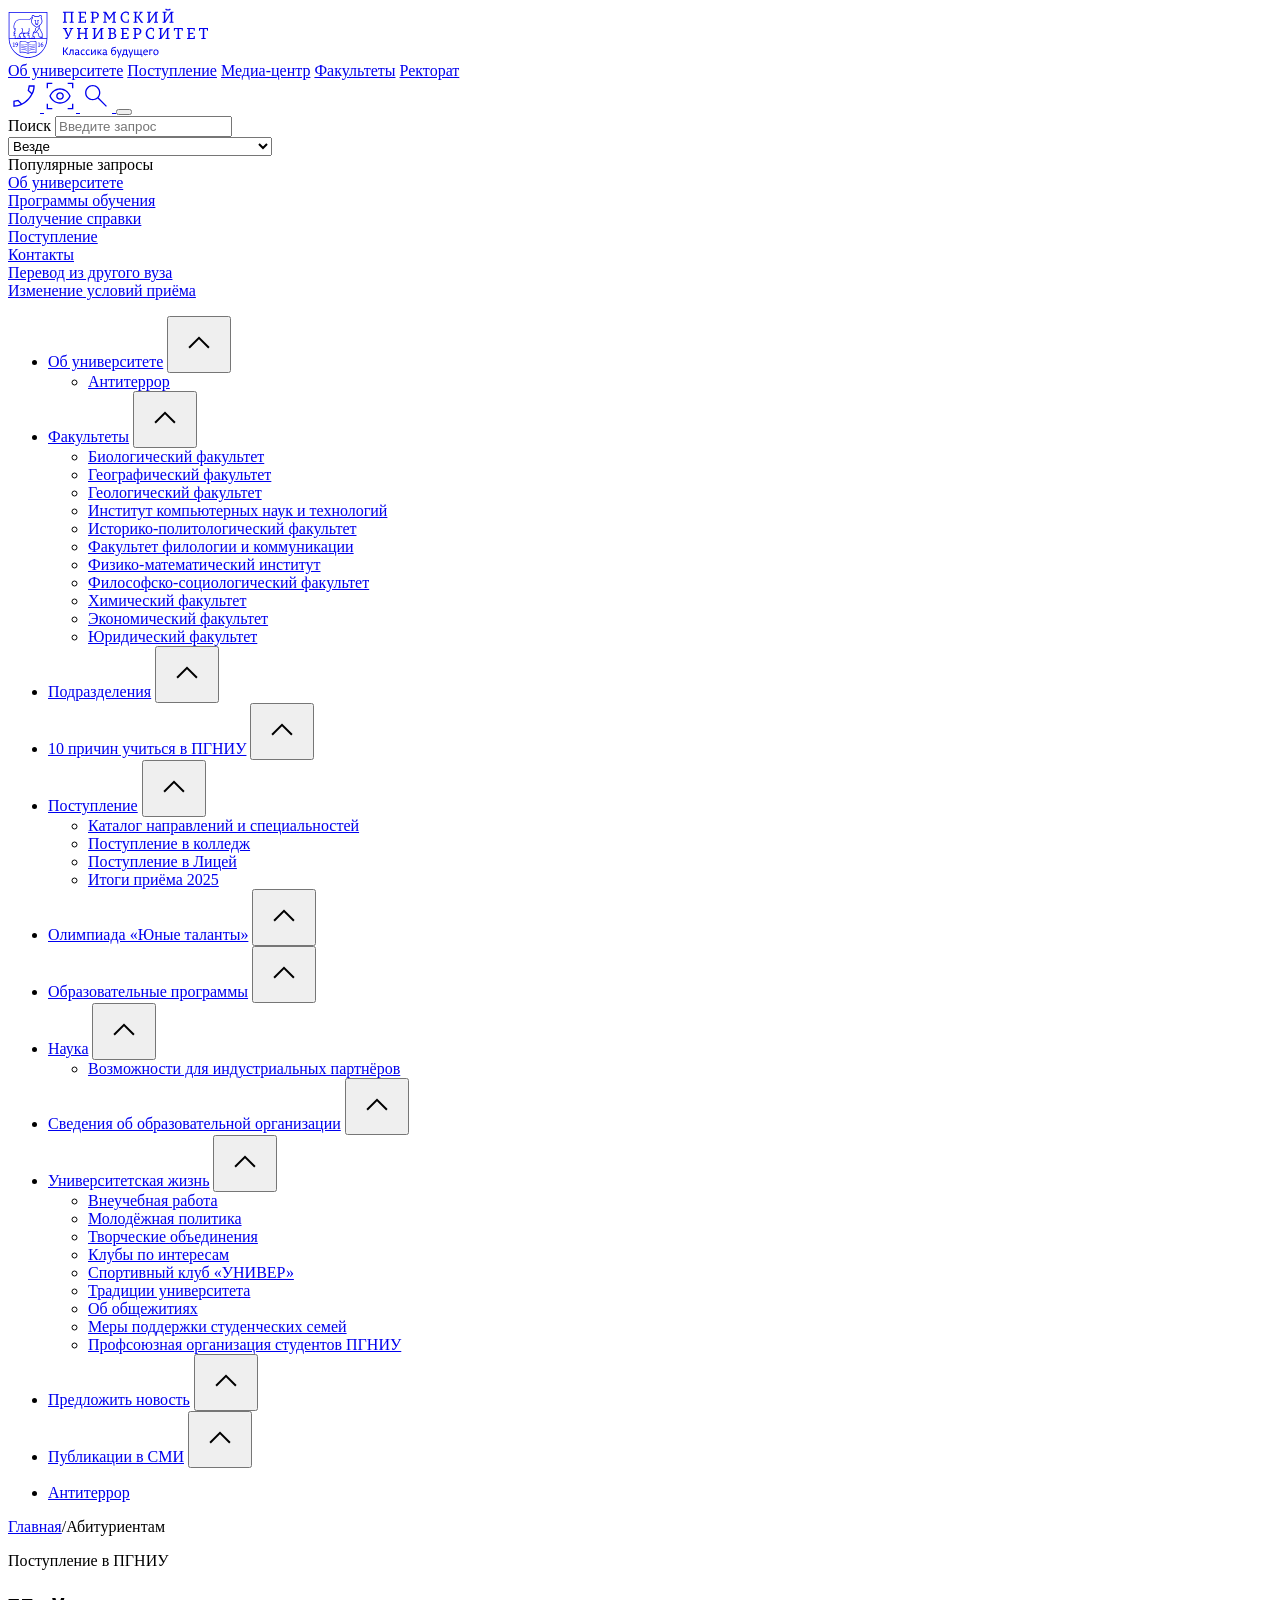
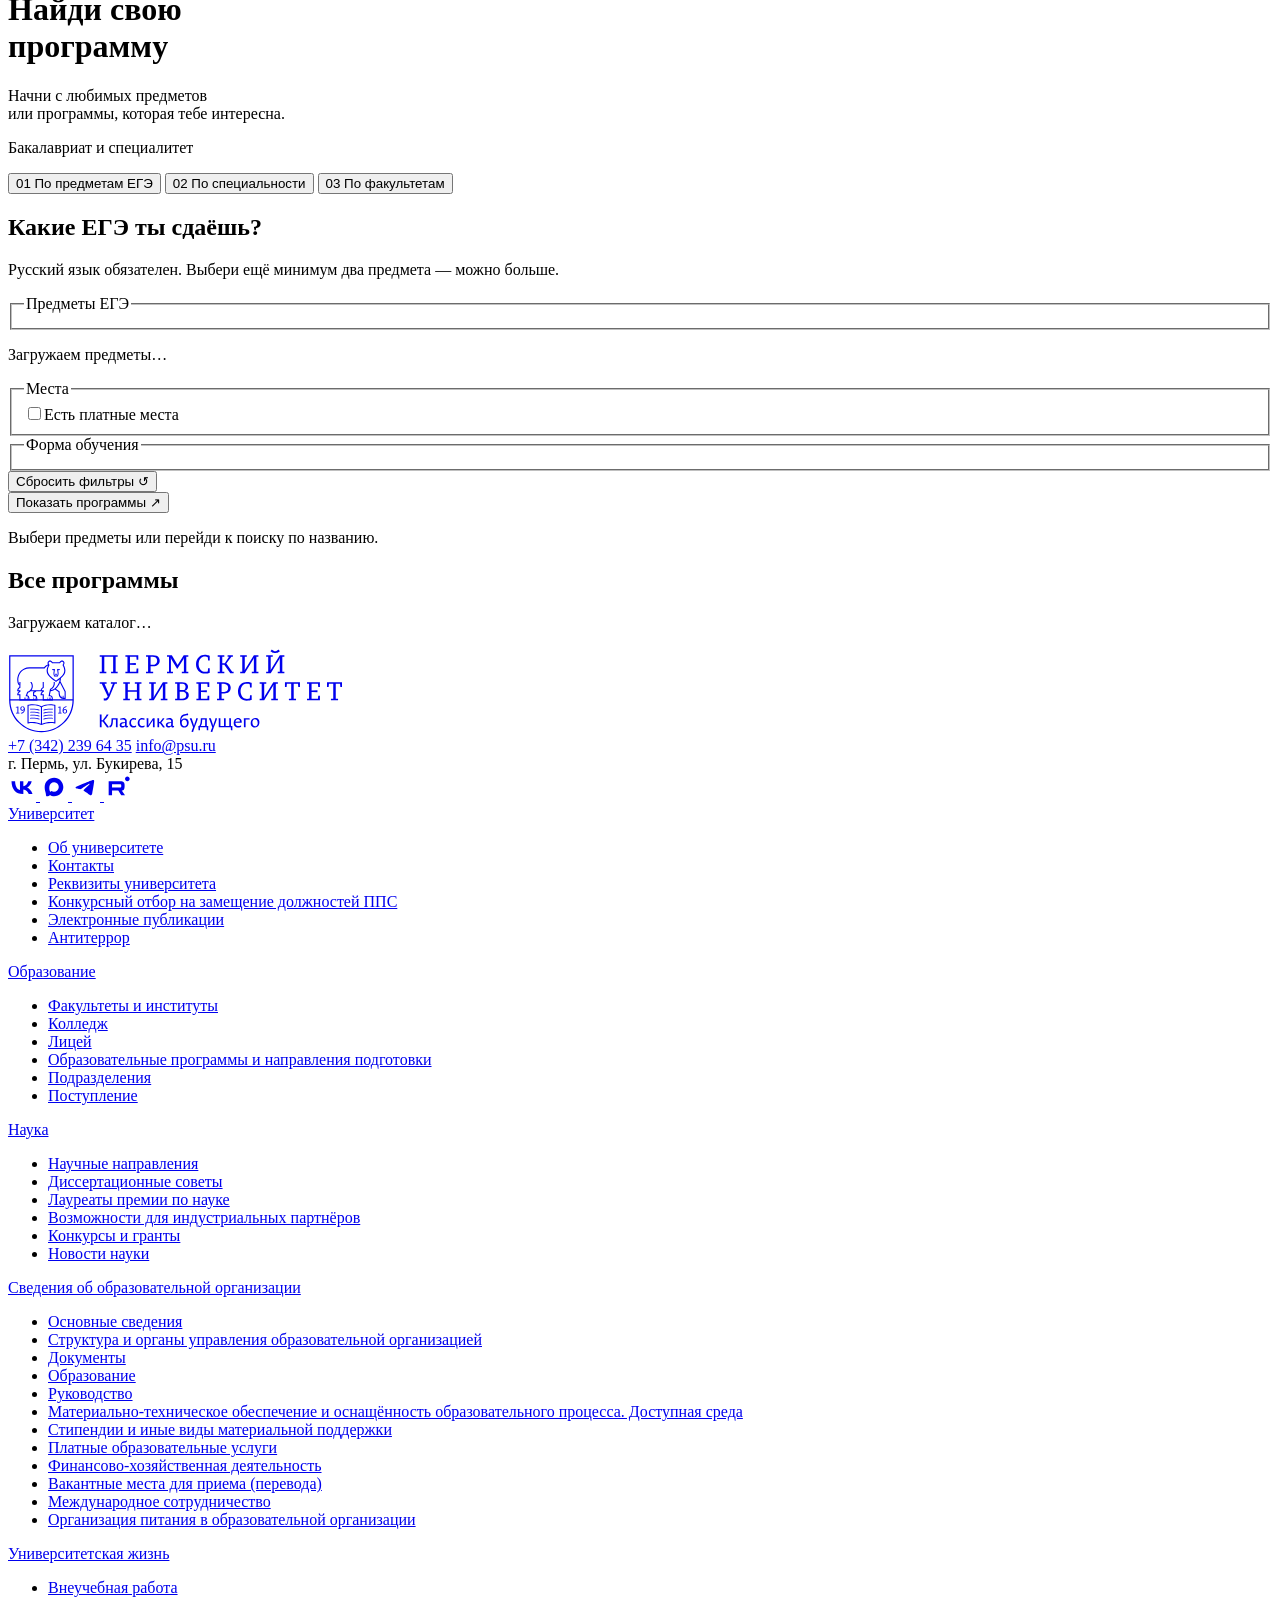
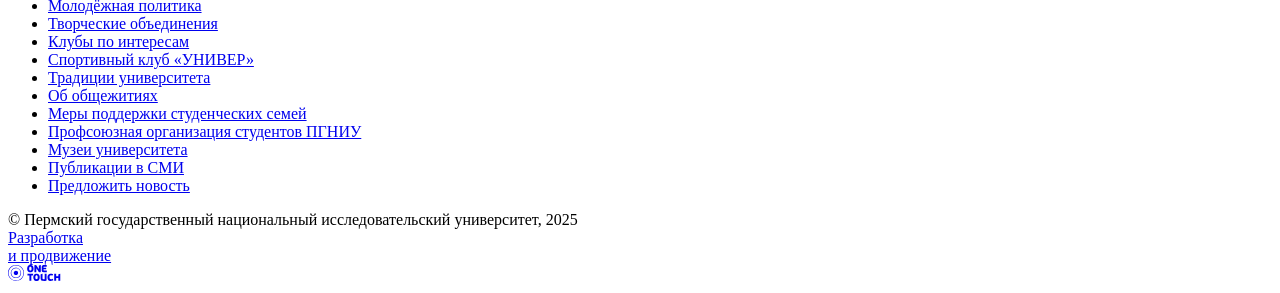
==== index.html @ eb022282 "Add files via upload" ====
<!doctype html>
<html lang="ru">
<head>
  <meta charset="utf-8">
  <meta name="viewport" content="width=device-width, initial-scale=1">
  <title>Абитуриентам — Пермский университет</title>
  <link rel="stylesheet" href="assets/css/snapshot.css">
  <link rel="stylesheet" href="assets/css/swiper.css">
  <link rel="stylesheet" href="assets/css/template.css">
  <link rel="stylesheet" href="assets/css/main.css">
  <link rel="stylesheet" href="assets/css/local.css">
  <link rel="stylesheet" href="assets/css/admissions.css">
  <script src="assets/js/main.js" defer></script>
  <script src="assets/js/admissions-data.js" defer></script>
  <script src="assets/js/admissions-core.js" defer></script>
  <script src="assets/js/admissions.js" defer></script>
</head>
<body>
<svg xmlns="http://www.w3.org/2000/svg" aria-hidden="true" style="display:none">
<symbol viewBox="0 0 24 24" fill="none" id="arrow" xmlns="http://www.w3.org/2000/svg">
        <path d="M11.9999 10.108L7.39989 14.708L6.69189 14L11.9999 8.69199L17.3079 14L16.5999 14.708L11.9999 10.108Z"
              fill="currentColor"/>
    </symbol>
<symbol viewBox="0 0 24 24" fill="none" id="eye" xmlns="http://www.w3.org/2000/svg">
        <path d="M2 22V17.77H3V21H6.23V22H2ZM17.77 22V21H21V17.77H22V22H17.77ZM12 17.73C10.218 17.73 8.617 17.2253 7.197 16.216C5.777 15.2053 4.705 13.8 3.981 12C4.705 10.2 5.777 8.79467 7.197 7.784C8.617 6.77467 10.218 6.27 12 6.27C13.782 6.27 15.383 6.775 16.803 7.785C18.223 8.795 19.295 10.2 20.019 12C19.295 13.8 18.223 15.2053 16.803 16.216C15.383 17.2253 13.782 17.73 12 17.73ZM12 16.73C13.518 16.73 14.879 16.317 16.083 15.491C17.287 14.665 18.2327 13.5013 18.92 12C18.232 10.4973 17.286 9.33333 16.082 8.508C14.878 7.68267 13.5173 7.26967 12 7.269C10.4827 7.26833 9.12167 7.68133 7.917 8.508C6.71233 9.33467 5.76667 10.4987 5.08 12C5.76867 13.5027 6.71467 14.6667 7.918 15.492C9.12133 16.3173 10.482 16.7303 12 16.731M12 14.865C12.8 14.865 13.4777 14.5877 14.033 14.033C14.5883 13.4783 14.866 12.8007 14.866 12C14.866 11.1993 14.5883 10.5217 14.033 9.967C13.4777 9.41233 12.8 9.135 12 9.135C11.2 9.135 10.5223 9.41233 9.967 9.967C9.41167 10.5217 9.13433 11.1993 9.135 12C9.13567 12.8007 9.413 13.4783 9.967 14.033C10.521 14.5877 11.1987 14.8653 12 14.866M11.999 13.866C11.4803 13.866 11.04 13.6843 10.678 13.321C10.3153 12.9583 10.134 12.5177 10.134 11.999C10.134 11.4803 10.3157 11.04 10.679 10.678C11.0423 10.316 11.483 10.135 12.001 10.135C12.519 10.135 12.9593 10.3163 13.322 10.679C13.6847 11.0417 13.866 11.4823 13.866 12.001C13.866 12.5197 13.6843 12.96 13.321 13.322C12.9577 13.6847 12.517 13.866 11.999 13.866ZM2 6.23V2H6.23V3H3V6.23H2ZM21 6.23V3H17.77V2H22V6.23H21Z"
              fill="currentColor"/>
    </symbol>
<symbol viewBox="0 0 200 50" fill="none" id="logo-header" xmlns="http://www.w3.org/2000/svg">
        <g clip-path="url(#mclip0_3405_388)">
            <path d="M154.579 4.77918H155.808V13.7035H154.579V14.6453H157.315L162.34 6.4312C162.435 6.27692 162.52 6.12251 162.599 5.97053C162.681 5.81625 162.748 5.66691 162.801 5.52027L162.878 5.5511C162.84 5.6953 162.809 5.84453 162.789 6.0014C162.768 6.15597 162.755 6.32565 162.755 6.50846V13.7035H161.526V14.6453H165.491V13.7035H164.262V4.77918H165.491V3.83724H162.755L157.868 11.7889C157.76 11.9664 157.653 12.1492 157.548 12.337C157.445 12.5248 157.345 12.7229 157.253 12.9314L157.192 12.9006C157.238 12.6844 157.268 12.4683 157.286 12.2496C157.307 12.0283 157.315 11.8044 157.315 11.5726V4.77918H158.544V3.83724H154.579V4.77918ZM159.989 2.55579C160.319 2.5532 160.632 2.51972 160.921 2.45024C161.213 2.38346 161.477 2.29598 161.72 2.18783C161.961 2.0797 162.174 1.96389 162.361 1.8379C162.545 1.71435 162.696 1.59319 162.817 1.47498L161.987 0.425049C161.79 0.607763 161.598 0.782622 161.408 0.950015C161.218 1.11482 161.008 1.25107 160.783 1.35662C160.558 1.46216 160.294 1.51883 159.989 1.52127C159.684 1.51883 159.42 1.46216 159.195 1.35662C158.969 1.25107 158.759 1.11482 158.57 0.950015C158.38 0.782622 158.188 0.607763 157.991 0.425049L157.161 1.47498C157.281 1.59319 157.43 1.71435 157.609 1.8379C157.788 1.96389 157.998 2.0797 158.234 2.18783C158.472 2.29598 158.739 2.38346 159.031 2.45024C159.323 2.51972 159.643 2.5532 159.989 2.55579ZM139.044 4.77918H140.273V13.7035H139.044V14.6453H141.779L146.805 6.4312C146.9 6.27692 146.985 6.12251 147.064 5.97053C147.146 5.81625 147.213 5.66691 147.266 5.52027L147.343 5.5511C147.305 5.6953 147.274 5.84453 147.254 6.0014C147.233 6.15597 147.22 6.32565 147.22 6.50846V13.7035H145.991V14.6453H149.956V13.7035H148.726V4.77918H149.956V3.83724H147.22L142.333 11.7889C142.225 11.9664 142.118 12.1492 142.013 12.337C141.91 12.5248 141.81 12.7229 141.718 12.9314L141.656 12.9006C141.703 12.6844 141.733 12.4683 141.751 12.2496C141.772 12.0283 141.779 11.8044 141.779 11.5726V4.77918H143.009V3.83724H139.044V4.77918ZM125.568 4.77918H126.798V13.7035H125.568V14.6453H129.534V13.7035H128.304V9.5347H129.503L133.13 14.6453H135.097V13.7035H134.252L130.748 8.76274L133.776 4.77918H134.667V3.83724H131.486V4.77918H132.362L129.841 8.60832H128.304V4.77918H129.534V3.83724H125.568V4.77918ZM120.792 7.01801V4.23866C120.792 4.23617 120.728 4.20261 120.6 4.1409C120.472 4.08175 120.282 4.00968 120.031 3.92997C119.78 3.85006 119.473 3.77815 119.106 3.71629C118.74 3.65713 118.317 3.62371 117.841 3.62112C117.185 3.62371 116.583 3.72408 116.038 3.91954C115.489 4.11521 115.003 4.38801 114.577 4.74053C114.15 5.09308 113.788 5.50481 113.491 5.97571C113.197 6.44661 112.971 6.95876 112.818 7.5121C112.664 8.06519 112.584 8.64179 112.584 9.24142C112.587 10.1111 112.715 10.8934 112.969 11.5857C113.222 12.2779 113.586 12.8671 114.057 13.3534C114.531 13.8425 115.097 14.213 115.756 14.4728C116.414 14.7302 117.152 14.859 117.964 14.8614C118.397 14.859 118.786 14.8358 119.132 14.7921C119.48 14.7483 119.778 14.6968 120.024 14.6376C120.272 14.5784 120.462 14.5269 120.592 14.4831C120.725 14.4394 120.792 14.4163 120.792 14.4138V11.6191H119.793L119.655 13.6262C119.47 13.6751 119.242 13.7215 118.973 13.7626C118.704 13.8039 118.404 13.8245 118.071 13.8271C117.567 13.8245 117.108 13.742 116.696 13.5799C116.283 13.4205 115.92 13.1938 115.602 12.9032C115.287 12.6124 115.021 12.2753 114.805 11.8867C114.59 11.4981 114.429 11.0761 114.319 10.6205C114.208 10.1625 114.152 9.68911 114.152 9.19497C114.152 8.74976 114.198 8.30975 114.291 7.87486C114.385 7.44003 114.529 7.02824 114.721 6.64227C114.913 6.25632 115.159 5.91385 115.456 5.61803C115.756 5.31956 116.109 5.08529 116.517 4.91556C116.926 4.74572 117.393 4.65819 117.918 4.65559C118.194 4.65819 118.443 4.67868 118.666 4.72253C118.889 4.76372 119.083 4.8152 119.25 4.87694C119.416 4.9388 119.557 4.99776 119.67 5.057L119.793 7.01801H120.792ZM95.2051 14.6453H98.7863V13.7035H97.5568V6.58562C97.5568 6.39773 97.5465 6.22545 97.5336 6.07088C97.5183 5.91385 97.5029 5.79047 97.4875 5.6953C97.4748 5.60257 97.4645 5.55369 97.4645 5.5511L97.5107 5.53568C97.5107 5.53827 97.5286 5.58197 97.5619 5.67211C97.5977 5.76219 97.6489 5.88304 97.7207 6.03746C97.7898 6.18939 97.8795 6.36172 97.987 6.55474L101.245 12.0205H101.43L104.857 6.58562C104.97 6.4054 105.065 6.23568 105.139 6.07088C105.216 5.90882 105.272 5.77241 105.308 5.66691C105.347 5.56137 105.364 5.50731 105.364 5.50481L105.411 5.52027C105.411 5.52288 105.406 5.55628 105.4 5.62064C105.393 5.68752 105.382 5.77241 105.372 5.87784C105.362 5.98339 105.354 6.09671 105.347 6.21767C105.339 6.33847 105.334 6.45698 105.334 6.5702V13.7035H104.089V14.6453H107.977V13.7035H106.763V4.77918H107.977V3.83724H105.211L101.553 9.78164L98.11 3.83724H95.2051V4.77918H96.4193V13.7035H95.2051V14.6453ZM85.3876 9.5964V4.77918H86.5864C87.2063 4.78179 87.7161 4.88977 88.1183 5.09826C88.5204 5.30674 88.8202 5.59235 89.0149 5.95771C89.2096 6.32046 89.3069 6.73485 89.3069 7.20316C89.3069 7.53274 89.2531 7.84144 89.1506 8.12964C89.0456 8.41788 88.8918 8.6726 88.6895 8.89137C88.4897 9.11008 88.2439 9.28251 87.9517 9.40591C87.6597 9.5321 87.3293 9.59395 86.9553 9.5964H85.3876ZM82.6517 14.6453H86.9246V13.7035H85.3876V10.5229H86.9553C87.5266 10.5229 88.0491 10.4482 88.523 10.3016C88.9969 10.1574 89.4067 9.94124 89.7526 9.65565C90.0985 9.3699 90.3674 9.01996 90.557 8.60053C90.7465 8.18371 90.8413 7.70244 90.8439 7.15687C90.8413 6.43638 90.6799 5.82912 90.3597 5.33498C90.0395 4.84348 89.5785 4.47035 88.9764 4.21816C88.3745 3.96598 87.6495 3.83724 86.8016 3.83724H82.6517V4.77918H83.8813V13.7035H82.6517V14.6453ZM78.014 11.8661H77.0149L76.8612 13.7035H73.0341V9.64283L76.5538 9.76623V8.57734L73.0341 8.7163V4.77918H76.8612L77.0149 6.61649H78.014V3.83724H70.2982V4.77918H71.5278V13.7035H70.2982V14.6453H78.014V11.8661ZM65.6759 3.83724H54.917V4.77918H56.1619V13.7035H54.917V14.6453H58.8824V13.7035H57.6682V4.77918H62.9554V13.7035H61.7104V14.6453H65.6759V13.7035H64.4616V4.77918H65.6759V3.83724Z"
                  fill="currentColor"/>
            <path d="M192.024 22.8522L192.177 21.0303H194.759V29.9391H193.376V30.8811H197.649V29.9391H196.266V21.0303H198.848L199.001 22.8522H200V20.073H191.025V22.8522H192.024ZM186.771 28.1018H185.772L185.618 29.9391H181.791V25.8786L185.311 26.002V24.8131L181.791 24.952V21.0148H185.618L185.772 22.8522H186.771V20.073H179.055V21.0148H180.285V29.9391H179.055V30.8811H186.771V28.1018ZM166.84 22.8522L166.994 21.0303H169.576V29.9391H168.193V30.8811H172.465V29.9391H171.082V21.0303H173.664L173.818 22.8522H174.817V20.073H165.841V22.8522H166.84ZM150.69 21.0148H151.92V29.9391H150.69V30.8811H153.426L158.452 22.6669C158.547 22.5125 158.631 22.3581 158.711 22.2063C158.793 22.052 158.859 21.9026 158.913 21.7559L158.99 21.7868C158.951 21.9309 158.921 22.0803 158.9 22.2372C158.88 22.3916 158.867 22.5614 158.867 22.7441V29.9391H157.637V30.8811H161.603V29.9391H160.373V21.0148H161.603V20.073H158.867L153.979 28.0247C153.872 28.2022 153.764 28.3848 153.659 28.5727C153.557 28.7606 153.457 28.9587 153.365 29.1672L153.303 29.1363C153.349 28.9202 153.38 28.7039 153.398 28.4853C153.418 28.2639 153.426 28.0401 153.426 27.8084V21.0148H154.656V20.073H150.69V21.0148ZM145.914 23.2536V20.4744C145.914 20.4718 145.85 20.4383 145.722 20.3767C145.594 20.3175 145.404 20.2454 145.153 20.1657C144.902 20.0858 144.595 20.0137 144.228 19.952C143.862 19.8929 143.439 19.8595 142.963 19.8569C142.307 19.8595 141.705 19.9597 141.16 20.1553C140.611 20.351 140.125 20.6237 139.699 20.9763C139.272 21.3288 138.911 21.7405 138.613 22.2115C138.319 22.6823 138.093 23.1945 137.94 23.7477C137.786 24.3009 137.706 24.8774 137.706 25.477C137.709 26.3469 137.837 27.1292 138.091 27.8213C138.344 28.5136 138.708 29.1029 139.179 29.5892C139.653 30.0781 140.219 30.4486 140.878 30.7086C141.536 30.966 142.274 31.0947 143.086 31.0972C143.519 31.0947 143.908 31.0715 144.254 31.0277C144.602 30.984 144.9 30.9326 145.146 30.8732C145.394 30.8141 145.584 30.7627 145.714 30.7189C145.847 30.6752 145.914 30.6521 145.914 30.6495V27.8547H144.915L144.777 29.862C144.592 29.9109 144.364 29.9571 144.095 29.9984C143.826 30.0396 143.527 30.0601 143.193 30.0627C142.689 30.0601 142.23 29.9777 141.818 29.8156C141.405 29.6561 141.042 29.4296 140.724 29.1389C140.409 28.8481 140.143 28.511 139.928 28.1223C139.712 27.7337 139.551 27.3117 139.441 26.8562C139.331 26.3982 139.274 25.9249 139.274 25.4307C139.274 24.9855 139.32 24.5455 139.413 24.1106C139.507 23.6758 139.651 23.264 139.843 22.878C140.035 22.4921 140.281 22.1496 140.578 21.8538C140.878 21.5553 141.231 21.321 141.639 21.1513C142.049 20.9813 142.515 20.8938 143.04 20.8912C143.316 20.8938 143.565 20.9144 143.788 20.9583C144.011 20.9993 144.205 21.0508 144.372 21.1126C144.538 21.1744 144.679 21.2335 144.792 21.2928L144.915 23.2536H145.914ZM127.904 25.8321V21.0148H129.103C129.723 21.0174 130.233 21.1255 130.635 21.3339C131.037 21.5425 131.337 21.828 131.532 22.1935C131.726 22.5562 131.824 22.9706 131.824 23.4389C131.824 23.7683 131.77 24.0772 131.667 24.3652C131.562 24.6536 131.409 24.9084 131.206 25.127C131.006 25.3458 130.761 25.5183 130.469 25.6417C130.176 25.7679 129.846 25.8295 129.472 25.8321H127.904ZM125.169 30.8811H129.441V29.9391H127.904V26.7586H129.472C130.043 26.7586 130.566 26.684 131.04 26.5372C131.514 26.393 131.924 26.177 132.269 25.8914C132.615 25.6056 132.884 25.2557 133.074 24.8363C133.263 24.4193 133.358 23.9382 133.361 23.3926C133.358 22.672 133.197 22.0648 132.876 21.5707C132.556 21.0792 132.095 20.7061 131.493 20.4538C130.891 20.2017 130.166 20.073 129.318 20.073H125.169V21.0148H126.398V29.9391H125.169V30.8811ZM120.531 28.1018H119.532L119.378 29.9391H115.551V25.8786L119.071 26.002V24.8131L115.551 24.952V21.0148H119.378L119.532 22.8522H120.531V20.073H112.815V21.0148H114.045V29.9391H112.815V30.8811H120.531V28.1018ZM106.317 22.9295C106.317 23.1945 106.279 23.4491 106.202 23.6886C106.128 23.9304 106.01 24.1441 105.854 24.3292C105.698 24.5146 105.498 24.6562 105.257 24.7513H102.813V21.0148H104.058C104.499 21.0174 104.865 21.0664 105.157 21.1667C105.449 21.2644 105.682 21.4033 105.851 21.5784C106.02 21.7534 106.141 21.9567 106.213 22.1857C106.284 22.4174 106.32 22.6643 106.317 22.9295ZM102.813 29.9391V25.6931H104.443C104.939 25.6957 105.359 25.791 105.703 25.9736C106.046 26.1564 106.305 26.4086 106.481 26.7252C106.658 27.0417 106.748 27.4019 106.748 27.8084C106.748 28.215 106.653 28.5753 106.469 28.897C106.284 29.2161 106.015 29.4682 105.664 29.6535C105.313 29.8414 104.886 29.9341 104.381 29.9391H102.813ZM100.077 30.8811H104.212C104.829 30.8811 105.385 30.8115 105.882 30.6776C106.376 30.5414 106.802 30.3431 107.155 30.0807C107.509 29.8182 107.78 29.4965 107.967 29.1157C108.157 28.7349 108.252 28.2999 108.254 27.8084C108.252 27.4533 108.193 27.1317 108.077 26.846C107.962 26.5604 107.801 26.3108 107.596 26.0971C107.388 25.8836 107.147 25.706 106.873 25.5696C106.599 25.4333 106.3 25.3355 105.979 25.2763V25.2145C106.351 25.0859 106.671 24.9058 106.943 24.6793C107.211 24.4528 107.422 24.1827 107.568 23.8711C107.716 23.5573 107.79 23.2073 107.793 22.8214C107.793 22.2758 107.657 21.7997 107.386 21.3879C107.112 20.9763 106.704 20.6572 106.164 20.4255C105.621 20.1939 104.945 20.0756 104.135 20.073H100.077V21.0148H101.307V29.9391H100.077V30.8811ZM84.5423 21.0148H85.7719V29.9391H84.5423V30.8811H87.2782L92.304 22.6669C92.3989 22.5125 92.4833 22.3581 92.5628 22.2063C92.6448 22.052 92.7113 21.9026 92.7652 21.7559L92.8421 21.7868C92.8036 21.9309 92.7729 22.0803 92.7524 22.2372C92.7318 22.3916 92.7191 22.5614 92.7191 22.7441V29.9391H91.4895V30.8811H95.455V29.9391H94.2253V21.0148H95.455V20.073H92.7191L87.8314 28.0247C87.7239 28.2022 87.6162 28.3848 87.5112 28.5727C87.4087 28.7606 87.3089 28.9587 87.2166 29.1672L87.1552 29.1363C87.2013 28.9202 87.232 28.7039 87.2499 28.4853C87.2705 28.2639 87.2782 28.0401 87.2782 27.8084V21.0148H88.5078V20.073H84.5423V21.0148ZM69.0072 30.8811H72.9727V29.9391H71.7431V25.8167H77.184V29.9391H75.9544V30.8811H79.9198V29.9391H78.6901V21.0148H79.9198V20.073H75.9544V21.0148H77.184V24.8285H71.7431V21.0148H72.9727V20.073H69.0072V21.0148H70.2368V29.9391H69.0072V30.8811ZM65.2301 20.073H61.5874V21.0148H62.817L60.9419 25.863C60.883 26.007 60.8266 26.1564 60.7728 26.3056C60.7189 26.4575 60.6677 26.5964 60.6244 26.7252C60.5808 26.8536 60.5475 26.9592 60.5218 27.0365C60.4936 27.1162 60.4809 27.1575 60.4809 27.16H60.4346C60.4346 27.1575 60.4219 27.1188 60.3963 27.0391C60.3732 26.9618 60.3373 26.8588 60.2937 26.7302C60.2502 26.6016 60.2017 26.4601 60.1427 26.3056C60.0863 26.1538 60.0249 25.9994 59.9583 25.8475L57.8064 21.0148H59.036V20.073H54.917V21.0148H56.1466L59.7278 28.5958C59.6124 28.8275 59.4689 29.0282 59.3025 29.1981C59.1359 29.3654 58.9335 29.494 58.6979 29.584C58.4597 29.6767 58.1779 29.723 57.8527 29.723C57.6834 29.7205 57.553 29.7075 57.4658 29.6845C57.3762 29.6613 57.3299 29.6485 57.3299 29.6459V30.8811C57.3299 30.8837 57.3632 30.8965 57.4274 30.9197C57.4914 30.9454 57.5836 30.9712 57.7091 30.9943C57.8347 31.02 57.991 31.0329 58.1753 31.0355C58.539 31.0329 58.8645 30.9557 59.1514 30.8038C59.4407 30.6495 59.7021 30.4256 59.9403 30.1348C60.176 29.844 60.3963 29.494 60.6039 29.0822C60.8113 28.6679 61.0162 28.2048 61.2186 27.6849L64.0005 21.0148H65.2301V20.073Z"
                  fill="currentColor"/>
            <path d="M28.4348 18.848L28.7564 19.0803L29.0779 18.848C32.5511 16.3394 35.1849 14.4367 32.715 9.90737L32.6103 9.71491L32.7494 9.54492C33.1842 9.01303 33.251 8.53954 33.1122 8.20953C33.052 8.06606 32.9506 7.94755 32.825 7.86422C32.6974 7.77928 32.5443 7.73025 32.3831 7.72679C32.0035 7.71861 31.5678 7.95675 31.247 8.55093L31.1553 8.72138H30.9622H28.7564H26.5503H26.3575L26.2655 8.55093C25.9449 7.95675 25.5087 7.71861 25.1294 7.72679C24.9681 7.73025 24.8151 7.77928 24.6875 7.86422C24.5617 7.94755 24.4607 8.06606 24.4003 8.20953C24.2613 8.53954 24.3284 9.01303 24.7632 9.54492L24.9025 9.71491L24.7977 9.90737C22.3276 14.4367 24.9613 16.3394 28.4348 18.848ZM28.7532 15.7876L29.3502 15.3459L29.122 14.9962H28.3845L28.1563 15.3459L28.7532 15.7876ZM26.3289 12.2567H27.8105H28.1262L28.0826 12.5702C28.0387 12.8889 27.9904 13.161 27.9449 13.4206C27.7767 14.3758 27.6391 15.1626 28.0234 16.0834H29.4898C29.8742 15.1629 29.7358 14.376 29.5678 13.4211C29.5221 13.161 29.4739 12.8889 29.4298 12.5702L29.3863 12.2554H29.7021H31.1834L30.0223 12.8091C30.0504 12.9827 30.081 13.1571 30.1103 13.3259C30.3046 14.4302 30.4629 15.3294 29.9172 16.4783L29.8429 16.635H29.6687H27.8439H27.6696L27.595 16.4783C27.0494 15.3291 27.2076 14.4302 27.4021 13.3253C27.4318 13.1567 27.4631 12.982 27.491 12.8082L26.3289 12.2567ZM33.3701 28.2052V29.3602C33.4781 29.3667 33.5886 29.3713 33.6985 29.3735C33.7469 29.3745 33.8148 29.3745 33.8923 29.3748V25.7334L31.1458 20.3556C30.6242 21.7478 29.7576 23.0267 28.6658 23.9574L30.7586 25.3869L30.9005 25.4837L30.9004 25.6554C30.8984 27.7953 31.4323 28.7045 32.2006 29.0909V28.2052H32.5248V29.2209C32.6917 29.2732 32.8662 29.3076 33.0462 29.3306V28.2052H33.3701ZM11.6504 29.1271V30.299H12.172V30.2983H12.2345C12.2257 29.7681 12.1862 29.2995 12.0345 28.9678C11.8787 28.6271 11.5702 28.4157 10.9771 28.4157H10.5044L10.6757 27.9745L11.4859 25.8868L11.5545 25.7104L11.6879 25.6898C12.6904 25.4108 13.4874 24.7045 13.9046 23.7995C13.9852 23.6249 14.0521 23.4409 14.1038 23.2493C14.1833 22.9556 14.2257 22.6507 14.2259 22.3421H14.2249V22.3379H14.2259C14.2259 21.6614 14.029 21.005 13.6684 20.4461C13.5974 20.3356 13.5211 20.2299 13.4403 20.1309C13.3767 20.0534 13.3091 19.9759 13.2361 19.9015H14.0799C14.1255 19.9641 14.1693 20.028 14.2105 20.0923C14.6381 20.7551 14.8715 21.5347 14.8715 22.3379H14.873V22.3421H14.8715C14.8713 22.716 14.8216 23.0774 14.7294 23.42C14.6693 23.6428 14.5896 23.861 14.4923 24.0717C14.3683 24.3402 14.2168 24.5938 14.0398 24.8286L19.5499 24.8288C19.5777 24.6056 19.6345 24.3923 19.7166 24.1928C19.7564 24.0966 19.8016 24.0038 19.8507 23.9167L19.8517 23.9173C20.0739 23.525 20.4 23.1995 20.7913 22.9795L20.771 19.9015H21.4166L21.4382 23.1775L21.4394 23.3892L21.248 23.4759C20.8954 23.6348 20.6032 23.9041 20.413 24.2384V24.2398C20.3753 24.306 20.3423 24.3742 20.3138 24.4419C20.2649 24.5613 20.2285 24.6863 20.2046 24.8167H21.1151H21.4391V25.141V25.5387V25.7487L21.2634 25.8282L21.248 25.8351L21.2379 25.8401L21.2355 25.8412H21.2348L21.1909 25.8622L21.1866 25.8643L21.183 25.8657V25.8659L21.1787 25.8679L21.1746 25.87L21.1703 25.8722L21.151 25.8822L21.1351 25.8908V25.8911L21.1193 25.8995L21.119 25.8997L21.1034 25.9085L21.0998 25.9107L21.0962 25.9129L21.0917 25.9151L21.0882 25.9172L21.0879 25.9175L21.0761 25.9243L21.0728 25.9264H21.0725L21.0689 25.9286L21.0654 25.9308L21.0611 25.9334L21.0573 25.9355L21.0569 25.9358H21.0566L21.0454 25.9429L21.0417 25.945V25.9452L21.0381 25.9472L21.0302 25.9522L21.0266 25.9544L21.0263 25.9547L21.023 25.9569L21.0194 25.959L21.015 25.9619L21.0114 25.9641L21.0111 25.9643L21.0078 25.9668L21.0042 25.969L20.9999 25.9719L20.9963 25.974L20.995 25.975L20.989 25.979L20.9847 25.9819L20.9814 25.9841H20.9811L20.9775 25.9866L20.9708 25.9912L20.9702 25.9916L20.9666 25.9939L20.9662 25.9943L20.963 25.9968L20.9594 25.999L20.9559 26.0018L20.9523 26.004L20.9517 26.0044L20.9485 26.0069L20.9449 26.009L20.9413 26.0119L20.9378 26.0141L20.9368 26.0148L20.9093 26.035L20.9079 26.0358L20.9057 26.0379L20.8951 26.0458L20.8937 26.0468L20.8915 26.0487L20.8458 26.0852L20.8422 26.0882L20.8179 26.1085L20.8143 26.1115L20.7942 26.129L20.7906 26.1319L20.7597 26.1604L20.7593 26.1602C20.7373 26.1808 20.716 26.2014 20.695 26.2229L20.6929 26.225L20.692 26.2262L20.6711 26.2479L20.6701 26.249L20.6679 26.2511L20.6652 26.254L20.6479 26.2732L20.6455 26.2755L20.6438 26.2772L20.6332 26.2891L20.6323 26.2905L20.628 26.2954L20.6111 26.3147L20.6094 26.3166L20.6085 26.3179L20.5979 26.3304L20.5969 26.3316L20.5863 26.3447L20.5855 26.3454L20.5634 26.3732H20.5632L20.5204 26.4305L20.5201 26.4312C20.4813 26.485 20.446 26.5411 20.413 26.5989L20.4123 26.6L20.4116 26.6018C20.3932 26.6342 20.3762 26.6668 20.3601 26.6994L20.3586 26.7023L20.3572 26.7053L20.3558 26.7082L20.353 26.7137L20.3529 26.7147L20.3468 26.7278L20.3454 26.7304V26.7306L20.344 26.7336L20.3338 26.756L20.3324 26.7589L20.3309 26.7625L20.3302 26.764L20.3295 26.7654L20.3281 26.769L20.3266 26.7719L20.3252 26.7757L20.3239 26.7786L20.3227 26.7807L20.3224 26.7817L20.321 26.7846L20.3196 26.7882L20.3181 26.7911L20.3167 26.7947L20.3095 26.8121L20.3085 26.8147L20.3074 26.8176L20.3052 26.8235L20.2986 26.8401L20.2965 26.846L20.2954 26.8493L20.2947 26.851L20.2926 26.8568L20.2904 26.8626L20.2887 26.8668L20.2883 26.8685L20.2648 26.9367L20.2645 26.9374V26.9376L20.2573 26.9607L20.2559 26.9664L20.2538 26.9721L20.2523 26.9779L20.25 26.984L20.2486 26.9899L20.2484 26.9904L20.2441 27.0063L20.2435 27.0072L20.2434 27.0085L20.2421 27.0131L20.2371 27.031L20.2356 27.0367L20.2342 27.0425L20.2336 27.0447L20.2328 27.0483L20.2313 27.0546L20.2173 27.1142L20.2165 27.1175L20.2158 27.12L20.2144 27.1265L20.2142 27.1289L20.2125 27.1364L20.2122 27.1383L20.2111 27.1442L20.2096 27.1507L20.2089 27.155L20.2075 27.1629L20.2061 27.1688L20.2051 27.1739H21.1081H21.43V27.1753H21.4391V27.4991V29.8766H21.4394V30.2983H22.6111V30.2977H23.7017V29.1271H24.026V30.2977H24.5476V29.1271H24.8719V30.2977H25.3938V29.1271H25.7177V30.2977H26.2393C26.2307 29.768 26.1909 29.2998 26.0393 28.9678C25.8837 28.6271 25.5749 28.4157 24.9818 28.4157H24.8078H24.2829L24.4304 27.672L24.6022 26.8014L24.599 26.8007L24.8642 25.4744L24.9431 25.0743L24.99 24.8373L24.9915 24.837L25.1202 24.1924L25.1535 24.0266L25.3064 23.9585C25.5808 23.8371 25.8426 23.6778 26.0831 23.4821H26.0843C26.1283 23.4467 26.1741 23.4073 26.2211 23.3649C26.2704 23.3206 26.3149 23.2781 26.3541 23.2387L26.3534 23.2382L26.3555 23.2366C26.8184 22.7713 27.1369 22.1883 27.2815 21.5593C27.3097 21.4348 27.3321 21.3076 27.3469 21.1783C27.3625 21.045 27.3701 20.9157 27.3707 20.7909L27.3701 20.7194H27.3704L27.3629 19.9015H28.0085L28.0157 20.7166L28.0162 20.7464L28.0164 20.7884V20.7897C28.0157 20.9502 28.0068 21.1048 27.99 21.2521C27.9726 21.404 27.9462 21.5555 27.9119 21.7044C27.7398 22.4531 27.3625 23.1453 26.8137 23.6964L26.8116 23.6986H26.8102C26.7554 23.7541 26.7029 23.8035 26.6538 23.848C26.6032 23.8941 26.5478 23.9406 26.4902 23.9878L26.4906 23.9883C26.2513 24.1827 25.9925 24.3476 25.721 24.4819L25.6673 24.7502C25.9595 24.6941 26.2457 24.6112 26.5253 24.5038C26.9359 24.3459 27.3285 24.1358 27.6979 23.8831C29.4835 22.6615 30.7512 20.4504 31.0031 18.236C30.5154 18.6095 29.9946 18.9849 29.4551 19.3744L28.9451 19.7434L28.7564 19.8798L28.5677 19.7434L28.0573 19.3744C24.4217 16.7483 21.6416 14.7392 24.0195 9.99867C23.8344 10.0702 23.6548 10.1541 23.4835 10.2508L23.483 10.2501C23.3956 10.2991 23.3022 10.3577 23.2033 10.4247C22.7354 10.7419 22.3358 11.1542 22.033 11.6339L21.9384 11.784H21.7597H20.5944V11.7854H19.3956H12.8207C11.732 11.7854 10.7761 12.0008 9.95481 12.3739C8.70626 12.9411 7.76146 13.876 7.12897 14.9741C6.49369 16.0769 6.17207 17.3461 6.17207 18.5767C6.17207 19.4041 6.31875 20.2115 6.61171 20.9365H6.8198L6.81966 19.9015H7.46537L7.46623 21.3904H7.43464V23.1789V23.3867L7.24593 23.4742L7.2435 23.4754L7.24102 23.4766C7.15277 23.5167 7.0675 23.5639 6.98857 23.6164C6.90507 23.672 6.82856 23.7317 6.76097 23.7939C6.4745 24.0577 6.27298 24.4134 6.20118 24.8158H7.11044H7.43464V25.1412V25.539V25.7465L7.24593 25.834L7.2435 25.8351L7.24102 25.8365C7.15277 25.8769 7.0675 25.9237 6.98857 25.9762C6.90477 26.0318 6.82856 26.0912 6.76097 26.1534C6.47419 26.4172 6.27196 26.7728 6.20006 27.1739H7.11044H7.43464V27.4996V30.2983L9.63446 30.2984V29.1271H9.95871V30.2987H10.4803V29.1271H10.8045V30.2987H11.3263V29.1271H11.6504ZM16.412 29.1271V30.299H16.9336C16.9247 29.7687 16.8851 29.2998 16.7333 28.9678C16.578 28.6277 16.2698 28.417 15.6759 28.417H15.3323H15.0082V28.0915V26.0037V25.7269L15.2829 25.6834L15.2883 25.6823V25.6822C15.349 25.6725 15.4152 25.6577 15.486 25.6389C15.557 25.6197 15.6239 25.5977 15.6856 25.5748V25.5745C15.7597 25.5465 15.8343 25.5138 15.9078 25.4773H13.4901C13.1471 25.7909 12.7629 26.0337 12.3683 26.1825C12.2804 26.2158 12.1931 26.2443 12.1084 26.2671C12.0807 26.2746 12.053 26.2808 12.0238 26.2876L11.4359 27.8025C12.0477 27.9063 12.4081 28.2299 12.6221 28.6985C12.8236 29.1392 12.873 29.6898 12.883 30.2983L15.242 30.2987V29.1271H15.5662V30.2987H16.0881V29.1271H16.412ZM31.4238 19.4791L34.5024 25.5079L34.5382 25.5772V25.6554V29.7015V30.0269H34.2151C34.069 30.0269 33.9224 30.0269 33.686 30.022C31.9029 29.9863 30.2993 29.6195 30.2559 25.8277L28.1281 24.3742L28.0624 24.4199C27.6501 24.7019 27.2125 24.9362 26.7557 25.1117C26.3637 25.2626 25.9552 25.3705 25.5331 25.4305L25.0711 27.7721H25.1589C25.9452 27.8163 26.3821 28.1621 26.6268 28.6985C26.8637 29.2164 26.8895 29.8872 26.8895 30.6234V30.949H26.5655H26.3107H22.6111H22.2869V30.9469L21.1151 30.9468L20.7912 30.9465V30.6225V29.8766H20.7913V29.561L20.786 27.825H19.8528H19.5299V27.8234H19.5289L19.5285 27.4991V27.4967H19.5296L19.53 27.4878L19.5303 27.4807V27.4654V27.4647V27.464L19.5311 27.4335V27.4321L19.5318 27.4176L19.5322 27.4024V27.3988L19.5332 27.3725V27.371L19.5375 27.3096L19.5382 27.2992L19.5403 27.2786L19.5411 27.2661L19.5417 27.2633L19.5425 27.2481L19.5431 27.245L19.5496 27.1883L19.5499 27.1869L19.552 27.1717L19.5523 27.1681L19.5539 27.1564L19.556 27.1412L19.5602 27.1134L19.5606 27.111L19.5616 27.1035L19.5628 27.0957L19.5656 27.0804C19.5708 27.0506 19.5761 27.021 19.5823 26.9915L19.5852 26.9771L19.5855 26.9761L19.5888 26.9621L19.5918 26.9475L19.5926 26.9442L19.5954 26.9325L19.5987 26.918L19.6001 26.9128L19.6023 26.9035L19.6097 26.8745L19.6134 26.86L19.616 26.8506L19.6172 26.8455L19.6335 26.7886V26.7879L19.6512 26.7311L19.6523 26.7279C19.6716 26.6682 19.6931 26.6097 19.7166 26.5519C19.7564 26.455 19.8016 26.3629 19.8507 26.2761L19.8517 26.2762C19.9832 26.0447 20.1517 25.8351 20.3477 25.658L20.3483 25.6577C20.4198 25.5932 20.4948 25.533 20.5731 25.4773H17.0347C16.6917 25.7907 16.3075 26.0337 15.9135 26.1825H15.9121C15.8228 26.2162 15.737 26.244 15.6565 26.2661V27.7657H15.6759C16.5742 27.7657 17.058 28.1224 17.3211 28.6985C17.5578 29.2164 17.5836 29.8872 17.5836 30.6234V30.9477H17.2595L12.8847 30.9469V30.9477H12.5605L7.11044 30.9468L6.78634 30.9465V30.6225V27.825H5.84812H5.52534V27.4996C5.52534 26.7775 5.83394 26.1276 6.32549 25.6754C6.40872 25.599 6.49556 25.5288 6.58371 25.4669H5.84812H5.52393V25.1412C5.52393 24.4199 5.83293 23.7692 6.32549 23.3159C6.42396 23.2252 6.52614 23.1444 6.63135 23.0745C6.68142 23.0411 6.73337 23.009 6.78634 22.9792V21.5876H6.39768H6.18913L6.1026 21.3957C5.71582 20.5365 5.52393 19.5671 5.52393 18.5767C5.52393 17.2374 5.87511 15.8534 6.56933 14.6483C7.26618 13.4385 8.30885 12.4079 9.68859 11.781C10.5912 11.3708 11.6366 11.1341 12.8207 11.1341H19.3956H20.5944V11.1354H21.5851C21.9221 10.644 22.3487 10.2194 22.8413 9.88545C22.9385 9.81942 23.0477 9.7524 23.1671 9.6848V9.68348C23.3939 9.55545 23.6331 9.44629 23.8813 9.35662C23.6367 8.83237 23.6423 8.34534 23.8055 7.95776C23.9172 7.69175 24.1017 7.4739 24.3302 7.32207C24.557 7.17172 24.829 7.08433 25.1169 7.07812C25.6736 7.06617 26.2886 7.35498 26.7366 8.07022H28.7564H30.7766C31.2246 7.35451 31.8386 7.06602 32.3956 7.07812C32.6835 7.08433 32.9555 7.17172 33.1823 7.32207C33.4106 7.4739 33.5952 7.69175 33.7071 7.95776C33.9137 8.44845 33.8696 9.09737 33.3822 9.78153C35.3963 13.6136 34.1126 15.6909 31.6904 17.6907L31.6889 17.7449C31.6651 18.3232 31.5738 18.9063 31.4238 19.4791Z"
                  fill="currentColor"/>
            <path fill-rule="evenodd" clip-rule="evenodd"
                  d="M28.1265 12.2567C27.9892 12.6058 27.6386 12.8539 27.2278 12.8539C26.8169 12.8539 26.4663 12.6058 26.3291 12.2567H28.1265Z"
                  fill="currentColor"/>
            <path fill-rule="evenodd" clip-rule="evenodd"
                  d="M31.1839 12.2567C31.0467 12.6058 30.6961 12.8539 30.2853 12.8539C29.8746 12.8539 29.5239 12.6058 29.3867 12.2567H31.1839Z"
                  fill="currentColor"/>
            <path d="M30.0474 38.3283V38.7168H32.0748V38.3283H31.4244V34.561H31.3307L29.895 34.8907L29.9244 35.2026L30.8503 35.1201V38.3283H30.0474Z"
                  fill="currentColor"/>
            <path d="M33.3252 37.5043C33.3252 37.3855 33.3419 37.2746 33.374 37.1717C33.4063 37.0677 33.4552 36.9765 33.5196 36.8979C33.585 36.8195 33.6669 36.7576 33.7657 36.7125C33.8633 36.6683 33.9785 36.6459 34.1105 36.6448C34.2598 36.6459 34.3867 36.6812 34.4922 36.75C34.5979 36.8184 34.6788 36.9136 34.7345 37.0363C34.7912 37.159 34.8193 37.3012 34.8193 37.4631C34.8205 37.6387 34.7931 37.7927 34.7394 37.9231C34.6857 38.0546 34.6027 38.1566 34.4894 38.2294C34.377 38.3018 34.2335 38.3393 34.0576 38.3401C33.9386 38.3393 33.834 38.3146 33.7432 38.2656C33.6523 38.2174 33.5751 38.1527 33.5137 38.0724C33.4512 37.9919 33.4043 37.9025 33.373 37.8035C33.3409 37.7053 33.3252 37.6054 33.3252 37.5043ZM35.089 34.92L35.0305 34.4727C34.5236 34.5325 34.0947 34.667 33.7451 34.8749C33.3954 35.083 33.1297 35.3713 32.9482 35.7401C32.7665 36.1091 32.6757 36.5634 32.6748 37.1039C32.6757 37.3424 32.7059 37.5623 32.7675 37.7653C32.8289 37.9673 32.9179 38.1439 33.0352 38.295C33.1523 38.4461 33.2939 38.5639 33.4609 38.6481C33.6279 38.7316 33.8175 38.7747 34.0283 38.7757C34.254 38.7747 34.4522 38.7376 34.6213 38.6648C34.7912 38.5925 34.9327 38.4923 35.047 38.3648C35.1602 38.2382 35.2453 38.092 35.302 37.9262C35.3595 37.7612 35.3878 37.5848 35.3878 37.3982C35.3868 37.205 35.3577 37.0333 35.2998 36.8823C35.2414 36.7322 35.1613 36.6045 35.0587 36.4997C34.9562 36.3957 34.8381 36.3163 34.7032 36.2612C34.5685 36.2073 34.4239 36.1799 34.2686 36.1799C34.1172 36.1799 33.9757 36.1993 33.8418 36.2368C33.709 36.2749 33.5899 36.3299 33.4844 36.4015C33.3787 36.473 33.2931 36.5604 33.2255 36.6626C33.2519 36.4124 33.3067 36.1955 33.3877 36.0119C33.4688 35.8275 33.5702 35.6716 33.6923 35.543C33.8145 35.4146 33.9523 35.3086 34.1035 35.2252C34.255 35.1428 34.414 35.077 34.5812 35.028C34.7492 34.9799 34.9181 34.9437 35.089 34.92Z"
                  fill="currentColor"/>
            <path d="M4.82721 38.3283V38.7168H6.85463V38.3283H6.20421V34.561H6.11048L4.6748 34.8907L4.70422 35.2026L5.62993 35.1201V38.3283H4.82721Z"
                  fill="currentColor"/>
            <path d="M9.45861 35.797C9.45861 35.913 9.44296 36.0218 9.40979 36.1229C9.37765 36.2249 9.32853 36.315 9.26423 36.3927C9.19881 36.4711 9.11669 36.5329 9.01896 36.577C8.92054 36.6211 8.8051 36.6438 8.6732 36.6448C8.52479 36.6438 8.39695 36.6075 8.29143 36.5359C8.18611 36.4642 8.10485 36.3642 8.04915 36.2356C7.9925 36.1071 7.96434 35.957 7.96434 35.7853C7.96434 35.6226 7.9925 35.4792 8.05032 35.3537C8.10702 35.2291 8.19183 35.1299 8.30424 35.0584C8.41745 34.9867 8.55811 34.9504 8.72605 34.9494C8.84616 34.9504 8.95167 34.9749 9.04353 35.0239C9.13436 35.0721 9.21157 35.1368 9.27298 35.2182C9.33456 35.2997 9.38038 35.391 9.41167 35.491C9.44296 35.591 9.45861 35.6932 9.45861 35.797ZM7.69468 38.3696L7.75336 38.817C8.26029 38.7571 8.68899 38.6228 9.03861 38.4146C9.38828 38.2067 9.65395 37.9182 9.83546 37.5494C10.0172 37.1806 10.108 36.7261 10.109 36.1856C10.109 35.9472 10.0777 35.7264 10.0162 35.5244C9.95475 35.3222 9.86574 35.1458 9.74863 34.9945C9.63152 34.8436 9.48974 34.7257 9.32281 34.6414C9.15587 34.5581 8.96732 34.5148 8.75532 34.5138C8.52971 34.5148 8.33249 34.5521 8.16257 34.6247C7.9925 34.6974 7.85098 34.7973 7.73771 34.9239C7.62348 35.0515 7.53838 35.1977 7.48182 35.3636C7.42415 35.5283 7.396 35.7038 7.396 35.8913C7.39685 36.0847 7.42627 36.2562 7.4847 36.4072C7.54237 36.5575 7.62247 36.685 7.72496 36.79C7.82759 36.894 7.94582 36.9735 8.08045 37.0274C8.21523 37.0823 8.35978 37.1099 8.51507 37.1099C8.66662 37.1099 8.80813 37.0902 8.9419 37.053C9.07466 37.0146 9.1938 36.9597 9.29739 36.888C9.4019 36.8165 9.48701 36.7292 9.55243 36.6272C9.52691 36.8774 9.47425 37.0941 9.39314 37.2785C9.31303 37.463 9.21243 37.619 9.09046 37.7485C8.96828 37.8771 8.83137 37.9831 8.68023 38.0664C8.5287 38.1499 8.36966 38.2155 8.20247 38.2637C8.03467 38.3117 7.86561 38.347 7.69468 38.3696Z"
                  fill="currentColor"/>
            <path d="M20.0308 4.63296H1.41845V30.624C1.41845 35.7859 3.50242 40.4606 6.87079 43.8442C10.2389 47.228 14.8924 49.3213 20.0308 49.3213C25.1693 49.3213 29.8228 47.228 33.191 43.8442C36.5595 40.4606 38.6433 35.7859 38.6433 30.624V4.63296H20.0308ZM1.05273 3.89807H20.0308H39.009H39.3748V4.26547V30.624C39.3748 35.989 37.209 40.8477 33.7085 44.364C30.208 47.8806 25.3715 50.0562 20.0308 50.0562C14.6903 50.0562 9.85365 47.8806 6.35338 44.364C2.85282 40.8477 0.687012 35.989 0.687012 30.624V4.26547V3.89807H1.05273Z"
                  fill="currentColor"/>
            <path d="M27.7385 34.1131C27.4625 34.0502 27.1711 34.0001 26.8705 33.9622C26.4815 33.9129 26.0733 33.8838 25.6578 33.8738C23.6191 33.8248 21.4386 34.2319 20.3533 34.9673V44.8865C22.685 43.9343 25.2462 43.6133 27.7385 44.0458V34.1131ZM26.829 41.8452C26.4522 41.7996 26.059 41.7717 25.6602 41.7621C24.0644 41.7236 22.3794 41.964 21.1881 42.4228V41.9674C22.4291 41.5238 24.0963 41.2932 25.6706 41.3314C26.0638 41.3408 26.4535 41.3678 26.829 41.4116V41.8452ZM26.829 40.0399C26.4522 39.9943 26.059 39.9663 25.6602 39.9568C24.0644 39.9183 22.3794 40.1587 21.1881 40.6172V40.1619C22.4291 39.7182 24.0963 39.488 25.6706 39.5262C26.0638 39.5354 26.4532 39.5623 26.829 39.606V40.0399ZM26.829 38.234C26.4522 38.1885 26.059 38.1605 25.6602 38.151C24.0644 38.1125 22.3794 38.3529 21.1881 38.8116V38.3563C22.4291 37.9126 24.0963 37.6821 25.6706 37.7203C26.0638 37.7297 26.4535 37.7566 26.829 37.8005V38.234ZM26.829 36.4285C26.4522 36.3829 26.059 36.3549 25.6602 36.3454C24.0644 36.3069 22.3794 36.5475 21.1881 37.006V36.5504C22.4291 36.1068 24.0963 35.8766 25.6706 35.9148C26.0638 35.9241 26.4535 35.9511 26.829 35.9949V36.4285ZM19.7096 44.8861V34.9668C18.624 34.2317 16.4431 33.8248 14.405 33.8738C13.9895 33.8838 13.5813 33.9129 13.1924 33.9622C12.8913 34.0004 12.6009 34.0506 12.3243 34.1136V44.0458C14.8149 43.6133 17.3792 43.9334 19.7096 44.8861ZM13.2336 41.4116C13.6093 41.3678 13.999 41.3408 14.3924 41.3314C15.9666 41.2932 17.6335 41.5238 18.8744 41.9674V42.4225C17.6833 41.964 15.9986 41.7236 14.4026 41.7621C14.0037 41.7717 13.6104 41.7989 13.2336 41.8444V41.4116ZM13.2336 39.6062C13.6093 39.5623 13.999 39.5354 14.3924 39.5262C15.9666 39.488 17.6335 39.7182 18.8744 40.1619V40.6169C17.6833 40.1584 15.9986 39.9183 14.4026 39.9568C14.0037 39.9663 13.6104 39.9935 13.2336 40.039V39.6062ZM13.2336 37.8005C13.6093 37.7566 13.999 37.7297 14.3924 37.7203C15.9666 37.6821 17.6335 37.9126 18.8744 38.3563V38.8113C17.6833 38.3529 15.9986 38.1125 14.4026 38.151C14.0037 38.1605 13.6104 38.1877 13.2336 38.2333V37.8005ZM13.2336 35.9949C13.6093 35.9511 13.999 35.9241 14.3924 35.9148C15.9666 35.8766 17.6335 36.1068 18.8744 36.5504V37.0057C17.6833 36.5475 15.9986 36.3069 14.4026 36.3454C14.0037 36.3549 13.6104 36.3822 13.2336 36.4277V35.9949ZM28.1354 33.5449L28.1435 33.547L28.3848 33.611V33.86V44.4361V44.8322L27.9973 44.753C25.243 44.1904 22.5578 44.6222 20.0315 45.7298C17.5076 44.6202 14.8164 44.1911 12.0656 44.753L11.6782 44.8322V44.4361V33.86V33.611L11.9193 33.547L11.9276 33.5449H11.9288C12.2975 33.4481 12.6957 33.3735 13.1115 33.3209C13.5252 33.2685 13.9554 33.2374 14.39 33.2271C16.5179 33.1759 18.819 33.6142 20.0317 34.4052C21.2443 33.6142 23.545 33.1759 25.673 33.2271C26.1075 33.2374 26.5376 33.2685 26.9514 33.3209C27.3672 33.3735 27.7653 33.4481 28.134 33.5449H28.1354Z"
                  fill="currentColor"/>
            <path d="M39.0155 30.2944H1.04688V30.949H39.0155V30.2944Z" fill="currentColor"/>
            <path d="M147.794 47.139C148.364 47.1371 148.856 47.0141 149.266 46.7703C149.676 46.5262 149.991 46.1756 150.212 45.7181C150.434 45.2609 150.545 44.7113 150.547 44.0695C150.547 43.6865 150.491 43.3375 150.38 43.023C150.268 42.7085 150.106 42.4374 149.894 42.2113C149.682 41.9837 149.423 41.8082 149.117 41.6852C148.813 41.5625 148.463 41.501 148.075 41.4991C147.504 41.501 147.013 41.6239 146.603 41.8662C146.192 42.1065 145.878 42.4554 145.656 42.9109C145.435 43.3664 145.324 43.916 145.322 44.5577C145.322 44.9408 145.379 45.2915 145.489 45.6061C145.6 45.9207 145.763 46.1936 145.975 46.4214C146.187 46.651 146.446 46.8263 146.752 46.951C147.058 47.074 147.405 47.1371 147.794 47.139ZM147.848 42.2475C148.386 42.2475 148.798 42.439 149.086 42.8241C149.374 43.2073 149.52 43.7823 149.521 44.5468C149.521 44.7945 149.486 45.0295 149.415 45.2499C149.343 45.4688 149.243 45.6641 149.111 45.8339C148.98 46.002 148.821 46.1358 148.638 46.2317C148.454 46.3291 148.247 46.3779 148.021 46.3797C147.483 46.3797 147.071 46.1882 146.783 45.8032C146.495 45.42 146.351 44.8451 146.347 44.0805C146.347 43.8293 146.383 43.5941 146.453 43.3737C146.525 43.1531 146.626 42.9579 146.758 42.7899C146.889 42.6217 147.047 42.4897 147.231 42.3939C147.414 42.2981 147.621 42.2494 147.848 42.2475ZM141.26 47.0306H142.318C142.318 47.0287 142.314 46.9999 142.309 46.9438C142.303 46.8896 142.298 46.8173 142.291 46.727C142.284 46.6364 142.278 46.5406 142.273 46.4358C142.267 46.3309 142.264 46.2298 142.264 46.1303V42.421H143.775C143.921 42.421 144.06 42.4265 144.191 42.4355C144.322 42.4427 144.428 42.4519 144.511 42.4609C144.594 42.4699 144.635 42.4735 144.639 42.4754L144.682 41.6077H141.195C141.195 41.6096 141.198 41.6419 141.206 41.7036C141.211 41.7667 141.218 41.8516 141.227 41.9583C141.236 42.0648 141.243 42.1842 141.249 42.3163C141.256 42.4482 141.26 42.5855 141.26 42.7246V47.0306ZM137.705 42.2367C137.923 42.2384 138.11 42.2746 138.263 42.3488C138.416 42.421 138.54 42.5205 138.635 42.6489C138.729 42.7753 138.797 42.9217 138.839 43.0881C138.88 43.2526 138.898 43.4279 138.893 43.6142L136.204 43.6575C136.251 43.3773 136.341 43.1296 136.471 42.9181C136.602 42.7049 136.771 42.5385 136.978 42.4192C137.185 42.2999 137.428 42.2384 137.705 42.2367ZM137.748 41.4991C137.374 41.4991 137.029 41.5661 136.714 41.6981C136.397 41.8281 136.123 42.0233 135.889 42.2783C135.654 42.5349 135.472 42.8495 135.344 43.2236C135.215 43.5978 135.148 44.028 135.146 44.5142C135.146 44.9084 135.204 45.2664 135.319 45.5881C135.434 45.9097 135.603 46.1846 135.826 46.4159C136.05 46.6474 136.323 46.8263 136.649 46.9491C136.974 47.074 137.349 47.1371 137.77 47.139C138.054 47.1371 138.308 47.1172 138.533 47.0812C138.758 47.045 138.95 47.0035 139.107 46.9546C139.265 46.9058 139.386 46.8643 139.469 46.828C139.551 46.792 139.594 46.7721 139.594 46.7703V45.9785C139.593 45.9802 139.549 45.9948 139.465 46.0236C139.38 46.0526 139.267 46.0869 139.123 46.1248C138.981 46.1629 138.821 46.1972 138.643 46.2262C138.465 46.2552 138.283 46.2696 138.094 46.2713C137.674 46.2696 137.325 46.1936 137.048 46.0436C136.771 45.8936 136.563 45.6748 136.418 45.3891C136.275 45.1034 136.192 44.7583 136.172 44.3516H139.918C139.972 43.9503 139.97 43.5779 139.911 43.2327C139.85 42.8891 139.731 42.5874 139.555 42.327C139.377 42.0686 139.137 41.8662 138.837 41.7197C138.538 41.5751 138.175 41.501 137.748 41.4991ZM126.193 47.0306H133.405L133.481 48.8418L134.399 48.7875C134.399 48.7857 134.395 48.7567 134.39 48.7008C134.384 48.6465 134.379 48.5742 134.372 48.4839C134.364 48.3935 134.359 48.2976 134.354 48.1928C134.348 48.088 134.345 47.9868 134.345 47.8873V46.2497H133.503V41.5535L132.434 41.6077C132.434 41.6096 132.437 41.6419 132.445 41.7053C132.45 41.7667 132.457 41.8516 132.466 41.9583C132.475 42.0648 132.482 42.1842 132.49 42.3163C132.495 42.4482 132.499 42.5855 132.499 42.7246V46.2497H130.35V41.5535L129.281 41.6077C129.281 41.6096 129.285 41.6419 129.292 41.7053C129.297 41.7667 129.305 41.8516 129.314 41.9583C129.323 42.0648 129.33 42.1842 129.337 42.3163C129.342 42.4482 129.346 42.5855 129.346 42.7246V46.2497H127.198V41.5535L126.129 41.6077C126.129 41.6096 126.132 41.6419 126.139 41.7053C126.145 41.7667 126.152 41.8516 126.161 41.9583C126.17 42.0648 126.177 42.1842 126.183 42.3163C126.19 42.4482 126.193 42.5855 126.193 42.7246V47.0306ZM122.358 49.7854C122.356 49.7854 122.378 49.6914 122.423 49.4998C122.47 49.3082 122.554 49.0154 122.678 48.6212C122.803 48.229 122.979 47.7319 123.211 47.1282L124.507 43.7985C124.599 43.5653 124.688 43.3212 124.777 43.0682C124.865 42.8152 124.942 42.5656 125.007 42.3163C125.072 42.0667 125.113 41.83 125.133 41.6077H124.183C124.167 41.7542 124.147 41.8951 124.122 42.0307C124.096 42.1643 124.064 42.3054 124.024 42.45C123.985 42.5965 123.936 42.7591 123.877 42.9399C123.819 43.1207 123.747 43.3322 123.664 43.5706L123.297 44.6445C123.229 44.8379 123.171 45.024 123.119 45.1994C123.069 45.3765 123.026 45.532 122.992 45.6711C122.957 45.8087 122.93 45.917 122.914 45.9967C122.896 46.0778 122.887 46.1176 122.887 46.1195H122.844C122.844 46.1176 122.835 46.0778 122.819 45.9982C122.803 45.9207 122.777 45.8157 122.747 45.6821C122.716 45.5501 122.678 45.4036 122.635 45.241C122.59 45.0784 122.542 44.912 122.488 44.7422L121.44 41.5535L120.285 41.6077C120.287 41.6096 120.309 41.6566 120.35 41.7505C120.392 41.8444 120.447 41.9746 120.516 42.1408C120.584 42.3089 120.658 42.5024 120.739 42.7246L122.304 47.074L122.218 47.28C122.033 47.7084 121.883 48.0772 121.77 48.3881C121.656 48.699 121.57 48.9538 121.512 49.1528C121.453 49.3534 121.413 49.5016 121.394 49.5974C121.374 49.695 121.363 49.742 121.365 49.742L122.358 49.7854ZM116.309 42.3994H118.048V46.2497H115.446C115.701 45.9821 115.901 45.5301 116.049 44.8974C116.194 44.2649 116.281 43.4315 116.309 42.3994ZM115.467 41.6077C115.449 42.2746 115.421 42.8639 115.379 43.3718C115.338 43.8798 115.279 44.3191 115.201 44.6897C115.125 45.0602 115.025 45.3711 114.901 45.6259C114.778 45.8807 114.624 46.0888 114.442 46.2497H113.978L114.086 48.8418L115.003 48.7875C115.003 48.7857 115 48.7567 114.994 48.7008C114.989 48.6465 114.983 48.5742 114.976 48.4839C114.969 48.3935 114.964 48.2976 114.958 48.1928C114.953 48.088 114.949 47.9868 114.949 47.8873V47.0306H118.955L119.03 48.8418L119.948 48.7875C119.948 48.7857 119.944 48.7567 119.939 48.7008C119.933 48.6465 119.928 48.5742 119.921 48.4839C119.914 48.3935 119.908 48.2976 119.903 48.1928C119.898 48.088 119.894 47.9868 119.894 47.8873V46.2497H119.052V41.6077H115.467ZM110.876 49.7854C110.875 49.7854 110.896 49.6914 110.941 49.4998C110.988 49.3082 111.073 49.0154 111.197 48.6212C111.321 48.229 111.497 47.7319 111.729 47.1282L113.025 43.7985C113.117 43.5653 113.207 43.3212 113.295 43.0682C113.383 42.8152 113.46 42.5656 113.525 42.3163C113.59 42.0667 113.631 41.83 113.651 41.6077H112.701C112.685 41.7542 112.665 41.8951 112.64 42.0307C112.615 42.1643 112.582 42.3054 112.543 42.45C112.503 42.5965 112.454 42.7591 112.395 42.9399C112.337 43.1207 112.266 43.3322 112.183 43.5706L111.816 44.6445C111.747 44.8379 111.69 45.024 111.637 45.1994C111.587 45.3765 111.544 45.532 111.51 45.6711C111.476 45.8087 111.449 45.917 111.432 45.9967C111.414 46.0778 111.405 46.1176 111.405 46.1195H111.362C111.362 46.1176 111.353 46.0778 111.337 45.9982C111.321 45.9207 111.296 45.8157 111.265 45.6821C111.234 45.5501 111.197 45.4036 111.154 45.241C111.108 45.0784 111.06 44.912 111.006 44.7422L109.959 41.5535L108.803 41.6077C108.805 41.6096 108.827 41.6566 108.868 41.7505C108.91 41.8444 108.965 41.9746 109.034 42.1408C109.102 42.3089 109.176 42.5024 109.257 42.7246L110.822 47.074L110.736 47.28C110.551 47.7084 110.401 48.0772 110.288 48.3881C110.175 48.699 110.088 48.9538 110.031 49.1528C109.971 49.3534 109.932 49.5016 109.912 49.5974C109.892 49.695 109.881 49.742 109.883 49.742L110.876 49.7854ZM103.716 42.8006C103.773 42.365 103.867 41.9799 103.993 41.6492C104.121 41.3166 104.292 41.0364 104.507 40.8033C104.722 40.5719 104.988 40.3876 105.306 40.2482C105.627 40.1109 106.006 40.0186 106.447 39.9699C106.816 39.932 107.106 39.8939 107.32 39.8541C107.532 39.8145 107.685 39.78 107.774 39.7529C107.863 39.726 107.908 39.7114 107.905 39.7095L107.786 38.7768C107.788 38.7768 107.77 38.7842 107.734 38.795C107.696 38.8077 107.628 38.8238 107.531 38.8456C107.433 38.8672 107.295 38.8907 107.117 38.9178C106.939 38.9451 106.708 38.9737 106.426 39.0046C105.877 39.0625 105.406 39.1782 105.011 39.3463C104.617 39.5162 104.29 39.7404 104.027 40.0169C103.766 40.2952 103.559 40.6242 103.408 41.0074C103.257 41.3907 103.149 41.8247 103.086 42.3108C103.021 42.7951 102.991 43.3322 102.992 43.9179C102.994 44.462 103.054 44.9374 103.171 45.3404C103.288 45.7452 103.455 46.0797 103.672 46.3454C103.89 46.6111 104.149 46.81 104.45 46.9419C104.75 47.074 105.085 47.139 105.454 47.139C106.021 47.1371 106.51 47.0196 106.919 46.7901C107.327 46.5605 107.642 46.2279 107.862 45.7959C108.083 45.362 108.194 44.8415 108.196 44.2323C108.196 43.8672 108.141 43.5328 108.029 43.2291C107.917 42.9254 107.757 42.6633 107.545 42.439C107.332 42.2168 107.075 42.0451 106.771 41.9238C106.467 41.8012 106.122 41.7396 105.735 41.7377C105.306 41.7396 104.925 41.8336 104.59 42.0178C104.256 42.2042 103.982 42.468 103.77 42.8116L103.716 42.8006ZM105.508 42.5295C106.039 42.5295 106.445 42.7103 106.726 43.07C107.005 43.4297 107.147 43.9666 107.149 44.6771C107.149 44.9084 107.115 45.127 107.047 45.3314C106.978 45.5356 106.879 45.7164 106.751 45.8737C106.624 46.0308 106.469 46.1538 106.289 46.2442C106.107 46.3328 105.906 46.3779 105.681 46.3797C105.15 46.3797 104.743 46.2008 104.463 45.8447C104.184 45.4868 104.041 44.9536 104.04 44.2431C104.04 44.01 104.074 43.7913 104.142 43.587C104.211 43.3809 104.31 43.1982 104.437 43.0411C104.565 42.8821 104.72 42.7573 104.9 42.6669C105.081 42.5765 105.283 42.5314 105.508 42.5295ZM96.3498 46.3147C96.1772 46.3128 96.0296 46.2804 95.9091 46.2171C95.7885 46.1557 95.6985 46.0689 95.6356 45.9605C95.5726 45.8502 95.5402 45.7272 95.5402 45.5881C95.5385 45.4435 95.5672 45.3134 95.6283 45.1975C95.6896 45.0818 95.7902 44.9789 95.9306 44.8904C96.0709 44.8017 96.2617 44.7276 96.5011 44.6662C96.6613 44.6264 96.816 44.5975 96.9653 44.5758C97.1165 44.5541 97.255 44.5396 97.3828 44.5288C97.5105 44.5179 97.6184 44.5107 97.7103 44.5035C97.705 44.7312 97.6995 44.9609 97.6959 45.1923C97.6922 45.4235 97.6886 45.6531 97.6886 45.8807C97.5988 45.9405 97.4871 46.0037 97.354 46.0706C97.2208 46.1376 97.0698 46.1936 96.9005 46.2406C96.7314 46.2876 96.5479 46.3128 96.3498 46.3147ZM99.4377 46.0761C99.4358 46.0778 99.4072 46.0977 99.3531 46.1322C99.2992 46.1665 99.2345 46.2027 99.1553 46.2369C99.0761 46.2713 98.997 46.2912 98.9195 46.2929C98.8386 46.2912 98.781 46.2658 98.745 46.2152C98.7089 46.1665 98.6929 46.1051 98.6929 46.0327C98.6929 45.899 98.6946 45.7452 98.6963 45.5736C98.6981 45.4019 98.7017 45.2194 98.7053 45.0295C98.7089 44.8379 98.7127 44.6463 98.7163 44.4547C98.7197 44.2649 98.7233 44.0824 98.727 43.9105C98.7306 43.7388 98.7342 43.5853 98.7361 43.4514C98.7414 42.9941 98.6694 42.62 98.5219 42.3324C98.3725 42.0451 98.1548 41.8336 97.8669 41.6998C97.5807 41.5642 97.2335 41.4973 96.825 41.4991C96.519 41.501 96.2473 41.5226 96.0098 41.5625C95.7723 41.6022 95.5709 41.6474 95.4071 41.6998C95.2415 41.7523 95.1174 41.7974 95.0328 41.8372C94.9464 41.8768 94.9032 41.8986 94.9032 41.9003V42.714C94.9032 42.7121 94.9427 42.6941 95.0183 42.6596C95.094 42.6254 95.2019 42.5855 95.344 42.5404C95.4862 42.4951 95.6572 42.4554 95.8552 42.421C96.053 42.3868 96.2762 42.3685 96.5226 42.3669C96.7962 42.365 97.0229 42.4012 97.201 42.4771C97.3793 42.553 97.5124 42.6814 97.6005 42.8639C97.6886 43.0447 97.732 43.2905 97.732 43.6033V43.9395C97.6293 43.9395 97.4963 43.9414 97.3343 43.945C97.1722 43.9503 96.9995 43.9594 96.8124 43.9738C96.6253 43.9865 96.4434 44.0081 96.2635 44.0371C95.8713 44.1004 95.5475 44.2106 95.2902 44.3697C95.0328 44.527 94.8402 44.7204 94.7142 44.9482C94.5883 45.1777 94.5253 45.4309 94.5253 45.7074C94.5253 45.8936 94.5542 46.0725 94.6134 46.2423C94.6711 46.4123 94.7629 46.5659 94.8853 46.6998C95.0075 46.8335 95.1642 46.9402 95.3549 47.0196C95.5456 47.0975 95.7723 47.1371 96.0369 47.139C96.3751 47.1371 96.6864 47.0776 96.9671 46.9619C97.2478 46.8444 97.5069 46.6799 97.7427 46.4665C97.7967 46.6799 97.8974 46.8444 98.0431 46.9619C98.1889 47.0776 98.3797 47.1371 98.6172 47.139C98.7414 47.1371 98.8547 47.121 98.9553 47.0901C99.0563 47.0594 99.1425 47.0234 99.2145 46.9817C99.2848 46.9402 99.3406 46.904 99.3801 46.8733C99.4179 46.8426 99.4377 46.8263 99.4377 46.8244V46.0761ZM89.4916 47.0306H90.5497C90.5497 47.0287 90.5461 46.9999 90.5407 46.9438C90.5352 46.8859 90.5297 46.81 90.5227 46.7123C90.5156 46.6165 90.5101 46.5099 90.5048 46.3907C90.4993 46.2713 90.4957 46.1483 90.4957 46.0217V44.6445H91.0031L92.8817 47.0846L94.0693 47.0306C94.0676 47.0287 94.0459 47.0052 94.0026 46.9582C93.9596 46.9112 93.902 46.8479 93.8318 46.7703C93.7616 46.6925 93.686 46.604 93.605 46.5082C93.5241 46.4123 93.4449 46.3164 93.3677 46.2171L91.8021 44.2106L92.6766 43.1042C92.9266 42.7862 93.1282 42.515 93.2776 42.2928C93.4288 42.0703 93.5366 41.9003 93.605 41.783C93.6718 41.6672 93.7041 41.6077 93.7022 41.6077H92.6657C92.6675 41.6077 92.6423 41.6511 92.592 41.7377C92.5417 41.8262 92.4551 41.9619 92.333 42.1463C92.2106 42.3307 92.0449 42.5656 91.8345 42.855L91.0463 43.9179H90.4957V41.5535L89.4269 41.6077C89.4269 41.6096 89.4304 41.6419 89.4376 41.7053C89.4431 41.7667 89.4503 41.8516 89.4592 41.9583C89.4682 42.0648 89.4754 42.1842 89.4809 42.3163C89.488 42.4482 89.4916 42.5855 89.4916 42.7246V47.0306ZM83.0436 47.0306H84.0477L86.4122 43.4514C86.4984 43.3194 86.5722 43.1947 86.6335 43.0807C86.6946 42.967 86.7414 42.873 86.7738 42.8025C86.8061 42.7301 86.8223 42.6941 86.8223 42.6922H86.8548C86.8548 42.6941 86.8493 42.7301 86.8386 42.7989C86.8276 42.8694 86.8171 42.9651 86.8061 43.0881C86.7972 43.2092 86.7918 43.3483 86.7901 43.5057V47.0306H87.8481C87.8481 47.0287 87.8444 46.9999 87.8391 46.9438C87.8336 46.8859 87.8283 46.81 87.821 46.7123C87.8138 46.6165 87.8084 46.5099 87.8031 46.3907C87.7976 46.2713 87.794 46.1483 87.794 46.0217V41.5535L86.7901 41.6077L84.5228 45.024C84.4183 45.1813 84.3285 45.3295 84.2546 45.467C84.1808 45.6043 84.1249 45.7164 84.0855 45.8032C84.0458 45.8881 84.0261 45.9332 84.0261 45.9351H83.983C83.983 45.9332 83.9865 45.9042 83.9936 45.8466C83.9991 45.7869 84.0064 45.7092 84.0153 45.6116C84.0243 45.5121 84.0314 45.4019 84.0368 45.2808C84.0441 45.1597 84.0477 45.0331 84.0477 44.9048V41.5535L82.9788 41.6077C82.9788 41.6096 82.9824 41.6419 82.9897 41.7053C82.9951 41.7667 83.0022 41.8516 83.0112 41.9583C83.0202 42.0648 83.0274 42.1842 83.0328 42.3163C83.04 42.4482 83.0436 42.5855 83.0436 42.7246V47.0306ZM80.1691 42.3559C80.3274 42.3578 80.4842 42.3759 80.6406 42.4103C80.7989 42.4445 80.9608 42.4825 81.1264 42.5224C81.2919 42.5602 81.4647 42.5891 81.6483 42.6054L81.7345 41.7161C81.5528 41.7036 81.3838 41.6801 81.2236 41.6456C81.0653 41.6113 80.9034 41.5787 80.7415 41.548C80.5777 41.5172 80.3976 41.501 80.2015 41.4991C79.8453 41.501 79.5159 41.5732 79.2101 41.7178C78.9042 41.8625 78.6379 42.0667 78.4075 42.3324C78.179 42.5982 77.9992 42.9145 77.8713 43.2797C77.7435 43.6448 77.677 44.0479 77.6751 44.4926C77.6751 44.8794 77.7292 45.2338 77.8371 45.5555C77.9433 45.8773 78.1034 46.1574 78.3177 46.3924C78.5318 46.6293 78.7963 46.8118 79.1148 46.9419C79.4331 47.0721 79.8021 47.1371 80.2232 47.139C80.4642 47.1371 80.6784 47.1191 80.8655 47.0829C81.0544 47.0469 81.2145 47.0071 81.3442 46.9601C81.4755 46.9131 81.5745 46.8733 81.6428 46.8371C81.7113 46.8009 81.7455 46.7828 81.7455 46.781V45.9785C81.7455 45.9802 81.7113 45.9948 81.6447 46.0236C81.5781 46.0526 81.4845 46.0869 81.364 46.1248C81.2415 46.1629 81.0976 46.1972 80.9304 46.2262C80.763 46.2552 80.5777 46.2696 80.3742 46.2713C80.099 46.2696 79.8559 46.2171 79.6473 46.1141C79.4404 46.0111 79.2659 45.8682 79.1238 45.6839C78.9835 45.4976 78.879 45.2825 78.8071 45.0367C78.7369 44.7891 78.7008 44.5215 78.7008 44.2323C78.7008 43.851 78.753 43.5202 78.8592 43.2399C78.9635 42.9596 79.1256 42.7429 79.3414 42.5891C79.5591 42.4355 79.8344 42.3578 80.1691 42.3559ZM75.1462 42.3559C75.3045 42.3578 75.4612 42.3759 75.6176 42.4103C75.776 42.4445 75.9378 42.4825 76.1035 42.5224C76.269 42.5602 76.4418 42.5891 76.6253 42.6054L76.7116 41.7161C76.5299 41.7036 76.3608 41.6801 76.2007 41.6456C76.0423 41.6113 75.8805 41.5787 75.7186 41.548C75.5548 41.5172 75.3747 41.501 75.1786 41.4991C74.8224 41.501 74.493 41.5732 74.1871 41.7178C73.8813 41.8625 73.6149 42.0667 73.3845 42.3324C73.156 42.5982 72.9762 42.9145 72.8484 43.2797C72.7206 43.6448 72.654 44.0479 72.6522 44.4926C72.6522 44.8794 72.7063 45.2338 72.8143 45.5555C72.9204 45.8773 73.0805 46.1574 73.2947 46.3924C73.5089 46.6293 73.7734 46.8118 74.0918 46.9419C74.4102 47.0721 74.7792 47.1371 75.2003 47.139C75.4414 47.1371 75.6554 47.1191 75.8426 47.0829C76.0315 47.0469 76.1918 47.0071 76.3212 46.9601C76.4526 46.9131 76.5516 46.8733 76.6199 46.8371C76.6884 46.8009 76.7225 46.7828 76.7225 46.781V45.9785C76.7225 45.9802 76.6884 45.9948 76.6218 46.0236C76.5552 46.0526 76.4616 46.0869 76.341 46.1248C76.2186 46.1629 76.0748 46.1972 75.9075 46.2262C75.7401 46.2552 75.5548 46.2696 75.3513 46.2713C75.076 46.2696 74.833 46.2171 74.6243 46.1141C74.4175 46.0111 74.243 45.8682 74.1009 45.6839C73.9605 45.4976 73.856 45.2825 73.7841 45.0367C73.714 44.7891 73.6779 44.5215 73.6779 44.2323C73.6779 43.851 73.73 43.5202 73.8363 43.2399C73.9407 42.9596 74.1026 42.7429 74.3185 42.5891C74.5362 42.4355 74.8115 42.3578 75.1462 42.3559ZM68.7197 46.3147C68.5469 46.3128 68.3995 46.2804 68.2789 46.2171C68.1584 46.1557 68.0684 46.0689 68.0054 45.9605C67.9424 45.8502 67.9101 45.7272 67.9101 45.5881C67.9084 45.4435 67.9369 45.3134 67.9982 45.1975C68.0593 45.0818 68.1601 44.9789 68.3005 44.8904C68.4409 44.8017 68.6316 44.7276 68.871 44.6662C69.0312 44.6264 69.1858 44.5975 69.3351 44.5758C69.4863 44.5541 69.6248 44.5396 69.7526 44.5288C69.8804 44.5179 69.9883 44.5107 70.0802 44.5035C70.0747 44.7312 70.0693 44.9609 70.0659 45.1923C70.0621 45.4235 70.0585 45.6531 70.0585 45.8807C69.9687 45.9405 69.857 46.0037 69.7238 46.0706C69.5908 46.1376 69.4395 46.1936 69.2704 46.2406C69.1014 46.2876 68.9178 46.3128 68.7197 46.3147ZM71.8075 46.0761C71.8056 46.0778 71.7771 46.0977 71.723 46.1322C71.669 46.1665 71.6043 46.2027 71.525 46.2369C71.446 46.2713 71.3667 46.2912 71.2892 46.2929C71.2084 46.2912 71.1508 46.2658 71.1149 46.2152C71.0787 46.1665 71.0626 46.1051 71.0626 46.0327C71.0626 45.899 71.0643 45.7452 71.0662 45.5736C71.0681 45.4019 71.0717 45.2194 71.0753 45.0295C71.0787 44.8379 71.0824 44.6463 71.086 44.4547C71.0896 44.2649 71.0932 44.0824 71.0969 43.9105C71.1005 43.7388 71.104 43.5853 71.1058 43.4514C71.1111 42.9941 71.0392 42.62 70.8917 42.3324C70.7424 42.0451 70.5245 41.8336 70.2366 41.6998C69.9506 41.5642 69.6033 41.4973 69.1949 41.4991C68.889 41.501 68.6171 41.5226 68.3797 41.5625C68.1422 41.6022 67.9407 41.6474 67.7769 41.6998C67.6113 41.7523 67.4873 41.7974 67.4026 41.8372C67.3163 41.8768 67.2731 41.8986 67.2731 41.9003V42.714C67.2731 42.7121 67.3126 42.6941 67.3882 42.6596C67.4639 42.6254 67.5718 42.5855 67.7139 42.5404C67.8561 42.4951 68.027 42.4554 68.225 42.421C68.4229 42.3868 68.6459 42.3685 68.8925 42.3669C69.1661 42.365 69.3927 42.4012 69.571 42.4771C69.7491 42.553 69.8821 42.6814 69.9704 42.8639C70.0585 43.0447 70.1017 43.2905 70.1017 43.6033V43.9395C69.9991 43.9395 69.8661 43.9414 69.704 43.945C69.5421 43.9503 69.3693 43.9594 69.1822 43.9738C68.995 43.9865 68.8133 44.0081 68.6335 44.0371C68.2411 44.1004 67.9173 44.2106 67.6599 44.3697C67.4026 44.527 67.21 44.7204 67.0841 44.9482C66.9581 45.1777 66.8952 45.4309 66.8952 45.7074C66.8952 45.8936 66.9241 46.0725 66.9834 46.2423C67.041 46.4123 67.1328 46.5659 67.255 46.6998C67.3773 46.8335 67.534 46.9402 67.7247 47.0196C67.9154 47.0975 68.1422 47.1371 68.4067 47.139C68.745 47.1371 69.0563 47.0776 69.337 46.9619C69.6178 46.8444 69.8768 46.6799 70.1126 46.4665C70.1665 46.6799 70.2672 46.8444 70.413 46.9619C70.5589 47.0776 70.7496 47.1371 70.987 47.139C71.1111 47.1371 71.2245 47.121 71.3253 47.0901C71.4261 47.0594 71.5124 47.0234 71.5845 46.9817C71.6546 46.9402 71.7105 46.904 71.7499 46.8733C71.7877 46.8426 71.8075 46.8263 71.8075 46.8244V46.0761ZM64.6254 47.0306H65.6833C65.6833 47.0287 65.6799 46.9999 65.6744 46.9438C65.6689 46.8896 65.6635 46.8173 65.6565 46.727C65.6491 46.6364 65.6437 46.5406 65.6383 46.4358C65.6331 46.3309 65.6294 46.2298 65.6294 46.1303V41.6077H62.0016C61.991 42.2837 61.9693 42.8694 61.9369 43.3647C61.9044 43.8599 61.8561 44.2775 61.7912 44.6192C61.7265 44.9609 61.6437 45.241 61.541 45.4578C61.4384 45.6748 61.3125 45.8429 61.1614 45.964C61.012 46.0869 60.8358 46.1737 60.6307 46.2279L60.922 47.0956C61.2929 47.016 61.5986 46.875 61.8416 46.669C62.0827 46.4648 62.2753 46.1792 62.4174 45.8121C62.5596 45.447 62.6657 44.9844 62.734 44.4239C62.8042 43.8635 62.851 43.1876 62.8763 42.3994H64.6254V47.0306ZM54.9814 47.0306H56.0934C56.0934 47.0287 56.0898 46.9999 56.0845 46.9438C56.0791 46.8859 56.0736 46.81 56.0664 46.7123C56.0593 46.6165 56.0538 46.5099 56.0485 46.3907C56.043 46.2713 56.0393 46.1483 56.0393 46.0217V43.5383H56.7088L59.3324 47.0846L60.617 47.0306C60.6153 47.0287 60.5938 47.0071 60.5523 46.9619C60.511 46.9184 60.4551 46.8588 60.3887 46.7846C60.3221 46.7105 60.2519 46.6293 60.1744 46.5406C60.0989 46.4521 60.0268 46.3617 59.9585 46.2713L57.5834 43.0718C57.9162 42.6615 58.2059 42.2981 58.4525 41.9837C58.7008 41.6672 58.9131 41.3871 59.0929 41.143C59.2731 40.899 59.4278 40.6803 59.5608 40.4851C59.6923 40.2898 59.8093 40.1072 59.9117 39.9392C60.0144 39.7711 60.1134 39.603 60.207 39.4384H59.1057C59.0246 39.5849 58.9437 39.7313 58.8591 39.874C58.7746 40.0169 58.6791 40.1723 58.5695 40.3387C58.4596 40.5049 58.3265 40.6983 58.1718 40.917C58.0152 41.1359 57.8245 41.3925 57.6013 41.6907C57.3781 41.9892 57.1083 42.3415 56.7951 42.7464H56.0393V39.3734L54.9165 39.4276C54.9165 39.4294 54.9203 39.4619 54.9274 39.5234C54.9329 39.5866 54.9399 39.6716 54.949 39.7783C54.958 39.885 54.9652 40.0042 54.9706 40.1361C54.9778 40.2682 54.9814 40.4056 54.9814 40.5448V47.0306Z"
                  fill="currentColor"/>
        </g>
        <defs>
            <clipPath id="mclip0_3405_388">
                <rect width="200" height="50" fill="white"/>
            </clipPath>
        </defs>
    </symbol>
<symbol viewBox="0 0 24 24" fill="none" id="max" xmlns="http://www.w3.org/2000/svg">
        <g clip-path="url(#oclip0_2652_6814)">
            <path fill-rule="evenodd" clip-rule="evenodd"
                  d="M12.1719 19.9543C10.6017 19.9543 9.872 19.7241 8.60361 18.8032C7.80132 19.8392 5.26074 20.6488 5.14995 19.2637C5.14995 18.2238 4.92072 17.3452 4.66093 16.3859C4.35148 15.2041 4 13.888 4 11.981C4 7.42646 7.7211 4 12.1299 4C16.5425 4 20 7.59529 20 12.0232C20.0148 16.3827 16.5125 19.9311 12.1719 19.9543ZM12.2368 7.93679C10.0898 7.82551 8.41641 9.31811 8.04583 11.6587C7.7402 13.5964 8.2827 15.9562 8.74497 16.0789C8.96656 16.1327 9.52434 15.6799 9.872 15.3307C10.4469 15.7296 11.1163 15.9691 11.8128 16.0252C14.0375 16.1327 15.9384 14.4317 16.0878 12.1997C16.1748 9.96306 14.4619 8.06862 12.2368 7.94062L12.2368 7.93679Z"
                  fill="currentColor"/>
        </g>
        <defs>
            <clipPath id="oclip0_2652_6814">
                <rect width="24" height="24" fill="white"/>
            </clipPath>
        </defs>
    </symbol>
<symbol viewBox="0 0 53 16" fill="none" id="onetouch_logo" xmlns="http://www.w3.org/2000/svg">
        <path fill-rule="evenodd" clip-rule="evenodd"
              d="M2.342 2.3406C4.62834 0.054657 8.06704 -0.628431 11.0539 0.609159C14.0407 1.84688 15.9881 4.7618 15.9875 7.9949C15.9824 12.4069 12.4064 15.9824 7.99434 15.9871C4.7612 15.9873 1.84594 14.0395 0.608597 11.0525C-0.628682 8.06547 0.0556965 4.6267 2.342 2.3406ZM7.99434 0.536893C4.97659 0.536712 2.25563 2.35431 1.10078 5.14236C-0.0540572 7.93043 0.584918 11.1395 2.71895 13.2732C4.8531 15.407 8.06287 16.0448 10.8508 14.8894C13.6382 13.7339 15.455 11.0134 15.4543 7.99588C15.45 3.87735 12.1129 0.539018 7.99434 0.533963V0.536893Z"
              fill="currentColor"/>
        <path fill-rule="evenodd" clip-rule="evenodd"
              d="M4.28302 4.24615C5.76119 2.76798 7.98452 2.32612 9.91583 3.12604C11.8471 3.92615 13.1064 5.811 13.1063 7.90143C13.1028 10.7541 10.791 13.0659 7.93829 13.0694C5.84786 13.0695 3.96302 11.8102 3.1629 9.87897C2.36299 7.94765 2.80485 5.72432 4.28302 4.24615ZM7.93829 3.2569C6.05991 3.25676 4.36631 4.38874 3.64728 6.12408C2.92842 7.85945 3.32599 9.85728 4.65411 11.1856C5.98223 12.5136 7.97936 12.9109 9.71466 12.1924C11.4502 11.4736 12.5828 9.77996 12.5828 7.90143C12.5801 5.33783 10.5019 3.26001 7.93829 3.2569Z"
              fill="currentColor"/>
        <path fill-rule="evenodd" clip-rule="evenodd"
              d="M10.1187 7.90192C10.1167 9.1075 9.13813 10.0834 7.93255 10.0819C6.72698 10.0805 5.75068 9.10233 5.75159 7.89675C5.7525 6.69118 6.73027 5.71446 7.93584 5.71484C8.5155 5.71484 9.07136 5.9454 9.48085 6.35568C9.89033 6.76596 10.1198 7.32226 10.1187 7.90192Z"
              fill="currentColor"/>
        <path d="M22.3585 0.0107422C22.8437 -0.000379971 23.3262 0.0865946 23.7765 0.267578C24.1629 0.428966 24.5058 0.680507 24.7765 1C25.0519 1.33579 25.2527 1.72631 25.3663 2.14551C25.4999 2.63502 25.5655 3.14105 25.5597 3.64844C25.5658 4.16197 25.5045 4.67412 25.3781 5.17188C25.2718 5.59148 25.0775 5.98376 24.8077 6.32227C24.5399 6.64385 24.195 6.89315 23.8058 7.04688C23.3952 7.21479 22.9031 7.29883 22.3312 7.29883C21.8471 7.30963 21.3652 7.22562 20.9132 7.05176C20.529 6.89991 20.1893 6.65323 19.9259 6.33496C19.6574 5.99738 19.4623 5.60712 19.3546 5.18945C19.2246 4.69197 19.1626 4.17918 19.1691 3.66504C19.1628 3.15631 19.2319 2.64932 19.3751 2.16113C19.4977 1.73937 19.7037 1.34581 19.9806 1.00488C20.2487 0.683446 20.5902 0.430612 20.9757 0.267578C21.4141 0.0881263 21.8849 0.001112 22.3585 0.0107422ZM22.3497 1.70996C22.1666 1.70646 21.9861 1.7591 21.8341 1.86133C21.6822 1.96643 21.5575 2.10635 21.4708 2.26953C21.3706 2.4582 21.299 2.66128 21.2589 2.87109C21.2111 3.10687 21.1876 3.34732 21.1886 3.58789C21.1865 3.86801 21.2067 4.1479 21.2491 4.4248C21.2804 4.64514 21.3489 4.85903 21.4513 5.05664C21.5383 5.22002 21.667 5.35752 21.8243 5.45508C21.9996 5.55415 22.1993 5.60249 22.4005 5.5957C22.5973 5.60293 22.7912 5.54847 22.9552 5.43945C23.1068 5.33083 23.2282 5.18526 23.3077 5.0166C23.4006 4.81987 23.4642 4.60986 23.4952 4.39453C23.514 4.27235 23.5281 4.14954 23.5372 4.02637L23.5499 3.6582C23.5441 3.40644 23.5224 3.15521 23.4845 2.90625C23.455 2.69089 23.3919 2.48118 23.298 2.28516C23.2156 2.11613 23.0905 1.97148 22.9347 1.86621C22.7601 1.75616 22.5559 1.70194 22.3497 1.70996Z"
              fill="currentColor"/>
        <path d="M28.3074 3.3666V6.98022C28.313 7.03803 28.3007 7.09618 28.2721 7.14672C28.2488 7.17706 28.1797 7.19258 28.0654 7.19258H26.6318C26.4766 7.19258 26.3997 7.12203 26.3997 6.98093V0.919898C26.3997 0.603829 26.4519 0.391471 26.5563 0.284939C26.6607 0.178407 26.854 0.123378 27.1362 0.123378H27.6611C27.7491 0.122604 27.837 0.127553 27.9243 0.138193C27.9959 0.147538 28.0657 0.168009 28.131 0.198867C28.2016 0.232172 28.2658 0.277535 28.3208 0.332914C28.3942 0.408703 28.4618 0.489823 28.5232 0.575609L29.9667 2.73588L30.7541 3.96699H30.8246V0.732232C30.821 0.673163 30.8366 0.614512 30.8691 0.565026C30.9245 0.517596 30.9938 0.48938 31.0666 0.484598L32.587 0.106445C32.7417 0.106445 32.8189 0.176996 32.8184 0.318098V6.3749C32.8262 6.57466 32.7773 6.77255 32.6773 6.94565C32.5834 7.09734 32.2984 7.18905 31.9958 7.18905H31.4673C31.3825 7.19044 31.2976 7.1862 31.2133 7.17636C31.1401 7.16749 31.0687 7.14725 31.0017 7.11639C30.9308 7.08131 30.866 7.0351 30.8098 6.97952C30.7355 6.90614 30.6693 6.82501 30.6123 6.73753L29.1892 4.61747L28.3779 3.3666H28.3074Z"
              fill="currentColor"/>
        <path d="M38.6256 7.20542L35.5919 7.18849C34.8356 7.18849 34.2514 6.71297 34.1103 6.52742C33.967 6.34464 33.8654 6.13275 33.8126 5.90658C33.7598 5.6849 33.7328 5.45787 33.7321 5.22999V2.00017C33.729 1.75975 33.7599 1.52009 33.8239 1.28831C33.8879 1.06204 33.9995 0.852059 34.1512 0.672401C34.316 0.48512 34.5216 0.338337 34.7523 0.243451C35.0014 0.135508 35.2088 0.122103 35.5658 0.122103H38.5437C38.5982 0.114904 38.6535 0.127414 38.6996 0.157379C38.7236 0.181366 38.7349 0.249801 38.7349 0.364093V1.5049C38.7414 1.56675 38.7272 1.629 38.6947 1.68198C38.6526 1.71695 38.5981 1.73326 38.5437 1.72714H36.145C36.0344 1.7227 35.9241 1.74144 35.8212 1.78217C35.7504 1.81217 35.6881 1.85919 35.6398 1.91904C35.5997 1.97263 35.5722 2.03462 35.5594 2.10035C35.5455 2.16671 35.5384 2.23432 35.5383 2.30213V2.72543L37.9899 2.71838C38.0453 2.71091 38.1015 2.72533 38.1465 2.75859C38.1698 2.78611 38.1818 2.85666 38.1818 2.97025V4.02075C38.1818 4.17549 38.1178 4.25286 37.9899 4.25286L35.5383 4.25992V5.01763C35.5343 5.12051 35.5499 5.2232 35.5841 5.3203C35.609 5.38695 35.6529 5.44483 35.7104 5.4868C35.7679 5.52512 35.8337 5.54929 35.9023 5.55735C35.9828 5.56792 36.0638 5.5731 36.145 5.57287L38.627 5.5891C38.6819 5.58235 38.7375 5.59481 38.7843 5.62437C38.8076 5.64836 38.8196 5.71679 38.8196 5.83179V6.9726C38.8186 7.12781 38.754 7.20542 38.6256 7.20542Z"
              fill="currentColor"/>
        <path d="M19.4688 10.1652V9.03636C19.4688 8.92207 19.4843 8.85293 19.5139 8.82965C19.5647 8.80089 19.6231 8.78857 19.6811 8.79437L25.0289 8.80142C25.0867 8.79609 25.1447 8.80839 25.1954 8.8367C25.2257 8.86069 25.273 8.91572 25.2405 9.04412L24.8793 10.1729C24.825 10.3246 24.7756 10.405 24.6345 10.405H23.3279V15.6547C23.3279 15.7958 23.251 15.8664 23.0958 15.8664H21.6622C21.5479 15.8664 21.4795 15.8516 21.4555 15.8212C21.4272 15.7706 21.4149 15.7125 21.4202 15.6547V10.4065L19.6811 10.3973C19.5393 10.3973 19.4688 10.3204 19.4688 10.1652Z"
              fill="currentColor"/>
        <path d="M28.5204 8.67188C29.0059 8.66083 29.4887 8.74776 29.9393 8.92871C30.3257 9.0901 30.6687 9.34069 30.9393 9.66016C31.2147 9.9962 31.4153 10.3874 31.5292 10.8066C31.6618 11.2943 31.7264 11.7983 31.7206 12.3037C31.7271 12.8176 31.6658 13.3301 31.5389 13.8281C31.433 14.2477 31.2391 14.64 30.9696 14.9785C30.7014 15.3015 30.3554 15.5515 29.9647 15.7051C29.5541 15.8735 29.0625 15.958 28.4901 15.958C28.006 15.9696 27.5242 15.8865 27.0721 15.7129C26.689 15.5609 26.3503 15.3139 26.0878 14.9961C25.8198 14.6583 25.6252 14.2681 25.5175 13.8506C25.3869 13.3532 25.3245 12.8404 25.3309 12.3262C25.325 11.8175 25.3941 11.3105 25.537 10.8223C25.6598 10.4005 25.8663 10.0069 26.1434 9.66602C26.4113 9.34461 26.7522 9.09174 27.1376 8.92871C27.576 8.74924 28.0467 8.66224 28.5204 8.67188ZM28.5106 10.3643C28.3275 10.3609 28.148 10.4145 27.996 10.5166C27.8441 10.6217 27.7191 10.7616 27.6327 10.9248C27.5327 11.1135 27.4611 11.3166 27.4208 11.5264C27.3734 11.7619 27.3499 12.0019 27.3505 12.2422C27.3484 12.5226 27.3686 12.8029 27.411 13.0801C27.4419 13.3004 27.5111 13.5138 27.6141 13.7109C27.7005 13.875 27.8293 14.0131 27.9872 14.1104C28.1622 14.2094 28.3614 14.2578 28.5624 14.251C28.7591 14.2584 28.9532 14.2039 29.1171 14.0947C29.2689 13.9861 29.3901 13.8398 29.4696 13.6709C29.5619 13.4744 29.6251 13.2656 29.6561 13.0508C29.6937 12.8066 29.7123 12.5596 29.7118 12.3125C29.7057 12.061 29.6839 11.8102 29.6464 11.5615C29.6163 11.3463 29.5536 11.1365 29.4598 10.9404C29.3777 10.7714 29.2522 10.6268 29.0966 10.5215C28.9216 10.4115 28.7171 10.3563 28.5106 10.3643Z"
              fill="currentColor"/>
        <path d="M38.5741 14.8883C38.5775 15.0902 38.5307 15.2897 38.4379 15.469C38.3471 15.6407 38.1705 15.7634 37.9081 15.8373C37.7496 15.8824 37.5874 15.9128 37.4234 15.9283C37.2353 15.9485 37.0502 15.9635 36.8682 15.9734C36.6868 15.984 36.5154 15.9904 36.3581 15.9939C36.2007 15.9974 36.0843 15.9988 36.0103 15.9988C35.4938 16.0066 34.9779 15.9609 34.4708 15.8627C34.0842 15.7915 33.7209 15.6268 33.4126 15.3829C33.1277 15.14 32.9163 14.8224 32.8023 14.4657C32.6711 14.0862 32.6055 13.6067 32.6055 13.0272V9.4016C32.6055 9.2605 32.6852 9.20053 32.8376 9.16314L34.2712 8.80121C34.4003 8.77511 34.4546 8.81673 34.4779 8.84636C34.5063 8.89724 34.5186 8.95555 34.5132 9.01357V13.2128C34.5132 13.6102 34.6072 13.8962 34.7954 14.0707C34.9835 14.2452 35.3097 14.3326 35.7739 14.3331H35.9461C36.0272 14.3331 36.1126 14.3296 36.2036 14.3232C36.2946 14.3169 36.3835 14.3112 36.471 14.3077C36.5422 14.3067 36.6131 14.2984 36.6826 14.283V9.01357C36.6826 8.87247 36.7597 8.80192 36.914 8.80192H38.3391C38.4534 8.80192 38.5226 8.81744 38.5459 8.84707C38.5746 8.89782 38.5869 8.95623 38.5811 9.01428L38.5741 14.8883Z"
              fill="currentColor"/>
        <path d="M42.9249 14.247C43.2223 14.2538 43.5189 14.2128 43.8033 14.1257C44.0455 14.0448 44.2743 13.9639 44.4898 13.883C44.5562 13.848 44.6318 13.834 44.7064 13.8428C44.7501 13.8562 44.7952 13.9204 44.8425 14.0347L45.2771 14.9434C45.3168 15.0143 45.3375 15.0942 45.3371 15.1755C45.3226 15.2396 45.2775 15.2924 45.2164 15.3166C44.842 15.5471 44.433 15.716 44.0051 15.8168C43.5909 15.9088 43.1679 15.9545 42.7436 15.953C42.1439 15.953 41.6374 15.8603 41.224 15.675C40.8309 15.5061 40.4845 15.2447 40.2144 14.913C39.9475 14.5734 39.7552 14.1813 39.65 13.7624C39.5287 13.2873 39.4695 12.7986 39.4736 12.3083C39.4674 11.8041 39.5493 11.3027 39.7156 10.8267C39.8648 10.4034 40.0967 10.0139 40.3978 9.68098C40.6907 9.3613 41.049 9.10841 41.4483 8.93949C41.8804 8.7603 42.3444 8.671 42.8121 8.67705C43.1792 8.67525 43.5458 8.70737 43.907 8.77299C44.2421 8.83537 44.5645 8.95315 44.8609 9.12152C44.9152 9.15538 44.9568 9.18219 44.9871 9.20194C45.0148 9.21832 45.0334 9.24635 45.0379 9.27814C45.0405 9.31539 45.0369 9.35281 45.0274 9.3889C45.0133 9.44572 44.9949 9.50138 44.9723 9.5554L44.6196 10.383C44.5723 10.5114 44.5272 10.5869 44.4834 10.6101C44.4397 10.6334 44.3571 10.6257 44.2358 10.5854C44.101 10.5452 43.9797 10.5093 43.8724 10.4789C43.7652 10.4486 43.6608 10.4239 43.5543 10.4034C43.4511 10.3831 43.3467 10.3697 43.2417 10.3632C43.1366 10.3562 43.0244 10.3526 42.9031 10.3526C42.5023 10.3446 42.1225 10.531 41.8836 10.8528C41.6212 11.1858 41.4897 11.6719 41.4892 12.3111C41.4888 12.9503 41.5984 13.4317 41.818 13.7553C42.0358 14.0827 42.4047 14.2466 42.9249 14.247Z"
              fill="currentColor"/>
        <path d="M52.2305 15.7925C52.2065 15.8229 52.1381 15.8377 52.0238 15.8377H50.581C50.4268 15.8377 50.3496 15.7671 50.3496 15.626V12.9613H48.1689V15.6267C48.1742 15.6845 48.1619 15.7426 48.1336 15.7932C48.1103 15.8236 48.0405 15.8384 47.9262 15.8384H46.4446C46.2894 15.8384 46.2125 15.7678 46.2125 15.6267V8.98365C46.2125 8.84254 46.2894 8.77199 46.4446 8.77199H47.9262C48.0405 8.77199 48.1103 8.78752 48.1336 8.81715C48.162 8.86803 48.1743 8.92633 48.1689 8.98435V11.3662H50.3496V9.39073C50.3412 9.26631 50.4318 9.15713 50.5556 9.14239L52.0259 8.77129C52.0979 8.74742 52.1772 8.76473 52.2326 8.81644C52.2559 8.84678 52.2679 8.84678 52.2679 8.98365V15.626C52.2726 15.684 52.2596 15.7421 52.2305 15.7925Z"
              fill="currentColor"/>
    </symbol>
<symbol viewBox="0 0 24 24" fill="none" id="rt" xmlns="http://www.w3.org/2000/svg">
        <path d="M13.7188 12.4521H6.89426V9.64632H13.7188C14.1175 9.64632 14.3946 9.71851 14.5337 9.84457C14.6728 9.97064 14.759 10.2045 14.759 10.546V11.5535C14.759 11.9134 14.6728 12.1472 14.5337 12.2732C14.3946 12.3993 14.1175 12.4532 13.7188 12.4532V12.4521ZM14.187 7.00108H4V19H6.89426V15.0962H12.2281L14.759 19H18L15.2096 15.0779C16.2383 14.9195 16.7003 14.592 17.0813 14.0522C17.4623 13.5123 17.6533 12.6493 17.6533 11.4974V10.5977C17.6533 9.91461 17.5837 9.37478 17.4623 8.96104C17.3408 8.54727 17.1332 8.18739 16.8383 7.86415C16.5269 7.55814 16.1802 7.34264 15.7639 7.19825C15.3476 7.07219 14.8275 7 14.187 7V7.00108Z"
              fill="currentColor"/>
        <path d="M20 7C21.1046 7 22 6.10456 22 5C22 3.89543 21.1046 3 20 3C18.8954 3 18 3.89543 18 5C18 6.10456 18.8954 7 20 7Z"
              fill="currentColor"/>
    </symbol>
<symbol viewBox="0 0 24 24" fill="none" id="search" xmlns="http://www.w3.org/2000/svg">
        <path d="M19.4851 20.154L13.2231 13.892C12.7231 14.318 12.1481 14.6477 11.4981 14.881C10.8481 15.1143 10.1948 15.231 9.53811 15.231C7.93677 15.231 6.58144 14.6767 5.47211 13.568C4.36277 12.4593 3.80811 11.1043 3.80811 9.50302C3.80811 7.90168 4.36211 6.54601 5.47011 5.43601C6.57811 4.32601 7.93277 3.77035 9.53411 3.76901C11.1354 3.76768 12.4914 4.32235 13.6021 5.43301C14.7128 6.54368 15.2681 7.89935 15.2681 9.50001C15.2681 10.1947 15.1451 10.867 14.8991 11.517C14.6531 12.167 14.3298 12.723 13.9291 13.185L20.1911 19.446L19.4851 20.154ZM9.5391 14.23C10.8658 14.23 11.9858 13.7733 12.8991 12.86C13.8124 11.9467 14.2691 10.8263 14.2691 9.49901C14.2691 8.17168 13.8124 7.05168 12.8991 6.13901C11.9858 5.22635 10.8658 4.76968 9.5391 4.76901C8.21244 4.76835 7.09211 5.22501 6.17811 6.13901C5.26411 7.05301 4.80744 8.17301 4.80811 9.49901C4.80877 10.825 5.26544 11.945 6.17811 12.859C7.09077 13.773 8.21077 14.2297 9.53811 14.229"
              fill="currentColor"/>
    </symbol>
<symbol viewBox="0 0 24 24" fill="none" id="tel" xmlns="http://www.w3.org/2000/svg">
        <path d="M4.8 20H4V15.587L7.75 14.831L10.362 17.539C11.2207 17.0657 11.9857 16.5857 12.657 16.099C13.3283 15.6123 13.931 15.089 14.465 14.529C14.9943 14.0037 15.5033 13.4137 15.992 12.759C16.4807 12.1057 16.953 11.3833 17.409 10.592L14.714 8.082L15.562 4H20V4.8C20 6.58 19.582 8.38067 18.746 10.202C17.91 12.0233 16.7357 13.697 15.223 15.223C13.697 16.749 12.0287 17.9267 10.218 18.756C8.40733 19.5853 6.60133 20 4.8 20ZM17.879 9.654C18.2317 8.86133 18.5007 8.078 18.686 7.304C18.8727 6.53067 18.9753 5.76267 18.994 5H16.366L15.786 7.735L17.879 9.654ZM9.429 17.988L7.389 15.909L5 16.385V18.989C5.782 18.9777 6.562 18.8853 7.34 18.712C8.11733 18.5393 8.81367 18.2973 9.429 17.988Z"
              fill="currentColor"/>
    </symbol>
<symbol viewBox="0 0 24 24" fill="none" id="tg" xmlns="http://www.w3.org/2000/svg">
        <path fill-rule="evenodd" clip-rule="evenodd"
              d="M4.0955 11.6068C8.38958 9.77797 11.2482 8.56276 12.6837 7.97321C16.7692 6.30079 17.628 6.01203 18.1801 6C18.3028 6 18.5727 6.02406 18.7567 6.16844C18.904 6.28876 18.9408 6.44518 18.9653 6.56549C18.9898 6.68581 19.0144 6.93848 18.9898 7.13098C18.769 9.41702 17.812 14.9636 17.3213 17.5144C17.1127 18.5972 16.7078 18.9582 16.3152 18.9943C15.4564 19.0665 14.8062 18.4408 13.9842 17.9114C12.6837 17.0812 11.9598 16.5639 10.6961 15.7457C9.23613 14.8072 10.1808 14.2899 11.0151 13.4477C11.2359 13.2311 15.0025 9.86219 15.0761 9.5614C15.0884 9.5253 15.0884 9.38092 15.0025 9.30873C14.9166 9.23654 14.7939 9.2606 14.6958 9.28467C14.5608 9.30873 12.4996 10.6563 8.48773 13.3153C7.89883 13.7123 7.37127 13.9049 6.89279 13.8928C6.36523 13.8808 5.35919 13.6041 4.59852 13.3634C3.67836 13.0747 2.94223 12.9183 3.00357 12.4129C3.04038 12.1482 3.40845 11.8835 4.0955 11.6068Z"
              fill="currentColor"/>
    </symbol>
<symbol viewBox="0 0 24 24" fill="none" id="vk" xmlns="http://www.w3.org/2000/svg">
        <mask id="wmask0_2652_6809" style="mask-type:luminance" maskUnits="userSpaceOnUse" x="0" y="0" width="24"
              height="24">
            <path d="M23.3816 0.5V23.5H0.618896V0.5H23.3816Z" fill="white" stroke="white"/>
        </mask>
        <g mask="url(#wmask0_2652_6809)">
            <path d="M12.8039 18C6.65394 18 3.14617 13.8709 3 7H6.08058C6.18177 12.043 8.4528 14.1792 10.2517 14.6196V7H13.1524V11.3493C14.9288 11.1621 16.7949 9.18018 17.4245 7H20.3253C19.8419 9.6867 17.8181 11.6687 16.379 12.4835C17.8181 13.1441 20.123 14.8729 21 18H17.8069C17.1211 15.9079 15.4123 14.2893 13.1524 14.069V18H12.8039Z"
                  fill="currentColor"/>
        </g>
    </symbol>
</svg>
<div id="app">
<header class="header header_fixed-static" data-header="" data-noscroll-target-scrollbar-width-adjustment="" style="--noscroll-target-padding-right: 0px;">
            <div class="header__container container">
                <div class="header__top">
                    <a href="https://psu.ru/" class="header__logo text-link" aria-label="Пермский университет — главная">
                        <svg width="200" height="50">
                            <use href="#logo-header"></use>
                        </svg>
                    </a>
                    <div class="header__nav-top">
						<a class="header__nav-top-link text-link text-link_black" href="https://psu.ru/about/">Об университете</a>
								<a class="header__nav-top-link text-link text-link_black" href="https://psu.ru/for-applicants/">Поступление</a>
								<a class="header__nav-top-link text-link text-link_black" href="https://psu.ru/news/">Медиа-центр</a>
								<a class="header__nav-top-link text-link text-link_black" href="https://psu.ru/fakultety/">Факультеты</a>
								<a class="header__nav-top-link text-link text-link_black" href="https://psu.ru/rectorate/">Ректорат</a>
			</div>                    <div class="header__btns">
                        <a style="display: none" class="header__btns-item header__btns-item_lang btn btn_transparent" href="#">EN</a>
                        <a class="header__btns-item header__btns-item_tel btn btn_transparent" href="tel:+73422396435">
                            <svg width="32" height="32">
                                <use href="#tel"></use>
                            </svg>
                        </a>
                        <a class="header__btns-item header__btns-item_eye btn btn_transparent" title="Версия для слабовидящих" href="https://psu.ru/programms/?special=Y">
                            <svg width="32" height="32">
                                <use href="#eye"></use>
                            </svg>
                        </a>
                        <a class="header__btns-item header__btns-item_search btn btn_transparent" href="#" data-toggle-search="" role="button" aria-label="Открыть поиск" aria-controls="site-search" aria-expanded="false">
                            <svg width="32" height="32">
                                <use href="#search"></use>
                            </svg>
                        </a>

                        <button type="button" class="header__btns-item header__burger btn btn_transparent" id="burgerBtn" data-toggle-menu="" aria-label="Открыть меню" aria-controls="site-menu" aria-expanded="false">
                            <div class="bar"></div>
                            <div class="bar"></div>
                            <div class="bar"></div>
                        </button>
                    </div>
                </div>
            </div>
            <div class="header__search" data-search-menu="" id="site-search" inert>
                <div class="header__container container">
                    <div class="search__content search__content_menu">
                        <form name="search" class="search__form" action="https://psu.ru/search/" method="get">
                            <div class="search__fields">
                                <div class="filter__form-item search__field search__field_search field">
                                    <label class="search__type-label search__type-label_hidden subtitle-h2" for="s-1">Поиск</label>
                                    <input class="search__field-input search__field-input_search field__input field__input_white" placeholder="Введите запрос" type="search" id="s-1" name="q" value="">
                                </div>

                                <div class="filter__form-item search__field search__field_menu field">
                                    <select class="search-scope" name="section" aria-label="Раздел поиска"><option value="">Везде</option><option value="25">Новости</option><option value="26">Факультеты</option><option value="27">События</option><option value="28">Наш факультет/кафедра/программа</option><option value="29">Образовательные программы</option><option value="30">Сотрудники/Преподаватели</option><option value="31">FAQ</option><option value="32">Результаты форм</option><option value="36">Документы</option><option value="37">Кафедры</option><option value="38">Поступление</option><option value="39">Факты в цифрах</option><option value="40">История</option><option value="41">Удивительные люди</option><option value="42">Подразделения</option><option value="43">Лаборатории</option><option value="44">Ссылки "Стань частью ПГНИУ"</option><option value="45">Научные лаборатории</option><option value="46">Партнеры</option><option value="47">Публикации/Конкурсы</option><option value="48">Проекты</option><option value="49">Проекты и исследования</option><option value="50">Научные школы</option><option value="51">Приоритеты в науке</option><option value="52">Причины учиться в ПГНИУ</option><option value="53">Аккордеоны</option><option value="54">Наши благотворители</option><option value="55">Платные образовательные программы</option></select>
                                </div>
                            </div>
                        </form>
                    </div>
                    <div class="search__queries-title">
                        <span class="subtitle-h1 uppercase">Популярные запросы</span>
                    </div>
                    <div class="search__queries-items">
                        <div class="search__queries-col-1">
                                                            <div class="search__queries-item">
                                    <a href="https://psu.ru/search/?q=%D0%9E%D0%B1+%D1%83%D0%BD%D0%B8%D0%B2%D0%B5%D1%80%D1%81%D0%B8%D1%82%D0%B5%D1%82%D0%B5" class="text-link_white">
                                        <span class="subtitle-h4">Об университете</span>
                                    </a>
                                </div>
                                                            <div class="search__queries-item">
                                    <a href="https://psu.ru/search/?q=%D0%9F%D1%80%D0%BE%D0%B3%D1%80%D0%B0%D0%BC%D0%BC%D1%8B+%D0%BE%D0%B1%D1%83%D1%87%D0%B5%D0%BD%D0%B8%D1%8F" class="text-link_white">
                                        <span class="subtitle-h4">Программы обучения</span>
                                    </a>
                                </div>
                                                            <div class="search__queries-item">
                                    <a href="https://psu.ru/search/?q=%D0%9F%D0%BE%D0%BB%D1%83%D1%87%D0%B5%D0%BD%D0%B8%D0%B5+%D1%81%D0%BF%D1%80%D0%B0%D0%B2%D0%BA%D0%B8" class="text-link_white">
                                        <span class="subtitle-h4">Получение справки</span>
                                    </a>
                                </div>
                                                            <div class="search__queries-item">
                                    <a href="https://psu.ru/search/?q=%D0%9F%D0%BE%D1%81%D1%82%D1%83%D0%BF%D0%BB%D0%B5%D0%BD%D0%B8%D0%B5" class="text-link_white">
                                        <span class="subtitle-h4">Поступление</span>
                                    </a>
                                </div>
                                                    </div>
                        <div class="search__queries-col-2">
                                                            <div class="search__queries-item">
                                    <a href="https://psu.ru/search/?q=%D0%9A%D0%BE%D0%BD%D1%82%D0%B0%D0%BA%D1%82%D1%8B" class="text-link_white">
                                        <span class="subtitle-h4">Контакты</span>
                                    </a>
                                </div>
                                                            <div class="search__queries-item">
                                    <a href="https://psu.ru/search/?q=%D0%9F%D0%B5%D1%80%D0%B5%D0%B2%D0%BE%D0%B4+%D0%B8%D0%B7+%D0%B4%D1%80%D1%83%D0%B3%D0%BE%D0%B3%D0%BE+%D0%B2%D1%83%D0%B7%D0%B0" class="text-link_white">
                                        <span class="subtitle-h4">Перевод из другого вуза</span>
                                    </a>
                                </div>
                                                            <div class="search__queries-item">
                                    <a href="https://psu.ru/search/?q=%D0%98%D0%B7%D0%BC%D0%B5%D0%BD%D0%B5%D0%BD%D0%B8%D0%B5+%D1%83%D1%81%D0%BB%D0%BE%D0%B2%D0%B8%D0%B9+%D0%BF%D1%80%D0%B8%D1%91%D0%BC%D0%B0" class="text-link_white">
                                        <span class="subtitle-h4">Изменение условий приёма</span>
                                    </a>
                                </div>
                                                    </div>
                    </div>

                </div>
            </div>
            <div class="header__mobile" data-mobile-menu="" id="site-menu" inert>
                <div class="header__container container">
                    <nav class="header__nav" data-show-hover-container="">
                        <ul class="header__nav-items header__nav-items_left" data-main-list="">
                            <li class="header__nav-item active" data-main-id="0">
                                <div class="header__nav-item-box"><a class="header__nav-link header__nav-link_main subtitle-h1 title-accent" href="https://psu.ru/about/">Об
                                        университете</a>
                                    <button type="button" class="header__nav-link-btn btn">
                                        <svg width="48" height="48">
                                            <use href="#arrow"></use>
                                        </svg>
                                    </button>
                                </div>
                                <div class="header__nav-content-tablet" data-subordinate-item-tablet="" data-id="0">
                                    <ul class="header__nav-list-two header__nav-list-two_tablet">
                                        <li class="header__nav-item"><a class="header__nav-link header__nav-link_two subtitle-h3 text-link text-link_white font-w400" href="https://psu.ru/antiterror/">Антитеррор</a></li>
                                    </ul>
                                </div>
                            </li>
                            <li class="header__nav-item" data-main-id="1">
                                <div class="header__nav-item-box"><a class="header__nav-link header__nav-link_main subtitle-h1" href="https://psu.ru/fakultety/">Факультеты</a>
                                    <button type="button" class="header__nav-link-btn btn">
                                        <svg width="48" height="48">
                                            <use href="#arrow"></use>
                                        </svg>
                                    </button>
                                </div>
                                <div class="header__nav-content-tablet" data-subordinate-item-tablet="" data-id="1">
                                    <ul class="header__nav-list-two header__nav-list-two_tablet">
                                        <li class="header__nav-item"><a class="header__nav-link header__nav-link_two subtitle-h3 text-link text-link_white font-w400" href="https://psu.ru/fakultety/biologicheskiy-fakultet/">Биологический факультет</a>
                                        </li>
                                        <li class="header__nav-item"><a class="header__nav-link header__nav-link_two subtitle-h3 text-link text-link_white font-w400" href="https://psu.ru/fakultety/geograficheskiy-fakultet/">Географический факультет</a>
                                        </li>
                                        <li class="header__nav-item"><a class="header__nav-link header__nav-link_two subtitle-h3 text-link text-link_white font-w400" href="https://psu.ru/fakultety/geologicheskiy-fakultet/">Геологический факультет</a>
                                        </li>
                                        <li class="header__nav-item"><a class="header__nav-link header__nav-link_two subtitle-h3 text-link text-link_white font-w400" href="https://psu.ru/fakultety/institut-kompyuternykh-nauk-i-tekhnologiy/">Институт компьютерных наук и&nbsp;технологий</a>
                                        </li><li class="header__nav-item"><a class="header__nav-link header__nav-link_two subtitle-h3 text-link text-link_white font-w400" href="https://psu.ru/fakultety/istoriko-politologicheskiy-fakultet/">Историко-политологический факультет</a>
                                        </li><li class="header__nav-item"><a class="header__nav-link header__nav-link_two subtitle-h3 text-link text-link_white font-w400" href="https://psu.ru/fakultety/fakultet-filologii-i-kommunikatsii/">Факультет филологии и&nbsp;коммуникации</a>
                                        </li><li class="header__nav-item"><a class="header__nav-link header__nav-link_two subtitle-h3 text-link text-link_white font-w400" href="https://psu.ru/fakultety/fiziko-matematicheskiy-institut/">Физико-математический институт</a>
                                        </li><li class="header__nav-item"><a class="header__nav-link header__nav-link_two subtitle-h3 text-link text-link_white font-w400" href="https://psu.ru/fakultety/filosofsko-sotsiologicheskiy-fakultet/">Философско-социологический факультет</a>
                                        </li><li class="header__nav-item"><a class="header__nav-link header__nav-link_two subtitle-h3 text-link text-link_white font-w400" href="https://psu.ru/fakultety/khimicheskiy-fakultet/">Химический факультет</a>
                                        </li><li class="header__nav-item"><a class="header__nav-link header__nav-link_two subtitle-h3 text-link text-link_white font-w400" href="https://psu.ru/fakultety/ekonomicheskiy-fakultet/">Экономический факультет</a>
                                        </li>
                                        <li class="header__nav-item"><a class="header__nav-link header__nav-link_two subtitle-h3 text-link text-link_white font-w400" href="https://psu.ru/fakultety/yuridicheskiy-fakultet/">Юридический факультет</a>
                                        </li>
                                    </ul>
                                </div>
                            </li>
                            <li class="header__nav-item" data-main-id="2">
                                <div class="header__nav-item-box"><a class="header__nav-link header__nav-link_main subtitle-h1" href="https://psu.ru/divisions/">Подразделения</a>
                                    <button type="button" class="header__nav-link-btn btn">
                                        <svg width="48" height="48">
                                            <use href="#arrow"></use>
                                        </svg>
                                    </button>
                                </div>
                                <div class="header__nav-content-tablet" data-subordinate-item-tablet="" data-id="2">
                                    <ul class="header__nav-list-two header__nav-list-two_tablet">
                                    </ul>
                                </div>
                            </li>
                            <li class="header__nav-item" data-main-id="3">
                                <div class="header__nav-item-box"><a class="header__nav-link header__nav-link_main subtitle-h1" href="https://psu.ru/about/reasons/">10
                                        причин учиться в ПГНИУ</a>
                                    <button type="button" class="header__nav-link-btn btn">
                                        <svg width="48" height="48">
                                            <use href="#arrow"></use>
                                        </svg>
                                    </button>
                                </div>
                                <div class="header__nav-content-tablet" data-subordinate-item-tablet="" data-id="3">
                                    <ul class="header__nav-list-two header__nav-list-two_tablet">
                                    </ul>
                                </div>
                            </li>
                            <li class="header__nav-item" data-main-id="4">
                                <div class="header__nav-item-box">
                                    <a class="header__nav-link header__nav-link_main subtitle-h1" href="https://psu.ru/for-applicants/">Поступление</a>
                                    <button type="button" class="header__nav-link-btn btn">
                                        <svg width="48" height="48">
                                            <use href="#arrow"></use>
                                        </svg>
                                    </button>
                                </div>
                                <div class="header__nav-content-tablet" data-subordinate-item-tablet="" data-id="4">
                                    <ul class="header__nav-list-two header__nav-list-two_tablet">
                                        <li class="header__nav-item"><a class="header__nav-link header__nav-link_two subtitle-h3 text-link text-link_white font-w400" href="https://psu.ru/programms/">Каталог направлений и&nbsp;специальностей </a>
                                        </li>
                                        <li class="header__nav-item"><a class="header__nav-link header__nav-link_two subtitle-h3 text-link text-link_white font-w400" href="https://psu.ru/postuplenie/srednee-professionalnoe-obrazovanie/">Поступление в&nbsp;колледж</a>
                                        </li>
                                        <li class="header__nav-item"><a class="header__nav-link header__nav-link_two subtitle-h3 text-link text-link_white font-w400" href="https://psu.ru/postuplenie/srednee-obshchee-obrazovanie/">Поступление в&nbsp;Лицей</a>
                                        </li>
                                        <li class="header__nav-item"><a class="header__nav-link header__nav-link_two subtitle-h3 text-link text-link_white font-w400" href="https://psu.ru/postuplenie/itogi-priema/">Итоги приёма 2025</a>
                                        </li>
                                    </ul>
                                </div>
                            </li>
                            <li class="header__nav-item" data-main-id="11">
                                <div class="header__nav-item-box"><a class="header__nav-link header__nav-link_main subtitle-h1" href="https://psu.ru/for-applicants/olymp/">Олимпиада «Юные таланты»</a>
                                    <button type="button" class="header__nav-link-btn btn">
                                        <svg width="48" height="48">
                                            <use href="#arrow"></use>
                                        </svg>
                                    </button>
                                </div>
                                <div class="header__nav-content-tablet" data-subordinate-item-tablet="" data-id="11">
                                    <ul class="header__nav-list-two header__nav-list-two_tablet">
                                    </ul>
                                </div>
                            </li>
                            <li class="header__nav-item" data-main-id="5">
                                <div class="header__nav-item-box"><a class="header__nav-link header__nav-link_main subtitle-h1" href="https://psu.ru/programms/">Образовательные
                                        программы</a>
                                    <button type="button" class="header__nav-link-btn btn">
                                        <svg width="48" height="48">
                                            <use href="#arrow"></use>
                                        </svg>
                                    </button>
                                </div>
                                <div class="header__nav-content-tablet" data-subordinate-item-tablet="" data-id="5">
                                    <ul class="header__nav-list-two header__nav-list-two_tablet">
                                    </ul>
                                </div>
                            </li>
                            <li class="header__nav-item" data-main-id="6">
                                <div class="header__nav-item-box"><a class="header__nav-link header__nav-link_main subtitle-h1" href="https://psu.ru/science/">Наука</a>
                                    <button type="button" class="header__nav-link-btn btn">
                                        <svg width="48" height="48">
                                            <use href="#arrow"></use>
                                        </svg>
                                    </button>
                                </div>
                                <div class="header__nav-content-tablet" data-subordinate-item-tablet="" data-id="6">
                                    <ul class="header__nav-list-two header__nav-list-two_tablet">
                                        <li class="header__nav-item"><a class="header__nav-link header__nav-link_two subtitle-h3 text-link text-link_white font-w400" href="https://psu.ru/science/industrialnim-partneram/index.php">Возможности для индустриальных партнёров</a></li>
                                    </ul>
                                </div>
                            </li>
                            <li class="header__nav-item" data-main-id="7">
                                <div class="header__nav-item-box"><a class="header__nav-link header__nav-link_main subtitle-h1" href="https://psu.ru/sveden/">Сведения
                                        об образовательной организации</a>
                                    <button type="button" class="header__nav-link-btn btn">
                                        <svg width="48" height="48">
                                            <use href="#arrow"></use>
                                        </svg>
                                    </button>
                                </div>
                                <div class="header__nav-content-tablet" data-subordinate-item-tablet="" data-id="7">
                                    <ul class="header__nav-list-two header__nav-list-two_tablet">
                                    </ul>
                                </div>
                            </li>
                            <li class="header__nav-item" data-main-id="8">
                                <div class="header__nav-item-box"><a class="header__nav-link header__nav-link_main subtitle-h1" href="https://psu.ru/university-life/">Университетская жизнь</a>
                                    <button type="button" class="header__nav-link-btn btn">
                                        <svg width="48" height="48">
                                            <use href="#arrow"></use>
                                        </svg>
                                    </button>
                                </div>
                                <div class="header__nav-content-tablet" data-subordinate-item-tablet="" data-id="8">
                                    <ul class="header__nav-list-two header__nav-list-two_tablet">
                                        <li class="header__nav-item"><a class="header__nav-link header__nav-link_two subtitle-h3 text-link text-link_white font-w400" href="https://psu.ru/university-life/extracurricular-activities/">Внеучебная работа</a></li>
                                        <li class="header__nav-item"><a class="header__nav-link header__nav-link_two subtitle-h3 text-link text-link_white font-w400" href="https://psu.ru/university-life/youth-policy/">Молодёжная политика</a></li>
                                        <li class="header__nav-item"><a class="header__nav-link header__nav-link_two subtitle-h3 text-link text-link_white font-w400" href="https://psu.ru/university-life/creative-associations/">Творческие объединения</a></li>
                                        <li class="header__nav-item"><a class="header__nav-link header__nav-link_two subtitle-h3 text-link text-link_white font-w400" href="https://psu.ru/university-life/interest-clubs/">Клубы по интересам</a></li>
                                        <li class="header__nav-item"><a class="header__nav-link header__nav-link_two subtitle-h3 text-link text-link_white font-w400" href="https://psu.ru/university-life/sport-club/">Спортивный клуб «УНИВЕР»</a></li>
                                        <li class="header__nav-item"><a class="header__nav-link header__nav-link_two subtitle-h3 text-link text-link_white font-w400" href="https://psu.ru/university-life/traditions/">Традиции университета</a></li>
                                        <li class="header__nav-item"><a class="header__nav-link header__nav-link_two subtitle-h3 text-link text-link_white font-w400" href="https://psu.ru/university-life/informatsiya-ob-obshchezhitiyakh/">Об общежитиях</a></li>
                                        <li class="header__nav-item"><a class="header__nav-link header__nav-link_two subtitle-h3 text-link text-link_white font-w400" href="https://psu.ru/university-life/mery-podderzhki-studencheskikh-semey/">Меры поддержки студенческих семей</a></li>
                                        <li class="header__nav-item"><a class="header__nav-link header__nav-link_two subtitle-h3 text-link text-link_white font-w400" href="https://psu.ru/university-life/profsoyuz-studentov/">Профсоюзная организация студентов ПГНИУ</a></li>
                                    </ul>
                                </div>
                            </li><li class="header__nav-item" data-main-id="9">
                                <div class="header__nav-item-box"><a class="header__nav-link header__nav-link_main subtitle-h1" href="https://psu.ru/suggest-news/">Предложить новость</a>
                                    <button type="button" class="header__nav-link-btn btn">
                                        <svg width="48" height="48">
                                            <use href="#arrow"></use>
                                        </svg>
                                    </button>
                                </div>
                                <div class="header__nav-content-tablet" data-subordinate-item-tablet="" data-id="9">
                                    <ul class="header__nav-list-two header__nav-list-two_tablet">
                                    </ul>
                                </div>
                            </li>
                            <li class="header__nav-item" data-main-id="10">
                                <div class="header__nav-item-box"><a class="header__nav-link header__nav-link_main subtitle-h1" href="https://psu.ru/publications/">Публикации в СМИ</a>
                                    <button type="button" class="header__nav-link-btn btn">
                                        <svg width="48" height="48">
                                            <use href="#arrow"></use>
                                        </svg>
                                    </button>
                                </div>
                                <div class="header__nav-content-tablet" data-subordinate-item-tablet="" data-id="10">
                                    <ul class="header__nav-list-two header__nav-list-two_tablet">
                                    </ul>
                                </div>
                            </li>
                        </ul>
                        <div class="header__nav-content header__nav-content_right">
                            <ul class="header__nav-list-two header__nav-list-two_pk active" data-subordinate-item-pk="" data-id="0" style="display: block;">
                                
                                        <li class="header__nav-item"><a class="header__nav-link header__nav-link_two subtitle-h3 text-link text-link_white font-w400" href="https://psu.ru/antiterror/">Антитеррор</a></li>
                            </ul>
                            <ul class="header__nav-list-two header__nav-list-two_pk" data-subordinate-item-pk="" data-id="1" style="display: none;">
                                <li class="header__nav-item"><a class="header__nav-link header__nav-link_two subtitle-h3 text-link text-link_white font-w400" href="https://psu.ru/fakultety/biologicheskiy-fakultet/">Биологический факультет</a>
                                </li>
                                <li class="header__nav-item"><a class="header__nav-link header__nav-link_two subtitle-h3 text-link text-link_white font-w400" href="https://psu.ru/fakultety/geograficheskiy-fakultet/">Географический факультет</a>
                                </li>
                                <li class="header__nav-item"><a class="header__nav-link header__nav-link_two subtitle-h3 text-link text-link_white font-w400" href="https://psu.ru/fakultety/geologicheskiy-fakultet/">Геологический факультет</a>
                                </li>
                                <li class="header__nav-item"><a class="header__nav-link header__nav-link_two subtitle-h3 text-link text-link_white font-w400" href="https://psu.ru/fakultety/institut-kompyuternykh-nauk-i-tekhnologiy/">Институт компьютерных наук и&nbsp;технологий</a>
                                </li><li class="header__nav-item"><a class="header__nav-link header__nav-link_two subtitle-h3 text-link text-link_white font-w400" href="https://psu.ru/fakultety/istoriko-politologicheskiy-fakultet/">Историко-политологический факультет</a>
                                </li><li class="header__nav-item"><a class="header__nav-link header__nav-link_two subtitle-h3 text-link text-link_white font-w400" href="https://psu.ru/fakultety/fakultet-filologii-i-kommunikatsii/">Факультет филологии и&nbsp;коммуникации</a>
                                </li><li class="header__nav-item"><a class="header__nav-link header__nav-link_two subtitle-h3 text-link text-link_white font-w400" href="https://psu.ru/fakultety/fiziko-matematicheskiy-institut/">Физико-математический институт</a>
                                </li><li class="header__nav-item"><a class="header__nav-link header__nav-link_two subtitle-h3 text-link text-link_white font-w400" href="https://psu.ru/fakultety/filosofsko-sotsiologicheskiy-fakultet/">Философско-социологический факультет</a>
                                </li><li class="header__nav-item"><a class="header__nav-link header__nav-link_two subtitle-h3 text-link text-link_white font-w400" href="https://psu.ru/fakultety/khimicheskiy-fakultet/">Химический факультет</a>
                                </li><li class="header__nav-item"><a class="header__nav-link header__nav-link_two subtitle-h3 text-link text-link_white font-w400" href="https://psu.ru/fakultety/ekonomicheskiy-fakultet/">Экономический факультет</a>
                                </li>
                                <li class="header__nav-item"><a class="header__nav-link header__nav-link_two subtitle-h3 text-link text-link_white font-w400" href="https://psu.ru/fakultety/yuridicheskiy-fakultet/">Юридический факультет</a>
                                </li>
                            </ul>
                            <ul class="header__nav-list-two header__nav-list-two_pk" data-subordinate-item-pk="" data-id="2" style="display: none;">
                                
                            </ul>
                            <ul class="header__nav-list-two header__nav-list-two_pk" data-subordinate-item-pk="" data-id="3" style="display: none;">
                                
                            </ul>
                            <ul class="header__nav-list-two header__nav-list-two_pk" data-subordinate-item-pk="" data-id="4" style="display: none;">
                                <li class="header__nav-item"><a class="header__nav-link header__nav-link_two subtitle-h3 text-link text-link_white font-w400" href="https://psu.ru/programms/">Каталог направлений и специальностей </a>
                                </li>
                                <li class="header__nav-item"><a class="header__nav-link header__nav-link_two subtitle-h3 text-link text-link_white font-w400" href="https://psu.ru/postuplenie/srednee-professionalnoe-obrazovanie/">Поступление в колледж</a>
                                </li>
                                <li class="header__nav-item"><a class="header__nav-link header__nav-link_two subtitle-h3 text-link text-link_white font-w400" href="https://psu.ru/postuplenie/srednee-obshchee-obrazovanie/">Поступление в Лицей</a>
                                </li>
                                <li class="header__nav-item"><a class="header__nav-link header__nav-link_two subtitle-h3 text-link text-link_white font-w400" href="https://psu.ru/postuplenie/itogi-priema/">Итоги приёма 2025</a>
                                </li>
                            </ul>
                            <ul class="header__nav-list-two header__nav-list-two_pk" data-subordinate-item-pk="" data-id="11" style="display: none;">
                            </ul>
                            <ul class="header__nav-list-two header__nav-list-two_pk" data-subordinate-item-pk="" data-id="5" style="display: none;">
                                
                            </ul>
                            <ul class="header__nav-list-two header__nav-list-two_pk" data-subordinate-item-pk="" data-id="6" style="display: none;">
                                <li class="header__nav-item"><a class="header__nav-link header__nav-link_two subtitle-h3 text-link text-link_white font-w400" href="https://psu.ru/science/research-directions/">Научные направления</a></li>
                                <li class="header__nav-item"><a class="header__nav-link header__nav-link_two subtitle-h3 text-link text-link_white font-w400" href="https://psu.ru/science/dissertation-councils/">Диссертационные советы</a></li>
                                <li class="header__nav-item"><a class="header__nav-link header__nav-link_two subtitle-h3 text-link text-link_white font-w400" href="https://psu.ru/science/laureates/index.php">Лауреаты премии по науке</a></li>
                                <li class="header__nav-item"><a class="header__nav-link header__nav-link_two subtitle-h3 text-link text-link_white font-w400" href="https://psu.ru/science/industrialnim-partneram/index.php">Возможности для индустриальных партнёров</a></li>
                                
                            </ul>
                            <ul class="header__nav-list-two header__nav-list-two_pk" data-subordinate-item-pk="" data-id="7" style="display: none;">
                                
                            </ul>
                            <ul class="header__nav-list-two header__nav-list-two_pk" data-subordinate-item-pk="" data-id="8" style="display: none">
                                <li class="header__nav-item"><a class="header__nav-link header__nav-link_two subtitle-h3 text-link text-link_white font-w400" href="https://psu.ru/university-life/extracurricular-activities/">Внеучебная работа</a></li>
                                <li class="header__nav-item"><a class="header__nav-link header__nav-link_two subtitle-h3 text-link text-link_white font-w400" href="https://psu.ru/university-life/youth-policy/">Молодёжная политика</a></li>
                                <li class="header__nav-item"><a class="header__nav-link header__nav-link_two subtitle-h3 text-link text-link_white font-w400" href="https://psu.ru/university-life/creative-associations/">Творческие объединения</a></li>
                                <li class="header__nav-item"><a class="header__nav-link header__nav-link_two subtitle-h3 text-link text-link_white font-w400" href="https://psu.ru/university-life/interest-clubs/">Клубы по интересам</a></li>
                                <li class="header__nav-item"><a class="header__nav-link header__nav-link_two subtitle-h3 text-link text-link_white font-w400" href="https://psu.ru/university-life/sport-club/">Спортивный клуб «УНИВЕР»</a></li>
                                <li class="header__nav-item"><a class="header__nav-link header__nav-link_two subtitle-h3 text-link text-link_white font-w400" href="https://psu.ru/university-life/traditions/">Традиции университета</a></li>
                                <li class="header__nav-item"><a class="header__nav-link header__nav-link_two subtitle-h3 text-link text-link_white font-w400" href="https://psu.ru/university-life/informatsiya-ob-obshchezhitiyakh/">Об общежитиях</a></li>
                                <li class="header__nav-item"><a class="header__nav-link header__nav-link_two subtitle-h3 text-link text-link_white font-w400" href="https://psu.ru/university-life/mery-podderzhki-studencheskikh-semey/">Меры поддержки студенческих семей</a></li>
                                <li class="header__nav-item"><a class="header__nav-link header__nav-link_two subtitle-h3 text-link text-link_white font-w400" href="https://psu.ru/university-life/profsoyuz-studentov/">Профсоюзная организация студентов ПГНИУ</a></li>
                            </ul>
                            <ul class="header__nav-list-two header__nav-list-two_pk" data-subordinate-item-pk="" data-id="9" style="display: none;">
                                
                            </ul>
                            <ul class="header__nav-list-two header__nav-list-two_pk" data-subordinate-item-pk="" data-id="10" style="display: none;">
                                
                            </ul>
                        </div>
                    </nav>
                </div>
            </div>
        </header>
<main id="main-content" class="admissions">
  <div class="container">
    <nav class="admissions-breadcrumbs" aria-label="Хлебные крошки"><a href="https://psu.ru/">Главная</a><span aria-hidden="true">/</span><span aria-current="page">Абитуриентам</span></nav>
    <div class="admissions-intro">
      <div><p class="admissions-eyebrow" id="admission-year">Поступление в ПГНИУ</p><h1>Найди свою<br><span class="title-accent">программу</span></h1></div>
      <div class="admissions-intro-note"><p>Начни с любимых предметов<br>или программы, которая тебе интересна.</p><p class="admissions-catalog-info" id="catalog-info">Бакалавриат и специалитет</p></div>
    </div>

    <form class="program-picker" id="program-picker" novalidate aria-label="Подбор образовательной программы">
      <div class="picker-tabs" role="tablist" aria-label="Способ подбора">
        <button class="picker-tab" id="tab-exams" role="tab" type="button" aria-selected="true" aria-controls="panel-exams" tabindex="0"><span class="picker-tab-number">01</span> По предметам ЕГЭ</button>
        <button class="picker-tab" id="tab-program" role="tab" type="button" aria-selected="false" aria-controls="panel-program" tabindex="-1"><span class="picker-tab-number">02</span> По специальности</button>
        <button class="picker-tab" id="tab-faculties" role="tab" type="button" aria-selected="false" aria-controls="panel-faculties" tabindex="-1"><span class="picker-tab-number">03</span> По факультетам</button>
      </div>
      <div class="picker-body">
        <div id="panel-exams" role="tabpanel" aria-labelledby="tab-exams">
          <div class="picker-heading"><h2>Какие ЕГЭ ты сдаёшь?</h2><p>Русский язык обязателен. Выбери ещё минимум два предмета — можно больше.</p></div>
          <fieldset class="subject-fieldset" aria-describedby="subject-hint"><legend class="visually-hidden">Предметы ЕГЭ</legend><div id="subject-options" class="subject-options"></div></fieldset>
          <p id="subject-hint" class="picker-hint" aria-live="polite">Загружаем предметы…</p>
        </div>
        <div id="panel-program" role="tabpanel" aria-labelledby="tab-program" hidden>
          <div class="picker-heading"><h2>Что тебе интересно?</h2><p>Начни вводить название программы или направления подготовки.</p></div>
          <div class="program-autocomplete">
            <label class="visually-hidden" for="program-query">Название программы или направления</label>
            <div class="program-input-wrap"><svg width="24" height="24" aria-hidden="true"><use href="#search"></use></svg><input id="program-query" type="text" role="combobox" aria-autocomplete="list" aria-expanded="false" aria-controls="program-suggestions" autocomplete="off" placeholder="Например, биология или информационные системы"><button id="clear-query" class="clear-query" type="button" aria-label="Очистить название" hidden>×</button></div>
            <ul id="program-suggestions" class="program-suggestions" role="listbox" aria-label="Программы" hidden></ul>
            <p class="picker-hint" id="query-hint">Можно искать по названию, направлению или коду.</p>
          </div>
        </div>
        <div id="panel-faculties" role="tabpanel" aria-labelledby="tab-faculties" hidden>
          <div class="picker-heading"><h2>Где ты хочешь учиться?</h2><p>Выбери один или несколько факультетов и институтов. Количество не ограничено.</p></div>
          <fieldset class="subject-fieldset" aria-describedby="faculty-hint"><legend class="visually-hidden">Факультеты и институты</legend><div id="faculty-options" class="subject-options"></div></fieldset>
          <p id="faculty-hint" class="picker-hint" aria-live="polite">Без выбора показаны программы всех факультетов.</p>
        </div>
        <div class="picker-filters">
          <fieldset class="picker-filter-group"><legend>Места</legend><label class="picker-check"><input id="paid-only" type="checkbox"><span>Есть платные места</span></label></fieldset>
          <fieldset class="picker-filter-group"><legend>Форма обучения</legend><div id="study-mode-options" class="mode-options"></div></fieldset>
          <button class="picker-reset" id="reset-picker" type="button">Сбросить фильтры <span aria-hidden="true">↺</span></button>
        </div>
        <div class="picker-actions"><button type="submit" class="btn btn_red picker-submit" id="picker-submit">Показать программы <span aria-hidden="true">↗</span></button><p id="picker-summary">Выбери предметы или перейди к поиску по названию.</p></div>
      </div>
    </form>

    <div class="catalog-heading"><div><h2 id="results-heading">Все программы</h2></div><p id="results-count" role="status" aria-live="polite">Загружаем каталог…</p></div>
    <div id="program-results" class="program-results" aria-labelledby="results-heading" aria-busy="true"></div>
    <nav id="program-pagination" class="program-pagination" aria-label="Страницы программ" hidden></nav>
    <noscript><p class="catalog-empty">Для подбора программ включи JavaScript в браузере.</p></noscript>
  </div>
</main>
<footer class="footer" data-footer="">
    <div class="footer__container container">
        <div class="footer__top">
            <a href="https://psu.ru/" class="footer__top-logo text-link text-link_white" aria-label="Пермский университет — главная">
                <svg width="334" height="85">
                    <use href="#logo-header"></use>
                </svg>
            </a>
            <div class="footer__top-contacts">
                <a class="footer__top-contacts-link subtitle-h2 text-link text-link_outline-white" href="tel:+73422396435">+7 (342) 239 64 35</a>
                <a class="footer__top-contacts-link subtitle-h2 text-link text-link_outline-white" href="mailto:info@psu.ru">info@psu.ru</a>
            </div>
            <div class="footer__top-adres subtitle-h2">г. Пермь, ул. Букирева, 15</div>
            <div class="footer__top-social-btns">
                <a aria-label="ВКонтакте" class="footer__top-social-btn btn btn_no-outline-white" href="https://vk.com/permuniversity" target="_blank" rel="noopener noreferrer">
                    <svg width="28" height="28">
                        <use href="#vk"></use>
                    </svg>
                </a>
                <a aria-label="MAX" class="footer__top-social-btn btn btn_no-outline-white" href="https://max.ru/permuniversity" target="_blank" rel="noopener noreferrer">
                    <svg width="28" height="28">
                        <use href="#max"></use>
                    </svg>
                </a>
                <a aria-label="Telegram" class="footer__top-social-btn btn btn_no-outline-white" href="https://t.me/permuniversity" target="_blank" rel="noopener noreferrer">
                    <svg width="28" height="28">
                        <use href="#tg"></use>
                    </svg>
                </a>
                <a aria-label="Rutube" class="footer__top-social-btn btn btn_no-outline-white" href="https://rutube.ru/channel/23634985/" target="_blank" rel="noopener noreferrer">
                    <svg width="28" height="28">
                        <use href="#rt"></use>
                    </svg>
                </a>
            </div>
        </div>
        <div class="footer__center">
            <div class="footer__center-box">
                <a class="footer__center-title subtitle-h2 text-link text-link_white" href="https://psu.ru/">Университет</a>
                <ul class="footer__center-items">
                    <li class="footer__center-item">
                        <a href="https://psu.ru/about/" class="footer__center-link text-link text-link_white paragraphs-h5">Об университете</a>
                    </li>
                    <li class="footer__center-item">
                        <a href="https://psu.ru/contacts/" class="footer__center-link text-link text-link_white paragraphs-h5">Контакты</a>
                    </li>
                    <li class="footer__center-item">
                        <a href="https://psu.ru/rekvizity/" class="footer__center-link text-link text-link_white paragraphs-h5">Реквизиты университета</a>
                    </li>
                    <li class="footer__center-item">
                        <a href="https://psu.ru/home/" class="footer__center-link text-link text-link_white paragraphs-h5">Конкурсный отбор на замещение должностей ППС</a>
                    </li>
                    <li class="footer__center-item">
                        <a href="https://www.psu.ru/ru/nauka/elektronnye-publikacii" class="footer__center-link text-link text-link_white paragraphs-h5">Электронные публикации</a>
                    </li>
                    <li class="footer__center-item"><a href="https://psu.ru/antiterror/" class="footer__center-link text-link text-link_white paragraphs-h5">Антитеррор</a></li>
                </ul>
            </div>
            <div class="footer__center-box" style="display: none">
                <a class="footer__center-title subtitle-h2 text-link text-link_white" href="https://psu.ru/for-applicants/">Поступление</a>
                <ul class="footer__center-items">
                    <li class="footer__center-item">
                        <a href="#" class="footer__center-link text-link text-link_white paragraphs-h5">Подготовка к&nbsp;ЕГЭ/ОГЭ</a>
                    </li>
                    <li class="footer__center-item">
                        <a href="#" class="footer__center-link text-link text-link_white paragraphs-h5">Бакалавриат/специалитет</a>
                    </li>
                    <li class="footer__center-item">
                        <a href="#" class="footer__center-link text-link text-link_white paragraphs-h5">Магистратура</a>
                    </li>
                    <li class="footer__center-item">
                        <a href="#" class="footer__center-link text-link text-link_white paragraphs-h5">Аспирантура</a>
                    </li>
                    <li class="footer__center-item">
                        <a href="#" class="footer__center-link text-link text-link_white paragraphs-h5">Подать документы</a>
                    </li>
                    <li class="footer__center-item">
                        <a href="#" class="footer__center-link text-link text-link_white paragraphs-h5">Прием иностранных граждан</a>
                    </li>
                    <li class="footer__center-item">
                        <a href="#" class="footer__center-link text-link text-link_white paragraphs-h5">Горячая линия для
                            поступающих</a>
                    </li>
                </ul>
            </div>
            <div class="footer__center-box">
                <a class="footer__center-title subtitle-h2 text-link text-link_white" href="https://psu.ru/education/">Образование</a>
                <ul class="footer__center-items">
                    <li class="footer__center-item">
                        <a href="https://psu.ru/fakultety/" class="footer__center-link text-link text-link_white paragraphs-h5">Факультеты и институты</a>
                    </li>
                    <li class="footer__center-item">
                        <a href="https://psu.ru/divisions/kolledzh-professionalnogo-obrazovaniya/" class="footer__center-link text-link text-link_white paragraphs-h5">Колледж</a>
                    </li>
                    <li class="footer__center-item">
                        <a href="https://psu.ru/divisions/litsey-s-uglublennym-izucheniem-otdelnykh-predmetov/" class="footer__center-link text-link text-link_white paragraphs-h5">Лицей</a>
                    </li>
                    <li class="footer__center-item">
                        <a href="https://psu.ru/programms/" class="footer__center-link text-link text-link_white paragraphs-h5">Образовательные программы и направления подготовки</a>
                    </li>
                    <li class="footer__center-item">
                        <a href="https://psu.ru/divisions/" class="footer__center-link text-link text-link_white paragraphs-h5">Подразделения</a>
                    </li>
                    <li class="footer__center-item">
                        <a href="https://psu.ru/for-applicants/" class="footer__center-link text-link text-link_white paragraphs-h5">Поступление</a>
                    </li>
                </ul>
            </div>
            <div class="footer__center-box" style="display: none">
                <a class="footer__center-title subtitle-h2 text-link text-link_white" href="https://psu.ru/news/">Медиа-центр</a>
                <ul class="footer__center-items">
                    <li class="footer__center-item">
                        <a href="https://psu.ru/news/" class="footer__center-link text-link text-link_white paragraphs-h5">Новости</a>
                    </li>
                    <li class="footer__center-item">
                        <a href="#" class="footer__center-link text-link text-link_white paragraphs-h5">Календарь мероприятий</a>
                    </li>
                    <li class="footer__center-item">
                        <a href="#" class="footer__center-link text-link text-link_white paragraphs-h5">Фотогалерея</a>
                    </li>
                    <li class="footer__center-item">
                        <a href="#" class="footer__center-link text-link text-link_white paragraphs-h5">Публикации в&nbsp;СМИ</a>
                    </li>
                    <li class="footer__center-item">
                        <a href="#" class="footer__center-link text-link text-link_white paragraphs-h5">Предложить новость</a>
                    </li>
                    <li class="footer__center-item">
                        <a href="#" class="footer__center-link text-link text-link_white paragraphs-h5">Подписаться
                            на&nbsp;новости</a>
                    </li>
                </ul>
            </div>
            <div class="footer__center-box" style="display: none">
                <a class="footer__center-title subtitle-h2 text-link text-link_white" href="#">Выпускникам</a>
                <ul class="footer__center-items">
                    <li class="footer__center-item">
                        <a href="#" class="footer__center-link text-link text-link_white paragraphs-h5">Истории успеха</a>
                    </li>
                    <li class="footer__center-item">
                        <a href="#" class="footer__center-link text-link text-link_white paragraphs-h5">База выпускников</a>
                    </li>
                    <li class="footer__center-item">
                        <a href="#" class="footer__center-link text-link text-link_white paragraphs-h5">Передай привет!</a>
                    </li>
                    <li class="footer__center-item">
                        <a href="#" class="footer__center-link text-link text-link_white paragraphs-h5">Выпускные</a>
                    </li>
                </ul>
            </div>
            <div class="footer__center-box">
                <a class="footer__center-title subtitle-h2 text-link text-link_white" href="https://psu.ru/science/">Наука</a>
                <ul class="footer__center-items">
                    <li class="footer__center-item"><a href="https://psu.ru/science/research-directions/" class="footer__center-link text-link text-link_white paragraphs-h5">Научные направления</a></li>
                    <li class="footer__center-item"><a href="https://psu.ru/science/dissertation-councils/" class="footer__center-link text-link text-link_white paragraphs-h5">Диссертационные советы</a></li>
                    <li class="footer__center-item"><a href="https://psu.ru/science/laureates/index.php" class="footer__center-link text-link text-link_white paragraphs-h5">Лауреаты премии по науке</a></li>
                    <li class="footer__center-item"><a href="https://psu.ru/science/industrialnim-partneram/index.php" class="footer__center-link text-link text-link_white paragraphs-h5">Возможности для индустриальных партнёров</a></li>
                    <li class="footer__center-item">
                        <a href="https://psu.ru/news/?tag=175" class="footer__center-link text-link text-link_white paragraphs-h5">Конкурсы и гранты</a>
                    </li>
                    <li class="footer__center-item">
                        <a href="https://psu.ru/news/?tag=61" class="footer__center-link text-link text-link_white paragraphs-h5">Новости науки</a>
                    </li>
                </ul>
            </div>
            <div class="footer__center-box" style="display: none">
                <a class="footer__center-title subtitle-h2 text-link text-link_white" href="#">Фонд целевого капитала</a>
                <ul class="footer__center-items">
                    <li class="footer__center-item">
                        <a href="#" class="footer__center-link text-link text-link_white paragraphs-h5">О&nbsp;фонде ПГНИУ</a>
                    </li>
                    <li class="footer__center-item">
                        <a href="#" class="footer__center-link text-link text-link_white paragraphs-h5">Цели фонда</a>
                    </li>
                    <li class="footer__center-item">
                        <a href="#" class="footer__center-link text-link text-link_white paragraphs-h5">Структура фонда</a>
                    </li>
                    <li class="footer__center-item">
                        <a href="#" class="footer__center-link text-link text-link_white paragraphs-h5">Документы фонда</a>
                    </li>
                    <li class="footer__center-item">
                        <a href="#" class="footer__center-link text-link text-link_white paragraphs-h5">Pro bono</a>
                    </li>
                    <li class="footer__center-item">
                        <a href="#" class="footer__center-link text-link text-link_white paragraphs-h5">Внести свой вклад</a>
                    </li>
                    <li class="footer__center-item">
                        <a href="#" class="footer__center-link text-link text-link_white paragraphs-h5">Контакты</a>
                    </li>
                    <li class="footer__center-item">
                        <a href="#" class="footer__center-link text-link text-link_white paragraphs-h5">СМИ о&nbsp;нас</a>
                    </li>
                    <li class="footer__center-item">
                        <a href="#" class="footer__center-link text-link text-link_white paragraphs-h5">Информационный бюллетень
                            Фонда</a>
                    </li>
                    <li class="footer__center-item">
                        <a href="#" class="footer__center-link text-link text-link_white paragraphs-h5">Конкурсы</a>
                    </li>
                </ul>
                
            </div>
            <div class="footer__center-box">
                <a class="footer__center-title subtitle-h2 text-link text-link_white" href="https://psu.ru/sveden/common/">Сведения об&nbsp;образовательной организации</a>
                <ul class="footer__center-items">
                    <li class="footer__center-item">
                        <a href="https://psu.ru/sveden/common/" class="footer__center-link text-link text-link_white paragraphs-h5">Основные сведения</a>
                    </li>
                    <li class="footer__center-item">
                        <a href="https://psu.ru/sveden/struct/" class="footer__center-link text-link text-link_white paragraphs-h5">Структура и&nbsp;органы
                            управления образовательной организацией</a>
                    </li>
                    <li class="footer__center-item">
                        <a href="https://psu.ru/sveden/document/" class="footer__center-link text-link text-link_white paragraphs-h5">Документы</a>
                    </li>
                    <li class="footer__center-item">
                        <a href="https://psu.ru/sveden/education/" class="footer__center-link text-link text-link_white paragraphs-h5">Образование</a>
                    </li>
                    <li class="footer__center-item">
                        <a href="https://psu.ru/sveden/managers/" class="footer__center-link text-link text-link_white paragraphs-h5">Руководство</a>
                    </li>
                    <li class="footer__center-item">
                        <a href="https://psu.ru/sveden/objects/" class="footer__center-link text-link text-link_white paragraphs-h5">Материально-техническое
                            обеспечение и&nbsp;оснащённость образовательного процесса. Доступная среда</a>
                    </li>
                    <li class="footer__center-item">
                        <a href="https://psu.ru/sveden/grants/" class="footer__center-link text-link text-link_white paragraphs-h5">Стипендии и&nbsp;иные виды
                            материальной поддержки</a>
                    </li>
                    <li class="footer__center-item">
                        <a href="https://psu.ru/sveden/paid_edu/" class="footer__center-link text-link text-link_white paragraphs-h5">Платные образовательные
                            услуги</a>
                    </li>
                    <li class="footer__center-item">
                        <a href="https://psu.ru/sveden/budget/" class="footer__center-link text-link text-link_white paragraphs-h5">Финансово-хозяйственная
                            деятельность</a>
                    </li>
                    <li class="footer__center-item">
                        <a href="https://psu.ru/sveden/vacant/" class="footer__center-link text-link text-link_white paragraphs-h5">Вакантные места для приема&nbsp;(перевода)</a>
                    </li>
                    <li class="footer__center-item">
                        <a href="https://psu.ru/sveden/inter/" class="footer__center-link text-link text-link_white paragraphs-h5">Международное
                            сотрудничество</a>
                    </li>
                    <li class="footer__center-item">
                        <a href="https://psu.ru/sveden/catering/" class="footer__center-link text-link text-link_white paragraphs-h5">Организация питания в&nbsp;образовательной
                            организации</a>
                    </li>
                </ul>
            </div>
            <div class="footer__center-box">
                <a class="footer__center-title subtitle-h2 text-link text-link_white" href="https://psu.ru/university-life/">Университетская жизнь</a>
                <ul class="footer__center-items">
                    <li class="footer__center-item"><a href="https://psu.ru/university-life/extracurricular-activities/" class="footer__center-link text-link text-link_white paragraphs-h5">Внеучебная работа</a></li>
                    <li class="footer__center-item"><a href="https://psu.ru/university-life/youth-policy/" class="footer__center-link text-link text-link_white paragraphs-h5">Молодёжная политика</a></li>
                    <li class="footer__center-item"><a href="https://psu.ru/university-life/creative-associations/" class="footer__center-link text-link text-link_white paragraphs-h5">Творческие объединения</a></li>
                    <li class="footer__center-item"><a href="https://psu.ru/university-life/interest-clubs/" class="footer__center-link text-link text-link_white paragraphs-h5">Клубы по интересам</a></li>
                    <li class="footer__center-item"><a href="https://psu.ru/university-life/sport-club/" class="footer__center-link text-link text-link_white paragraphs-h5">Спортивный клуб «УНИВЕР»</a></li>
                    <li class="footer__center-item"><a href="https://psu.ru/university-life/traditions/" class="footer__center-link text-link text-link_white paragraphs-h5">Традиции университета</a></li>
                    <li class="footer__center-item"><a href="https://psu.ru/university-life/informatsiya-ob-obshchezhitiyakh/" class="footer__center-link text-link text-link_white paragraphs-h5">Об общежитиях</a></li>
                    <li class="footer__center-item"><a href="https://psu.ru/university-life/mery-podderzhki-studencheskikh-semey/" class="footer__center-link text-link text-link_white paragraphs-h5">Меры поддержки студенческих семей</a></li>
                    <li class="footer__center-item"><a href="https://psu.ru/university-life/profsoyuz-studentov/" class="footer__center-link text-link text-link_white paragraphs-h5">Профсоюзная организация студентов ПГНИУ</a></li>
                    <li class="footer__center-item"><a href="https://psu.ru/university-life/museums/" class="footer__center-link text-link text-link_white paragraphs-h5">Музеи университета</a></li>
                    <li class="footer__center-item">
                        <a href="https://psu.ru/publications/" class="footer__center-link text-link text-link_white paragraphs-h5">Публикации в СМИ</a>
                    </li>
                    <li class="footer__center-item">
                        <a href="https://psu.ru/suggest-news/" class="footer__center-link text-link text-link_white paragraphs-h5">Предложить новость</a>
                    </li>




















                </ul>
            </div>
        </div>
        <div class="footer__bottom">
            <div class="footer__bottom-copyright">©&nbsp;Пермский государственный национальный исследовательский
                университет, 2025
            </div>
            <div class="footer__bottom-politicas">
                <a style="display: none" href="#" class="footer__bottom-politica text-link text-link_white">Политика конфиденциальности</a>
                <a style="display: none" href="#" class="footer__bottom-soglasie text-link text-link_white">Пользовательское соглашение</a>
            </div>
            <a class="footer__bottom-onetouch text-link text-link_white" target="_blank" rel="noopener noreferrer" href="https://one-touch.ru/">
                
                <div>Разработка<br>и&nbsp;продвижение</div>
                <svg width="53" height="16">
                    <use href="#onetouch_logo"></use>
                </svg>
            </a>
        </div>
    </div>
</footer>
</div>
</body>
</html>
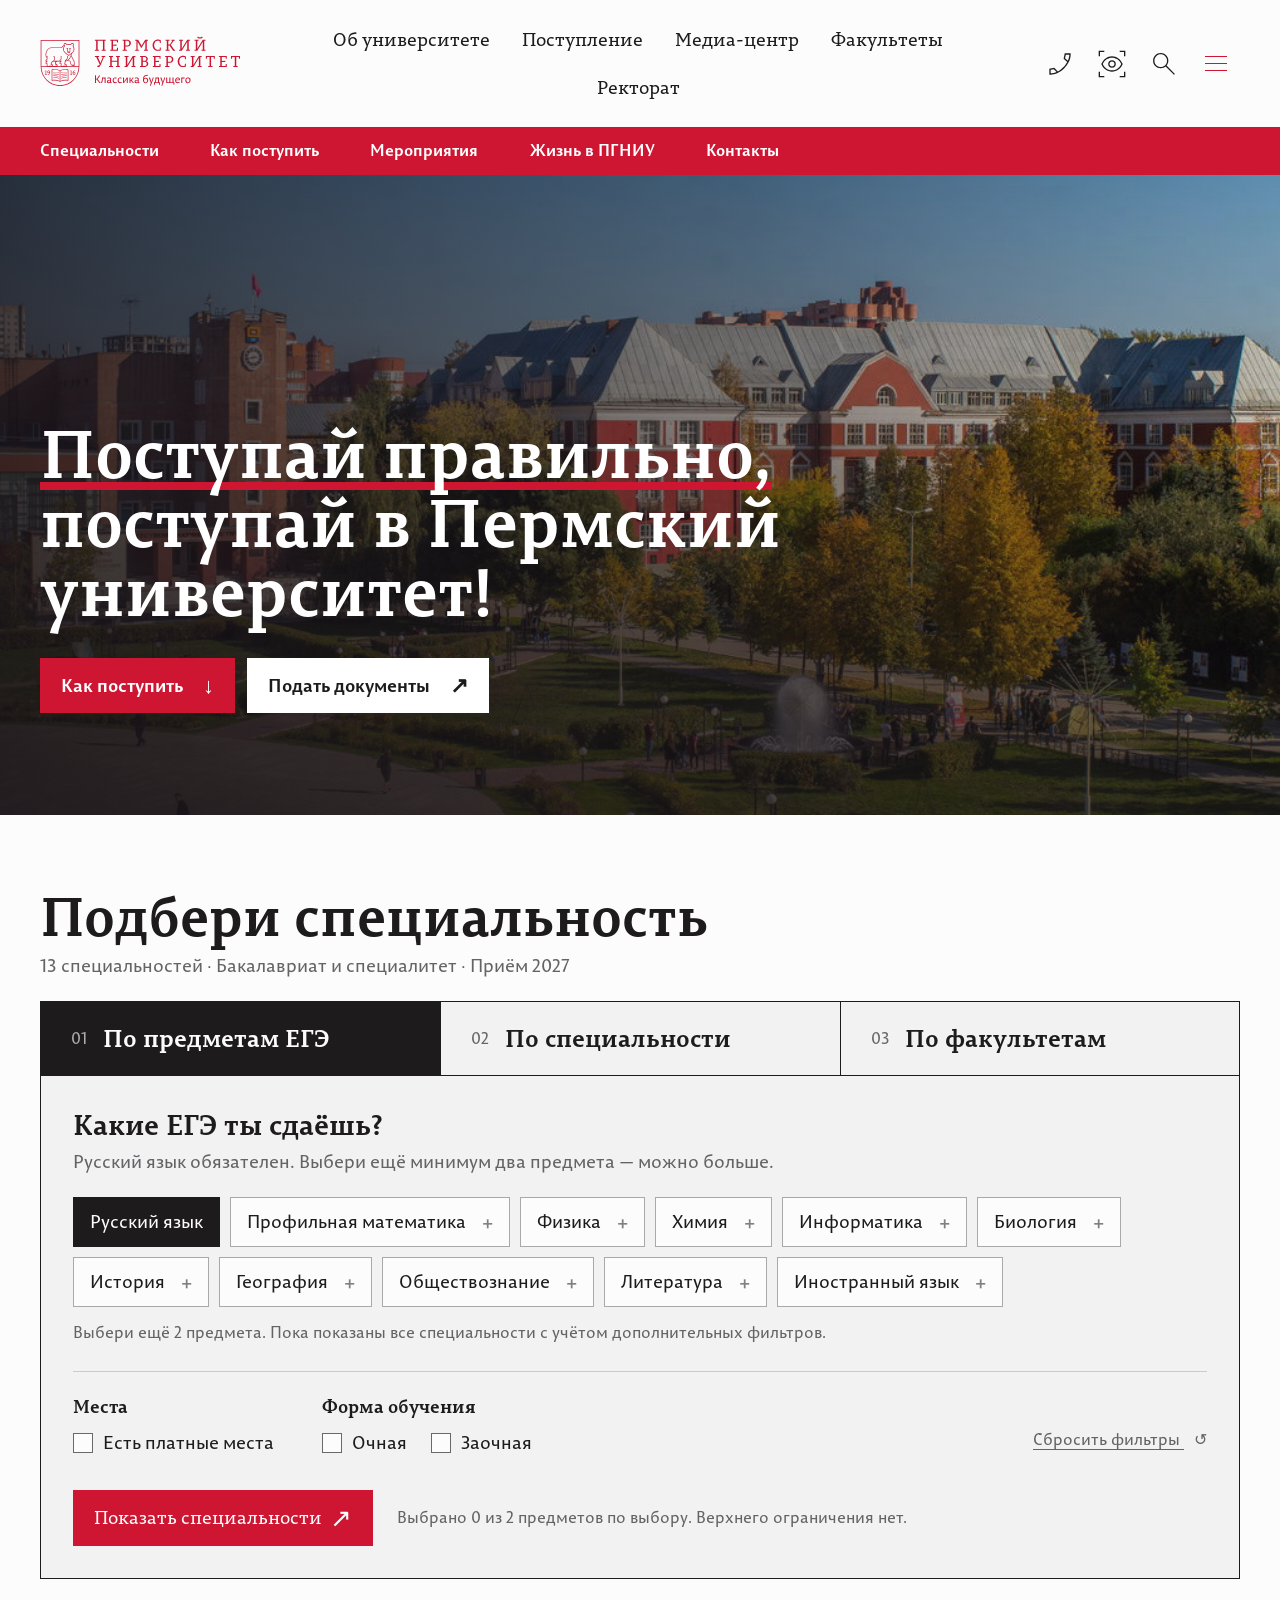
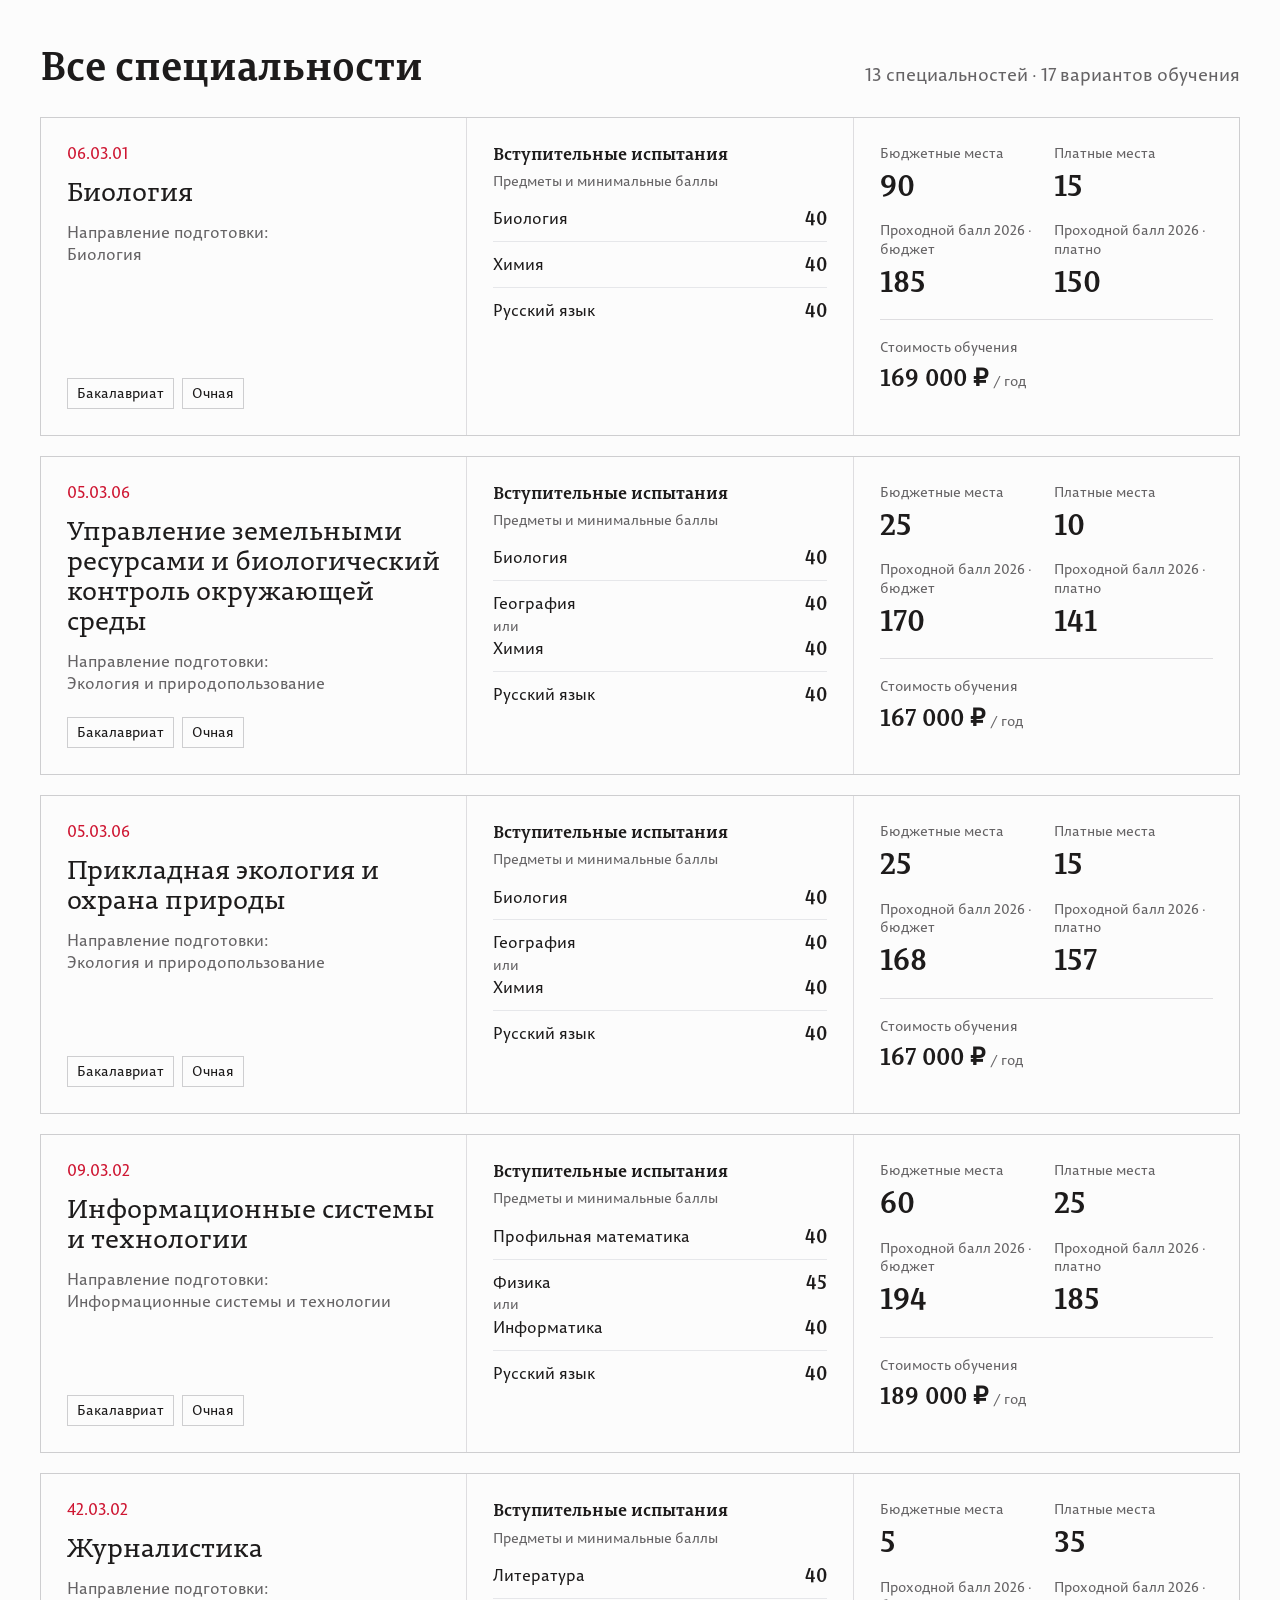
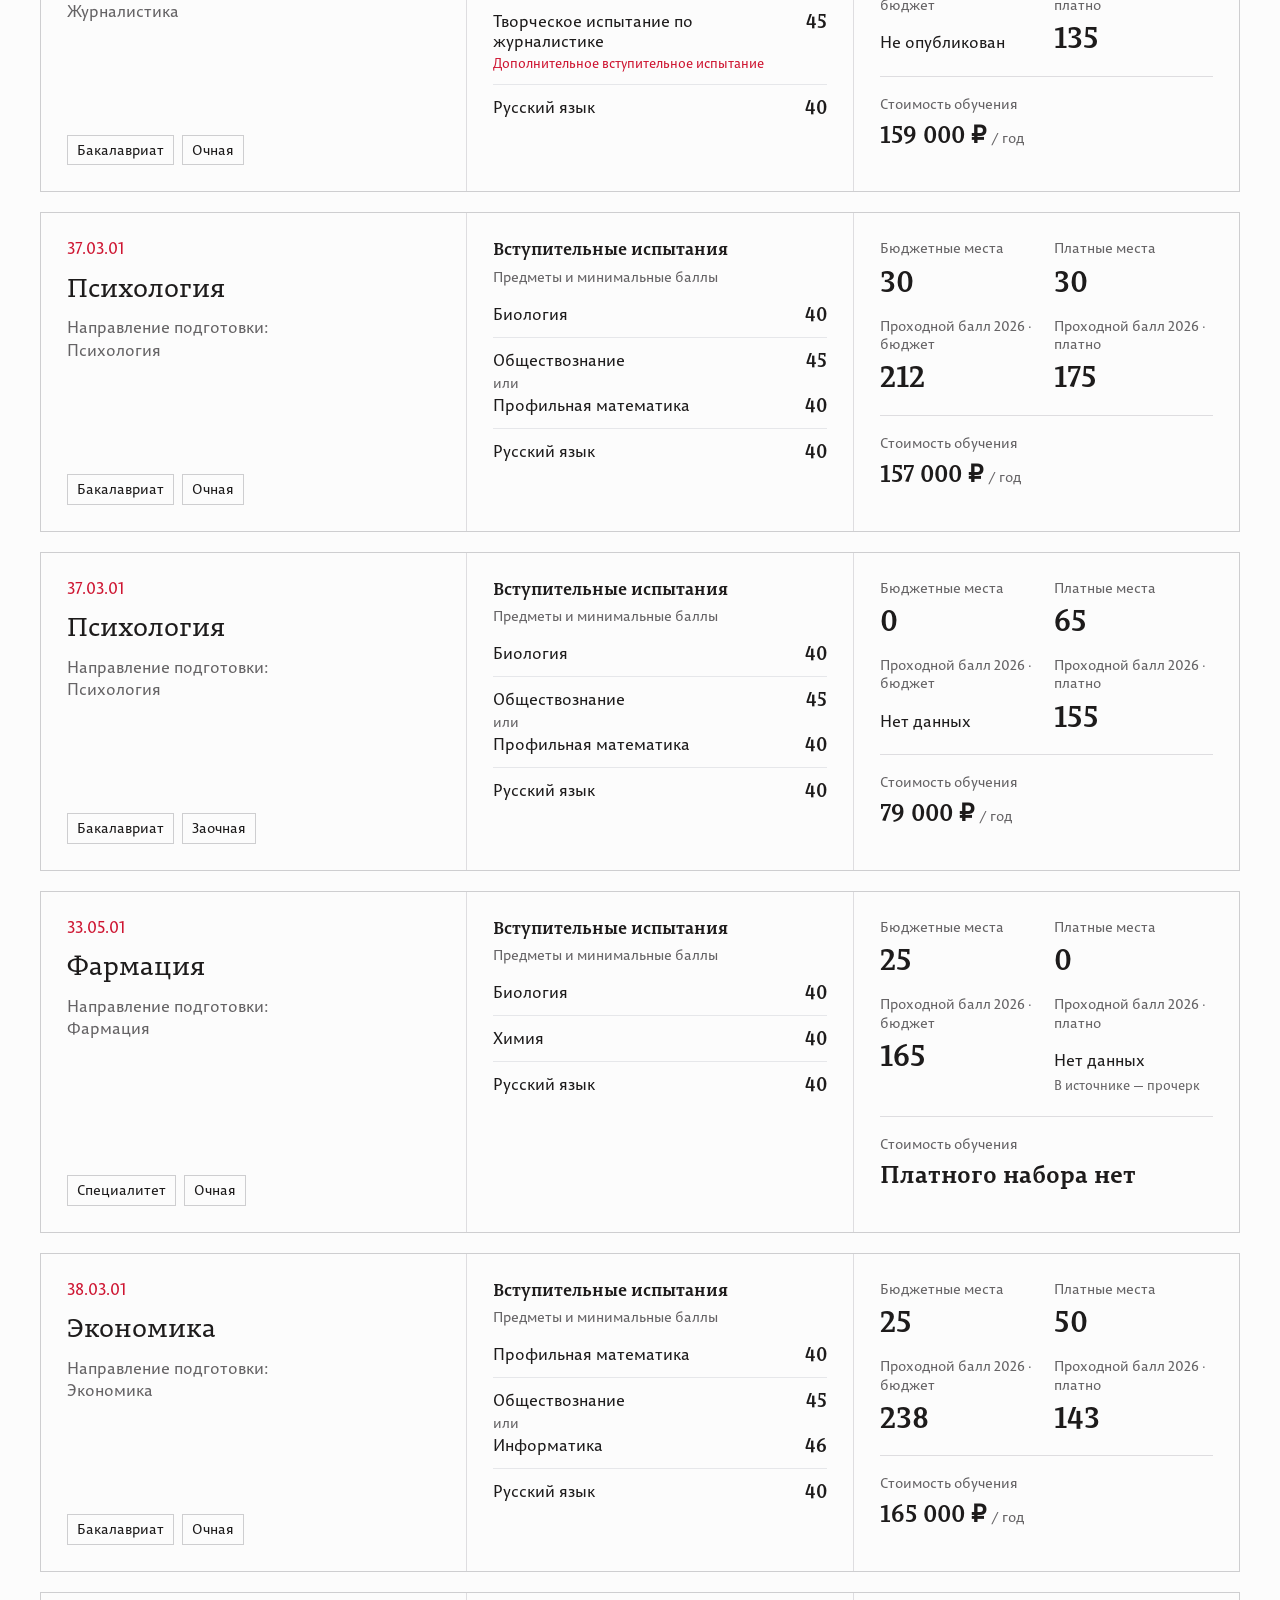
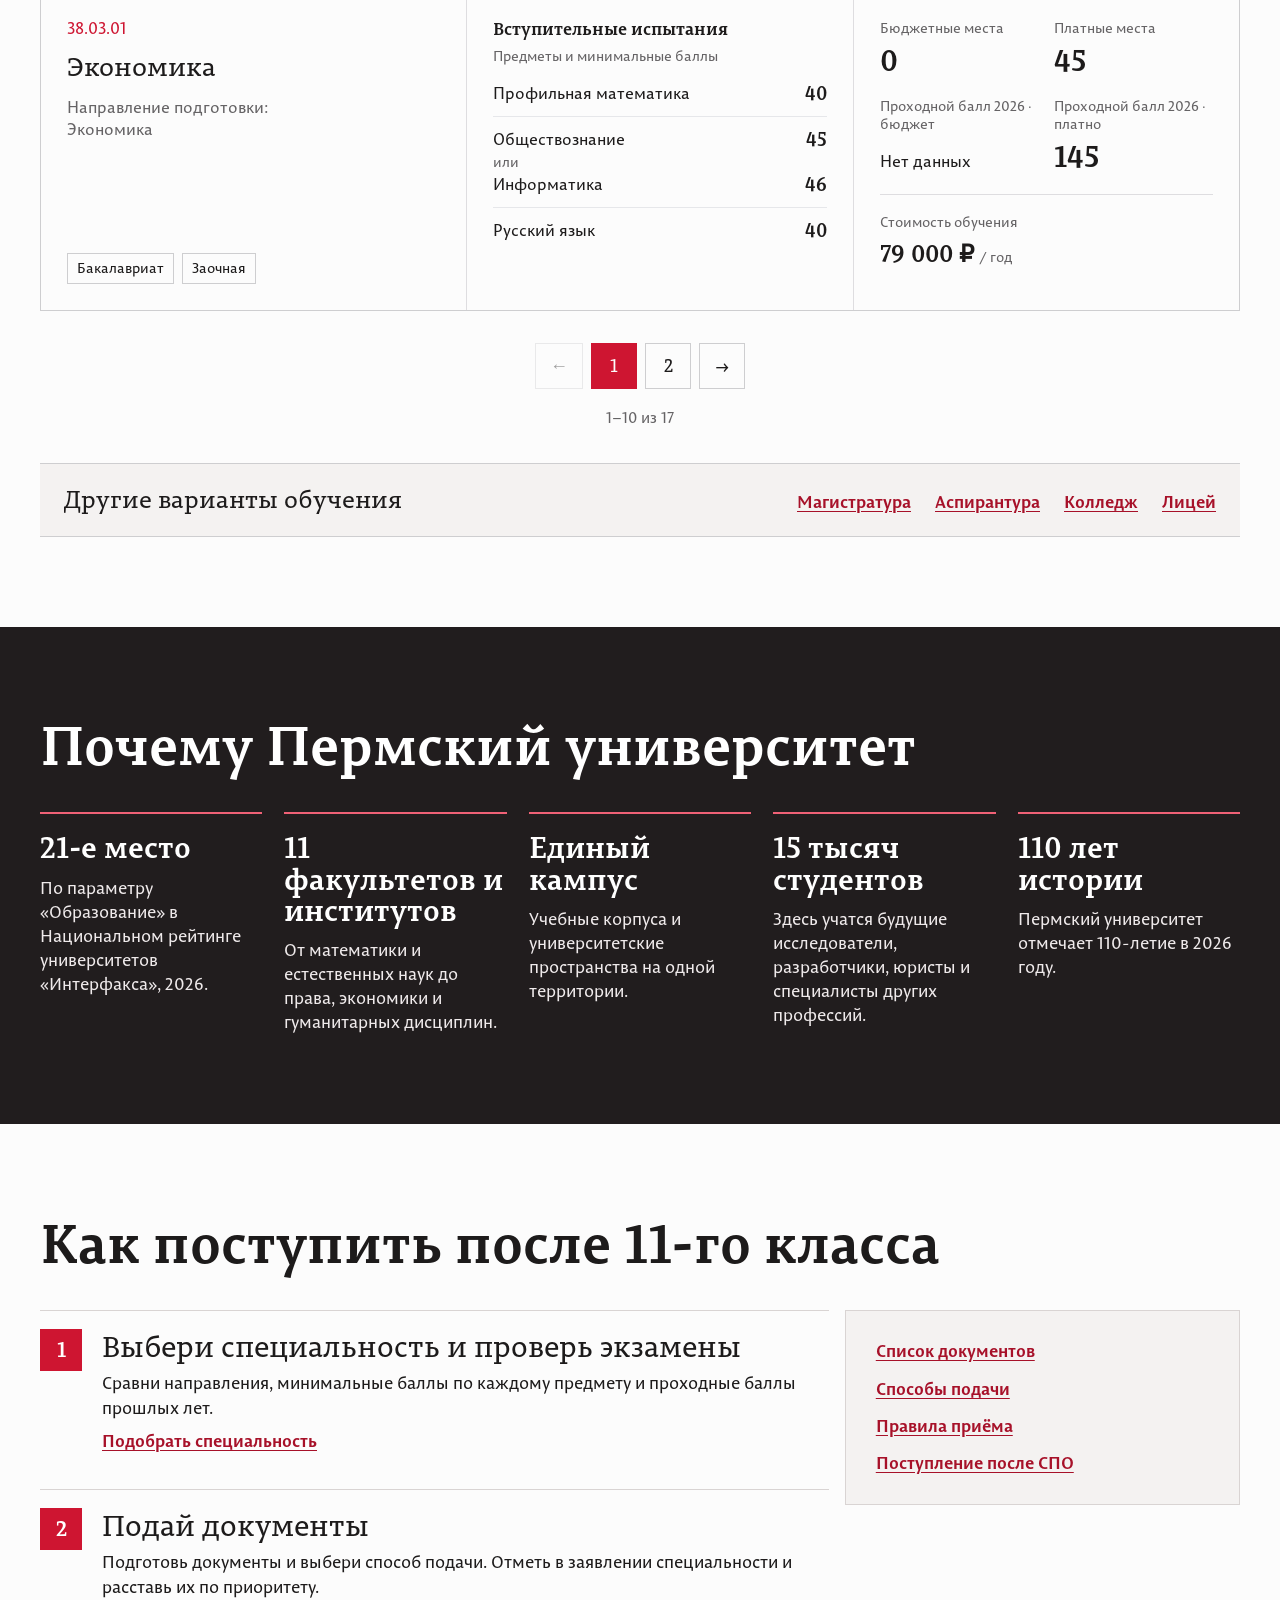
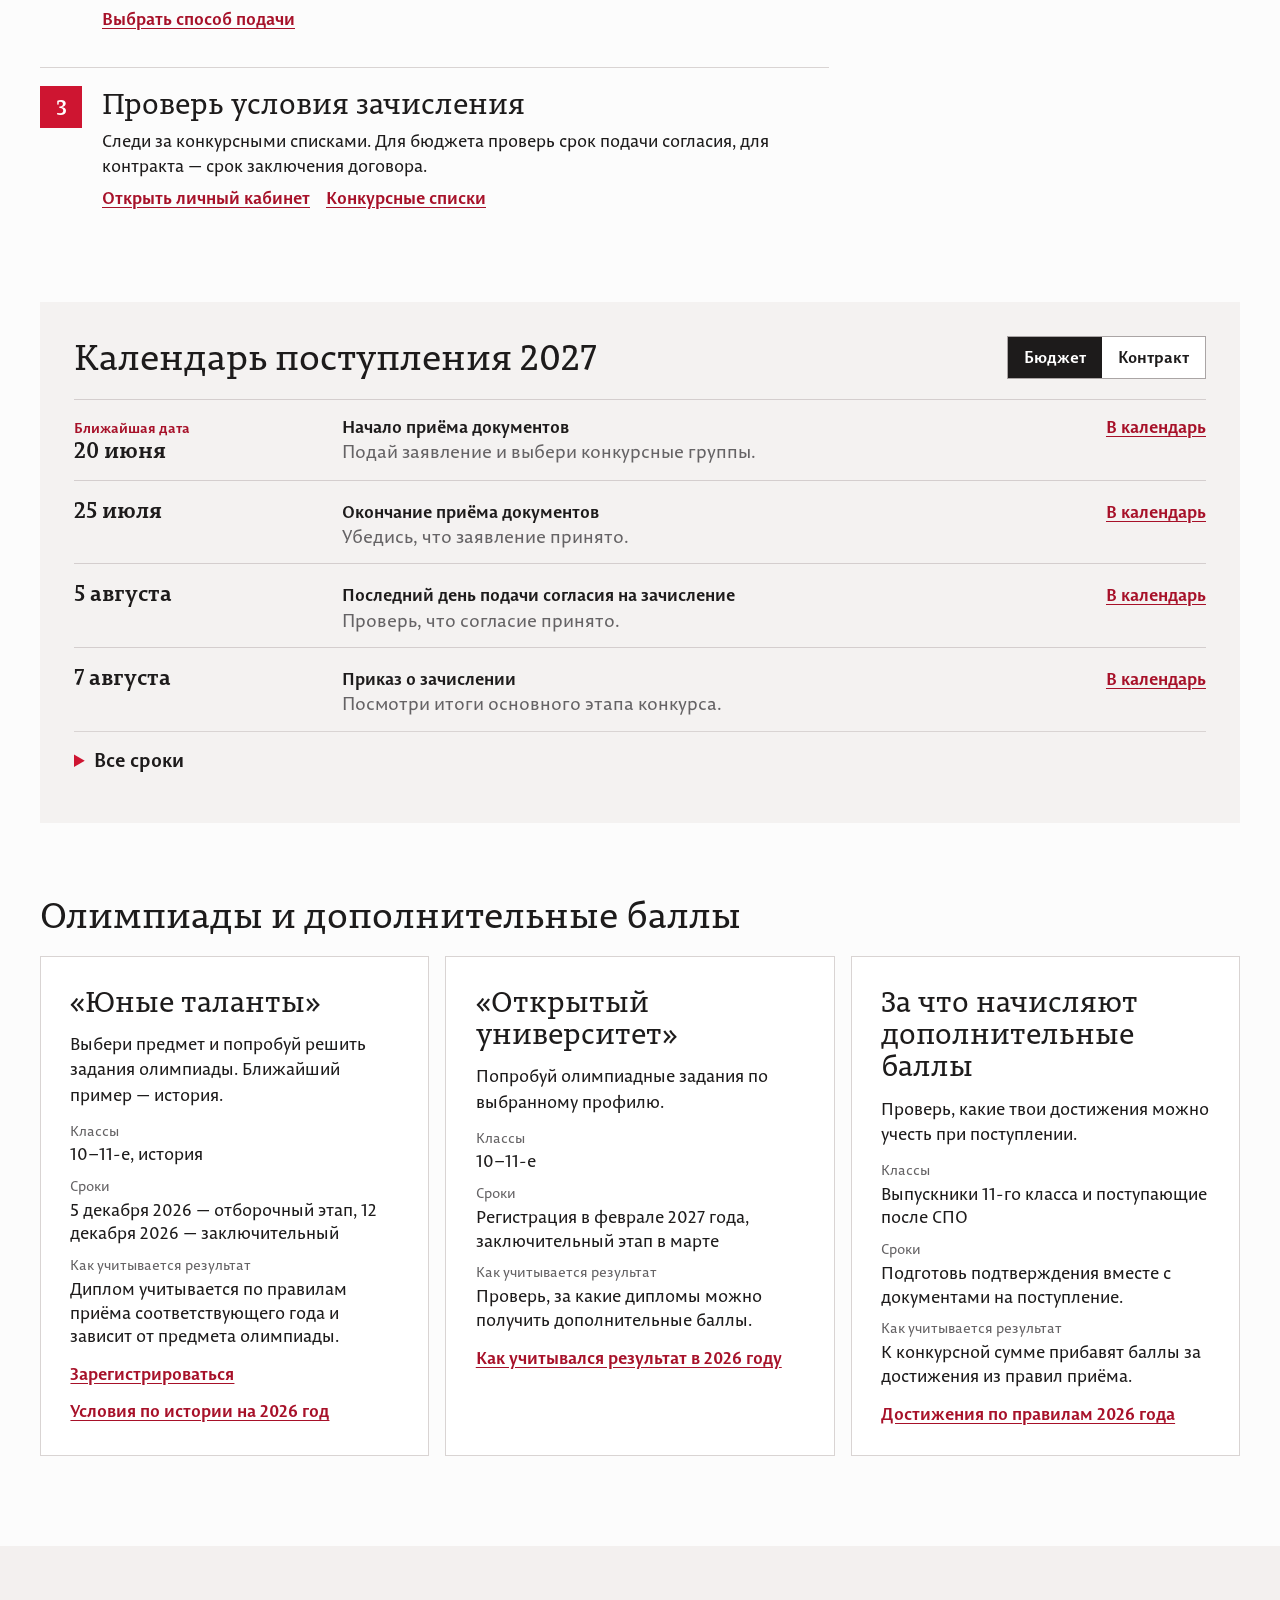
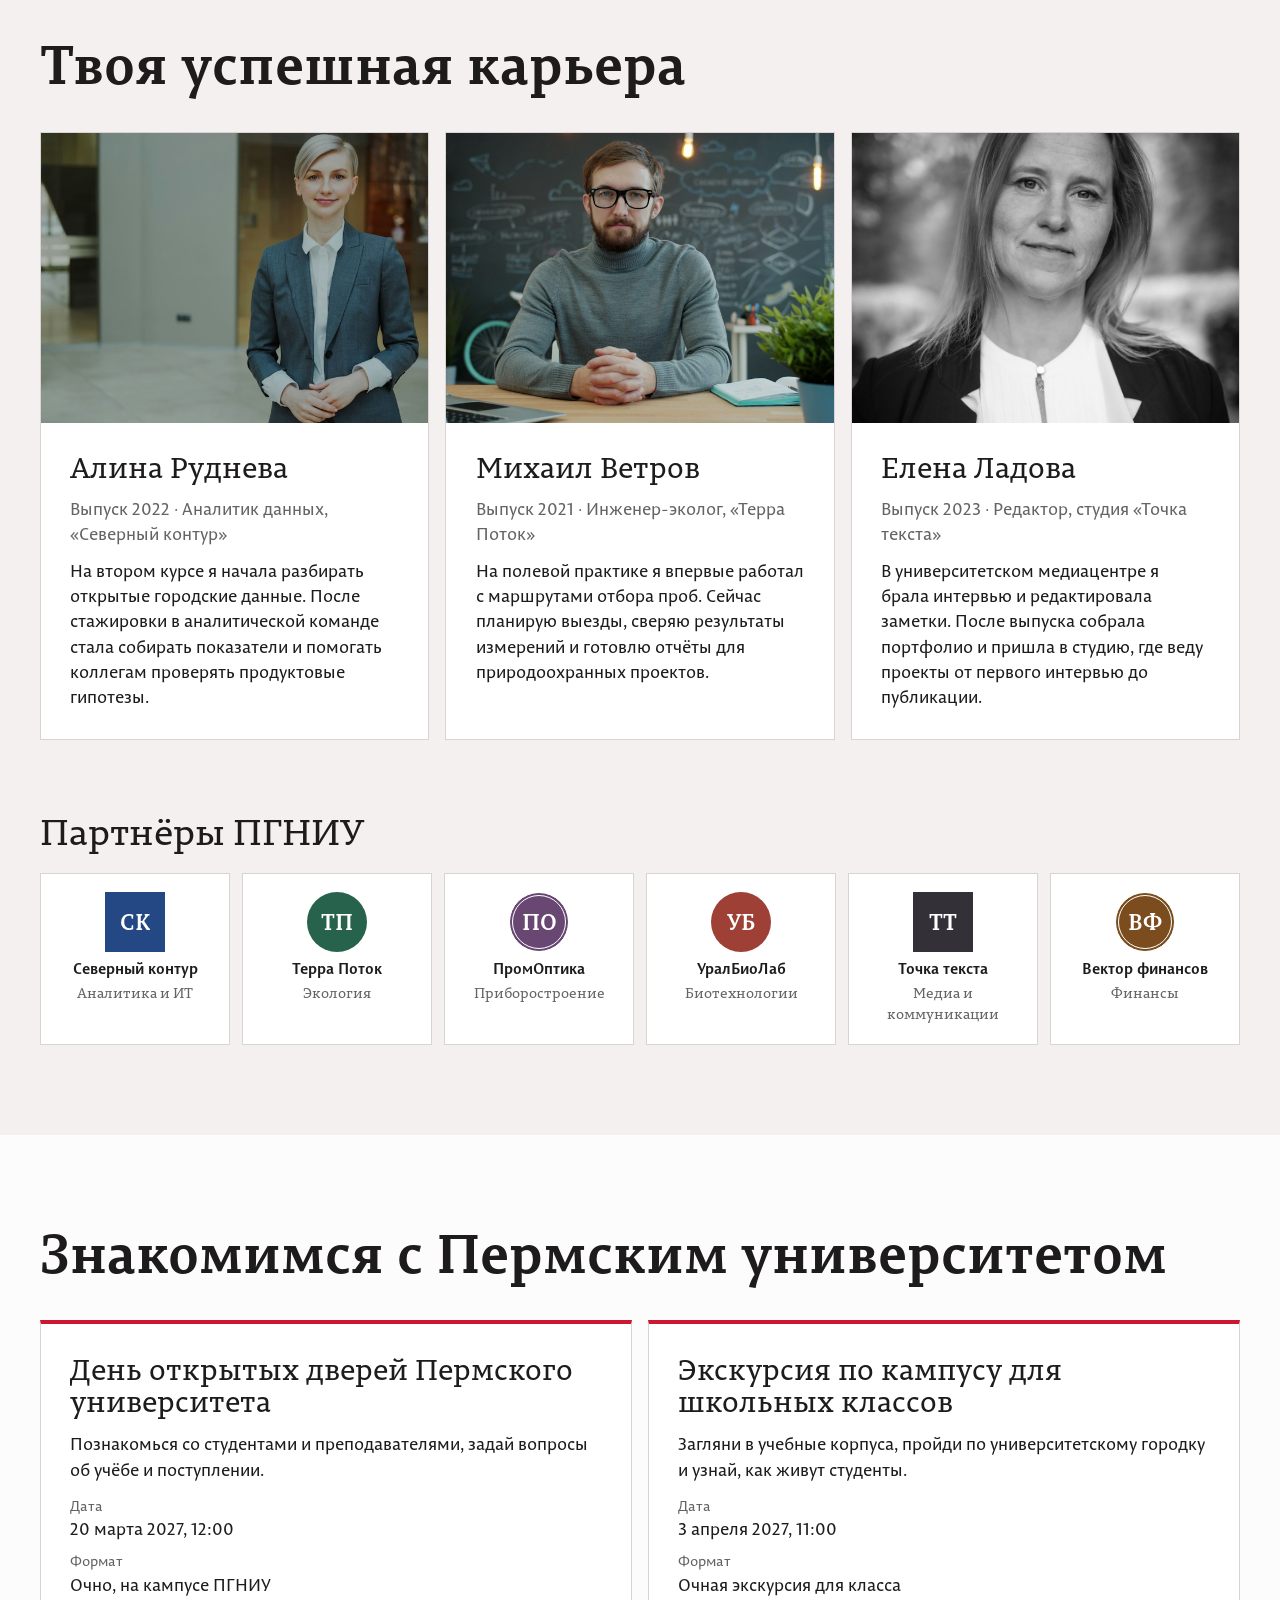
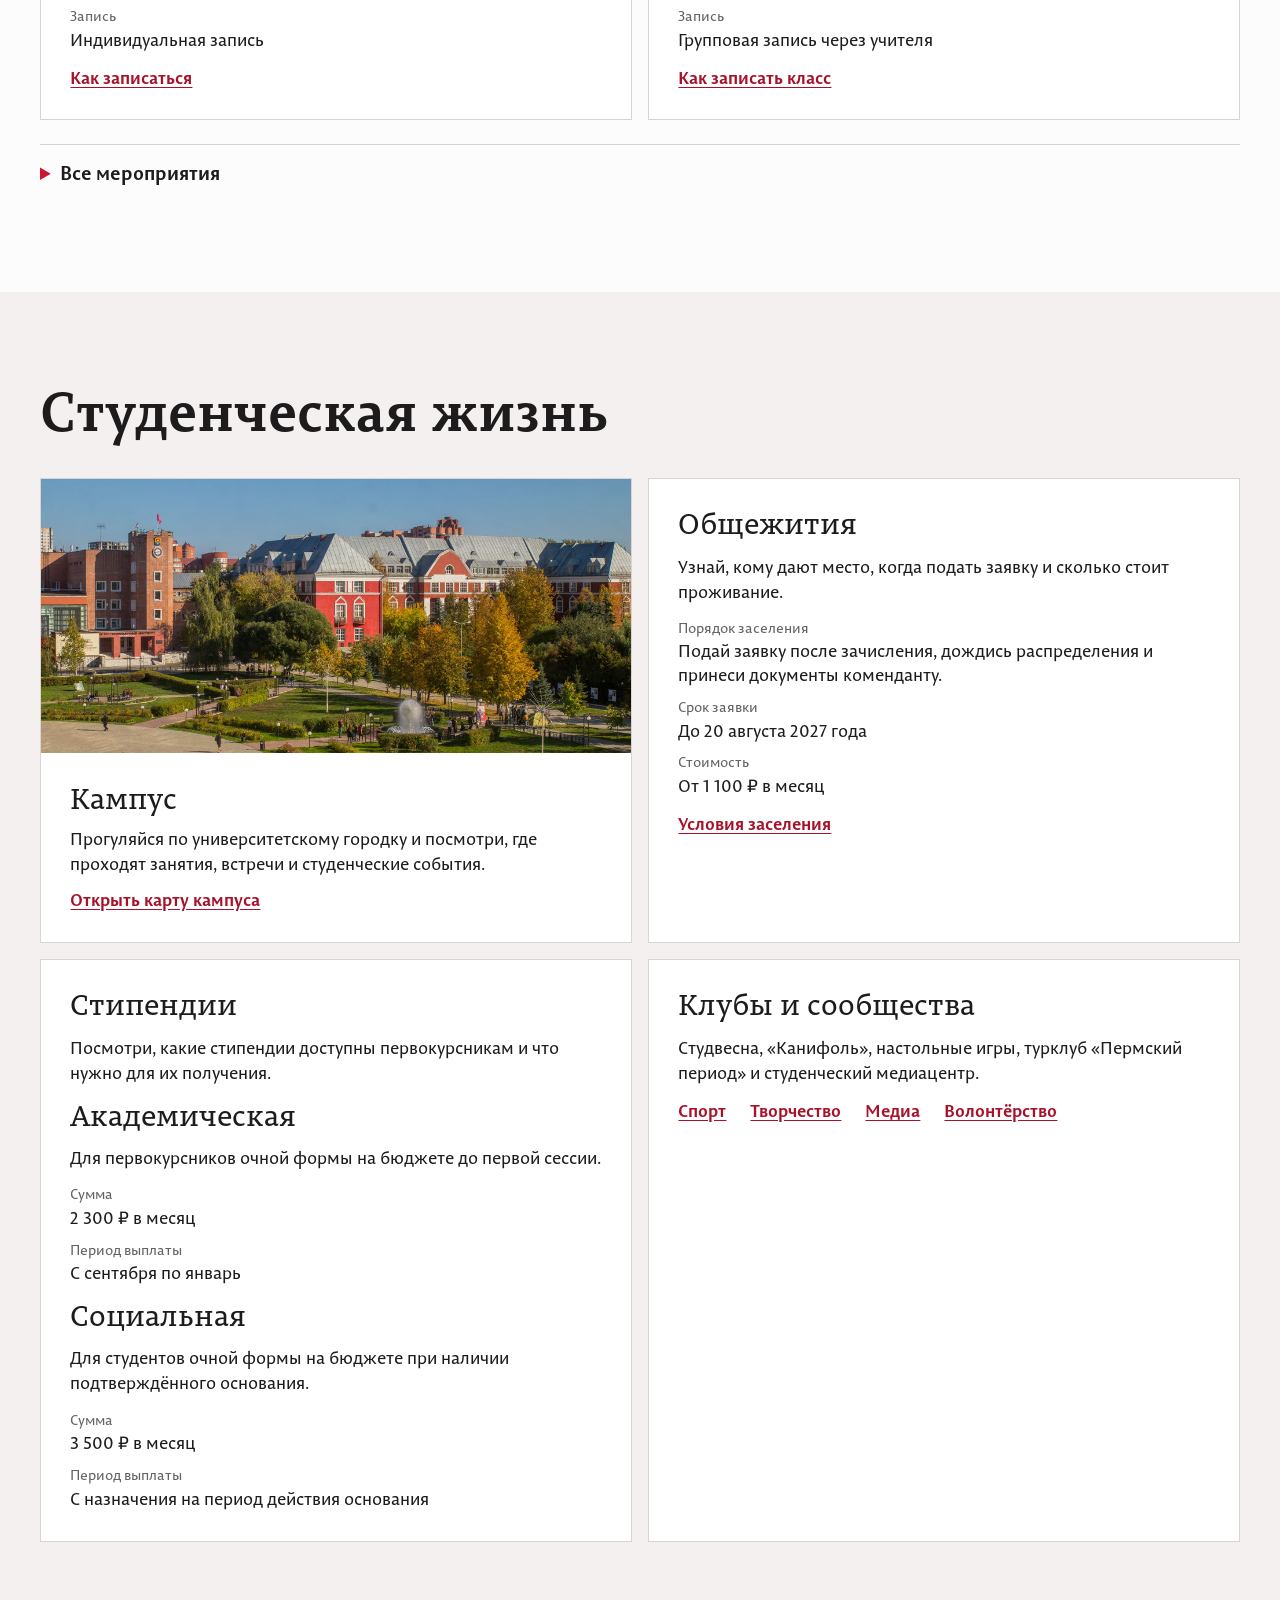
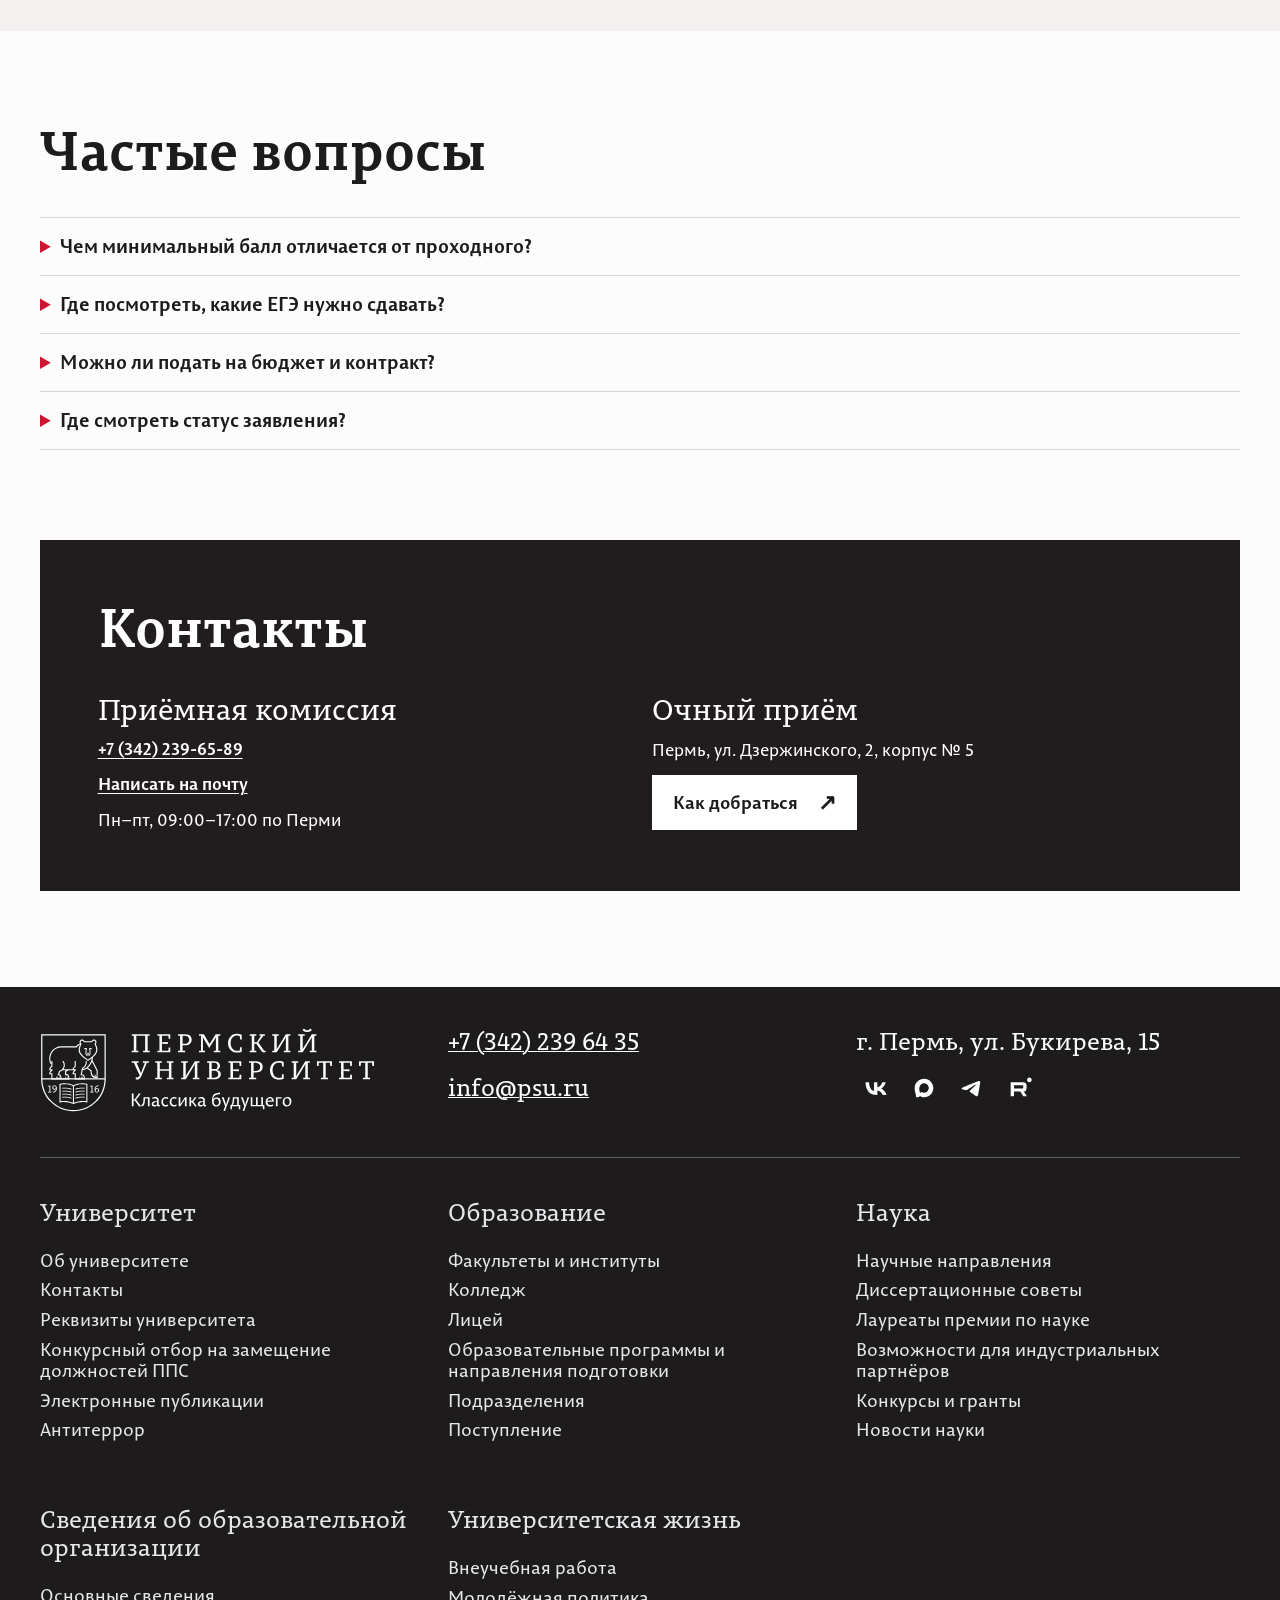
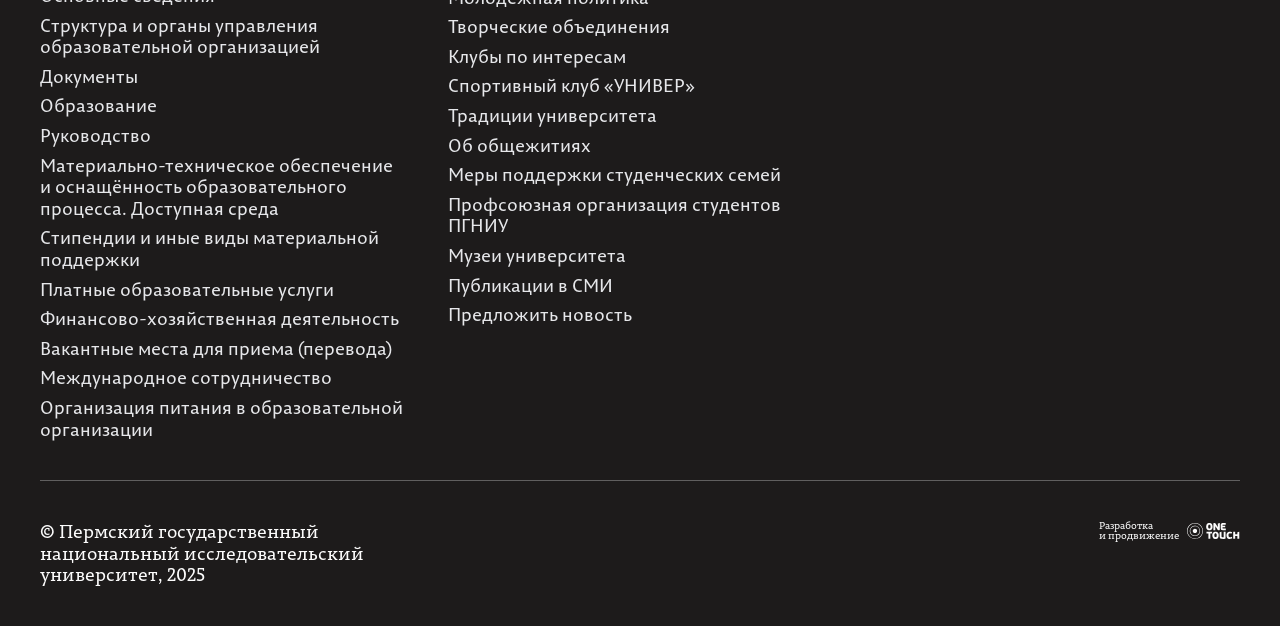
==== commit 7ffe1719: "Update the PGNIU admissions prototype" ====
--- a/index.html
+++ b/index.html
@@ -10,10 +10,13 @@
   <link rel="stylesheet" href="assets/css/main.css">
   <link rel="stylesheet" href="assets/css/local.css">
   <link rel="stylesheet" href="assets/css/admissions.css">
+  <link rel="stylesheet" href="assets/css/admissions-page.css">
   <script src="assets/js/main.js" defer></script>
   <script src="assets/js/admissions-data.js" defer></script>
   <script src="assets/js/admissions-core.js" defer></script>
   <script src="assets/js/admissions.js" defer></script>
+  <script src="assets/js/admissions-prototype-data.js" defer></script>
+  <script src="assets/js/admissions-page.js" defer></script>
 </head>
 <body>
 <svg xmlns="http://www.w3.org/2000/svg" aria-hidden="true" style="display:none">
@@ -225,7 +228,7 @@
 
                                     <label class="search__type-label search__type-label_hidden subtitle-h2" for="s-1">Поиск</label> 
-                                    <input class="search__field-input search__field-input_search field__input field__input_white" placeholder="Введите запрос" type="search" id="s-1" name="q" value="">+                                    <input class="search__field-input search__field-input_search field__input field__input_white" placeholder="Введи запрос" type="search" id="s-1" name="q" value=""> 
                                 </div> 
@@ -509,7 +512,7 @@
 
                                     <ul class="header__nav-list-two header__nav-list-two_tablet"> 
-                                        <li class="header__nav-item"><a class="header__nav-link header__nav-link_two subtitle-h3 text-link text-link_white font-w400" href="https://psu.ru/programms/">Каталог направлений и&nbsp;специальностей </a>+                                        <li class="header__nav-item"><a class="header__nav-link header__nav-link_two subtitle-h3 text-link text-link_white font-w400" href="https://psu.ru/programms/">Направления и&nbsp;специальностей </a> 
                                         </li> 
@@ -797,7 +800,7 @@
 
                             <ul class="header__nav-list-two header__nav-list-two_pk" data-subordinate-item-pk="" data-id="4" style="display: none;"> 
-                                <li class="header__nav-item"><a class="header__nav-link header__nav-link_two subtitle-h3 text-link text-link_white font-w400" href="https://psu.ru/programms/">Каталог направлений и специальностей </a>+                                <li class="header__nav-item"><a class="header__nav-link header__nav-link_two subtitle-h3 text-link text-link_white font-w400" href="https://psu.ru/programms/">Направления и специальностей </a> 
                                 </li> 
@@ -888,15 +891,32 @@
             </div> 
         </header>
-<main id="main-content" class="admissions">
-  <div class="container">
-    <nav class="admissions-breadcrumbs" aria-label="Хлебные крошки"><a href="https://psu.ru/">Главная</a><span aria-hidden="true">/</span><span aria-current="page">Абитуриентам</span></nav>
-    <div class="admissions-intro">
-      <div><p class="admissions-eyebrow" id="admission-year">Поступление в ПГНИУ</p><h1>Найди свою<br><span class="title-accent">программу</span></h1></div>
-      <div class="admissions-intro-note"><p>Начни с любимых предметов<br>или программы, которая тебе интересна.</p><p class="admissions-catalog-info" id="catalog-info">Бакалавриат и специалитет</p></div>
-    </div>
-
-    <form class="program-picker" id="program-picker" novalidate aria-label="Подбор образовательной программы">
+<main id="main-content" class="admissions">
+  <nav class="admissions-nav" aria-label="Разделы страницы">
+    <div class="container admissions-nav-inner">
+      <a href="#programs">Специальности</a>
+      <a href="#how-to-apply">Как поступить</a>
+      <a href="#events">Мероприятия</a>
+      <a href="#student-life">Жизнь в ПГНИУ</a>
+      <a href="#contacts">Контакты</a>
+    </div>
+  </nav>
+  <section class="admissions-hero" aria-labelledby="admissions-title">
+    <img class="admissions-hero-image" src="assets/images/admissions/campus.jpg" width="1019" height="574" alt="" fetchpriority="high">
+    <div class="container admissions-hero-content">
+      <h1 id="admissions-title"><span>Поступай правильно,</span><br> поступай в Пермский университет!</h1>
+      <div class="admissions-hero-links">
+        <a class="entry-button entry-button-red" href="#how-to-apply">Как поступить <span aria-hidden="true">↓</span></a>
+        <a class="entry-button entry-button-light" href="https://psu.ru/postuplenie/podat-dokumenty-s-20-iyunya/">Подать документы <span aria-hidden="true">↗</span></a>
+      </div>
+    </div>
+  </section>
+  <section class="container admissions-picker-section" id="programs" aria-labelledby="picker-title">
+    <div class="admissions-picker-heading">
+      <h2 id="picker-title">Подбери специальность</h2>
+      <p><span id="catalog-info">Бакалавриат и специалитет</span> · <span id="admission-year">Приём 2027</span></p>
+    </div>
+    <form class="program-picker" id="program-picker" novalidate aria-labelledby="picker-title">
       <div class="picker-tabs" role="tablist" aria-label="Способ подбора">
         <button class="picker-tab" id="tab-exams" role="tab" type="button" aria-selected="true" aria-controls="panel-exams" tabindex="0"><span class="picker-tab-number">01</span> По предметам ЕГЭ</button>
         <button class="picker-tab" id="tab-program" role="tab" type="button" aria-selected="false" aria-controls="panel-program" tabindex="-1"><span class="picker-tab-number">02</span> По специальности</button>
@@ -909,33 +929,182 @@
           <p id="subject-hint" class="picker-hint" aria-live="polite">Загружаем предметы…</p>
         </div>
         <div id="panel-program" role="tabpanel" aria-labelledby="tab-program" hidden>
-          <div class="picker-heading"><h2>Что тебе интересно?</h2><p>Начни вводить название программы или направления подготовки.</p></div>
+          <div class="picker-heading"><h2>Что тебе интересно?</h2><p>Начни вводить название специальности или направления подготовки.</p></div>
           <div class="program-autocomplete">
-            <label class="visually-hidden" for="program-query">Название программы или направления</label>
+            <label class="visually-hidden" for="program-query">Название специальности или направления</label>
             <div class="program-input-wrap"><svg width="24" height="24" aria-hidden="true"><use href="#search"></use></svg><input id="program-query" type="text" role="combobox" aria-autocomplete="list" aria-expanded="false" aria-controls="program-suggestions" autocomplete="off" placeholder="Например, биология или информационные системы"><button id="clear-query" class="clear-query" type="button" aria-label="Очистить название" hidden>×</button></div>
-            <ul id="program-suggestions" class="program-suggestions" role="listbox" aria-label="Программы" hidden></ul>
+            <ul id="program-suggestions" class="program-suggestions" role="listbox" aria-label="Специальности" hidden></ul>
             <p class="picker-hint" id="query-hint">Можно искать по названию, направлению или коду.</p>
           </div>
         </div>
         <div id="panel-faculties" role="tabpanel" aria-labelledby="tab-faculties" hidden>
           <div class="picker-heading"><h2>Где ты хочешь учиться?</h2><p>Выбери один или несколько факультетов и институтов. Количество не ограничено.</p></div>
           <fieldset class="subject-fieldset" aria-describedby="faculty-hint"><legend class="visually-hidden">Факультеты и институты</legend><div id="faculty-options" class="subject-options"></div></fieldset>
-          <p id="faculty-hint" class="picker-hint" aria-live="polite">Без выбора показаны программы всех факультетов.</p>
+          <p id="faculty-hint" class="picker-hint" aria-live="polite">Без выбора показаны специальности всех факультетов.</p>
         </div>
         <div class="picker-filters">
           <fieldset class="picker-filter-group"><legend>Места</legend><label class="picker-check"><input id="paid-only" type="checkbox"><span>Есть платные места</span></label></fieldset>
           <fieldset class="picker-filter-group"><legend>Форма обучения</legend><div id="study-mode-options" class="mode-options"></div></fieldset>
           <button class="picker-reset" id="reset-picker" type="button">Сбросить фильтры <span aria-hidden="true">↺</span></button>
         </div>
-        <div class="picker-actions"><button type="submit" class="btn btn_red picker-submit" id="picker-submit">Показать программы <span aria-hidden="true">↗</span></button><p id="picker-summary">Выбери предметы или перейди к поиску по названию.</p></div>
+        <div class="picker-actions"><button type="submit" class="btn btn_red picker-submit" id="picker-submit">Показать специальности <span aria-hidden="true">↗</span></button><p id="picker-summary">Выбери предметы или перейди к поиску по названию.</p></div>
       </div>
     </form>
 
-    <div class="catalog-heading"><div><h2 id="results-heading">Все программы</h2></div><p id="results-count" role="status" aria-live="polite">Загружаем каталог…</p></div>
+    <div class="catalog-heading"><div><h2 id="results-heading">Все специальности</h2></div><p id="results-count" role="status" aria-live="polite">Загружаем специальности…</p></div>
     <div id="program-results" class="program-results" aria-labelledby="results-heading" aria-busy="true"></div>
-    <nav id="program-pagination" class="program-pagination" aria-label="Страницы программ" hidden></nav>
-    <noscript><p class="catalog-empty">Для подбора программ включи JavaScript в браузере.</p></noscript>
-  </div>
+    <nav id="program-pagination" class="program-pagination" aria-label="Страницы специальностей" hidden></nav>
+    <noscript><p class="catalog-empty">Для подбора специальностей включи JavaScript в браузере.</p></noscript>
+    <aside class="admissions-other" aria-labelledby="other-study-title">
+      <h3 id="other-study-title">Другие варианты обучения</h3>
+      <div class="admissions-link-list">
+        <a href="#study-masters" data-entry-dialog>Магистратура</a>
+        <a href="#study-postgraduate" data-entry-dialog>Аспирантура</a>
+        <a href="college.html">Колледж</a>
+        <a href="https://psu.ru/divisions/litsey-s-uglublennym-izucheniem-otdelnykh-predmetov/">Лицей</a>
+      </div>
+    </aside>
+  </section>
+
+  <section class="admissions-facts" aria-labelledby="facts-title">
+    <div class="container">
+      <h2 class="entry-heading" id="facts-title">Почему Пермский университет</h2>
+      <ul class="admissions-fact-list">
+        <li><strong>21-е место</strong><p>По параметру «Образование» в Национальном рейтинге университетов «Интерфакса», 2026.</p></li>
+        <li><strong>11 факультетов и институтов</strong><p>От математики и естественных наук до права, экономики и гуманитарных дисциплин.</p></li>
+        <li><strong>Единый кампус</strong><p>Учебные корпуса и университетские пространства на одной территории.</p></li>
+        <li><strong>15 тысяч студентов</strong><p>Здесь учатся будущие исследователи, разработчики, юристы и специалисты других профессий.</p></li>
+        <li><strong>110 лет истории</strong><p>Пермский университет отмечает 110-летие в 2026 году.</p></li>
+      </ul>
+    </div>
+  </section>
+
+  <section class="container entry-section" id="how-to-apply" aria-labelledby="how-to-apply-title">
+    <h2 class="entry-heading" id="how-to-apply-title">Как поступить после 11-го класса</h2>
+    <div class="admissions-apply-grid">
+      <ol class="admissions-steps">
+        <li><h3>Выбери специальность и проверь экзамены</h3><p>Сравни направления, минимальные баллы по каждому предмету и проходные баллы прошлых лет.</p><a href="#programs">Подобрать специальность</a></li>
+        <li><h3>Подай документы</h3><p>Подготовь документы и выбери способ подачи. Отметь в заявлении специальности и расставь их по приоритету.</p><a href="#ways-to-apply" data-entry-dialog>Выбрать способ подачи</a></li>
+        <li><h3>Проверь условия зачисления</h3><p>Следи за конкурсными списками. Для бюджета проверь срок подачи согласия, для контракта — срок заключения договора.</p><a href="https://abiturient.psu.ru/">Открыть личный кабинет</a> <a href="https://psu.ru/postuplenie/">Конкурсные списки</a></li>
+      </ol>
+      <aside class="entry-card admissions-apply-links" aria-label="Документы и условия">
+        <a href="#document-list" data-entry-dialog>Список документов</a>
+        <a href="#ways-to-apply" data-entry-dialog>Способы подачи</a>
+        <a href="https://olymp.psu.ru/assets/user-doc/informatics/pravila-priema_bkl-2026.pdf">Правила приёма</a>
+        <a href="#after-college" data-entry-dialog>Поступление после СПО</a>
+      </aside>
+    </div>
+
+    <section class="entry-subsection admissions-calendar" id="calendar" aria-labelledby="calendar-title">
+      <div class="calendar-heading">
+        <h3 id="calendar-title" class="entry-subheading">Календарь поступления <span id="calendar-year"></span></h3>
+        <fieldset class="calendar-switch">
+          <legend class="visually-hidden">Условия поступления</legend>
+          <label><input type="radio" name="admission-funding" value="budget" checked><span>Бюджет</span></label>
+          <label><input type="radio" name="admission-funding" value="contract"><span>Контракт</span></label>
+        </fieldset>
+      </div>
+      <p id="calendar-status" class="visually-hidden" role="status"></p>
+      <ul id="calendar-key-dates" class="calendar-dates"></ul>
+      <details id="calendar-other" class="entry-details">
+        <summary>Все сроки</summary>
+        <ul id="calendar-other-dates" class="calendar-dates"></ul>
+      </details>
+    </section>
+
+    <section class="entry-subsection" aria-labelledby="benefits-title">
+      <h3 class="entry-subheading" id="benefits-title">Олимпиады и дополнительные баллы</h3>
+      <div class="entry-grid entry-grid-three">
+        <article class="entry-card">
+          <h4>«Юные таланты»</h4>
+          <p>Выбери предмет и попробуй решить задания олимпиады. Ближайший пример — история.</p>
+          <dl class="entry-facts"><div><dt>Классы</dt><dd>10–11-е, история</dd></div><div><dt>Сроки</dt><dd>5 декабря 2026 — отборочный этап, 12 декабря 2026 — заключительный</dd></div><div><dt>Как учитывается результат</dt><dd>Диплом учитывается по правилам приёма соответствующего года и зависит от предмета олимпиады.</dd></div></dl>
+          <a href="https://olymp.psu.ru/">Зарегистрироваться</a>
+          <a href="https://olymp.psu.ru/news/otkryta-registratsiya-na-olimpiadu-po-istorii">Условия по истории на 2026 год</a>
+        </article>
+        <article class="entry-card" id="open-university-card"></article>
+        <article class="entry-card">
+          <h4>За что начисляют дополнительные баллы</h4>
+          <p>Проверь, какие твои достижения можно учесть при поступлении.</p>
+          <dl class="entry-facts"><div><dt>Классы</dt><dd>Выпускники 11-го класса и поступающие после СПО</dd></div><div><dt>Сроки</dt><dd>Подготовь подтверждения вместе с документами на поступление.</dd></div><div><dt>Как учитывается результат</dt><dd>К конкурсной сумме прибавят баллы за достижения из правил приёма.</dd></div></dl>
+          <a href="https://olymp.psu.ru/assets/user-doc/informatics/pravila-priema_bkl-2026.pdf">Достижения по правилам 2026 года</a>
+        </article>
+      </div>
+    </section>
+  </section>
+
+  <section class="admissions-career" aria-labelledby="career-title">
+    <div class="container entry-section">
+      <h2 class="entry-heading" id="career-title">Твоя успешная карьера</h2>
+      <div class="entry-grid entry-grid-three" id="graduate-cards"></div>
+      <section class="entry-subsection" aria-labelledby="partners-title">
+        <h3 class="entry-subheading" id="partners-title">Партнёры ПГНИУ</h3>
+        <ul class="admissions-partners" id="partner-cards"></ul>
+      </section>
+    </div>
+  </section>
+
+  <section class="container entry-section" id="events" aria-labelledby="events-title">
+    <h2 class="entry-heading" id="events-title">Знакомимся с Пермским университетом</h2>
+    <div class="entry-grid entry-grid-two" id="featured-events"></div>
+    <details class="entry-details admissions-all-events">
+      <summary>Все мероприятия</summary>
+      <div class="entry-grid entry-grid-three" id="all-events"></div>
+    </details>
+  </section>
+
+  <section class="admissions-life" id="student-life" aria-labelledby="student-life-title">
+    <div class="container entry-section">
+      <h2 class="entry-heading" id="student-life-title">Студенческая жизнь</h2>
+      <div class="entry-grid entry-grid-two">
+        <article class="entry-card admissions-campus-card">
+          <img src="assets/images/admissions/campus.jpg" width="1019" height="574" alt="Учебные корпуса Пермского университета и сквер с фонтаном" loading="lazy">
+          <div class="entry-card-content">
+            <h3>Кампус</h3>
+            <p>Прогуляйся по университетскому городку и посмотри, где проходят занятия, встречи и студенческие события.</p>
+            <a href="https://yandex.ru/maps/?text=ПГНИУ%2C%20Пермь">Открыть карту кампуса</a>
+          </div>
+        </article>
+        <article class="entry-card" id="housing-card"></article>
+        <article class="entry-card" id="scholarships-card"></article>
+        <article class="entry-card">
+          <h3>Клубы и сообщества</h3>
+          <p>Студвесна, «Канифоль», настольные игры, турклуб «Пермский период» и студенческий медиацентр.</p>
+          <div class="admissions-link-list">
+            <a href="#club-sport" data-entry-dialog>Спорт</a>
+            <a href="#club-arts" data-entry-dialog>Творчество</a>
+            <a href="#club-media" data-entry-dialog>Медиа</a>
+            <a href="#club-volunteering" data-entry-dialog>Волонтёрство</a>
+          </div>
+        </article>
+      </div>
+    </div>
+  </section>
+
+  <section class="container entry-section" id="faq" aria-labelledby="faq-title">
+    <h2 class="entry-heading" id="faq-title">Частые вопросы</h2>
+    <div class="admissions-faq">
+      <details class="entry-details"><summary>Чем минимальный балл отличается от проходного?</summary><p>Минимальный балл — порог по отдельному экзамену. Проходной — результат последнего зачисленного по конкретному конкурсу. В карточке указано, за какой год показан результат.</p></details>
+      <details class="entry-details"><summary>Где посмотреть, какие ЕГЭ нужно сдавать?</summary><p>Найди специальность через форму. В её карточке указаны обязательные предметы, варианты на выбор и минимальные баллы.</p></details>
+      <details class="entry-details"><summary>Можно ли подать на бюджет и контракт?</summary><p>Открой «Как поступить» и сравни сроки и условия двух вариантов. Условия участия в конкурсах указаны в правилах приёма на соответствующий год.</p></details>
+      <details class="entry-details"><summary>Где смотреть статус заявления?</summary><p>Начни с личного кабинета сервиса, через который подавал заявление. Ссылку на конкурсные списки ищи в разделе «Как поступить».</p></details>
+    </div>
+  </section>
+
+  <section class="container entry-section" id="contacts" aria-labelledby="contacts-title">
+    <div class="admissions-contacts">
+      <h2 class="entry-heading" id="contacts-title">Контакты</h2>
+      <div class="admissions-contact-grid">
+        <div><h3>Приёмная комиссия</h3><a href="tel:+73422396589">+7 (342) 239-65-89</a><a href="mailto:entrance.examination@psu.ru">Написать на почту</a><p id="contact-hours"></p></div>
+        <div><h3>Очный приём</h3><p>Пермь, ул. Дзержинского, 2, корпус № 5</p><a class="entry-button entry-button-light" href="https://yandex.ru/maps/?rtext=~Пермь%2C%20улица%20Дзержинского%2C%202%2C%20корпус%205&amp;rtt=auto">Как добраться <span aria-hidden="true">↗</span></a></div>
+      </div>
+    </div>
+  </section>
+
+  <dialog class="entry-dialog" id="admissions-dialog" aria-labelledby="admissions-dialog-title">
+    <div class="entry-dialog-header"><h2 id="admissions-dialog-title"></h2><form method="dialog"><button class="entry-dialog-close" type="submit" aria-label="Закрыть окно">×</button></form></div>
+    <div id="admissions-dialog-body"></div>
+  </dialog>
 </main>
 <footer class="footer" data-footer=""> 
@@ -1073,19 +1242,19 @@
 
                     <li class="footer__center-item"> 
-                        <a href="#" class="footer__center-link text-link text-link_white paragraphs-h5">Магистратура</a>-
-                    </li>-
-                    <li class="footer__center-item">-
-                        <a href="#" class="footer__center-link text-link text-link_white paragraphs-h5">Аспирантура</a>-
-                    </li>-
-                    <li class="footer__center-item">-
-                        <a href="#" class="footer__center-link text-link text-link_white paragraphs-h5">Подать документы</a>+                        <a href="#study-masters" data-entry-dialog class="footer__center-link text-link text-link_white paragraphs-h5">Магистратура</a>+
+                    </li>+
+                    <li class="footer__center-item">+
+                        <a href="#study-postgraduate" data-entry-dialog class="footer__center-link text-link text-link_white paragraphs-h5">Аспирантура</a>+
+                    </li>+
+                    <li class="footer__center-item">+
+                        <a href="https://psu.ru/postuplenie/podat-dokumenty-s-20-iyunya/" class="footer__center-link text-link text-link_white paragraphs-h5">Подать документы</a> 
                     </li> 
--- a/assets/css/snapshot.css
+++ b/assets/css/snapshot.css
@@ -0,0 +1,9 @@
+@charset "utf-8";
+
+
+
+:is(.faculties-people__content-contacts, .cards-education__card-contacts) a:is([href^="tel:" i]:not([href="tel:"]), [href^="mailto:" i]:not([href="mailto:"])), a.psu-contact-link:any-link { color: rgb(29, 27, 27); text-decoration: underline 0.18em rgb(206, 21, 49); text-decoration-skip-ink: none; text-underline-offset: 0.08em; overflow-wrap: anywhere; }
+
+
+
+:is(.faculties-people__content-contacts, .cards-education__card-contacts) a:is([href^="tel:" i]:not([href="tel:"]), [href^="mailto:" i]:not([href="mailto:"]))::before, :is(.faculties-people__content-contacts, .cards-education__card-contacts) a:is([href^="tel:" i]:not([href="tel:"]), [href^="mailto:" i]:not([href="mailto:"]))::after, a.psu-contact-link::before, a.psu-contact-link::after { content: none; }
--- a/assets/css/template.css
+++ b/assets/css/template.css
@@ -0,0 +1,135 @@
+@charset "utf-8";
+
+
+
+.bxhtmled-top-bar-btn.psu-format-table-button { width: auto; min-width: 126px; padding-inline: 7px; text-align: center; line-height: 29px; }
+
+
+
+.bxhtmled-top-bar-btn.psu-format-table-button > i { display: none; }
+
+
+
+.bxhtmled-top-bar-btn.psu-format-table-button::after { content: "Оформить таблицу"; color: rgb(64, 72, 78); font: 600 12px / 1 Arial, sans-serif; white-space: nowrap; }
+
+
+
+.psu-format-table-button.bxhtmled-top-bar-btn-disabled::after { opacity: 0.45; }
+
+
+
+.psu-format-table-status { margin: 6px 10px; color: rgb(64, 72, 78); font: 13px / 1.4 Arial, sans-serif; }
+
+
+
+.psu-adaptive-table-wrap { --table-accent: #ce1531; --table-border: #dedede; margin-block: 30px; overflow-x: auto; border: 1px solid var(--table-border); border-radius: 16px; background: rgb(255, 255, 255); box-shadow: rgba(29, 27, 27, 0.07) 0px 8px 28px; }
+
+
+
+.psu-adaptive-table-wrap, .psu-adaptive-table-wrap * { box-sizing: border-box; }
+
+
+
+.psu-adaptive-table-wrap > .psu-adaptive-table { width: 100%; border: 0px; border-spacing: 0px; border-collapse: collapse; color: rgb(29, 27, 27); font-family: inherit; }
+
+
+
+.psu-adaptive-table-wrap > table > :is(thead, tbody, tfoot) > tr > :is(th, td) { padding: 14px 16px; border-top: 0px; border-right: 0px; border-left: 0px; border-image: none; border-bottom: 1px solid var(--table-border); font-size: 16px; line-height: 1.4; text-align: left; vertical-align: top; overflow-wrap: anywhere; }
+
+
+
+.psu-adaptive-table-wrap > table > thead > tr > :is(th, td), .psu-adaptive-table-wrap > table:not(:has(> thead)) > tbody:first-of-type > tr:first-child > :is(th, td) { color: rgb(255, 255, 255); background: var(--table-accent); font-weight: 700; }
+
+
+
+.psu-adaptive-table-wrap > table > tbody > tr:nth-child(2n) { background: rgb(248, 248, 248); }
+
+
+
+.psu-adaptive-table-wrap > table > tbody > tr.psu-adaptive-table__group > :is(th, td) { background: rgb(251, 234, 236); font-weight: 700; }
+
+
+
+.psu-adaptive-table-wrap > table > tbody > tr > :is(th, td) > :first-child, .psu-adaptive-table__value > :first-child { margin-top: 0px; }
+
+
+
+.psu-adaptive-table-wrap > table > tbody > tr > :is(th, td) > :last-child, .psu-adaptive-table__value > :last-child { margin-bottom: 0px; }
+
+
+
+.psu-adaptive-table__label { display: none; }
+
+
+
+@media (max-width: 780px) {
+
+  .psu-adaptive-table-wrap:has(> .psu-adaptive-table--cards) { overflow: visible; border: 0px; border-radius: 0px; background: transparent; box-shadow: none; }
+
+  .psu-adaptive-table-wrap > .psu-adaptive-table--cards, .psu-adaptive-table--cards > :is(tbody, caption), .psu-adaptive-table--cards > tbody > tr { display: block; width: 100%; }
+
+  .psu-adaptive-table--cards > :is(thead, colgroup) { position: absolute; width: 1px; height: 1px; overflow: hidden; clip-path: inset(50%); }
+
+  .psu-adaptive-table--cards > tbody > tr { overflow: hidden; margin: 0px 0px 12px; border-top-color: ; border-top-style: ; border-top-width: ; border-right-color: ; border-right-style: ; border-right-width: ; border-bottom-color: ; border-bottom-style: ; border-bottom-width: ; border-image-source: ; border-image-slice: ; border-image-width: ; border-image-outset: ; border-image-repeat: ; border-left: 4px solid var(--table-accent); border-radius: 12px; background: rgb(255, 255, 255); box-shadow: rgba(29, 27, 27, 0.06) 0px 5px 18px; }
+
+  .psu-adaptive-table-wrap > .psu-adaptive-table--cards > tbody > tr:nth-child(2n) { background: rgb(255, 255, 255); }
+
+  .psu-adaptive-table-wrap > .psu-adaptive-table--cards > tbody > tr > :is(th, td) { display: grid; width: 100%; grid-template-columns: minmax(0px, min(36%, 130px)) minmax(0px, 1fr); gap: 12px; padding: 11px 14px; }
+
+  .psu-adaptive-table--cards .psu-adaptive-table__label { display: block; color: rgb(106, 103, 103); font-size: 13px; font-weight: 700; line-height: 1.25; }
+
+  .psu-adaptive-table-wrap > .psu-adaptive-table--cards > tbody > tr > :is(.psu-adaptive-table__lead, .psu-adaptive-table__merged, :only-child) { display: block; }
+
+  .psu-adaptive-table-wrap > .psu-adaptive-table--cards > tbody > tr > .psu-adaptive-table__lead { padding: 14px; background: rgb(247, 247, 247); font-size: 18px; font-weight: 700; }
+
+  .psu-adaptive-table-wrap > .psu-adaptive-table--cards > tbody > tr > :last-child { border-bottom: 0px; }
+
+}
+
+
+
+.psu-adaptive-table__subheading { display: none; }
+
+
+
+.psu-adaptive-table-wrap > .psu-adaptive-table--scroll, .psu-adaptive-table-wrap > .psu-adaptive-table:not(.psu-adaptive-table--cards) { min-width: 40rem; }
+
+
+
+.psu-adaptive-table-wrap > .psu-adaptive-table:not(.psu-adaptive-table--cards) > :is(thead, tbody, tfoot) > tr > :is(th, td):not([colspan]) { min-width: 8rem; overflow-wrap: break-word; }
+
+
+
+.psu-adaptive-table-wrap > table > thead > tr > :is(th, td) > p:only-child { margin-block: 0px; }
+
+
+
+.psu-adaptive-table-wrap > table > thead > tr + tr > :is(th, td) { border-top: 1px solid rgba(255, 255, 255, 0.4); }
+
+
+
+.psu-adaptive-table--grouped > thead > tr > th[rowspan] { vertical-align: middle; }
+
+
+
+@media (min-width: 781px) {
+
+  .paragraph-link__container:has(.paragraph-link__box .psu-adaptive-table-wrap--wide) { container-type: inline-size; }
+
+  .paragraph-link__box .psu-adaptive-table-wrap--wide { width: 100cqw; margin-inline-start: calc(100% - 100cqw); }
+
+  .psu-adaptive-table-wrap > .psu-adaptive-table--grouped > tbody > tr > .psu-adaptive-table__lead { width: 23%; }
+
+  .psu-adaptive-table--grouped > tbody > tr > .psu-adaptive-table__contact { white-space: nowrap; }
+
+}
+
+
+
+@media (max-width: 780px) {
+
+  .psu-adaptive-table-wrap > .psu-adaptive-table--grouped > tbody > tr > :is(th, td):has(> .psu-adaptive-table__label) { grid-template-columns: minmax(0px, 1fr); gap: 5px; }
+
+  .psu-adaptive-table--grouped .psu-adaptive-table__subheading { display: block; margin-bottom: 5px; color: var(--table-accent); font-weight: 700; }
+
+}
--- a/assets/css/main.css
+++ b/assets/css/main.css
@@ -0,0 +1,14927 @@
+@charset "utf-8";
+
+
+
+@font-face { font-family: swiper-icons; src: url("../fonts/embedded-01.woff"); font-weight: 400; font-style: normal; }
+
+
+
+:root { --swiper-theme-color: #007aff; }
+
+
+
+:host { position: relative; display: block; margin-left: auto; margin-right: auto; z-index: 1; }
+
+
+
+.swiper { margin-left: auto; margin-right: auto; position: relative; overflow: hidden; list-style: none; padding: 0px; z-index: 1; display: block; }
+
+
+
+.swiper-vertical > .swiper-wrapper { flex-direction: column; }
+
+
+
+.swiper-wrapper { position: relative; width: 100%; height: 100%; z-index: 1; display: flex; transition-property: transform; transition-timing-function: var(--swiper-wrapper-transition-timing-function, initial); box-sizing: content-box; }
+
+
+
+.swiper-android .swiper-slide, .swiper-ios .swiper-slide, .swiper-wrapper { transform: translateZ(0px); }
+
+
+
+.swiper-horizontal { touch-action: pan-y; }
+
+
+
+.swiper-vertical { touch-action: pan-x; }
+
+
+
+.swiper-slide { flex-shrink: 0; width: 100%; height: 100%; position: relative; transition-property: transform; display: block; }
+
+
+
+.swiper-slide-invisible-blank { visibility: hidden; }
+
+
+
+.swiper-autoheight, .swiper-autoheight .swiper-slide { height: auto; }
+
+
+
+.swiper-autoheight .swiper-wrapper { align-items: flex-start; transition-property: transform, height; }
+
+
+
+.swiper-backface-hidden .swiper-slide { transform: translateZ(0px); backface-visibility: hidden; }
+
+
+
+.swiper-3d.swiper-css-mode .swiper-wrapper { perspective: 1200px; }
+
+
+
+.swiper-3d .swiper-wrapper { transform-style: preserve-3d; }
+
+
+
+.swiper-3d { perspective: 1200px; }
+
+
+
+.swiper-3d .swiper-slide, .swiper-3d .swiper-cube-shadow { transform-style: preserve-3d; }
+
+
+
+.swiper-css-mode > .swiper-wrapper { overflow: auto; scrollbar-width: none; }
+
+
+
+.swiper-css-mode > .swiper-wrapper::-webkit-scrollbar { display: none; }
+
+
+
+.swiper-css-mode > .swiper-wrapper > .swiper-slide { scroll-snap-align: start; }
+
+
+
+.swiper-css-mode.swiper-horizontal > .swiper-wrapper { scroll-snap-type: x mandatory; }
+
+
+
+.swiper-css-mode.swiper-vertical > .swiper-wrapper { scroll-snap-type: y mandatory; }
+
+
+
+.swiper-css-mode.swiper-free-mode > .swiper-wrapper { scroll-snap-type: none; }
+
+
+
+.swiper-css-mode.swiper-free-mode > .swiper-wrapper > .swiper-slide { scroll-snap-align: none; }
+
+
+
+.swiper-css-mode.swiper-centered > .swiper-wrapper::before { content: ""; flex-shrink: 0; order: 9999; }
+
+
+
+.swiper-css-mode.swiper-centered > .swiper-wrapper > .swiper-slide { scroll-snap-align: center; scroll-snap-stop: always; }
+
+
+
+.swiper-css-mode.swiper-centered.swiper-horizontal > .swiper-wrapper > .swiper-slide:first-child { margin-inline-start: var(--swiper-centered-offset-before); }
+
+
+
+.swiper-css-mode.swiper-centered.swiper-horizontal > .swiper-wrapper::before { height: 100%; min-height: 1px; width: var(--swiper-centered-offset-after); }
+
+
+
+.swiper-css-mode.swiper-centered.swiper-vertical > .swiper-wrapper > .swiper-slide:first-child { margin-block-start: var(--swiper-centered-offset-before); }
+
+
+
+.swiper-css-mode.swiper-centered.swiper-vertical > .swiper-wrapper::before { width: 100%; min-width: 1px; height: var(--swiper-centered-offset-after); }
+
+
+
+.swiper-3d .swiper-slide-shadow, .swiper-3d .swiper-slide-shadow-left, .swiper-3d .swiper-slide-shadow-right, .swiper-3d .swiper-slide-shadow-top, .swiper-3d .swiper-slide-shadow-bottom { position: absolute; left: 0px; top: 0px; width: 100%; height: 100%; pointer-events: none; z-index: 10; }
+
+
+
+.swiper-3d .swiper-slide-shadow { background: rgba(0, 0, 0, 0.15); }
+
+
+
+.swiper-3d .swiper-slide-shadow-left { background-image: linear-gradient(to left, rgba(0, 0, 0, 0.5), rgba(0, 0, 0, 0)); }
+
+
+
+.swiper-3d .swiper-slide-shadow-right { background-image: linear-gradient(to right, rgba(0, 0, 0, 0.5), rgba(0, 0, 0, 0)); }
+
+
+
+.swiper-3d .swiper-slide-shadow-top { background-image: linear-gradient(to top, rgba(0, 0, 0, 0.5), rgba(0, 0, 0, 0)); }
+
+
+
+.swiper-3d .swiper-slide-shadow-bottom { background-image: linear-gradient(rgba(0, 0, 0, 0.5), rgba(0, 0, 0, 0)); }
+
+
+
+.swiper-lazy-preloader { width: 42px; height: 42px; position: absolute; left: 50%; top: 50%; margin-left: -21px; margin-top: -21px; z-index: 10; transform-origin: 50% center; box-sizing: border-box; border-top-style: ; border-top-width: ; border-right-color: ; border-right-style: ; border-right-width: ; border-bottom-color: ; border-bottom-style: ; border-bottom-width: ; border-left-color: ; border-left-style: ; border-left-width: ; border-image-source: ; border-image-slice: ; border-image-width: ; border-image-outset: ; border-image-repeat: ; border-radius: 50%; border-top-color: transparent; }
+
+
+
+.swiper:not(.swiper-watch-progress) .swiper-lazy-preloader, .swiper-watch-progress .swiper-slide-visible .swiper-lazy-preloader { animation: 1s linear 0s infinite normal none running swiper-preloader-spin; }
+
+
+
+.swiper-lazy-preloader-white { --swiper-preloader-color: #fff; }
+
+
+
+.swiper-lazy-preloader-black { --swiper-preloader-color: #000; }
+
+
+
+@keyframes swiper-preloader-spin { 
+
+  0% { transform: rotate(0deg); }
+
+  100% { transform: rotate(360deg); }
+
+}
+
+
+
+:root { --swiper-navigation-size: 44px; }
+
+
+
+.swiper-button-prev, .swiper-button-next { position: absolute; top: var(--swiper-navigation-top-offset, 50%); width: calc(var(--swiper-navigation-size) / 44 * 27); height: var(--swiper-navigation-size); margin-top: calc(0px - (var(--swiper-navigation-size) / 2)); z-index: 10; cursor: pointer; display: flex; align-items: center; justify-content: center; color: var(--swiper-navigation-color, var(--swiper-theme-color)); }
+
+
+
+.swiper-button-prev.swiper-button-disabled, .swiper-button-next.swiper-button-disabled { opacity: 0.35; cursor: auto; pointer-events: none; }
+
+
+
+.swiper-button-prev.swiper-button-hidden, .swiper-button-next.swiper-button-hidden { opacity: 0; cursor: auto; pointer-events: none; }
+
+
+
+.swiper-navigation-disabled .swiper-button-prev, .swiper-navigation-disabled .swiper-button-next { display: none !important; }
+
+
+
+.swiper-button-prev svg, .swiper-button-next svg { width: 100%; height: 100%; object-fit: contain; transform-origin: center center; }
+
+
+
+.swiper-rtl .swiper-button-prev svg, .swiper-rtl .swiper-button-next svg { transform: rotate(180deg); }
+
+
+
+.swiper-button-prev, .swiper-rtl .swiper-button-next { left: var(--swiper-navigation-sides-offset, 10px); right: auto; }
+
+
+
+.swiper-button-lock { display: none; }
+
+
+
+.swiper-button-prev::after, .swiper-button-next::after { font-family: swiper-icons; font-size: var(--swiper-navigation-size); letter-spacing: 0px; font-variant: initial; line-height: 1; text-transform: none !important; }
+
+
+
+.swiper-button-prev::after, .swiper-rtl .swiper-button-next::after { content: "prev"; }
+
+
+
+.swiper-button-next, .swiper-rtl .swiper-button-prev { right: var(--swiper-navigation-sides-offset, 10px); left: auto; }
+
+
+
+.swiper-button-next::after, .swiper-rtl .swiper-button-prev::after { content: "next"; }
+
+
+
+.swiper-pagination { position: absolute; text-align: center; transition: opacity 0.3s; transform: translateZ(0px); z-index: 10; }
+
+
+
+.swiper-pagination.swiper-pagination-hidden { opacity: 0; }
+
+
+
+.swiper-pagination-disabled > .swiper-pagination, .swiper-pagination.swiper-pagination-disabled { display: none !important; }
+
+
+
+.swiper-pagination-fraction, .swiper-pagination-custom, .swiper-horizontal > .swiper-pagination-bullets, .swiper-pagination-bullets.swiper-pagination-horizontal { bottom: var(--swiper-pagination-bottom, 8px); top: var(--swiper-pagination-top, auto); left: 0px; width: 100%; }
+
+
+
+.swiper-pagination-bullets-dynamic { overflow: hidden; font-size: 0px; }
+
+
+
+.swiper-pagination-bullets-dynamic .swiper-pagination-bullet { transform: scale(0.33); position: relative; }
+
+
+
+.swiper-pagination-bullets-dynamic .swiper-pagination-bullet-active, .swiper-pagination-bullets-dynamic .swiper-pagination-bullet-active-main { transform: scale(1); }
+
+
+
+.swiper-pagination-bullets-dynamic .swiper-pagination-bullet-active-prev { transform: scale(0.66); }
+
+
+
+.swiper-pagination-bullets-dynamic .swiper-pagination-bullet-active-prev-prev { transform: scale(0.33); }
+
+
+
+.swiper-pagination-bullets-dynamic .swiper-pagination-bullet-active-next { transform: scale(0.66); }
+
+
+
+.swiper-pagination-bullets-dynamic .swiper-pagination-bullet-active-next-next { transform: scale(0.33); }
+
+
+
+.swiper-pagination-bullet { width: var(--swiper-pagination-bullet-width, var(--swiper-pagination-bullet-size, 8px)); height: var(--swiper-pagination-bullet-height, var(--swiper-pagination-bullet-size, 8px)); display: inline-block; border-radius: var(--swiper-pagination-bullet-border-radius, 50%); background: var(--swiper-pagination-bullet-inactive-color, #000); opacity: var(--swiper-pagination-bullet-inactive-opacity, .2); }
+
+
+
+button.swiper-pagination-bullet { border-width: medium; border-style: none; border-color: currentcolor; border-image: none; margin: 0px; padding: 0px; box-shadow: none; appearance: none; }
+
+
+
+.swiper-pagination-clickable .swiper-pagination-bullet { cursor: pointer; }
+
+
+
+.swiper-pagination-bullet:only-child { display: none !important; }
+
+
+
+.swiper-pagination-bullet-active { opacity: var(--swiper-pagination-bullet-opacity, 1); background: var(--swiper-pagination-color, var(--swiper-theme-color)); }
+
+
+
+.swiper-vertical > .swiper-pagination-bullets, .swiper-pagination-vertical.swiper-pagination-bullets { right: var(--swiper-pagination-right, 8px); left: var(--swiper-pagination-left, auto); top: 50%; transform: translate3d(0px, -50%, 0px); }
+
+
+
+.swiper-vertical > .swiper-pagination-bullets .swiper-pagination-bullet, .swiper-pagination-vertical.swiper-pagination-bullets .swiper-pagination-bullet { margin: var(--swiper-pagination-bullet-vertical-gap, 6px) 0; display: block; }
+
+
+
+.swiper-vertical > .swiper-pagination-bullets.swiper-pagination-bullets-dynamic, .swiper-pagination-vertical.swiper-pagination-bullets.swiper-pagination-bullets-dynamic { top: 50%; transform: translateY(-50%); width: 8px; }
+
+
+
+.swiper-vertical > .swiper-pagination-bullets.swiper-pagination-bullets-dynamic .swiper-pagination-bullet, .swiper-pagination-vertical.swiper-pagination-bullets.swiper-pagination-bullets-dynamic .swiper-pagination-bullet { display: inline-block; transition: transform 0.2s, top 0.2s; }
+
+
+
+.swiper-horizontal > .swiper-pagination-bullets .swiper-pagination-bullet, .swiper-pagination-horizontal.swiper-pagination-bullets .swiper-pagination-bullet { margin: 0 var(--swiper-pagination-bullet-horizontal-gap, 4px); }
+
+
+
+.swiper-horizontal > .swiper-pagination-bullets.swiper-pagination-bullets-dynamic, .swiper-pagination-horizontal.swiper-pagination-bullets.swiper-pagination-bullets-dynamic { left: 50%; transform: translate(-50%); white-space: nowrap; }
+
+
+
+.swiper-horizontal > .swiper-pagination-bullets.swiper-pagination-bullets-dynamic .swiper-pagination-bullet, .swiper-pagination-horizontal.swiper-pagination-bullets.swiper-pagination-bullets-dynamic .swiper-pagination-bullet { transition: transform 0.2s, left 0.2s; }
+
+
+
+.swiper-horizontal.swiper-rtl > .swiper-pagination-bullets-dynamic .swiper-pagination-bullet { transition: transform 0.2s, right 0.2s; }
+
+
+
+.swiper-pagination-fraction { color: var(--swiper-pagination-fraction-color, inherit); }
+
+
+
+.swiper-pagination-progressbar { background: var(--swiper-pagination-progressbar-bg-color, rgba(0, 0, 0, .25)); position: absolute; }
+
+
+
+.swiper-pagination-progressbar .swiper-pagination-progressbar-fill { background: var(--swiper-pagination-color, var(--swiper-theme-color)); position: absolute; left: 0px; top: 0px; width: 100%; height: 100%; transform: scale(0); transform-origin: left top; }
+
+
+
+.swiper-rtl .swiper-pagination-progressbar .swiper-pagination-progressbar-fill { transform-origin: right top; }
+
+
+
+.swiper-horizontal > .swiper-pagination-progressbar, .swiper-pagination-progressbar.swiper-pagination-horizontal, .swiper-vertical > .swiper-pagination-progressbar.swiper-pagination-progressbar-opposite, .swiper-pagination-progressbar.swiper-pagination-vertical.swiper-pagination-progressbar-opposite { width: 100%; height: var(--swiper-pagination-progressbar-size, 4px); left: 0px; top: 0px; }
+
+
+
+.swiper-vertical > .swiper-pagination-progressbar, .swiper-pagination-progressbar.swiper-pagination-vertical, .swiper-horizontal > .swiper-pagination-progressbar.swiper-pagination-progressbar-opposite, .swiper-pagination-progressbar.swiper-pagination-horizontal.swiper-pagination-progressbar-opposite { width: var(--swiper-pagination-progressbar-size, 4px); height: 100%; left: 0px; top: 0px; }
+
+
+
+.swiper-pagination-lock { display: none; }
+
+
+
+.swiper-creative .swiper-slide { backface-visibility: hidden; overflow: hidden; transition-property: transform, opacity, height; }
+
+
+
+html { line-height: 1.15; text-size-adjust: 100%; }
+
+
+
+body { margin: 0px; }
+
+
+
+main { display: block; }
+
+
+
+h1 { font-size: 2em; margin: 0.67em 0px; }
+
+
+
+hr { box-sizing: content-box; height: 0px; overflow: visible; }
+
+
+
+pre { font-family: monospace, monospace; font-size: 1em; }
+
+
+
+a { background-color: transparent; }
+
+
+
+abbr[title] { border-bottom-width: medium; border-bottom-style: none; border-bottom-color: currentcolor; text-decoration: underline dotted; }
+
+
+
+b, strong { font-weight: bolder; }
+
+
+
+code, kbd, samp { font-family: monospace, monospace; font-size: 1em; }
+
+
+
+small { font-size: 80%; }
+
+
+
+sub, sup { font-size: 75%; line-height: 0; position: relative; vertical-align: baseline; }
+
+
+
+sub { bottom: -0.25em; }
+
+
+
+sup { top: -0.5em; }
+
+
+
+img { border-style: none; }
+
+
+
+button, input, optgroup, select, textarea { font-family: inherit; font-size: 100%; line-height: 1.15; margin: 0px; }
+
+
+
+button, input { overflow: visible; }
+
+
+
+button, select { text-transform: none; }
+
+
+
+button, [type="button"], [type="reset"], [type="submit"] { appearance: button; }
+
+
+
+fieldset { padding: 0.35em 0.75em 0.625em; }
+
+
+
+legend { box-sizing: border-box; color: inherit; display: table; max-width: 100%; padding: 0px; white-space: normal; }
+
+
+
+progress { vertical-align: baseline; }
+
+
+
+textarea { overflow: auto; }
+
+
+
+[type="checkbox"], [type="radio"] { box-sizing: border-box; padding: 0px; }
+
+
+
+[type="number"]::-webkit-inner-spin-button, [type="number"]::-webkit-outer-spin-button { height: auto; }
+
+
+
+[type="search"] { appearance: textfield; outline-offset: -2px; }
+
+
+
+[type="search"]::-webkit-search-decoration { appearance: none; }
+
+
+
+::-webkit-file-upload-button { appearance: button; font: inherit; }
+
+
+
+details { display: block; }
+
+
+
+summary { display: list-item; }
+
+
+
+template { display: none; }
+
+
+
+[hidden] { display: none; }
+
+
+
+.choices { position: relative; overflow: hidden; margin-bottom: 24px; font-size: 16px; }
+
+
+
+.choices:focus { outline: none; }
+
+
+
+.choices:last-child { margin-bottom: 0px; }
+
+
+
+.choices.is-open { overflow: visible; }
+
+
+
+.choices.is-disabled .choices__inner, .choices.is-disabled .choices__input { background-color: rgb(234, 234, 234); cursor: not-allowed; user-select: none; }
+
+
+
+.choices.is-disabled .choices__item { cursor: not-allowed; }
+
+
+
+.choices [hidden] { display: none !important; }
+
+
+
+.choices[data-type*="select-one"] { cursor: pointer; }
+
+
+
+.choices[data-type*="select-one"] .choices__inner { padding-bottom: 7.5px; }
+
+
+
+.choices[data-type*="select-one"] .choices__input { display: block; width: 100%; padding: 10px; border-bottom: 1px solid rgb(221, 221, 221); background-color: rgb(255, 255, 255); margin: 0px; }
+
+
+
+.choices[data-type*="select-one"] .choices__button { background-image: url("../images/embedded-02.svg"); padding: 0px; background-size: 8px auto; position: absolute; top: 50%; right: 0px; margin-top: -10px; margin-right: 25px; height: 20px; width: 20px; border-radius: 10em; opacity: 0.25; }
+
+
+
+.choices[data-type*="select-one"] .choices__button:hover, .choices[data-type*="select-one"] .choices__button:focus { opacity: 1; }
+
+
+
+.choices[data-type*="select-one"] .choices__button:focus { box-shadow: rgb(0, 95, 117) 0px 0px 0px 2px; }
+
+
+
+.choices[data-type*="select-one"] .choices__item[data-placeholder] .choices__button { display: none; }
+
+
+
+.choices[data-type*="select-one"]::after { content: ""; height: 0px; width: 0px; border-style: solid; border-color: rgb(51, 51, 51) transparent transparent; border-width: 5px; position: absolute; right: 11.5px; top: 50%; margin-top: -2.5px; pointer-events: none; }
+
+
+
+.choices[data-type*="select-one"].is-open::after { border-color: transparent transparent rgb(51, 51, 51); margin-top: -7.5px; }
+
+
+
+.choices[data-type*="select-one"][dir="rtl"]::after { left: 11.5px; right: auto; }
+
+
+
+.choices[data-type*="select-one"][dir="rtl"] .choices__button { right: auto; left: 0px; margin-left: 25px; margin-right: 0px; }
+
+
+
+.choices[data-type*="select-multiple"] .choices__inner, .choices[data-type*="text"] .choices__inner { cursor: text; }
+
+
+
+.choices[data-type*="select-multiple"] .choices__button, .choices[data-type*="text"] .choices__button { position: relative; display: inline-block; margin: 0px -4px 0px 8px; padding-left: 16px; border-left: 1px solid rgb(0, 54, 66); background-image: url("../images/embedded-03.svg"); background-size: 8px auto; width: 8px; line-height: 1; opacity: 0.75; border-radius: 0px; }
+
+
+
+.choices[data-type*="select-multiple"] .choices__button:hover, .choices[data-type*="select-multiple"] .choices__button:focus, .choices[data-type*="text"] .choices__button:hover, .choices[data-type*="text"] .choices__button:focus { opacity: 1; }
+
+
+
+.choices__inner { display: inline-block; vertical-align: top; width: 100%; background-color: rgb(249, 249, 249); padding: 7.5px 7.5px 3.75px; border: 1px solid rgb(221, 221, 221); border-radius: 2.5px; font-size: 14px; min-height: 44px; overflow: hidden; }
+
+
+
+.is-focused .choices__inner, .is-open .choices__inner { border-color: rgb(183, 183, 183); }
+
+
+
+.is-open .choices__inner { border-radius: 2.5px 2.5px 0px 0px; }
+
+
+
+.is-flipped.is-open .choices__inner { border-radius: 0px 0px 2.5px 2.5px; }
+
+
+
+.choices__list { margin: 0px; padding-left: 0px; list-style: none; }
+
+
+
+.choices__list--single { display: inline-block; padding: 4px 16px 4px 4px; width: 100%; }
+
+
+
+[dir="rtl"] .choices__list--single { padding-right: 4px; padding-left: 16px; }
+
+
+
+.choices__list--single .choices__item { width: 100%; }
+
+
+
+.choices__list--multiple { display: inline; }
+
+
+
+.choices__list--multiple .choices__item { display: inline-block; vertical-align: middle; border-radius: 20px; padding: 4px 10px; font-size: 12px; font-weight: 500; margin-right: 3.75px; margin-bottom: 3.75px; background-color: rgb(0, 95, 117); border: 1px solid rgb(0, 74, 92); color: rgb(255, 255, 255); word-break: break-all; box-sizing: border-box; }
+
+
+
+.choices__list--multiple .choices__item[data-deletable] { padding-right: 5px; }
+
+
+
+[dir="rtl"] .choices__list--multiple .choices__item { margin-right: 0px; margin-left: 3.75px; }
+
+
+
+.choices__list--multiple .choices__item.is-highlighted { background-color: rgb(0, 74, 92); border: 1px solid rgb(0, 54, 66); }
+
+
+
+.is-disabled .choices__list--multiple .choices__item { background-color: rgb(170, 170, 170); border: 1px solid rgb(145, 145, 145); }
+
+
+
+.choices__list--dropdown, .choices__list[aria-expanded] { display: none; z-index: 1; position: absolute; width: 100%; background-color: rgb(255, 255, 255); border: 1px solid rgb(221, 221, 221); top: 100%; margin-top: -1px; border-bottom-left-radius: 2.5px; border-bottom-right-radius: 2.5px; overflow: hidden; word-break: break-all; }
+
+
+
+.is-active.choices__list--dropdown, .is-active.choices__list[aria-expanded] { display: block; }
+
+
+
+.is-open .choices__list--dropdown, .is-open .choices__list[aria-expanded] { border-color: rgb(183, 183, 183); }
+
+
+
+.is-flipped .choices__list--dropdown, .is-flipped .choices__list[aria-expanded] { top: auto; bottom: 100%; margin-top: 0px; margin-bottom: -1px; border-radius: 0.25rem 0.25rem 0px 0px; }
+
+
+
+.choices__list--dropdown .choices__list, .choices__list[aria-expanded] .choices__list { position: relative; max-height: 300px; overflow: auto; will-change: scroll-position; }
+
+
+
+.choices__list--dropdown .choices__item, .choices__list[aria-expanded] .choices__item { position: relative; padding: 10px; font-size: 14px; }
+
+
+
+[dir="rtl"] .choices__list--dropdown .choices__item, [dir="rtl"] .choices__list[aria-expanded] .choices__item { text-align: right; }
+
+
+
+@media (min-width: 640px) {
+
+  .choices__list--dropdown .choices__item--selectable[data-select-text], .choices__list[aria-expanded] .choices__item--selectable[data-select-text] { padding-right: 100px; }
+
+  .choices__list--dropdown .choices__item--selectable[data-select-text]::after, .choices__list[aria-expanded] .choices__item--selectable[data-select-text]::after { content: attr(data-select-text); font-size: 12px; opacity: 0; position: absolute; right: 10px; top: 50%; transform: translateY(-50%); }
+
+  [dir="rtl"] .choices__list--dropdown .choices__item--selectable[data-select-text], [dir="rtl"] .choices__list[aria-expanded] .choices__item--selectable[data-select-text] { text-align: right; padding-left: 100px; padding-right: 10px; }
+
+  [dir="rtl"] .choices__list--dropdown .choices__item--selectable[data-select-text]::after, [dir="rtl"] .choices__list[aria-expanded] .choices__item--selectable[data-select-text]::after { right: auto; left: 10px; }
+
+}
+
+
+
+.choices__list--dropdown .choices__item--selectable.is-highlighted, .choices__list[aria-expanded] .choices__item--selectable.is-highlighted { background-color: rgb(242, 242, 242); }
+
+
+
+.choices__list--dropdown .choices__item--selectable.is-highlighted::after, .choices__list[aria-expanded] .choices__item--selectable.is-highlighted::after { opacity: 0.5; }
+
+
+
+.choices__item { cursor: default; }
+
+
+
+.choices__item--selectable { cursor: pointer; }
+
+
+
+.choices__item--disabled { cursor: not-allowed; user-select: none; opacity: 0.5; }
+
+
+
+.choices__heading { font-weight: 600; font-size: 12px; padding: 10px; border-bottom: 1px solid rgb(247, 247, 247); color: gray; }
+
+
+
+.choices__button { text-indent: -9999px; appearance: none; border: 0px; background-color: transparent; background-repeat: no-repeat; background-position: center center; cursor: pointer; }
+
+
+
+.choices__button:focus { outline: none; }
+
+
+
+.choices__input { display: inline-block; vertical-align: baseline; background-color: rgb(249, 249, 249); font-size: 14px; margin-bottom: 5px; border: 0px; border-radius: 0px; max-width: 100%; padding: 4px 0px 4px 2px; }
+
+
+
+.choices__input:focus { outline: 0px; }
+
+
+
+.choices__input::-webkit-search-decoration, .choices__input::-webkit-search-cancel-button, .choices__input::-webkit-search-results-button, .choices__input::-webkit-search-results-decoration { display: none; }
+
+
+
+[dir="rtl"] .choices__input { padding-right: 2px; padding-left: 0px; }
+
+
+
+.choices__placeholder { opacity: 0.5; }
+
+
+
+@font-face { font-family: PermianSlab; src: url("../fonts/PermianSlabSerifTypeface.otf") format("opentype"); font-weight: 400; font-style: normal; font-display: swap; }
+
+
+
+@font-face { font-family: PermianSlab; src: url("../fonts/PermianSlabSerifTypeface-Bold.otf") format("opentype"); font-weight: 700; font-style: normal; font-display: swap; }
+
+
+
+@font-face { font-family: PermianSans; src: url("../fonts/PermianSansTypeface.otf") format("opentype"); font-weight: 400; font-style: normal; font-display: swap; }
+
+
+
+@font-face { font-family: PermianSans; src: url("../fonts/PermianSansTypeface-Bold.otf") format("opentype"); font-weight: 700; font-style: normal; font-display: swap; }
+
+
+
+.btn { display: inline-flex; gap: 8px; justify-content: center; align-items: center; border-radius: 0px; background-color: rgb(252, 252, 252); color: rgb(29, 27, 27); border: 1px solid rgb(252, 252, 252); padding: 10px 16px; font-weight: 400; font-size: 18px; height: 48px; line-height: 110%; text-align: center; font-family: PermianSlab, sans-serif; text-decoration: none; transition: 0.3s ease-in-out; cursor: pointer; }
+
+
+
+.btn:hover { background-color: rgb(241, 242, 243); border-color: rgb(241, 242, 243); color: rgb(29, 27, 27); text-decoration: none; }
+
+
+
+.btn:focus { background-color: rgb(252, 252, 252); color: rgb(29, 27, 27); border-color: rgb(206, 21, 49); border-width: 1.5px; }
+
+
+
+.btn:disabled { background-color: rgb(252, 252, 252); border-color: rgb(252, 252, 252); color: rgb(205, 206, 208); cursor: default; }
+
+
+
+.btn_transparent { background-color: transparent; color: rgb(29, 27, 27); border: 1px solid transparent; }
+
+
+
+.btn_transparent:hover { background-color: rgb(241, 242, 243); border-color: rgb(241, 242, 243); color: rgb(29, 27, 27); }
+
+
+
+.btn_transparent:focus { background-color: transparent; color: rgb(29, 27, 27); border-color: rgb(206, 21, 49); border-width: 1.5px; }
+
+
+
+.btn_transparent:disabled { background-color: transparent; border-color: transparent; color: rgb(205, 206, 208); cursor: default; }
+
+
+
+.btn__black { background-color: rgb(29, 27, 27); border-color: rgb(29, 27, 27); color: rgb(252, 252, 252); }
+
+
+
+.btn__black:hover { background-color: rgb(63, 59, 59); border-color: rgb(63, 59, 59); color: rgb(252, 252, 252); }
+
+
+
+.btn__black:focus { background-color: rgb(29, 27, 27); border-color: rgb(206, 21, 49); color: rgb(252, 252, 252); }
+
+
+
+.btn__black:disabled { background-color: rgb(205, 206, 208); border-color: rgb(205, 206, 208); color: rgb(252, 252, 252); }
+
+
+
+.btn_outline-black { background-color: transparent; color: rgb(29, 27, 27); border-color: rgb(29, 27, 27); }
+
+
+
+.btn_outline-black:hover { background-color: rgb(29, 27, 27); border-color: rgb(29, 27, 27); color: rgb(252, 252, 252); }
+
+
+
+.btn_outline-black:focus { background-color: transparent; color: rgb(29, 27, 27); border-color: rgb(206, 21, 49); }
+
+
+
+.btn_outline-black:disabled { background-color: transparent; border-color: rgb(205, 206, 208); color: rgb(205, 206, 208); }
+
+
+
+.btn_outline-red { background-color: transparent; border-color: rgb(206, 21, 49); color: rgb(206, 21, 49); }
+
+
+
+.btn_outline-red:hover { background-color: rgb(206, 21, 49); border-color: rgb(206, 21, 49); color: rgb(252, 252, 252); }
+
+
+
+.btn_outline-red:focus { background-color: transparent; border-color: rgb(29, 27, 27); color: rgb(29, 27, 27); }
+
+
+
+.btn_outline-red:disabled { background-color: transparent; border-color: rgb(205, 206, 208); color: rgb(205, 206, 208); }
+
+
+
+.btn_red { background-color: rgb(206, 21, 49); border-color: rgb(206, 21, 49); color: rgb(252, 252, 252); }
+
+
+
+.btn_red:hover { background-color: rgb(230, 20, 52); border-color: rgb(230, 20, 52); color: rgb(252, 252, 252); }
+
+
+
+.btn_red:focus { background-color: rgb(206, 21, 49); border-color: rgb(29, 27, 27); color: rgb(252, 252, 252); }
+
+
+
+.btn_red:disabled { background-color: rgb(205, 206, 208); border-color: rgb(205, 206, 208); color: rgb(252, 252, 252); }
+
+
+
+.btn_no-outline-red { background-color: transparent; border-color: transparent; color: rgb(206, 21, 49); }
+
+
+
+.btn_no-outline-red:hover { background-color: rgb(241, 242, 243); border-color: rgb(241, 242, 243); color: rgb(206, 21, 49); }
+
+
+
+.btn_no-outline-red:focus { background-color: transparent; border-color: rgb(29, 27, 27); color: rgb(206, 21, 49); }
+
+
+
+.btn_no-outline-red:disabled { background-color: transparent; border-color: transparent; color: rgb(205, 206, 208); }
+
+
+
+.btn_outline-white { background-color: transparent; color: rgb(252, 252, 252); border-color: rgb(252, 252, 252); }
+
+
+
+.btn_outline-white:hover { background-color: rgb(252, 252, 252); border-color: rgb(252, 252, 252); color: rgb(29, 27, 27); }
+
+
+
+.btn_outline-white:focus { background-color: transparent; color: rgb(252, 252, 252); border-color: rgb(206, 21, 49); }
+
+
+
+.btn_outline-white:disabled { background-color: transparent; border-color: rgb(63, 59, 59); color: rgb(63, 59, 59); }
+
+
+
+.btn__white { background-color: rgb(252, 252, 252); border-color: rgb(252, 252, 252); color: rgb(29, 27, 27); }
+
+
+
+.btn__white:hover { background-color: rgb(241, 242, 243); border-color: rgb(241, 242, 243); color: rgb(29, 27, 27); }
+
+
+
+.btn__white:focus { background-color: rgb(252, 252, 252); border-color: rgb(206, 21, 49); color: rgb(29, 27, 27); }
+
+
+
+.btn__white:disabled { background-color: rgb(63, 59, 59); border-color: rgb(63, 59, 59); color: rgb(29, 27, 27); }
+
+
+
+.btn_no-outline-white { background-color: transparent; border-color: transparent; color: rgb(252, 252, 252); }
+
+
+
+.btn_no-outline-white:hover { background-color: rgb(63, 59, 59); border-color: rgb(63, 59, 59); color: rgb(252, 252, 252); }
+
+
+
+.btn_no-outline-white:focus { background-color: transparent; border-color: rgb(206, 21, 49); color: rgb(252, 252, 252); }
+
+
+
+.btn_no-outline-white:disabled { background-color: transparent; border-color: transparent; color: rgb(63, 59, 59); }
+
+
+
+.btn_cube { padding: 0px; width: 48px; height: 48px; border-radius: 0px; }
+
+
+
+.btn_error { text-transform: uppercase; padding: 14px 28px; }
+
+
+
+@media (max-width: 767px) {
+
+  .btn_error { width: 100%; }
+
+}
+
+
+
+.text-link { color: rgb(206, 21, 49); text-decoration: none; border-bottom-width: medium; border-bottom-style: none; border-bottom-color: currentcolor; transition: 0.3s ease-in-out; cursor: pointer; }
+
+
+
+.text-link:hover { color: rgb(29, 27, 27); text-decoration: none; }
+
+
+
+.text-link:active { color: rgb(206, 21, 49); }
+
+
+
+.text-link:disabled { color: rgb(205, 206, 208); text-decoration: none; cursor: default; }
+
+
+
+.text-link_outline-red { color: rgb(206, 21, 49); text-decoration: underline 1px; }
+
+
+
+.text-link_outline-red:hover { color: rgb(29, 27, 27); text-decoration: underline 1px; }
+
+
+
+.text-link_outline-red:active { color: rgb(206, 21, 49); text-decoration: underline 2px; }
+
+
+
+.text-link_outline-red:disabled { color: rgb(205, 206, 208); text-decoration: underline 1px; }
+
+
+
+.text-link_black { color: rgb(29, 27, 27); text-decoration: none; }
+
+
+
+.text-link_black:hover { color: rgb(206, 21, 49); text-decoration: none; }
+
+
+
+.text-link_black:active { color: rgb(29, 27, 27); text-decoration: none; }
+
+
+
+.text-link_black:disabled { color: rgb(205, 206, 208); text-decoration: none; }
+
+
+
+.text-link_outline-black { color: rgb(29, 27, 27); text-decoration: underline 1px; }
+
+
+
+.text-link_outline-black:hover { color: rgb(206, 21, 49); text-decoration: underline 1px; }
+
+
+
+.text-link_outline-black:active { color: rgb(29, 27, 27); text-decoration: underline 2px; }
+
+
+
+.text-link_outline-black:disabled { color: rgb(205, 206, 208); text-decoration: underline 1px; }
+
+
+
+.text-link_white { color: rgb(252, 252, 252); text-decoration: none; }
+
+
+
+.text-link_white:hover { color: rgb(206, 21, 49); text-decoration: none; }
+
+
+
+.text-link_white:active { color: rgb(252, 252, 252); text-decoration: none; }
+
+
+
+.text-link_white:disabled { color: rgb(63, 59, 59); text-decoration: none; }
+
+
+
+.text-link_outline-white { color: rgb(252, 252, 252); text-decoration: underline 1px; }
+
+
+
+.text-link_outline-white:hover { color: rgb(206, 21, 49); text-decoration: underline 1px; }
+
+
+
+.text-link_outline-white:active { color: rgb(252, 252, 252); text-decoration: underline 2px; }
+
+
+
+.text-link_outline-white:disabled { color: rgb(63, 59, 59); text-decoration: underline 1px; }
+
+
+
+.choices { min-width: 200px; }
+
+
+
+.choices[data-type*="select-one"]::after, .choices[data-type*="select-multiple"]::after { background-image: url("../images/embedded-04.svg"); background-repeat: no-repeat; border: 0px; width: 9px; height: 5px; transition: 0.3s ease-in-out; content: ""; position: absolute; right: 20px; top: 50%; transform: translateY(-50%); margin: 0px !important; }
+
+
+
+.choices__inner { display: flex; align-items: center; background-color: transparent; height: 56px; padding: 11px 36px 11px 16px !important; border-radius: 0px !important; border: 1px solid rgb(252, 252, 252) !important; cursor: pointer !important; }
+
+
+
+.choices__list--single { padding: 0px; }
+
+
+
+.choices__list--single .choices__item_selectable, .choices__list--single .choices__item_selectable-main { text-overflow: ellipsis; white-space: nowrap; overflow: hidden; height: 100%; }
+
+
+
+.choices__list--dropdown { margin-top: 0px !important; background-color: rgb(29, 27, 27) !important; border-radius: 0px !important; padding: 0px !important; border-width: medium !important; border-style: none !important; border-color: currentcolor !important; border-image: none !important; box-shadow: none !important; z-index: 10 !important; }
+
+
+
+.choices__list--dropdown .choices__list { color: rgb(252, 252, 252); border: 1px solid rgb(252, 252, 252); }
+
+
+
+.choices__list--dropdown .choices__list::-webkit-scrollbar-track { border-radius: 0px; background-color: transparent; }
+
+
+
+.choices__list--dropdown .choices__list::-webkit-scrollbar { width: 4px; background: transparent; }
+
+
+
+.choices__list--dropdown .choices__list::-webkit-scrollbar-thumb { border-radius: 0px; }
+
+
+
+.choices__item { display: flex; align-items: center; font-size: 18px !important; }
+
+
+
+.choices__item[data-value="all"], .choices__item[data-value=""] { color: rgba(252, 252, 252, 0.3) !important; }
+
+
+
+.choices__item_selectable { height: 56px; }
+
+
+
+.choices__item--choice { height: auto; min-height: 56px; text-wrap: wrap; border-width: 1px medium; border-style: solid none; border-color: rgb(252, 252, 252) currentcolor; border-image: none; padding: 12px 16px !important; border-radius: 0px !important; }
+
+
+
+.choices__item--choice.is-selected { background-color: transparent !important; }
+
+
+
+.choices__item.is-highlighted { background-color: rgb(11, 9, 9) !important; }
+
+
+
+.choices.is-open[data-type*="select-one"]::after { transform: translateY(-50%) rotate(180deg); }
+
+
+
+.choices__list-wrap { width: 100%; overflow: hidden; text-overflow: ellipsis; }
+
+
+
+.choices_white.choices[data-type*="select-one"]::after, .choices_white.choices[data-type*="select-multiple"]::after { background-image: url("../images/embedded-05.svg"); }
+
+
+
+.choices_white .choices__inner { background-color: transparent; border: 1px solid rgb(29, 27, 27) !important; }
+
+
+
+.choices_white .choices__list--dropdown { background-color: rgb(252, 252, 252) !important; }
+
+
+
+.choices_white .choices__list--dropdown .choices__list { color: rgb(29, 27, 27); border: 1px solid rgb(29, 27, 27); }
+
+
+
+.choices_white .choices__item[data-value="all"], .choices_white .choices__item[data-value=""] { color: rgba(29, 27, 27, 0.3) !important; }
+
+
+
+.choices_white .choices__item--choice { border: 1px solid rgb(29, 27, 27); }
+
+
+
+.choices_white .choices__item.is-highlighted { background-color: rgb(241, 242, 243) !important; }
+
+
+
+.choices[data-type*="select-multiple"] { width: 453.5px !important; }
+
+
+
+@media (max-width: 1100px) {
+
+  .choices[data-type*="select-multiple"] { width: unset !important; }
+
+}
+
+
+
+.choices[data-type*="select-multiple"] .choices__input { display: none; }
+
+
+
+.choices[data-type*="select-multiple"] .choices__inner { overflow: hidden; }
+
+
+
+.choices[data-type*="select-multiple"] .choices__list--dropdown .choices__list { display: flex; flex-direction: column; }
+
+
+
+.choices[data-type*="select-multiple"] .choices__list--dropdown .choices__item.choices__list[aria-expanded] { width: unset; }
+
+
+
+.choices[data-type*="select-multiple"] .choices__list--dropdown .choices__item[data-value="all"], .choices[data-type*="select-multiple"] .choices__list--dropdown .choices__item[data-value=""] { color: rgba(29, 27, 27, 0.3) !important; }
+
+
+
+.choices[data-type*="select-multiple"] .choices__list--dropdown .choices__item--choice { border: 1px solid rgb(29, 27, 27); }
+
+
+
+.choices[data-type*="select-multiple"] .choices__list--dropdown .choices__item.is-highlighted { border: 1px solid rgb(29, 27, 27); background-color: rgb(241, 242, 243) !important; }
+
+
+
+.choices[data-type*="select-multiple"] .choices__list--multiple { display: block; white-space: nowrap; overflow: hidden; text-overflow: ellipsis; font-size: 16px; color: rgb(29, 27, 27); max-width: 100%; min-width: 0px; }
+
+
+
+.choices[data-type*="select-multiple"] .choices__list--multiple .choices__item { display: inline; color: rgb(29, 27, 27); background-color: transparent; padding: 0px; margin: 0px 4px 0px 0px; border: 0px; max-width: 100%; }
+
+
+
+.choices[data-type*="select-multiple"] .choices__group { width: 100%; }
+
+
+
+.choices[data-type*="select-multiple"] .choices__list--multiple, .choices[data-type*="select-multiple"] .choices__item_selectable.is-highlighted { border-radius: unset; background-color: transparent; border-width: medium !important; border-style: none !important; border-color: currentcolor !important; border-image: none !important; }
+
+
+
+.cdp { display: flex; align-items: center; justify-content: center; gap: 0px; font-size: 0px; }
+
+
+
+.cdp_i { width: 48px; height: 48px; font-size: 20px; line-height: 110%; padding: 0px; border: 1px solid rgb(29, 27, 27); display: none; }
+
+
+
+@media (max-width: 1100px) {
+
+  .cdp_i { width: 48px; height: 48px; }
+
+}
+
+
+
+.cdp_i:hover { background-color: transparent; color: rgb(206, 21, 49); border-color: rgb(206, 21, 49); }
+
+
+
+.cdp_i:nth-child(2), .cdp_i:nth-last-child(2) { display: inline-flex !important; }
+
+
+
+.cdp_i:last-child { display: inline-flex; }
+
+
+
+.cdp:not([actpage="1"]) .cdp_i:first-child { display: inline-flex; }
+
+
+
+.cdp[actpage="1"] .cdp_i:nth-child(1):not(:first-child), .cdp[actpage="1"] .cdp_i:nth-child(2), .cdp[actpage="1"] .cdp_i:nth-child(3):not(:last-child) { display: inline-flex; }
+
+
+
+.cdp[actpage="1"] .cdp_i:nth-child(2) { background-color: transparent; color: rgb(206, 21, 49); border-color: rgb(206, 21, 49); display: inline-flex; }
+
+
+
+.cdp[actpage="1"] .cdp_i:nth-child(2) + .cdp_i:last-child { display: none !important; }
+
+
+
+@media (min-width: 767px) {
+
+  .cdp[actpage="1"] .cdp_i:nth-child(-1):not(:first-child):not(:nth-child(2)), .cdp[actpage="1"] .cdp_i:nth-child(5):not(:last-child):not(:nth-last-child(2)) { display: inline-flex; justify-content: center; align-items: center; pointer-events: none; color: rgb(29, 27, 27); border-color: rgb(29, 27, 27); width: 48px; height: 48px; line-height: 100%; font-size: 0px; position: relative; }
+
+}
+
+
+
+@media (min-width: 767px) and (max-width: 1100px) {
+
+  .cdp[actpage="1"] .cdp_i:nth-child(-1):not(:first-child):not(:nth-child(2)), .cdp[actpage="1"] .cdp_i:nth-child(5):not(:last-child):not(:nth-last-child(2)) { width: 48px; height: 48px; }
+
+}
+
+
+
+@media (min-width: 767px) {
+
+  .cdp[actpage="1"] .cdp_i:nth-child(-1):not(:first-child):not(:nth-child(2))::after, .cdp[actpage="1"] .cdp_i:nth-child(5):not(:last-child):not(:nth-last-child(2))::after { content: "..."; position: absolute; top: 50%; transform: translateY(-50%); right: 0px; left: 0px; z-index: 3; color: rgb(29, 27, 27); font-size: 20px; }
+
+}
+
+
+
+@media (max-width: 767px) {
+
+  .cdp[actpage="1"] .cdp_i:nth-child(0):not(:first-child), .cdp[actpage="1"] .cdp_i:nth-child(1):not(:first-child), .cdp[actpage="1"] .cdp_i:nth-child(3):not(:last-child), .cdp[actpage="1"] .cdp_i:nth-child(4):not(:last-child) { display: none; }
+
+  .cdp[actpage="1"] .cdp_i:nth-child(5):not(:last-child):not(:nth-last-child(2)) { display: none; }
+
+  .cdp[actpage="1"] .cdp_i:nth-child(5):not(:last-child):not(:nth-last-child(2))::after { content: none; }
+
+  .cdp[actpage="1"] .cdp_i:nth-child(1):not(:first-child):not(:nth-child(2)), .cdp[actpage="1"] .cdp_i:nth-child(3):not(:last-child):not(:nth-last-child(2)) { display: inline-flex; justify-content: center; align-items: center; pointer-events: none; color: rgb(29, 27, 27); border-color: rgb(29, 27, 27); width: 48px; height: 48px; line-height: 100%; font-size: 0px; position: relative; }
+
+}
+
+
+
+@media (max-width: 767px) and (max-width: 1100px) {
+
+  .cdp[actpage="1"] .cdp_i:nth-child(1):not(:first-child):not(:nth-child(2)), .cdp[actpage="1"] .cdp_i:nth-child(3):not(:last-child):not(:nth-last-child(2)) { width: 48px; height: 48px; }
+
+}
+
+
+
+@media (max-width: 767px) {
+
+  .cdp[actpage="1"] .cdp_i:nth-child(1):not(:first-child):not(:nth-child(2))::after, .cdp[actpage="1"] .cdp_i:nth-child(3):not(:last-child):not(:nth-last-child(2))::after { content: "..."; position: absolute; top: 50%; transform: translateY(-50%); right: 0px; left: 0px; z-index: 3; color: rgb(29, 27, 27); font-size: 20px; }
+
+}
+
+
+
+.cdp[actpage="2"] .cdp_i:nth-child(2):not(:first-child), .cdp[actpage="2"] .cdp_i:nth-child(3), .cdp[actpage="2"] .cdp_i:nth-child(4):not(:last-child) { display: inline-flex; }
+
+
+
+.cdp[actpage="2"] .cdp_i:nth-child(3) { background-color: transparent; color: rgb(206, 21, 49); border-color: rgb(206, 21, 49); display: inline-flex; }
+
+
+
+.cdp[actpage="2"] .cdp_i:nth-child(3) + .cdp_i:last-child { display: none !important; }
+
+
+
+@media (min-width: 767px) {
+
+  .cdp[actpage="2"] .cdp_i:nth-child(0):not(:first-child):not(:nth-child(2)), .cdp[actpage="2"] .cdp_i:nth-child(6):not(:last-child):not(:nth-last-child(2)) { display: inline-flex; justify-content: center; align-items: center; pointer-events: none; color: rgb(29, 27, 27); border-color: rgb(29, 27, 27); width: 48px; height: 48px; line-height: 100%; font-size: 0px; position: relative; }
+
+}
+
+
+
+@media (min-width: 767px) and (max-width: 1100px) {
+
+  .cdp[actpage="2"] .cdp_i:nth-child(0):not(:first-child):not(:nth-child(2)), .cdp[actpage="2"] .cdp_i:nth-child(6):not(:last-child):not(:nth-last-child(2)) { width: 48px; height: 48px; }
+
+}
+
+
+
+@media (min-width: 767px) {
+
+  .cdp[actpage="2"] .cdp_i:nth-child(0):not(:first-child):not(:nth-child(2))::after, .cdp[actpage="2"] .cdp_i:nth-child(6):not(:last-child):not(:nth-last-child(2))::after { content: "..."; position: absolute; top: 50%; transform: translateY(-50%); right: 0px; left: 0px; z-index: 3; color: rgb(29, 27, 27); font-size: 20px; }
+
+}
+
+
+
+@media (max-width: 767px) {
+
+  .cdp[actpage="2"] .cdp_i:nth-child(1):not(:first-child), .cdp[actpage="2"] .cdp_i:nth-child(2):not(:first-child), .cdp[actpage="2"] .cdp_i:nth-child(4):not(:last-child), .cdp[actpage="2"] .cdp_i:nth-child(5):not(:last-child) { display: none; }
+
+  .cdp[actpage="2"] .cdp_i:nth-child(6):not(:last-child):not(:nth-last-child(2)) { display: none; }
+
+  .cdp[actpage="2"] .cdp_i:nth-child(6):not(:last-child):not(:nth-last-child(2))::after { content: none; }
+
+  .cdp[actpage="2"] .cdp_i:nth-child(2):not(:first-child):not(:nth-child(2)), .cdp[actpage="2"] .cdp_i:nth-child(4):not(:last-child):not(:nth-last-child(2)) { display: inline-flex; justify-content: center; align-items: center; pointer-events: none; color: rgb(29, 27, 27); border-color: rgb(29, 27, 27); width: 48px; height: 48px; line-height: 100%; font-size: 0px; position: relative; }
+
+}
+
+
+
+@media (max-width: 767px) and (max-width: 1100px) {
+
+  .cdp[actpage="2"] .cdp_i:nth-child(2):not(:first-child):not(:nth-child(2)), .cdp[actpage="2"] .cdp_i:nth-child(4):not(:last-child):not(:nth-last-child(2)) { width: 48px; height: 48px; }
+
+}
+
+
+
+@media (max-width: 767px) {
+
+  .cdp[actpage="2"] .cdp_i:nth-child(2):not(:first-child):not(:nth-child(2))::after, .cdp[actpage="2"] .cdp_i:nth-child(4):not(:last-child):not(:nth-last-child(2))::after { content: "..."; position: absolute; top: 50%; transform: translateY(-50%); right: 0px; left: 0px; z-index: 3; color: rgb(29, 27, 27); font-size: 20px; }
+
+}
+
+
+
+.cdp[actpage="3"] .cdp_i:nth-child(3):not(:first-child), .cdp[actpage="3"] .cdp_i:nth-child(4), .cdp[actpage="3"] .cdp_i:nth-child(5):not(:last-child) { display: inline-flex; }
+
+
+
+.cdp[actpage="3"] .cdp_i:nth-child(4) { background-color: transparent; color: rgb(206, 21, 49); border-color: rgb(206, 21, 49); display: inline-flex; }
+
+
+
+.cdp[actpage="3"] .cdp_i:nth-child(4) + .cdp_i:last-child { display: none !important; }
+
+
+
+@media (min-width: 767px) {
+
+  .cdp[actpage="3"] .cdp_i:nth-child(1):not(:first-child):not(:nth-child(2)), .cdp[actpage="3"] .cdp_i:nth-child(7):not(:last-child):not(:nth-last-child(2)) { display: inline-flex; justify-content: center; align-items: center; pointer-events: none; color: rgb(29, 27, 27); border-color: rgb(29, 27, 27); width: 48px; height: 48px; line-height: 100%; font-size: 0px; position: relative; }
+
+}
+
+
+
+@media (min-width: 767px) and (max-width: 1100px) {
+
+  .cdp[actpage="3"] .cdp_i:nth-child(1):not(:first-child):not(:nth-child(2)), .cdp[actpage="3"] .cdp_i:nth-child(7):not(:last-child):not(:nth-last-child(2)) { width: 48px; height: 48px; }
+
+}
+
+
+
+@media (min-width: 767px) {
+
+  .cdp[actpage="3"] .cdp_i:nth-child(1):not(:first-child):not(:nth-child(2))::after, .cdp[actpage="3"] .cdp_i:nth-child(7):not(:last-child):not(:nth-last-child(2))::after { content: "..."; position: absolute; top: 50%; transform: translateY(-50%); right: 0px; left: 0px; z-index: 3; color: rgb(29, 27, 27); font-size: 20px; }
+
+}
+
+
+
+@media (max-width: 767px) {
+
+  .cdp[actpage="3"] .cdp_i:nth-child(2):not(:first-child), .cdp[actpage="3"] .cdp_i:nth-child(3):not(:first-child), .cdp[actpage="3"] .cdp_i:nth-child(5):not(:last-child), .cdp[actpage="3"] .cdp_i:nth-child(6):not(:last-child) { display: none; }
+
+  .cdp[actpage="3"] .cdp_i:nth-child(7):not(:last-child):not(:nth-last-child(2)) { display: none; }
+
+  .cdp[actpage="3"] .cdp_i:nth-child(7):not(:last-child):not(:nth-last-child(2))::after { content: none; }
+
+  .cdp[actpage="3"] .cdp_i:nth-child(3):not(:first-child):not(:nth-child(2)), .cdp[actpage="3"] .cdp_i:nth-child(5):not(:last-child):not(:nth-last-child(2)) { display: inline-flex; justify-content: center; align-items: center; pointer-events: none; color: rgb(29, 27, 27); border-color: rgb(29, 27, 27); width: 48px; height: 48px; line-height: 100%; font-size: 0px; position: relative; }
+
+}
+
+
+
+@media (max-width: 767px) and (max-width: 1100px) {
+
+  .cdp[actpage="3"] .cdp_i:nth-child(3):not(:first-child):not(:nth-child(2)), .cdp[actpage="3"] .cdp_i:nth-child(5):not(:last-child):not(:nth-last-child(2)) { width: 48px; height: 48px; }
+
+}
+
+
+
+@media (max-width: 767px) {
+
+  .cdp[actpage="3"] .cdp_i:nth-child(3):not(:first-child):not(:nth-child(2))::after, .cdp[actpage="3"] .cdp_i:nth-child(5):not(:last-child):not(:nth-last-child(2))::after { content: "..."; position: absolute; top: 50%; transform: translateY(-50%); right: 0px; left: 0px; z-index: 3; color: rgb(29, 27, 27); font-size: 20px; }
+
+}
+
+
+
+.cdp[actpage="4"] .cdp_i:nth-child(4):not(:first-child), .cdp[actpage="4"] .cdp_i:nth-child(5), .cdp[actpage="4"] .cdp_i:nth-child(6):not(:last-child) { display: inline-flex; }
+
+
+
+.cdp[actpage="4"] .cdp_i:nth-child(5) { background-color: transparent; color: rgb(206, 21, 49); border-color: rgb(206, 21, 49); display: inline-flex; }
+
+
+
+.cdp[actpage="4"] .cdp_i:nth-child(5) + .cdp_i:last-child { display: none !important; }
+
+
+
+@media (min-width: 767px) {
+
+  .cdp[actpage="4"] .cdp_i:nth-child(2):not(:first-child):not(:nth-child(2)), .cdp[actpage="4"] .cdp_i:nth-child(8):not(:last-child):not(:nth-last-child(2)) { display: inline-flex; justify-content: center; align-items: center; pointer-events: none; color: rgb(29, 27, 27); border-color: rgb(29, 27, 27); width: 48px; height: 48px; line-height: 100%; font-size: 0px; position: relative; }
+
+}
+
+
+
+@media (min-width: 767px) and (max-width: 1100px) {
+
+  .cdp[actpage="4"] .cdp_i:nth-child(2):not(:first-child):not(:nth-child(2)), .cdp[actpage="4"] .cdp_i:nth-child(8):not(:last-child):not(:nth-last-child(2)) { width: 48px; height: 48px; }
+
+}
+
+
+
+@media (min-width: 767px) {
+
+  .cdp[actpage="4"] .cdp_i:nth-child(2):not(:first-child):not(:nth-child(2))::after, .cdp[actpage="4"] .cdp_i:nth-child(8):not(:last-child):not(:nth-last-child(2))::after { content: "..."; position: absolute; top: 50%; transform: translateY(-50%); right: 0px; left: 0px; z-index: 3; color: rgb(29, 27, 27); font-size: 20px; }
+
+}
+
+
+
+@media (max-width: 767px) {
+
+  .cdp[actpage="4"] .cdp_i:nth-child(3):not(:first-child), .cdp[actpage="4"] .cdp_i:nth-child(4):not(:first-child), .cdp[actpage="4"] .cdp_i:nth-child(6):not(:last-child), .cdp[actpage="4"] .cdp_i:nth-child(7):not(:last-child) { display: none; }
+
+  .cdp[actpage="4"] .cdp_i:nth-child(8):not(:last-child):not(:nth-last-child(2)) { display: none; }
+
+  .cdp[actpage="4"] .cdp_i:nth-child(8):not(:last-child):not(:nth-last-child(2))::after { content: none; }
+
+  .cdp[actpage="4"] .cdp_i:nth-child(4):not(:first-child):not(:nth-child(2)), .cdp[actpage="4"] .cdp_i:nth-child(6):not(:last-child):not(:nth-last-child(2)) { display: inline-flex; justify-content: center; align-items: center; pointer-events: none; color: rgb(29, 27, 27); border-color: rgb(29, 27, 27); width: 48px; height: 48px; line-height: 100%; font-size: 0px; position: relative; }
+
+}
+
+
+
+@media (max-width: 767px) and (max-width: 1100px) {
+
+  .cdp[actpage="4"] .cdp_i:nth-child(4):not(:first-child):not(:nth-child(2)), .cdp[actpage="4"] .cdp_i:nth-child(6):not(:last-child):not(:nth-last-child(2)) { width: 48px; height: 48px; }
+
+}
+
+
+
+@media (max-width: 767px) {
+
+  .cdp[actpage="4"] .cdp_i:nth-child(4):not(:first-child):not(:nth-child(2))::after, .cdp[actpage="4"] .cdp_i:nth-child(6):not(:last-child):not(:nth-last-child(2))::after { content: "..."; position: absolute; top: 50%; transform: translateY(-50%); right: 0px; left: 0px; z-index: 3; color: rgb(29, 27, 27); font-size: 20px; }
+
+}
+
+
+
+.cdp[actpage="5"] .cdp_i:nth-child(5):not(:first-child), .cdp[actpage="5"] .cdp_i:nth-child(6), .cdp[actpage="5"] .cdp_i:nth-child(7):not(:last-child) { display: inline-flex; }
+
+
+
+.cdp[actpage="5"] .cdp_i:nth-child(6) { background-color: transparent; color: rgb(206, 21, 49); border-color: rgb(206, 21, 49); display: inline-flex; }
+
+
+
+.cdp[actpage="5"] .cdp_i:nth-child(6) + .cdp_i:last-child { display: none !important; }
+
+
+
+@media (min-width: 767px) {
+
+  .cdp[actpage="5"] .cdp_i:nth-child(3):not(:first-child):not(:nth-child(2)), .cdp[actpage="5"] .cdp_i:nth-child(9):not(:last-child):not(:nth-last-child(2)) { display: inline-flex; justify-content: center; align-items: center; pointer-events: none; color: rgb(29, 27, 27); border-color: rgb(29, 27, 27); width: 48px; height: 48px; line-height: 100%; font-size: 0px; position: relative; }
+
+}
+
+
+
+@media (min-width: 767px) and (max-width: 1100px) {
+
+  .cdp[actpage="5"] .cdp_i:nth-child(3):not(:first-child):not(:nth-child(2)), .cdp[actpage="5"] .cdp_i:nth-child(9):not(:last-child):not(:nth-last-child(2)) { width: 48px; height: 48px; }
+
+}
+
+
+
+@media (min-width: 767px) {
+
+  .cdp[actpage="5"] .cdp_i:nth-child(3):not(:first-child):not(:nth-child(2))::after, .cdp[actpage="5"] .cdp_i:nth-child(9):not(:last-child):not(:nth-last-child(2))::after { content: "..."; position: absolute; top: 50%; transform: translateY(-50%); right: 0px; left: 0px; z-index: 3; color: rgb(29, 27, 27); font-size: 20px; }
+
+}
+
+
+
+@media (max-width: 767px) {
+
+  .cdp[actpage="5"] .cdp_i:nth-child(4):not(:first-child), .cdp[actpage="5"] .cdp_i:nth-child(5):not(:first-child), .cdp[actpage="5"] .cdp_i:nth-child(7):not(:last-child), .cdp[actpage="5"] .cdp_i:nth-child(8):not(:last-child) { display: none; }
+
+  .cdp[actpage="5"] .cdp_i:nth-child(9):not(:last-child):not(:nth-last-child(2)) { display: none; }
+
+  .cdp[actpage="5"] .cdp_i:nth-child(9):not(:last-child):not(:nth-last-child(2))::after { content: none; }
+
+  .cdp[actpage="5"] .cdp_i:nth-child(5):not(:first-child):not(:nth-child(2)), .cdp[actpage="5"] .cdp_i:nth-child(7):not(:last-child):not(:nth-last-child(2)) { display: inline-flex; justify-content: center; align-items: center; pointer-events: none; color: rgb(29, 27, 27); border-color: rgb(29, 27, 27); width: 48px; height: 48px; line-height: 100%; font-size: 0px; position: relative; }
+
+}
+
+
+
+@media (max-width: 767px) and (max-width: 1100px) {
+
+  .cdp[actpage="5"] .cdp_i:nth-child(5):not(:first-child):not(:nth-child(2)), .cdp[actpage="5"] .cdp_i:nth-child(7):not(:last-child):not(:nth-last-child(2)) { width: 48px; height: 48px; }
+
+}
+
+
+
+@media (max-width: 767px) {
+
+  .cdp[actpage="5"] .cdp_i:nth-child(5):not(:first-child):not(:nth-child(2))::after, .cdp[actpage="5"] .cdp_i:nth-child(7):not(:last-child):not(:nth-last-child(2))::after { content: "..."; position: absolute; top: 50%; transform: translateY(-50%); right: 0px; left: 0px; z-index: 3; color: rgb(29, 27, 27); font-size: 20px; }
+
+}
+
+
+
+.cdp[actpage="6"] .cdp_i:nth-child(6):not(:first-child), .cdp[actpage="6"] .cdp_i:nth-child(7), .cdp[actpage="6"] .cdp_i:nth-child(8):not(:last-child) { display: inline-flex; }
+
+
+
+.cdp[actpage="6"] .cdp_i:nth-child(7) { background-color: transparent; color: rgb(206, 21, 49); border-color: rgb(206, 21, 49); display: inline-flex; }
+
+
+
+.cdp[actpage="6"] .cdp_i:nth-child(7) + .cdp_i:last-child { display: none !important; }
+
+
+
+@media (min-width: 767px) {
+
+  .cdp[actpage="6"] .cdp_i:nth-child(4):not(:first-child):not(:nth-child(2)), .cdp[actpage="6"] .cdp_i:nth-child(10):not(:last-child):not(:nth-last-child(2)) { display: inline-flex; justify-content: center; align-items: center; pointer-events: none; color: rgb(29, 27, 27); border-color: rgb(29, 27, 27); width: 48px; height: 48px; line-height: 100%; font-size: 0px; position: relative; }
+
+}
+
+
+
+@media (min-width: 767px) and (max-width: 1100px) {
+
+  .cdp[actpage="6"] .cdp_i:nth-child(4):not(:first-child):not(:nth-child(2)), .cdp[actpage="6"] .cdp_i:nth-child(10):not(:last-child):not(:nth-last-child(2)) { width: 48px; height: 48px; }
+
+}
+
+
+
+@media (min-width: 767px) {
+
+  .cdp[actpage="6"] .cdp_i:nth-child(4):not(:first-child):not(:nth-child(2))::after, .cdp[actpage="6"] .cdp_i:nth-child(10):not(:last-child):not(:nth-last-child(2))::after { content: "..."; position: absolute; top: 50%; transform: translateY(-50%); right: 0px; left: 0px; z-index: 3; color: rgb(29, 27, 27); font-size: 20px; }
+
+}
+
+
+
+@media (max-width: 767px) {
+
+  .cdp[actpage="6"] .cdp_i:nth-child(5):not(:first-child), .cdp[actpage="6"] .cdp_i:nth-child(6):not(:first-child), .cdp[actpage="6"] .cdp_i:nth-child(8):not(:last-child), .cdp[actpage="6"] .cdp_i:nth-child(9):not(:last-child) { display: none; }
+
+  .cdp[actpage="6"] .cdp_i:nth-child(10):not(:last-child):not(:nth-last-child(2)) { display: none; }
+
+  .cdp[actpage="6"] .cdp_i:nth-child(10):not(:last-child):not(:nth-last-child(2))::after { content: none; }
+
+  .cdp[actpage="6"] .cdp_i:nth-child(6):not(:first-child):not(:nth-child(2)), .cdp[actpage="6"] .cdp_i:nth-child(8):not(:last-child):not(:nth-last-child(2)) { display: inline-flex; justify-content: center; align-items: center; pointer-events: none; color: rgb(29, 27, 27); border-color: rgb(29, 27, 27); width: 48px; height: 48px; line-height: 100%; font-size: 0px; position: relative; }
+
+}
+
+
+
+@media (max-width: 767px) and (max-width: 1100px) {
+
+  .cdp[actpage="6"] .cdp_i:nth-child(6):not(:first-child):not(:nth-child(2)), .cdp[actpage="6"] .cdp_i:nth-child(8):not(:last-child):not(:nth-last-child(2)) { width: 48px; height: 48px; }
+
+}
+
+
+
+@media (max-width: 767px) {
+
+  .cdp[actpage="6"] .cdp_i:nth-child(6):not(:first-child):not(:nth-child(2))::after, .cdp[actpage="6"] .cdp_i:nth-child(8):not(:last-child):not(:nth-last-child(2))::after { content: "..."; position: absolute; top: 50%; transform: translateY(-50%); right: 0px; left: 0px; z-index: 3; color: rgb(29, 27, 27); font-size: 20px; }
+
+}
+
+
+
+.cdp[actpage="7"] .cdp_i:nth-child(7):not(:first-child), .cdp[actpage="7"] .cdp_i:nth-child(8), .cdp[actpage="7"] .cdp_i:nth-child(9):not(:last-child) { display: inline-flex; }
+
+
+
+.cdp[actpage="7"] .cdp_i:nth-child(8) { background-color: transparent; color: rgb(206, 21, 49); border-color: rgb(206, 21, 49); display: inline-flex; }
+
+
+
+.cdp[actpage="7"] .cdp_i:nth-child(8) + .cdp_i:last-child { display: none !important; }
+
+
+
+@media (min-width: 767px) {
+
+  .cdp[actpage="7"] .cdp_i:nth-child(5):not(:first-child):not(:nth-child(2)), .cdp[actpage="7"] .cdp_i:nth-child(11):not(:last-child):not(:nth-last-child(2)) { display: inline-flex; justify-content: center; align-items: center; pointer-events: none; color: rgb(29, 27, 27); border-color: rgb(29, 27, 27); width: 48px; height: 48px; line-height: 100%; font-size: 0px; position: relative; }
+
+}
+
+
+
+@media (min-width: 767px) and (max-width: 1100px) {
+
+  .cdp[actpage="7"] .cdp_i:nth-child(5):not(:first-child):not(:nth-child(2)), .cdp[actpage="7"] .cdp_i:nth-child(11):not(:last-child):not(:nth-last-child(2)) { width: 48px; height: 48px; }
+
+}
+
+
+
+@media (min-width: 767px) {
+
+  .cdp[actpage="7"] .cdp_i:nth-child(5):not(:first-child):not(:nth-child(2))::after, .cdp[actpage="7"] .cdp_i:nth-child(11):not(:last-child):not(:nth-last-child(2))::after { content: "..."; position: absolute; top: 50%; transform: translateY(-50%); right: 0px; left: 0px; z-index: 3; color: rgb(29, 27, 27); font-size: 20px; }
+
+}
+
+
+
+@media (max-width: 767px) {
+
+  .cdp[actpage="7"] .cdp_i:nth-child(6):not(:first-child), .cdp[actpage="7"] .cdp_i:nth-child(7):not(:first-child), .cdp[actpage="7"] .cdp_i:nth-child(9):not(:last-child), .cdp[actpage="7"] .cdp_i:nth-child(10):not(:last-child) { display: none; }
+
+  .cdp[actpage="7"] .cdp_i:nth-child(11):not(:last-child):not(:nth-last-child(2)) { display: none; }
+
+  .cdp[actpage="7"] .cdp_i:nth-child(11):not(:last-child):not(:nth-last-child(2))::after { content: none; }
+
+  .cdp[actpage="7"] .cdp_i:nth-child(7):not(:first-child):not(:nth-child(2)), .cdp[actpage="7"] .cdp_i:nth-child(9):not(:last-child):not(:nth-last-child(2)) { display: inline-flex; justify-content: center; align-items: center; pointer-events: none; color: rgb(29, 27, 27); border-color: rgb(29, 27, 27); width: 48px; height: 48px; line-height: 100%; font-size: 0px; position: relative; }
+
+}
+
+
+
+@media (max-width: 767px) and (max-width: 1100px) {
+
+  .cdp[actpage="7"] .cdp_i:nth-child(7):not(:first-child):not(:nth-child(2)), .cdp[actpage="7"] .cdp_i:nth-child(9):not(:last-child):not(:nth-last-child(2)) { width: 48px; height: 48px; }
+
+}
+
+
+
+@media (max-width: 767px) {
+
+  .cdp[actpage="7"] .cdp_i:nth-child(7):not(:first-child):not(:nth-child(2))::after, .cdp[actpage="7"] .cdp_i:nth-child(9):not(:last-child):not(:nth-last-child(2))::after { content: "..."; position: absolute; top: 50%; transform: translateY(-50%); right: 0px; left: 0px; z-index: 3; color: rgb(29, 27, 27); font-size: 20px; }
+
+}
+
+
+
+.cdp[actpage="8"] .cdp_i:nth-child(8):not(:first-child), .cdp[actpage="8"] .cdp_i:nth-child(9), .cdp[actpage="8"] .cdp_i:nth-child(10):not(:last-child) { display: inline-flex; }
+
+
+
+.cdp[actpage="8"] .cdp_i:nth-child(9) { background-color: transparent; color: rgb(206, 21, 49); border-color: rgb(206, 21, 49); display: inline-flex; }
+
+
+
+.cdp[actpage="8"] .cdp_i:nth-child(9) + .cdp_i:last-child { display: none !important; }
+
+
+
+@media (min-width: 767px) {
+
+  .cdp[actpage="8"] .cdp_i:nth-child(6):not(:first-child):not(:nth-child(2)), .cdp[actpage="8"] .cdp_i:nth-child(12):not(:last-child):not(:nth-last-child(2)) { display: inline-flex; justify-content: center; align-items: center; pointer-events: none; color: rgb(29, 27, 27); border-color: rgb(29, 27, 27); width: 48px; height: 48px; line-height: 100%; font-size: 0px; position: relative; }
+
+}
+
+
+
+@media (min-width: 767px) and (max-width: 1100px) {
+
+  .cdp[actpage="8"] .cdp_i:nth-child(6):not(:first-child):not(:nth-child(2)), .cdp[actpage="8"] .cdp_i:nth-child(12):not(:last-child):not(:nth-last-child(2)) { width: 48px; height: 48px; }
+
+}
+
+
+
+@media (min-width: 767px) {
+
+  .cdp[actpage="8"] .cdp_i:nth-child(6):not(:first-child):not(:nth-child(2))::after, .cdp[actpage="8"] .cdp_i:nth-child(12):not(:last-child):not(:nth-last-child(2))::after { content: "..."; position: absolute; top: 50%; transform: translateY(-50%); right: 0px; left: 0px; z-index: 3; color: rgb(29, 27, 27); font-size: 20px; }
+
+}
+
+
+
+@media (max-width: 767px) {
+
+  .cdp[actpage="8"] .cdp_i:nth-child(7):not(:first-child), .cdp[actpage="8"] .cdp_i:nth-child(8):not(:first-child), .cdp[actpage="8"] .cdp_i:nth-child(10):not(:last-child), .cdp[actpage="8"] .cdp_i:nth-child(11):not(:last-child) { display: none; }
+
+  .cdp[actpage="8"] .cdp_i:nth-child(12):not(:last-child):not(:nth-last-child(2)) { display: none; }
+
+  .cdp[actpage="8"] .cdp_i:nth-child(12):not(:last-child):not(:nth-last-child(2))::after { content: none; }
+
+  .cdp[actpage="8"] .cdp_i:nth-child(8):not(:first-child):not(:nth-child(2)), .cdp[actpage="8"] .cdp_i:nth-child(10):not(:last-child):not(:nth-last-child(2)) { display: inline-flex; justify-content: center; align-items: center; pointer-events: none; color: rgb(29, 27, 27); border-color: rgb(29, 27, 27); width: 48px; height: 48px; line-height: 100%; font-size: 0px; position: relative; }
+
+}
+
+
+
+@media (max-width: 767px) and (max-width: 1100px) {
+
+  .cdp[actpage="8"] .cdp_i:nth-child(8):not(:first-child):not(:nth-child(2)), .cdp[actpage="8"] .cdp_i:nth-child(10):not(:last-child):not(:nth-last-child(2)) { width: 48px; height: 48px; }
+
+}
+
+
+
+@media (max-width: 767px) {
+
+  .cdp[actpage="8"] .cdp_i:nth-child(8):not(:first-child):not(:nth-child(2))::after, .cdp[actpage="8"] .cdp_i:nth-child(10):not(:last-child):not(:nth-last-child(2))::after { content: "..."; position: absolute; top: 50%; transform: translateY(-50%); right: 0px; left: 0px; z-index: 3; color: rgb(29, 27, 27); font-size: 20px; }
+
+}
+
+
+
+.cdp[actpage="9"] .cdp_i:nth-child(9):not(:first-child), .cdp[actpage="9"] .cdp_i:nth-child(10), .cdp[actpage="9"] .cdp_i:nth-child(11):not(:last-child) { display: inline-flex; }
+
+
+
+.cdp[actpage="9"] .cdp_i:nth-child(10) { background-color: transparent; color: rgb(206, 21, 49); border-color: rgb(206, 21, 49); display: inline-flex; }
+
+
+
+.cdp[actpage="9"] .cdp_i:nth-child(10) + .cdp_i:last-child { display: none !important; }
+
+
+
+@media (min-width: 767px) {
+
+  .cdp[actpage="9"] .cdp_i:nth-child(7):not(:first-child):not(:nth-child(2)), .cdp[actpage="9"] .cdp_i:nth-child(13):not(:last-child):not(:nth-last-child(2)) { display: inline-flex; justify-content: center; align-items: center; pointer-events: none; color: rgb(29, 27, 27); border-color: rgb(29, 27, 27); width: 48px; height: 48px; line-height: 100%; font-size: 0px; position: relative; }
+
+}
+
+
+
+@media (min-width: 767px) and (max-width: 1100px) {
+
+  .cdp[actpage="9"] .cdp_i:nth-child(7):not(:first-child):not(:nth-child(2)), .cdp[actpage="9"] .cdp_i:nth-child(13):not(:last-child):not(:nth-last-child(2)) { width: 48px; height: 48px; }
+
+}
+
+
+
+@media (min-width: 767px) {
+
+  .cdp[actpage="9"] .cdp_i:nth-child(7):not(:first-child):not(:nth-child(2))::after, .cdp[actpage="9"] .cdp_i:nth-child(13):not(:last-child):not(:nth-last-child(2))::after { content: "..."; position: absolute; top: 50%; transform: translateY(-50%); right: 0px; left: 0px; z-index: 3; color: rgb(29, 27, 27); font-size: 20px; }
+
+}
+
+
+
+@media (max-width: 767px) {
+
+  .cdp[actpage="9"] .cdp_i:nth-child(8):not(:first-child), .cdp[actpage="9"] .cdp_i:nth-child(9):not(:first-child), .cdp[actpage="9"] .cdp_i:nth-child(11):not(:last-child), .cdp[actpage="9"] .cdp_i:nth-child(12):not(:last-child) { display: none; }
+
+  .cdp[actpage="9"] .cdp_i:nth-child(13):not(:last-child):not(:nth-last-child(2)) { display: none; }
+
+  .cdp[actpage="9"] .cdp_i:nth-child(13):not(:last-child):not(:nth-last-child(2))::after { content: none; }
+
+  .cdp[actpage="9"] .cdp_i:nth-child(9):not(:first-child):not(:nth-child(2)), .cdp[actpage="9"] .cdp_i:nth-child(11):not(:last-child):not(:nth-last-child(2)) { display: inline-flex; justify-content: center; align-items: center; pointer-events: none; color: rgb(29, 27, 27); border-color: rgb(29, 27, 27); width: 48px; height: 48px; line-height: 100%; font-size: 0px; position: relative; }
+
+}
+
+
+
+@media (max-width: 767px) and (max-width: 1100px) {
+
+  .cdp[actpage="9"] .cdp_i:nth-child(9):not(:first-child):not(:nth-child(2)), .cdp[actpage="9"] .cdp_i:nth-child(11):not(:last-child):not(:nth-last-child(2)) { width: 48px; height: 48px; }
+
+}
+
+
+
+@media (max-width: 767px) {
+
+  .cdp[actpage="9"] .cdp_i:nth-child(9):not(:first-child):not(:nth-child(2))::after, .cdp[actpage="9"] .cdp_i:nth-child(11):not(:last-child):not(:nth-last-child(2))::after { content: "..."; position: absolute; top: 50%; transform: translateY(-50%); right: 0px; left: 0px; z-index: 3; color: rgb(29, 27, 27); font-size: 20px; }
+
+}
+
+
+
+.cdp[actpage="10"] .cdp_i:nth-child(10):not(:first-child), .cdp[actpage="10"] .cdp_i:nth-child(11), .cdp[actpage="10"] .cdp_i:nth-child(12):not(:last-child) { display: inline-flex; }
+
+
+
+.cdp[actpage="10"] .cdp_i:nth-child(11) { background-color: transparent; color: rgb(206, 21, 49); border-color: rgb(206, 21, 49); display: inline-flex; }
+
+
+
+.cdp[actpage="10"] .cdp_i:nth-child(11) + .cdp_i:last-child { display: none !important; }
+
+
+
+@media (min-width: 767px) {
+
+  .cdp[actpage="10"] .cdp_i:nth-child(8):not(:first-child):not(:nth-child(2)), .cdp[actpage="10"] .cdp_i:nth-child(14):not(:last-child):not(:nth-last-child(2)) { display: inline-flex; justify-content: center; align-items: center; pointer-events: none; color: rgb(29, 27, 27); border-color: rgb(29, 27, 27); width: 48px; height: 48px; line-height: 100%; font-size: 0px; position: relative; }
+
+}
+
+
+
+@media (min-width: 767px) and (max-width: 1100px) {
+
+  .cdp[actpage="10"] .cdp_i:nth-child(8):not(:first-child):not(:nth-child(2)), .cdp[actpage="10"] .cdp_i:nth-child(14):not(:last-child):not(:nth-last-child(2)) { width: 48px; height: 48px; }
+
+}
+
+
+
+@media (min-width: 767px) {
+
+  .cdp[actpage="10"] .cdp_i:nth-child(8):not(:first-child):not(:nth-child(2))::after, .cdp[actpage="10"] .cdp_i:nth-child(14):not(:last-child):not(:nth-last-child(2))::after { content: "..."; position: absolute; top: 50%; transform: translateY(-50%); right: 0px; left: 0px; z-index: 3; color: rgb(29, 27, 27); font-size: 20px; }
+
+}
+
+
+
+@media (max-width: 767px) {
+
+  .cdp[actpage="10"] .cdp_i:nth-child(9):not(:first-child), .cdp[actpage="10"] .cdp_i:nth-child(10):not(:first-child), .cdp[actpage="10"] .cdp_i:nth-child(12):not(:last-child), .cdp[actpage="10"] .cdp_i:nth-child(13):not(:last-child) { display: none; }
+
+  .cdp[actpage="10"] .cdp_i:nth-child(14):not(:last-child):not(:nth-last-child(2)) { display: none; }
+
+  .cdp[actpage="10"] .cdp_i:nth-child(14):not(:last-child):not(:nth-last-child(2))::after { content: none; }
+
+  .cdp[actpage="10"] .cdp_i:nth-child(10):not(:first-child):not(:nth-child(2)), .cdp[actpage="10"] .cdp_i:nth-child(12):not(:last-child):not(:nth-last-child(2)) { display: inline-flex; justify-content: center; align-items: center; pointer-events: none; color: rgb(29, 27, 27); border-color: rgb(29, 27, 27); width: 48px; height: 48px; line-height: 100%; font-size: 0px; position: relative; }
+
+}
+
+
+
+@media (max-width: 767px) and (max-width: 1100px) {
+
+  .cdp[actpage="10"] .cdp_i:nth-child(10):not(:first-child):not(:nth-child(2)), .cdp[actpage="10"] .cdp_i:nth-child(12):not(:last-child):not(:nth-last-child(2)) { width: 48px; height: 48px; }
+
+}
+
+
+
+@media (max-width: 767px) {
+
+  .cdp[actpage="10"] .cdp_i:nth-child(10):not(:first-child):not(:nth-child(2))::after, .cdp[actpage="10"] .cdp_i:nth-child(12):not(:last-child):not(:nth-last-child(2))::after { content: "..."; position: absolute; top: 50%; transform: translateY(-50%); right: 0px; left: 0px; z-index: 3; color: rgb(29, 27, 27); font-size: 20px; }
+
+}
+
+
+
+.cdp[actpage="11"] .cdp_i:nth-child(11):not(:first-child), .cdp[actpage="11"] .cdp_i:nth-child(12), .cdp[actpage="11"] .cdp_i:nth-child(13):not(:last-child) { display: inline-flex; }
+
+
+
+.cdp[actpage="11"] .cdp_i:nth-child(12) { background-color: transparent; color: rgb(206, 21, 49); border-color: rgb(206, 21, 49); display: inline-flex; }
+
+
+
+.cdp[actpage="11"] .cdp_i:nth-child(12) + .cdp_i:last-child { display: none !important; }
+
+
+
+@media (min-width: 767px) {
+
+  .cdp[actpage="11"] .cdp_i:nth-child(9):not(:first-child):not(:nth-child(2)), .cdp[actpage="11"] .cdp_i:nth-child(15):not(:last-child):not(:nth-last-child(2)) { display: inline-flex; justify-content: center; align-items: center; pointer-events: none; color: rgb(29, 27, 27); border-color: rgb(29, 27, 27); width: 48px; height: 48px; line-height: 100%; font-size: 0px; position: relative; }
+
+}
+
+
+
+@media (min-width: 767px) and (max-width: 1100px) {
+
+  .cdp[actpage="11"] .cdp_i:nth-child(9):not(:first-child):not(:nth-child(2)), .cdp[actpage="11"] .cdp_i:nth-child(15):not(:last-child):not(:nth-last-child(2)) { width: 48px; height: 48px; }
+
+}
+
+
+
+@media (min-width: 767px) {
+
+  .cdp[actpage="11"] .cdp_i:nth-child(9):not(:first-child):not(:nth-child(2))::after, .cdp[actpage="11"] .cdp_i:nth-child(15):not(:last-child):not(:nth-last-child(2))::after { content: "..."; position: absolute; top: 50%; transform: translateY(-50%); right: 0px; left: 0px; z-index: 3; color: rgb(29, 27, 27); font-size: 20px; }
+
+}
+
+
+
+@media (max-width: 767px) {
+
+  .cdp[actpage="11"] .cdp_i:nth-child(10):not(:first-child), .cdp[actpage="11"] .cdp_i:nth-child(11):not(:first-child), .cdp[actpage="11"] .cdp_i:nth-child(13):not(:last-child), .cdp[actpage="11"] .cdp_i:nth-child(14):not(:last-child) { display: none; }
+
+  .cdp[actpage="11"] .cdp_i:nth-child(15):not(:last-child):not(:nth-last-child(2)) { display: none; }
+
+  .cdp[actpage="11"] .cdp_i:nth-child(15):not(:last-child):not(:nth-last-child(2))::after { content: none; }
+
+  .cdp[actpage="11"] .cdp_i:nth-child(11):not(:first-child):not(:nth-child(2)), .cdp[actpage="11"] .cdp_i:nth-child(13):not(:last-child):not(:nth-last-child(2)) { display: inline-flex; justify-content: center; align-items: center; pointer-events: none; color: rgb(29, 27, 27); border-color: rgb(29, 27, 27); width: 48px; height: 48px; line-height: 100%; font-size: 0px; position: relative; }
+
+}
+
+
+
+@media (max-width: 767px) and (max-width: 1100px) {
+
+  .cdp[actpage="11"] .cdp_i:nth-child(11):not(:first-child):not(:nth-child(2)), .cdp[actpage="11"] .cdp_i:nth-child(13):not(:last-child):not(:nth-last-child(2)) { width: 48px; height: 48px; }
+
+}
+
+
+
+@media (max-width: 767px) {
+
+  .cdp[actpage="11"] .cdp_i:nth-child(11):not(:first-child):not(:nth-child(2))::after, .cdp[actpage="11"] .cdp_i:nth-child(13):not(:last-child):not(:nth-last-child(2))::after { content: "..."; position: absolute; top: 50%; transform: translateY(-50%); right: 0px; left: 0px; z-index: 3; color: rgb(29, 27, 27); font-size: 20px; }
+
+}
+
+
+
+.cdp[actpage="12"] .cdp_i:nth-child(12):not(:first-child), .cdp[actpage="12"] .cdp_i:nth-child(13), .cdp[actpage="12"] .cdp_i:nth-child(14):not(:last-child) { display: inline-flex; }
+
+
+
+.cdp[actpage="12"] .cdp_i:nth-child(13) { background-color: transparent; color: rgb(206, 21, 49); border-color: rgb(206, 21, 49); display: inline-flex; }
+
+
+
+.cdp[actpage="12"] .cdp_i:nth-child(13) + .cdp_i:last-child { display: none !important; }
+
+
+
+@media (min-width: 767px) {
+
+  .cdp[actpage="12"] .cdp_i:nth-child(10):not(:first-child):not(:nth-child(2)), .cdp[actpage="12"] .cdp_i:nth-child(16):not(:last-child):not(:nth-last-child(2)) { display: inline-flex; justify-content: center; align-items: center; pointer-events: none; color: rgb(29, 27, 27); border-color: rgb(29, 27, 27); width: 48px; height: 48px; line-height: 100%; font-size: 0px; position: relative; }
+
+}
+
+
+
+@media (min-width: 767px) and (max-width: 1100px) {
+
+  .cdp[actpage="12"] .cdp_i:nth-child(10):not(:first-child):not(:nth-child(2)), .cdp[actpage="12"] .cdp_i:nth-child(16):not(:last-child):not(:nth-last-child(2)) { width: 48px; height: 48px; }
+
+}
+
+
+
+@media (min-width: 767px) {
+
+  .cdp[actpage="12"] .cdp_i:nth-child(10):not(:first-child):not(:nth-child(2))::after, .cdp[actpage="12"] .cdp_i:nth-child(16):not(:last-child):not(:nth-last-child(2))::after { content: "..."; position: absolute; top: 50%; transform: translateY(-50%); right: 0px; left: 0px; z-index: 3; color: rgb(29, 27, 27); font-size: 20px; }
+
+}
+
+
+
+@media (max-width: 767px) {
+
+  .cdp[actpage="12"] .cdp_i:nth-child(11):not(:first-child), .cdp[actpage="12"] .cdp_i:nth-child(12):not(:first-child), .cdp[actpage="12"] .cdp_i:nth-child(14):not(:last-child), .cdp[actpage="12"] .cdp_i:nth-child(15):not(:last-child) { display: none; }
+
+  .cdp[actpage="12"] .cdp_i:nth-child(16):not(:last-child):not(:nth-last-child(2)) { display: none; }
+
+  .cdp[actpage="12"] .cdp_i:nth-child(16):not(:last-child):not(:nth-last-child(2))::after { content: none; }
+
+  .cdp[actpage="12"] .cdp_i:nth-child(12):not(:first-child):not(:nth-child(2)), .cdp[actpage="12"] .cdp_i:nth-child(14):not(:last-child):not(:nth-last-child(2)) { display: inline-flex; justify-content: center; align-items: center; pointer-events: none; color: rgb(29, 27, 27); border-color: rgb(29, 27, 27); width: 48px; height: 48px; line-height: 100%; font-size: 0px; position: relative; }
+
+}
+
+
+
+@media (max-width: 767px) and (max-width: 1100px) {
+
+  .cdp[actpage="12"] .cdp_i:nth-child(12):not(:first-child):not(:nth-child(2)), .cdp[actpage="12"] .cdp_i:nth-child(14):not(:last-child):not(:nth-last-child(2)) { width: 48px; height: 48px; }
+
+}
+
+
+
+@media (max-width: 767px) {
+
+  .cdp[actpage="12"] .cdp_i:nth-child(12):not(:first-child):not(:nth-child(2))::after, .cdp[actpage="12"] .cdp_i:nth-child(14):not(:last-child):not(:nth-last-child(2))::after { content: "..."; position: absolute; top: 50%; transform: translateY(-50%); right: 0px; left: 0px; z-index: 3; color: rgb(29, 27, 27); font-size: 20px; }
+
+}
+
+
+
+.cdp[actpage="13"] .cdp_i:nth-child(13):not(:first-child), .cdp[actpage="13"] .cdp_i:nth-child(14), .cdp[actpage="13"] .cdp_i:nth-child(15):not(:last-child) { display: inline-flex; }
+
+
+
+.cdp[actpage="13"] .cdp_i:nth-child(14) { background-color: transparent; color: rgb(206, 21, 49); border-color: rgb(206, 21, 49); display: inline-flex; }
+
+
+
+.cdp[actpage="13"] .cdp_i:nth-child(14) + .cdp_i:last-child { display: none !important; }
+
+
+
+@media (min-width: 767px) {
+
+  .cdp[actpage="13"] .cdp_i:nth-child(11):not(:first-child):not(:nth-child(2)), .cdp[actpage="13"] .cdp_i:nth-child(17):not(:last-child):not(:nth-last-child(2)) { display: inline-flex; justify-content: center; align-items: center; pointer-events: none; color: rgb(29, 27, 27); border-color: rgb(29, 27, 27); width: 48px; height: 48px; line-height: 100%; font-size: 0px; position: relative; }
+
+}
+
+
+
+@media (min-width: 767px) and (max-width: 1100px) {
+
+  .cdp[actpage="13"] .cdp_i:nth-child(11):not(:first-child):not(:nth-child(2)), .cdp[actpage="13"] .cdp_i:nth-child(17):not(:last-child):not(:nth-last-child(2)) { width: 48px; height: 48px; }
+
+}
+
+
+
+@media (min-width: 767px) {
+
+  .cdp[actpage="13"] .cdp_i:nth-child(11):not(:first-child):not(:nth-child(2))::after, .cdp[actpage="13"] .cdp_i:nth-child(17):not(:last-child):not(:nth-last-child(2))::after { content: "..."; position: absolute; top: 50%; transform: translateY(-50%); right: 0px; left: 0px; z-index: 3; color: rgb(29, 27, 27); font-size: 20px; }
+
+}
+
+
+
+@media (max-width: 767px) {
+
+  .cdp[actpage="13"] .cdp_i:nth-child(12):not(:first-child), .cdp[actpage="13"] .cdp_i:nth-child(13):not(:first-child), .cdp[actpage="13"] .cdp_i:nth-child(15):not(:last-child), .cdp[actpage="13"] .cdp_i:nth-child(16):not(:last-child) { display: none; }
+
+  .cdp[actpage="13"] .cdp_i:nth-child(17):not(:last-child):not(:nth-last-child(2)) { display: none; }
+
+  .cdp[actpage="13"] .cdp_i:nth-child(17):not(:last-child):not(:nth-last-child(2))::after { content: none; }
+
+  .cdp[actpage="13"] .cdp_i:nth-child(13):not(:first-child):not(:nth-child(2)), .cdp[actpage="13"] .cdp_i:nth-child(15):not(:last-child):not(:nth-last-child(2)) { display: inline-flex; justify-content: center; align-items: center; pointer-events: none; color: rgb(29, 27, 27); border-color: rgb(29, 27, 27); width: 48px; height: 48px; line-height: 100%; font-size: 0px; position: relative; }
+
+}
+
+
+
+@media (max-width: 767px) and (max-width: 1100px) {
+
+  .cdp[actpage="13"] .cdp_i:nth-child(13):not(:first-child):not(:nth-child(2)), .cdp[actpage="13"] .cdp_i:nth-child(15):not(:last-child):not(:nth-last-child(2)) { width: 48px; height: 48px; }
+
+}
+
+
+
+@media (max-width: 767px) {
+
+  .cdp[actpage="13"] .cdp_i:nth-child(13):not(:first-child):not(:nth-child(2))::after, .cdp[actpage="13"] .cdp_i:nth-child(15):not(:last-child):not(:nth-last-child(2))::after { content: "..."; position: absolute; top: 50%; transform: translateY(-50%); right: 0px; left: 0px; z-index: 3; color: rgb(29, 27, 27); font-size: 20px; }
+
+}
+
+
+
+.cdp[actpage="14"] .cdp_i:nth-child(14):not(:first-child), .cdp[actpage="14"] .cdp_i:nth-child(15), .cdp[actpage="14"] .cdp_i:nth-child(16):not(:last-child) { display: inline-flex; }
+
+
+
+.cdp[actpage="14"] .cdp_i:nth-child(15) { background-color: transparent; color: rgb(206, 21, 49); border-color: rgb(206, 21, 49); display: inline-flex; }
+
+
+
+.cdp[actpage="14"] .cdp_i:nth-child(15) + .cdp_i:last-child { display: none !important; }
+
+
+
+@media (min-width: 767px) {
+
+  .cdp[actpage="14"] .cdp_i:nth-child(12):not(:first-child):not(:nth-child(2)), .cdp[actpage="14"] .cdp_i:nth-child(18):not(:last-child):not(:nth-last-child(2)) { display: inline-flex; justify-content: center; align-items: center; pointer-events: none; color: rgb(29, 27, 27); border-color: rgb(29, 27, 27); width: 48px; height: 48px; line-height: 100%; font-size: 0px; position: relative; }
+
+}
+
+
+
+@media (min-width: 767px) and (max-width: 1100px) {
+
+  .cdp[actpage="14"] .cdp_i:nth-child(12):not(:first-child):not(:nth-child(2)), .cdp[actpage="14"] .cdp_i:nth-child(18):not(:last-child):not(:nth-last-child(2)) { width: 48px; height: 48px; }
+
+}
+
+
+
+@media (min-width: 767px) {
+
+  .cdp[actpage="14"] .cdp_i:nth-child(12):not(:first-child):not(:nth-child(2))::after, .cdp[actpage="14"] .cdp_i:nth-child(18):not(:last-child):not(:nth-last-child(2))::after { content: "..."; position: absolute; top: 50%; transform: translateY(-50%); right: 0px; left: 0px; z-index: 3; color: rgb(29, 27, 27); font-size: 20px; }
+
+}
+
+
+
+@media (max-width: 767px) {
+
+  .cdp[actpage="14"] .cdp_i:nth-child(13):not(:first-child), .cdp[actpage="14"] .cdp_i:nth-child(14):not(:first-child), .cdp[actpage="14"] .cdp_i:nth-child(16):not(:last-child), .cdp[actpage="14"] .cdp_i:nth-child(17):not(:last-child) { display: none; }
+
+  .cdp[actpage="14"] .cdp_i:nth-child(18):not(:last-child):not(:nth-last-child(2)) { display: none; }
+
+  .cdp[actpage="14"] .cdp_i:nth-child(18):not(:last-child):not(:nth-last-child(2))::after { content: none; }
+
+  .cdp[actpage="14"] .cdp_i:nth-child(14):not(:first-child):not(:nth-child(2)), .cdp[actpage="14"] .cdp_i:nth-child(16):not(:last-child):not(:nth-last-child(2)) { display: inline-flex; justify-content: center; align-items: center; pointer-events: none; color: rgb(29, 27, 27); border-color: rgb(29, 27, 27); width: 48px; height: 48px; line-height: 100%; font-size: 0px; position: relative; }
+
+}
+
+
+
+@media (max-width: 767px) and (max-width: 1100px) {
+
+  .cdp[actpage="14"] .cdp_i:nth-child(14):not(:first-child):not(:nth-child(2)), .cdp[actpage="14"] .cdp_i:nth-child(16):not(:last-child):not(:nth-last-child(2)) { width: 48px; height: 48px; }
+
+}
+
+
+
+@media (max-width: 767px) {
+
+  .cdp[actpage="14"] .cdp_i:nth-child(14):not(:first-child):not(:nth-child(2))::after, .cdp[actpage="14"] .cdp_i:nth-child(16):not(:last-child):not(:nth-last-child(2))::after { content: "..."; position: absolute; top: 50%; transform: translateY(-50%); right: 0px; left: 0px; z-index: 3; color: rgb(29, 27, 27); font-size: 20px; }
+
+}
+
+
+
+.cdp[actpage="15"] .cdp_i:nth-child(15):not(:first-child), .cdp[actpage="15"] .cdp_i:nth-child(16), .cdp[actpage="15"] .cdp_i:nth-child(17):not(:last-child) { display: inline-flex; }
+
+
+
+.cdp[actpage="15"] .cdp_i:nth-child(16) { background-color: transparent; color: rgb(206, 21, 49); border-color: rgb(206, 21, 49); display: inline-flex; }
+
+
+
+.cdp[actpage="15"] .cdp_i:nth-child(16) + .cdp_i:last-child { display: none !important; }
+
+
+
+@media (min-width: 767px) {
+
+  .cdp[actpage="15"] .cdp_i:nth-child(13):not(:first-child):not(:nth-child(2)), .cdp[actpage="15"] .cdp_i:nth-child(19):not(:last-child):not(:nth-last-child(2)) { display: inline-flex; justify-content: center; align-items: center; pointer-events: none; color: rgb(29, 27, 27); border-color: rgb(29, 27, 27); width: 48px; height: 48px; line-height: 100%; font-size: 0px; position: relative; }
+
+}
+
+
+
+@media (min-width: 767px) and (max-width: 1100px) {
+
+  .cdp[actpage="15"] .cdp_i:nth-child(13):not(:first-child):not(:nth-child(2)), .cdp[actpage="15"] .cdp_i:nth-child(19):not(:last-child):not(:nth-last-child(2)) { width: 48px; height: 48px; }
+
+}
+
+
+
+@media (min-width: 767px) {
+
+  .cdp[actpage="15"] .cdp_i:nth-child(13):not(:first-child):not(:nth-child(2))::after, .cdp[actpage="15"] .cdp_i:nth-child(19):not(:last-child):not(:nth-last-child(2))::after { content: "..."; position: absolute; top: 50%; transform: translateY(-50%); right: 0px; left: 0px; z-index: 3; color: rgb(29, 27, 27); font-size: 20px; }
+
+}
+
+
+
+@media (max-width: 767px) {
+
+  .cdp[actpage="15"] .cdp_i:nth-child(14):not(:first-child), .cdp[actpage="15"] .cdp_i:nth-child(15):not(:first-child), .cdp[actpage="15"] .cdp_i:nth-child(17):not(:last-child), .cdp[actpage="15"] .cdp_i:nth-child(18):not(:last-child) { display: none; }
+
+  .cdp[actpage="15"] .cdp_i:nth-child(19):not(:last-child):not(:nth-last-child(2)) { display: none; }
+
+  .cdp[actpage="15"] .cdp_i:nth-child(19):not(:last-child):not(:nth-last-child(2))::after { content: none; }
+
+  .cdp[actpage="15"] .cdp_i:nth-child(15):not(:first-child):not(:nth-child(2)), .cdp[actpage="15"] .cdp_i:nth-child(17):not(:last-child):not(:nth-last-child(2)) { display: inline-flex; justify-content: center; align-items: center; pointer-events: none; color: rgb(29, 27, 27); border-color: rgb(29, 27, 27); width: 48px; height: 48px; line-height: 100%; font-size: 0px; position: relative; }
+
+}
+
+
+
+@media (max-width: 767px) and (max-width: 1100px) {
+
+  .cdp[actpage="15"] .cdp_i:nth-child(15):not(:first-child):not(:nth-child(2)), .cdp[actpage="15"] .cdp_i:nth-child(17):not(:last-child):not(:nth-last-child(2)) { width: 48px; height: 48px; }
+
+}
+
+
+
+@media (max-width: 767px) {
+
+  .cdp[actpage="15"] .cdp_i:nth-child(15):not(:first-child):not(:nth-child(2))::after, .cdp[actpage="15"] .cdp_i:nth-child(17):not(:last-child):not(:nth-last-child(2))::after { content: "..."; position: absolute; top: 50%; transform: translateY(-50%); right: 0px; left: 0px; z-index: 3; color: rgb(29, 27, 27); font-size: 20px; }
+
+}
+
+
+
+.cdp[actpage="16"] .cdp_i:nth-child(16):not(:first-child), .cdp[actpage="16"] .cdp_i:nth-child(17), .cdp[actpage="16"] .cdp_i:nth-child(18):not(:last-child) { display: inline-flex; }
+
+
+
+.cdp[actpage="16"] .cdp_i:nth-child(17) { background-color: transparent; color: rgb(206, 21, 49); border-color: rgb(206, 21, 49); display: inline-flex; }
+
+
+
+.cdp[actpage="16"] .cdp_i:nth-child(17) + .cdp_i:last-child { display: none !important; }
+
+
+
+@media (min-width: 767px) {
+
+  .cdp[actpage="16"] .cdp_i:nth-child(14):not(:first-child):not(:nth-child(2)), .cdp[actpage="16"] .cdp_i:nth-child(20):not(:last-child):not(:nth-last-child(2)) { display: inline-flex; justify-content: center; align-items: center; pointer-events: none; color: rgb(29, 27, 27); border-color: rgb(29, 27, 27); width: 48px; height: 48px; line-height: 100%; font-size: 0px; position: relative; }
+
+}
+
+
+
+@media (min-width: 767px) and (max-width: 1100px) {
+
+  .cdp[actpage="16"] .cdp_i:nth-child(14):not(:first-child):not(:nth-child(2)), .cdp[actpage="16"] .cdp_i:nth-child(20):not(:last-child):not(:nth-last-child(2)) { width: 48px; height: 48px; }
+
+}
+
+
+
+@media (min-width: 767px) {
+
+  .cdp[actpage="16"] .cdp_i:nth-child(14):not(:first-child):not(:nth-child(2))::after, .cdp[actpage="16"] .cdp_i:nth-child(20):not(:last-child):not(:nth-last-child(2))::after { content: "..."; position: absolute; top: 50%; transform: translateY(-50%); right: 0px; left: 0px; z-index: 3; color: rgb(29, 27, 27); font-size: 20px; }
+
+}
+
+
+
+@media (max-width: 767px) {
+
+  .cdp[actpage="16"] .cdp_i:nth-child(15):not(:first-child), .cdp[actpage="16"] .cdp_i:nth-child(16):not(:first-child), .cdp[actpage="16"] .cdp_i:nth-child(18):not(:last-child), .cdp[actpage="16"] .cdp_i:nth-child(19):not(:last-child) { display: none; }
+
+  .cdp[actpage="16"] .cdp_i:nth-child(20):not(:last-child):not(:nth-last-child(2)) { display: none; }
+
+  .cdp[actpage="16"] .cdp_i:nth-child(20):not(:last-child):not(:nth-last-child(2))::after { content: none; }
+
+  .cdp[actpage="16"] .cdp_i:nth-child(16):not(:first-child):not(:nth-child(2)), .cdp[actpage="16"] .cdp_i:nth-child(18):not(:last-child):not(:nth-last-child(2)) { display: inline-flex; justify-content: center; align-items: center; pointer-events: none; color: rgb(29, 27, 27); border-color: rgb(29, 27, 27); width: 48px; height: 48px; line-height: 100%; font-size: 0px; position: relative; }
+
+}
+
+
+
+@media (max-width: 767px) and (max-width: 1100px) {
+
+  .cdp[actpage="16"] .cdp_i:nth-child(16):not(:first-child):not(:nth-child(2)), .cdp[actpage="16"] .cdp_i:nth-child(18):not(:last-child):not(:nth-last-child(2)) { width: 48px; height: 48px; }
+
+}
+
+
+
+@media (max-width: 767px) {
+
+  .cdp[actpage="16"] .cdp_i:nth-child(16):not(:first-child):not(:nth-child(2))::after, .cdp[actpage="16"] .cdp_i:nth-child(18):not(:last-child):not(:nth-last-child(2))::after { content: "..."; position: absolute; top: 50%; transform: translateY(-50%); right: 0px; left: 0px; z-index: 3; color: rgb(29, 27, 27); font-size: 20px; }
+
+}
+
+
+
+.cdp[actpage="17"] .cdp_i:nth-child(17):not(:first-child), .cdp[actpage="17"] .cdp_i:nth-child(18), .cdp[actpage="17"] .cdp_i:nth-child(19):not(:last-child) { display: inline-flex; }
+
+
+
+.cdp[actpage="17"] .cdp_i:nth-child(18) { background-color: transparent; color: rgb(206, 21, 49); border-color: rgb(206, 21, 49); display: inline-flex; }
+
+
+
+.cdp[actpage="17"] .cdp_i:nth-child(18) + .cdp_i:last-child { display: none !important; }
+
+
+
+@media (min-width: 767px) {
+
+  .cdp[actpage="17"] .cdp_i:nth-child(15):not(:first-child):not(:nth-child(2)), .cdp[actpage="17"] .cdp_i:nth-child(21):not(:last-child):not(:nth-last-child(2)) { display: inline-flex; justify-content: center; align-items: center; pointer-events: none; color: rgb(29, 27, 27); border-color: rgb(29, 27, 27); width: 48px; height: 48px; line-height: 100%; font-size: 0px; position: relative; }
+
+}
+
+
+
+@media (min-width: 767px) and (max-width: 1100px) {
+
+  .cdp[actpage="17"] .cdp_i:nth-child(15):not(:first-child):not(:nth-child(2)), .cdp[actpage="17"] .cdp_i:nth-child(21):not(:last-child):not(:nth-last-child(2)) { width: 48px; height: 48px; }
+
+}
+
+
+
+@media (min-width: 767px) {
+
+  .cdp[actpage="17"] .cdp_i:nth-child(15):not(:first-child):not(:nth-child(2))::after, .cdp[actpage="17"] .cdp_i:nth-child(21):not(:last-child):not(:nth-last-child(2))::after { content: "..."; position: absolute; top: 50%; transform: translateY(-50%); right: 0px; left: 0px; z-index: 3; color: rgb(29, 27, 27); font-size: 20px; }
+
+}
+
+
+
+@media (max-width: 767px) {
+
+  .cdp[actpage="17"] .cdp_i:nth-child(16):not(:first-child), .cdp[actpage="17"] .cdp_i:nth-child(17):not(:first-child), .cdp[actpage="17"] .cdp_i:nth-child(19):not(:last-child), .cdp[actpage="17"] .cdp_i:nth-child(20):not(:last-child) { display: none; }
+
+  .cdp[actpage="17"] .cdp_i:nth-child(21):not(:last-child):not(:nth-last-child(2)) { display: none; }
+
+  .cdp[actpage="17"] .cdp_i:nth-child(21):not(:last-child):not(:nth-last-child(2))::after { content: none; }
+
+  .cdp[actpage="17"] .cdp_i:nth-child(17):not(:first-child):not(:nth-child(2)), .cdp[actpage="17"] .cdp_i:nth-child(19):not(:last-child):not(:nth-last-child(2)) { display: inline-flex; justify-content: center; align-items: center; pointer-events: none; color: rgb(29, 27, 27); border-color: rgb(29, 27, 27); width: 48px; height: 48px; line-height: 100%; font-size: 0px; position: relative; }
+
+}
+
+
+
+@media (max-width: 767px) and (max-width: 1100px) {
+
+  .cdp[actpage="17"] .cdp_i:nth-child(17):not(:first-child):not(:nth-child(2)), .cdp[actpage="17"] .cdp_i:nth-child(19):not(:last-child):not(:nth-last-child(2)) { width: 48px; height: 48px; }
+
+}
+
+
+
+@media (max-width: 767px) {
+
+  .cdp[actpage="17"] .cdp_i:nth-child(17):not(:first-child):not(:nth-child(2))::after, .cdp[actpage="17"] .cdp_i:nth-child(19):not(:last-child):not(:nth-last-child(2))::after { content: "..."; position: absolute; top: 50%; transform: translateY(-50%); right: 0px; left: 0px; z-index: 3; color: rgb(29, 27, 27); font-size: 20px; }
+
+}
+
+
+
+.cdp[actpage="18"] .cdp_i:nth-child(18):not(:first-child), .cdp[actpage="18"] .cdp_i:nth-child(19), .cdp[actpage="18"] .cdp_i:nth-child(20):not(:last-child) { display: inline-flex; }
+
+
+
+.cdp[actpage="18"] .cdp_i:nth-child(19) { background-color: transparent; color: rgb(206, 21, 49); border-color: rgb(206, 21, 49); display: inline-flex; }
+
+
+
+.cdp[actpage="18"] .cdp_i:nth-child(19) + .cdp_i:last-child { display: none !important; }
+
+
+
+@media (min-width: 767px) {
+
+  .cdp[actpage="18"] .cdp_i:nth-child(16):not(:first-child):not(:nth-child(2)), .cdp[actpage="18"] .cdp_i:nth-child(22):not(:last-child):not(:nth-last-child(2)) { display: inline-flex; justify-content: center; align-items: center; pointer-events: none; color: rgb(29, 27, 27); border-color: rgb(29, 27, 27); width: 48px; height: 48px; line-height: 100%; font-size: 0px; position: relative; }
+
+}
+
+
+
+@media (min-width: 767px) and (max-width: 1100px) {
+
+  .cdp[actpage="18"] .cdp_i:nth-child(16):not(:first-child):not(:nth-child(2)), .cdp[actpage="18"] .cdp_i:nth-child(22):not(:last-child):not(:nth-last-child(2)) { width: 48px; height: 48px; }
+
+}
+
+
+
+@media (min-width: 767px) {
+
+  .cdp[actpage="18"] .cdp_i:nth-child(16):not(:first-child):not(:nth-child(2))::after, .cdp[actpage="18"] .cdp_i:nth-child(22):not(:last-child):not(:nth-last-child(2))::after { content: "..."; position: absolute; top: 50%; transform: translateY(-50%); right: 0px; left: 0px; z-index: 3; color: rgb(29, 27, 27); font-size: 20px; }
+
+}
+
+
+
+@media (max-width: 767px) {
+
+  .cdp[actpage="18"] .cdp_i:nth-child(17):not(:first-child), .cdp[actpage="18"] .cdp_i:nth-child(18):not(:first-child), .cdp[actpage="18"] .cdp_i:nth-child(20):not(:last-child), .cdp[actpage="18"] .cdp_i:nth-child(21):not(:last-child) { display: none; }
+
+  .cdp[actpage="18"] .cdp_i:nth-child(22):not(:last-child):not(:nth-last-child(2)) { display: none; }
+
+  .cdp[actpage="18"] .cdp_i:nth-child(22):not(:last-child):not(:nth-last-child(2))::after { content: none; }
+
+  .cdp[actpage="18"] .cdp_i:nth-child(18):not(:first-child):not(:nth-child(2)), .cdp[actpage="18"] .cdp_i:nth-child(20):not(:last-child):not(:nth-last-child(2)) { display: inline-flex; justify-content: center; align-items: center; pointer-events: none; color: rgb(29, 27, 27); border-color: rgb(29, 27, 27); width: 48px; height: 48px; line-height: 100%; font-size: 0px; position: relative; }
+
+}
+
+
+
+@media (max-width: 767px) and (max-width: 1100px) {
+
+  .cdp[actpage="18"] .cdp_i:nth-child(18):not(:first-child):not(:nth-child(2)), .cdp[actpage="18"] .cdp_i:nth-child(20):not(:last-child):not(:nth-last-child(2)) { width: 48px; height: 48px; }
+
+}
+
+
+
+@media (max-width: 767px) {
+
+  .cdp[actpage="18"] .cdp_i:nth-child(18):not(:first-child):not(:nth-child(2))::after, .cdp[actpage="18"] .cdp_i:nth-child(20):not(:last-child):not(:nth-last-child(2))::after { content: "..."; position: absolute; top: 50%; transform: translateY(-50%); right: 0px; left: 0px; z-index: 3; color: rgb(29, 27, 27); font-size: 20px; }
+
+}
+
+
+
+.cdp[actpage="19"] .cdp_i:nth-child(19):not(:first-child), .cdp[actpage="19"] .cdp_i:nth-child(20), .cdp[actpage="19"] .cdp_i:nth-child(21):not(:last-child) { display: inline-flex; }
+
+
+
+.cdp[actpage="19"] .cdp_i:nth-child(20) { background-color: transparent; color: rgb(206, 21, 49); border-color: rgb(206, 21, 49); display: inline-flex; }
+
+
+
+.cdp[actpage="19"] .cdp_i:nth-child(20) + .cdp_i:last-child { display: none !important; }
+
+
+
+@media (min-width: 767px) {
+
+  .cdp[actpage="19"] .cdp_i:nth-child(17):not(:first-child):not(:nth-child(2)), .cdp[actpage="19"] .cdp_i:nth-child(23):not(:last-child):not(:nth-last-child(2)) { display: inline-flex; justify-content: center; align-items: center; pointer-events: none; color: rgb(29, 27, 27); border-color: rgb(29, 27, 27); width: 48px; height: 48px; line-height: 100%; font-size: 0px; position: relative; }
+
+}
+
+
+
+@media (min-width: 767px) and (max-width: 1100px) {
+
+  .cdp[actpage="19"] .cdp_i:nth-child(17):not(:first-child):not(:nth-child(2)), .cdp[actpage="19"] .cdp_i:nth-child(23):not(:last-child):not(:nth-last-child(2)) { width: 48px; height: 48px; }
+
+}
+
+
+
+@media (min-width: 767px) {
+
+  .cdp[actpage="19"] .cdp_i:nth-child(17):not(:first-child):not(:nth-child(2))::after, .cdp[actpage="19"] .cdp_i:nth-child(23):not(:last-child):not(:nth-last-child(2))::after { content: "..."; position: absolute; top: 50%; transform: translateY(-50%); right: 0px; left: 0px; z-index: 3; color: rgb(29, 27, 27); font-size: 20px; }
+
+}
+
+
+
+@media (max-width: 767px) {
+
+  .cdp[actpage="19"] .cdp_i:nth-child(18):not(:first-child), .cdp[actpage="19"] .cdp_i:nth-child(19):not(:first-child), .cdp[actpage="19"] .cdp_i:nth-child(21):not(:last-child), .cdp[actpage="19"] .cdp_i:nth-child(22):not(:last-child) { display: none; }
+
+  .cdp[actpage="19"] .cdp_i:nth-child(23):not(:last-child):not(:nth-last-child(2)) { display: none; }
+
+  .cdp[actpage="19"] .cdp_i:nth-child(23):not(:last-child):not(:nth-last-child(2))::after { content: none; }
+
+  .cdp[actpage="19"] .cdp_i:nth-child(19):not(:first-child):not(:nth-child(2)), .cdp[actpage="19"] .cdp_i:nth-child(21):not(:last-child):not(:nth-last-child(2)) { display: inline-flex; justify-content: center; align-items: center; pointer-events: none; color: rgb(29, 27, 27); border-color: rgb(29, 27, 27); width: 48px; height: 48px; line-height: 100%; font-size: 0px; position: relative; }
+
+}
+
+
+
+@media (max-width: 767px) and (max-width: 1100px) {
+
+  .cdp[actpage="19"] .cdp_i:nth-child(19):not(:first-child):not(:nth-child(2)), .cdp[actpage="19"] .cdp_i:nth-child(21):not(:last-child):not(:nth-last-child(2)) { width: 48px; height: 48px; }
+
+}
+
+
+
+@media (max-width: 767px) {
+
+  .cdp[actpage="19"] .cdp_i:nth-child(19):not(:first-child):not(:nth-child(2))::after, .cdp[actpage="19"] .cdp_i:nth-child(21):not(:last-child):not(:nth-last-child(2))::after { content: "..."; position: absolute; top: 50%; transform: translateY(-50%); right: 0px; left: 0px; z-index: 3; color: rgb(29, 27, 27); font-size: 20px; }
+
+}
+
+
+
+.cdp[actpage="20"] .cdp_i:nth-child(20):not(:first-child), .cdp[actpage="20"] .cdp_i:nth-child(21), .cdp[actpage="20"] .cdp_i:nth-child(22):not(:last-child) { display: inline-flex; }
+
+
+
+.cdp[actpage="20"] .cdp_i:nth-child(21) { background-color: transparent; color: rgb(206, 21, 49); border-color: rgb(206, 21, 49); display: inline-flex; }
+
+
+
+.cdp[actpage="20"] .cdp_i:nth-child(21) + .cdp_i:last-child { display: none !important; }
+
+
+
+@media (min-width: 767px) {
+
+  .cdp[actpage="20"] .cdp_i:nth-child(18):not(:first-child):not(:nth-child(2)), .cdp[actpage="20"] .cdp_i:nth-child(24):not(:last-child):not(:nth-last-child(2)) { display: inline-flex; justify-content: center; align-items: center; pointer-events: none; color: rgb(29, 27, 27); border-color: rgb(29, 27, 27); width: 48px; height: 48px; line-height: 100%; font-size: 0px; position: relative; }
+
+}
+
+
+
+@media (min-width: 767px) and (max-width: 1100px) {
+
+  .cdp[actpage="20"] .cdp_i:nth-child(18):not(:first-child):not(:nth-child(2)), .cdp[actpage="20"] .cdp_i:nth-child(24):not(:last-child):not(:nth-last-child(2)) { width: 48px; height: 48px; }
+
+}
+
+
+
+@media (min-width: 767px) {
+
+  .cdp[actpage="20"] .cdp_i:nth-child(18):not(:first-child):not(:nth-child(2))::after, .cdp[actpage="20"] .cdp_i:nth-child(24):not(:last-child):not(:nth-last-child(2))::after { content: "..."; position: absolute; top: 50%; transform: translateY(-50%); right: 0px; left: 0px; z-index: 3; color: rgb(29, 27, 27); font-size: 20px; }
+
+}
+
+
+
+@media (max-width: 767px) {
+
+  .cdp[actpage="20"] .cdp_i:nth-child(19):not(:first-child), .cdp[actpage="20"] .cdp_i:nth-child(20):not(:first-child), .cdp[actpage="20"] .cdp_i:nth-child(22):not(:last-child), .cdp[actpage="20"] .cdp_i:nth-child(23):not(:last-child) { display: none; }
+
+  .cdp[actpage="20"] .cdp_i:nth-child(24):not(:last-child):not(:nth-last-child(2)) { display: none; }
+
+  .cdp[actpage="20"] .cdp_i:nth-child(24):not(:last-child):not(:nth-last-child(2))::after { content: none; }
+
+  .cdp[actpage="20"] .cdp_i:nth-child(20):not(:first-child):not(:nth-child(2)), .cdp[actpage="20"] .cdp_i:nth-child(22):not(:last-child):not(:nth-last-child(2)) { display: inline-flex; justify-content: center; align-items: center; pointer-events: none; color: rgb(29, 27, 27); border-color: rgb(29, 27, 27); width: 48px; height: 48px; line-height: 100%; font-size: 0px; position: relative; }
+
+}
+
+
+
+@media (max-width: 767px) and (max-width: 1100px) {
+
+  .cdp[actpage="20"] .cdp_i:nth-child(20):not(:first-child):not(:nth-child(2)), .cdp[actpage="20"] .cdp_i:nth-child(22):not(:last-child):not(:nth-last-child(2)) { width: 48px; height: 48px; }
+
+}
+
+
+
+@media (max-width: 767px) {
+
+  .cdp[actpage="20"] .cdp_i:nth-child(20):not(:first-child):not(:nth-child(2))::after, .cdp[actpage="20"] .cdp_i:nth-child(22):not(:last-child):not(:nth-last-child(2))::after { content: "..."; position: absolute; top: 50%; transform: translateY(-50%); right: 0px; left: 0px; z-index: 3; color: rgb(29, 27, 27); font-size: 20px; }
+
+}
+
+
+
+.cdp[actpage="21"] .cdp_i:nth-child(21):not(:first-child), .cdp[actpage="21"] .cdp_i:nth-child(22), .cdp[actpage="21"] .cdp_i:nth-child(23):not(:last-child) { display: inline-flex; }
+
+
+
+.cdp[actpage="21"] .cdp_i:nth-child(22) { background-color: transparent; color: rgb(206, 21, 49); border-color: rgb(206, 21, 49); display: inline-flex; }
+
+
+
+.cdp[actpage="21"] .cdp_i:nth-child(22) + .cdp_i:last-child { display: none !important; }
+
+
+
+@media (min-width: 767px) {
+
+  .cdp[actpage="21"] .cdp_i:nth-child(19):not(:first-child):not(:nth-child(2)), .cdp[actpage="21"] .cdp_i:nth-child(25):not(:last-child):not(:nth-last-child(2)) { display: inline-flex; justify-content: center; align-items: center; pointer-events: none; color: rgb(29, 27, 27); border-color: rgb(29, 27, 27); width: 48px; height: 48px; line-height: 100%; font-size: 0px; position: relative; }
+
+}
+
+
+
+@media (min-width: 767px) and (max-width: 1100px) {
+
+  .cdp[actpage="21"] .cdp_i:nth-child(19):not(:first-child):not(:nth-child(2)), .cdp[actpage="21"] .cdp_i:nth-child(25):not(:last-child):not(:nth-last-child(2)) { width: 48px; height: 48px; }
+
+}
+
+
+
+@media (min-width: 767px) {
+
+  .cdp[actpage="21"] .cdp_i:nth-child(19):not(:first-child):not(:nth-child(2))::after, .cdp[actpage="21"] .cdp_i:nth-child(25):not(:last-child):not(:nth-last-child(2))::after { content: "..."; position: absolute; top: 50%; transform: translateY(-50%); right: 0px; left: 0px; z-index: 3; color: rgb(29, 27, 27); font-size: 20px; }
+
+}
+
+
+
+@media (max-width: 767px) {
+
+  .cdp[actpage="21"] .cdp_i:nth-child(20):not(:first-child), .cdp[actpage="21"] .cdp_i:nth-child(21):not(:first-child), .cdp[actpage="21"] .cdp_i:nth-child(23):not(:last-child), .cdp[actpage="21"] .cdp_i:nth-child(24):not(:last-child) { display: none; }
+
+  .cdp[actpage="21"] .cdp_i:nth-child(25):not(:last-child):not(:nth-last-child(2)) { display: none; }
+
+  .cdp[actpage="21"] .cdp_i:nth-child(25):not(:last-child):not(:nth-last-child(2))::after { content: none; }
+
+  .cdp[actpage="21"] .cdp_i:nth-child(21):not(:first-child):not(:nth-child(2)), .cdp[actpage="21"] .cdp_i:nth-child(23):not(:last-child):not(:nth-last-child(2)) { display: inline-flex; justify-content: center; align-items: center; pointer-events: none; color: rgb(29, 27, 27); border-color: rgb(29, 27, 27); width: 48px; height: 48px; line-height: 100%; font-size: 0px; position: relative; }
+
+}
+
+
+
+@media (max-width: 767px) and (max-width: 1100px) {
+
+  .cdp[actpage="21"] .cdp_i:nth-child(21):not(:first-child):not(:nth-child(2)), .cdp[actpage="21"] .cdp_i:nth-child(23):not(:last-child):not(:nth-last-child(2)) { width: 48px; height: 48px; }
+
+}
+
+
+
+@media (max-width: 767px) {
+
+  .cdp[actpage="21"] .cdp_i:nth-child(21):not(:first-child):not(:nth-child(2))::after, .cdp[actpage="21"] .cdp_i:nth-child(23):not(:last-child):not(:nth-last-child(2))::after { content: "..."; position: absolute; top: 50%; transform: translateY(-50%); right: 0px; left: 0px; z-index: 3; color: rgb(29, 27, 27); font-size: 20px; }
+
+}
+
+
+
+.cdp[actpage="22"] .cdp_i:nth-child(22):not(:first-child), .cdp[actpage="22"] .cdp_i:nth-child(23), .cdp[actpage="22"] .cdp_i:nth-child(24):not(:last-child) { display: inline-flex; }
+
+
+
+.cdp[actpage="22"] .cdp_i:nth-child(23) { background-color: transparent; color: rgb(206, 21, 49); border-color: rgb(206, 21, 49); display: inline-flex; }
+
+
+
+.cdp[actpage="22"] .cdp_i:nth-child(23) + .cdp_i:last-child { display: none !important; }
+
+
+
+@media (min-width: 767px) {
+
+  .cdp[actpage="22"] .cdp_i:nth-child(20):not(:first-child):not(:nth-child(2)), .cdp[actpage="22"] .cdp_i:nth-child(26):not(:last-child):not(:nth-last-child(2)) { display: inline-flex; justify-content: center; align-items: center; pointer-events: none; color: rgb(29, 27, 27); border-color: rgb(29, 27, 27); width: 48px; height: 48px; line-height: 100%; font-size: 0px; position: relative; }
+
+}
+
+
+
+@media (min-width: 767px) and (max-width: 1100px) {
+
+  .cdp[actpage="22"] .cdp_i:nth-child(20):not(:first-child):not(:nth-child(2)), .cdp[actpage="22"] .cdp_i:nth-child(26):not(:last-child):not(:nth-last-child(2)) { width: 48px; height: 48px; }
+
+}
+
+
+
+@media (min-width: 767px) {
+
+  .cdp[actpage="22"] .cdp_i:nth-child(20):not(:first-child):not(:nth-child(2))::after, .cdp[actpage="22"] .cdp_i:nth-child(26):not(:last-child):not(:nth-last-child(2))::after { content: "..."; position: absolute; top: 50%; transform: translateY(-50%); right: 0px; left: 0px; z-index: 3; color: rgb(29, 27, 27); font-size: 20px; }
+
+}
+
+
+
+@media (max-width: 767px) {
+
+  .cdp[actpage="22"] .cdp_i:nth-child(21):not(:first-child), .cdp[actpage="22"] .cdp_i:nth-child(22):not(:first-child), .cdp[actpage="22"] .cdp_i:nth-child(24):not(:last-child), .cdp[actpage="22"] .cdp_i:nth-child(25):not(:last-child) { display: none; }
+
+  .cdp[actpage="22"] .cdp_i:nth-child(26):not(:last-child):not(:nth-last-child(2)) { display: none; }
+
+  .cdp[actpage="22"] .cdp_i:nth-child(26):not(:last-child):not(:nth-last-child(2))::after { content: none; }
+
+  .cdp[actpage="22"] .cdp_i:nth-child(22):not(:first-child):not(:nth-child(2)), .cdp[actpage="22"] .cdp_i:nth-child(24):not(:last-child):not(:nth-last-child(2)) { display: inline-flex; justify-content: center; align-items: center; pointer-events: none; color: rgb(29, 27, 27); border-color: rgb(29, 27, 27); width: 48px; height: 48px; line-height: 100%; font-size: 0px; position: relative; }
+
+}
+
+
+
+@media (max-width: 767px) and (max-width: 1100px) {
+
+  .cdp[actpage="22"] .cdp_i:nth-child(22):not(:first-child):not(:nth-child(2)), .cdp[actpage="22"] .cdp_i:nth-child(24):not(:last-child):not(:nth-last-child(2)) { width: 48px; height: 48px; }
+
+}
+
+
+
+@media (max-width: 767px) {
+
+  .cdp[actpage="22"] .cdp_i:nth-child(22):not(:first-child):not(:nth-child(2))::after, .cdp[actpage="22"] .cdp_i:nth-child(24):not(:last-child):not(:nth-last-child(2))::after { content: "..."; position: absolute; top: 50%; transform: translateY(-50%); right: 0px; left: 0px; z-index: 3; color: rgb(29, 27, 27); font-size: 20px; }
+
+}
+
+
+
+.cdp[actpage="23"] .cdp_i:nth-child(23):not(:first-child), .cdp[actpage="23"] .cdp_i:nth-child(24), .cdp[actpage="23"] .cdp_i:nth-child(25):not(:last-child) { display: inline-flex; }
+
+
+
+.cdp[actpage="23"] .cdp_i:nth-child(24) { background-color: transparent; color: rgb(206, 21, 49); border-color: rgb(206, 21, 49); display: inline-flex; }
+
+
+
+.cdp[actpage="23"] .cdp_i:nth-child(24) + .cdp_i:last-child { display: none !important; }
+
+
+
+@media (min-width: 767px) {
+
+  .cdp[actpage="23"] .cdp_i:nth-child(21):not(:first-child):not(:nth-child(2)), .cdp[actpage="23"] .cdp_i:nth-child(27):not(:last-child):not(:nth-last-child(2)) { display: inline-flex; justify-content: center; align-items: center; pointer-events: none; color: rgb(29, 27, 27); border-color: rgb(29, 27, 27); width: 48px; height: 48px; line-height: 100%; font-size: 0px; position: relative; }
+
+}
+
+
+
+@media (min-width: 767px) and (max-width: 1100px) {
+
+  .cdp[actpage="23"] .cdp_i:nth-child(21):not(:first-child):not(:nth-child(2)), .cdp[actpage="23"] .cdp_i:nth-child(27):not(:last-child):not(:nth-last-child(2)) { width: 48px; height: 48px; }
+
+}
+
+
+
+@media (min-width: 767px) {
+
+  .cdp[actpage="23"] .cdp_i:nth-child(21):not(:first-child):not(:nth-child(2))::after, .cdp[actpage="23"] .cdp_i:nth-child(27):not(:last-child):not(:nth-last-child(2))::after { content: "..."; position: absolute; top: 50%; transform: translateY(-50%); right: 0px; left: 0px; z-index: 3; color: rgb(29, 27, 27); font-size: 20px; }
+
+}
+
+
+
+@media (max-width: 767px) {
+
+  .cdp[actpage="23"] .cdp_i:nth-child(22):not(:first-child), .cdp[actpage="23"] .cdp_i:nth-child(23):not(:first-child), .cdp[actpage="23"] .cdp_i:nth-child(25):not(:last-child), .cdp[actpage="23"] .cdp_i:nth-child(26):not(:last-child) { display: none; }
+
+  .cdp[actpage="23"] .cdp_i:nth-child(27):not(:last-child):not(:nth-last-child(2)) { display: none; }
+
+  .cdp[actpage="23"] .cdp_i:nth-child(27):not(:last-child):not(:nth-last-child(2))::after { content: none; }
+
+  .cdp[actpage="23"] .cdp_i:nth-child(23):not(:first-child):not(:nth-child(2)), .cdp[actpage="23"] .cdp_i:nth-child(25):not(:last-child):not(:nth-last-child(2)) { display: inline-flex; justify-content: center; align-items: center; pointer-events: none; color: rgb(29, 27, 27); border-color: rgb(29, 27, 27); width: 48px; height: 48px; line-height: 100%; font-size: 0px; position: relative; }
+
+}
+
+
+
+@media (max-width: 767px) and (max-width: 1100px) {
+
+  .cdp[actpage="23"] .cdp_i:nth-child(23):not(:first-child):not(:nth-child(2)), .cdp[actpage="23"] .cdp_i:nth-child(25):not(:last-child):not(:nth-last-child(2)) { width: 48px; height: 48px; }
+
+}
+
+
+
+@media (max-width: 767px) {
+
+  .cdp[actpage="23"] .cdp_i:nth-child(23):not(:first-child):not(:nth-child(2))::after, .cdp[actpage="23"] .cdp_i:nth-child(25):not(:last-child):not(:nth-last-child(2))::after { content: "..."; position: absolute; top: 50%; transform: translateY(-50%); right: 0px; left: 0px; z-index: 3; color: rgb(29, 27, 27); font-size: 20px; }
+
+}
+
+
+
+.cdp[actpage="24"] .cdp_i:nth-child(24):not(:first-child), .cdp[actpage="24"] .cdp_i:nth-child(25), .cdp[actpage="24"] .cdp_i:nth-child(26):not(:last-child) { display: inline-flex; }
+
+
+
+.cdp[actpage="24"] .cdp_i:nth-child(25) { background-color: transparent; color: rgb(206, 21, 49); border-color: rgb(206, 21, 49); display: inline-flex; }
+
+
+
+.cdp[actpage="24"] .cdp_i:nth-child(25) + .cdp_i:last-child { display: none !important; }
+
+
+
+@media (min-width: 767px) {
+
+  .cdp[actpage="24"] .cdp_i:nth-child(22):not(:first-child):not(:nth-child(2)), .cdp[actpage="24"] .cdp_i:nth-child(28):not(:last-child):not(:nth-last-child(2)) { display: inline-flex; justify-content: center; align-items: center; pointer-events: none; color: rgb(29, 27, 27); border-color: rgb(29, 27, 27); width: 48px; height: 48px; line-height: 100%; font-size: 0px; position: relative; }
+
+}
+
+
+
+@media (min-width: 767px) and (max-width: 1100px) {
+
+  .cdp[actpage="24"] .cdp_i:nth-child(22):not(:first-child):not(:nth-child(2)), .cdp[actpage="24"] .cdp_i:nth-child(28):not(:last-child):not(:nth-last-child(2)) { width: 48px; height: 48px; }
+
+}
+
+
+
+@media (min-width: 767px) {
+
+  .cdp[actpage="24"] .cdp_i:nth-child(22):not(:first-child):not(:nth-child(2))::after, .cdp[actpage="24"] .cdp_i:nth-child(28):not(:last-child):not(:nth-last-child(2))::after { content: "..."; position: absolute; top: 50%; transform: translateY(-50%); right: 0px; left: 0px; z-index: 3; color: rgb(29, 27, 27); font-size: 20px; }
+
+}
+
+
+
+@media (max-width: 767px) {
+
+  .cdp[actpage="24"] .cdp_i:nth-child(23):not(:first-child), .cdp[actpage="24"] .cdp_i:nth-child(24):not(:first-child), .cdp[actpage="24"] .cdp_i:nth-child(26):not(:last-child), .cdp[actpage="24"] .cdp_i:nth-child(27):not(:last-child) { display: none; }
+
+  .cdp[actpage="24"] .cdp_i:nth-child(28):not(:last-child):not(:nth-last-child(2)) { display: none; }
+
+  .cdp[actpage="24"] .cdp_i:nth-child(28):not(:last-child):not(:nth-last-child(2))::after { content: none; }
+
+  .cdp[actpage="24"] .cdp_i:nth-child(24):not(:first-child):not(:nth-child(2)), .cdp[actpage="24"] .cdp_i:nth-child(26):not(:last-child):not(:nth-last-child(2)) { display: inline-flex; justify-content: center; align-items: center; pointer-events: none; color: rgb(29, 27, 27); border-color: rgb(29, 27, 27); width: 48px; height: 48px; line-height: 100%; font-size: 0px; position: relative; }
+
+}
+
+
+
+@media (max-width: 767px) and (max-width: 1100px) {
+
+  .cdp[actpage="24"] .cdp_i:nth-child(24):not(:first-child):not(:nth-child(2)), .cdp[actpage="24"] .cdp_i:nth-child(26):not(:last-child):not(:nth-last-child(2)) { width: 48px; height: 48px; }
+
+}
+
+
+
+@media (max-width: 767px) {
+
+  .cdp[actpage="24"] .cdp_i:nth-child(24):not(:first-child):not(:nth-child(2))::after, .cdp[actpage="24"] .cdp_i:nth-child(26):not(:last-child):not(:nth-last-child(2))::after { content: "..."; position: absolute; top: 50%; transform: translateY(-50%); right: 0px; left: 0px; z-index: 3; color: rgb(29, 27, 27); font-size: 20px; }
+
+}
+
+
+
+.cdp[actpage="25"] .cdp_i:nth-child(25):not(:first-child), .cdp[actpage="25"] .cdp_i:nth-child(26), .cdp[actpage="25"] .cdp_i:nth-child(27):not(:last-child) { display: inline-flex; }
+
+
+
+.cdp[actpage="25"] .cdp_i:nth-child(26) { background-color: transparent; color: rgb(206, 21, 49); border-color: rgb(206, 21, 49); display: inline-flex; }
+
+
+
+.cdp[actpage="25"] .cdp_i:nth-child(26) + .cdp_i:last-child { display: none !important; }
+
+
+
+@media (min-width: 767px) {
+
+  .cdp[actpage="25"] .cdp_i:nth-child(23):not(:first-child):not(:nth-child(2)), .cdp[actpage="25"] .cdp_i:nth-child(29):not(:last-child):not(:nth-last-child(2)) { display: inline-flex; justify-content: center; align-items: center; pointer-events: none; color: rgb(29, 27, 27); border-color: rgb(29, 27, 27); width: 48px; height: 48px; line-height: 100%; font-size: 0px; position: relative; }
+
+}
+
+
+
+@media (min-width: 767px) and (max-width: 1100px) {
+
+  .cdp[actpage="25"] .cdp_i:nth-child(23):not(:first-child):not(:nth-child(2)), .cdp[actpage="25"] .cdp_i:nth-child(29):not(:last-child):not(:nth-last-child(2)) { width: 48px; height: 48px; }
+
+}
+
+
+
+@media (min-width: 767px) {
+
+  .cdp[actpage="25"] .cdp_i:nth-child(23):not(:first-child):not(:nth-child(2))::after, .cdp[actpage="25"] .cdp_i:nth-child(29):not(:last-child):not(:nth-last-child(2))::after { content: "..."; position: absolute; top: 50%; transform: translateY(-50%); right: 0px; left: 0px; z-index: 3; color: rgb(29, 27, 27); font-size: 20px; }
+
+}
+
+
+
+@media (max-width: 767px) {
+
+  .cdp[actpage="25"] .cdp_i:nth-child(24):not(:first-child), .cdp[actpage="25"] .cdp_i:nth-child(25):not(:first-child), .cdp[actpage="25"] .cdp_i:nth-child(27):not(:last-child), .cdp[actpage="25"] .cdp_i:nth-child(28):not(:last-child) { display: none; }
+
+  .cdp[actpage="25"] .cdp_i:nth-child(29):not(:last-child):not(:nth-last-child(2)) { display: none; }
+
+  .cdp[actpage="25"] .cdp_i:nth-child(29):not(:last-child):not(:nth-last-child(2))::after { content: none; }
+
+  .cdp[actpage="25"] .cdp_i:nth-child(25):not(:first-child):not(:nth-child(2)), .cdp[actpage="25"] .cdp_i:nth-child(27):not(:last-child):not(:nth-last-child(2)) { display: inline-flex; justify-content: center; align-items: center; pointer-events: none; color: rgb(29, 27, 27); border-color: rgb(29, 27, 27); width: 48px; height: 48px; line-height: 100%; font-size: 0px; position: relative; }
+
+}
+
+
+
+@media (max-width: 767px) and (max-width: 1100px) {
+
+  .cdp[actpage="25"] .cdp_i:nth-child(25):not(:first-child):not(:nth-child(2)), .cdp[actpage="25"] .cdp_i:nth-child(27):not(:last-child):not(:nth-last-child(2)) { width: 48px; height: 48px; }
+
+}
+
+
+
+@media (max-width: 767px) {
+
+  .cdp[actpage="25"] .cdp_i:nth-child(25):not(:first-child):not(:nth-child(2))::after, .cdp[actpage="25"] .cdp_i:nth-child(27):not(:last-child):not(:nth-last-child(2))::after { content: "..."; position: absolute; top: 50%; transform: translateY(-50%); right: 0px; left: 0px; z-index: 3; color: rgb(29, 27, 27); font-size: 20px; }
+
+}
+
+
+
+.cdp[actpage="26"] .cdp_i:nth-child(26):not(:first-child), .cdp[actpage="26"] .cdp_i:nth-child(27), .cdp[actpage="26"] .cdp_i:nth-child(28):not(:last-child) { display: inline-flex; }
+
+
+
+.cdp[actpage="26"] .cdp_i:nth-child(27) { background-color: transparent; color: rgb(206, 21, 49); border-color: rgb(206, 21, 49); display: inline-flex; }
+
+
+
+.cdp[actpage="26"] .cdp_i:nth-child(27) + .cdp_i:last-child { display: none !important; }
+
+
+
+@media (min-width: 767px) {
+
+  .cdp[actpage="26"] .cdp_i:nth-child(24):not(:first-child):not(:nth-child(2)), .cdp[actpage="26"] .cdp_i:nth-child(30):not(:last-child):not(:nth-last-child(2)) { display: inline-flex; justify-content: center; align-items: center; pointer-events: none; color: rgb(29, 27, 27); border-color: rgb(29, 27, 27); width: 48px; height: 48px; line-height: 100%; font-size: 0px; position: relative; }
+
+}
+
+
+
+@media (min-width: 767px) and (max-width: 1100px) {
+
+  .cdp[actpage="26"] .cdp_i:nth-child(24):not(:first-child):not(:nth-child(2)), .cdp[actpage="26"] .cdp_i:nth-child(30):not(:last-child):not(:nth-last-child(2)) { width: 48px; height: 48px; }
+
+}
+
+
+
+@media (min-width: 767px) {
+
+  .cdp[actpage="26"] .cdp_i:nth-child(24):not(:first-child):not(:nth-child(2))::after, .cdp[actpage="26"] .cdp_i:nth-child(30):not(:last-child):not(:nth-last-child(2))::after { content: "..."; position: absolute; top: 50%; transform: translateY(-50%); right: 0px; left: 0px; z-index: 3; color: rgb(29, 27, 27); font-size: 20px; }
+
+}
+
+
+
+@media (max-width: 767px) {
+
+  .cdp[actpage="26"] .cdp_i:nth-child(25):not(:first-child), .cdp[actpage="26"] .cdp_i:nth-child(26):not(:first-child), .cdp[actpage="26"] .cdp_i:nth-child(28):not(:last-child), .cdp[actpage="26"] .cdp_i:nth-child(29):not(:last-child) { display: none; }
+
+  .cdp[actpage="26"] .cdp_i:nth-child(30):not(:last-child):not(:nth-last-child(2)) { display: none; }
+
+  .cdp[actpage="26"] .cdp_i:nth-child(30):not(:last-child):not(:nth-last-child(2))::after { content: none; }
+
+  .cdp[actpage="26"] .cdp_i:nth-child(26):not(:first-child):not(:nth-child(2)), .cdp[actpage="26"] .cdp_i:nth-child(28):not(:last-child):not(:nth-last-child(2)) { display: inline-flex; justify-content: center; align-items: center; pointer-events: none; color: rgb(29, 27, 27); border-color: rgb(29, 27, 27); width: 48px; height: 48px; line-height: 100%; font-size: 0px; position: relative; }
+
+}
+
+
+
+@media (max-width: 767px) and (max-width: 1100px) {
+
+  .cdp[actpage="26"] .cdp_i:nth-child(26):not(:first-child):not(:nth-child(2)), .cdp[actpage="26"] .cdp_i:nth-child(28):not(:last-child):not(:nth-last-child(2)) { width: 48px; height: 48px; }
+
+}
+
+
+
+@media (max-width: 767px) {
+
+  .cdp[actpage="26"] .cdp_i:nth-child(26):not(:first-child):not(:nth-child(2))::after, .cdp[actpage="26"] .cdp_i:nth-child(28):not(:last-child):not(:nth-last-child(2))::after { content: "..."; position: absolute; top: 50%; transform: translateY(-50%); right: 0px; left: 0px; z-index: 3; color: rgb(29, 27, 27); font-size: 20px; }
+
+}
+
+
+
+.cdp[actpage="27"] .cdp_i:nth-child(27):not(:first-child), .cdp[actpage="27"] .cdp_i:nth-child(28), .cdp[actpage="27"] .cdp_i:nth-child(29):not(:last-child) { display: inline-flex; }
+
+
+
+.cdp[actpage="27"] .cdp_i:nth-child(28) { background-color: transparent; color: rgb(206, 21, 49); border-color: rgb(206, 21, 49); display: inline-flex; }
+
+
+
+.cdp[actpage="27"] .cdp_i:nth-child(28) + .cdp_i:last-child { display: none !important; }
+
+
+
+@media (min-width: 767px) {
+
+  .cdp[actpage="27"] .cdp_i:nth-child(25):not(:first-child):not(:nth-child(2)), .cdp[actpage="27"] .cdp_i:nth-child(31):not(:last-child):not(:nth-last-child(2)) { display: inline-flex; justify-content: center; align-items: center; pointer-events: none; color: rgb(29, 27, 27); border-color: rgb(29, 27, 27); width: 48px; height: 48px; line-height: 100%; font-size: 0px; position: relative; }
+
+}
+
+
+
+@media (min-width: 767px) and (max-width: 1100px) {
+
+  .cdp[actpage="27"] .cdp_i:nth-child(25):not(:first-child):not(:nth-child(2)), .cdp[actpage="27"] .cdp_i:nth-child(31):not(:last-child):not(:nth-last-child(2)) { width: 48px; height: 48px; }
+
+}
+
+
+
+@media (min-width: 767px) {
+
+  .cdp[actpage="27"] .cdp_i:nth-child(25):not(:first-child):not(:nth-child(2))::after, .cdp[actpage="27"] .cdp_i:nth-child(31):not(:last-child):not(:nth-last-child(2))::after { content: "..."; position: absolute; top: 50%; transform: translateY(-50%); right: 0px; left: 0px; z-index: 3; color: rgb(29, 27, 27); font-size: 20px; }
+
+}
+
+
+
+@media (max-width: 767px) {
+
+  .cdp[actpage="27"] .cdp_i:nth-child(26):not(:first-child), .cdp[actpage="27"] .cdp_i:nth-child(27):not(:first-child), .cdp[actpage="27"] .cdp_i:nth-child(29):not(:last-child), .cdp[actpage="27"] .cdp_i:nth-child(30):not(:last-child) { display: none; }
+
+  .cdp[actpage="27"] .cdp_i:nth-child(31):not(:last-child):not(:nth-last-child(2)) { display: none; }
+
+  .cdp[actpage="27"] .cdp_i:nth-child(31):not(:last-child):not(:nth-last-child(2))::after { content: none; }
+
+  .cdp[actpage="27"] .cdp_i:nth-child(27):not(:first-child):not(:nth-child(2)), .cdp[actpage="27"] .cdp_i:nth-child(29):not(:last-child):not(:nth-last-child(2)) { display: inline-flex; justify-content: center; align-items: center; pointer-events: none; color: rgb(29, 27, 27); border-color: rgb(29, 27, 27); width: 48px; height: 48px; line-height: 100%; font-size: 0px; position: relative; }
+
+}
+
+
+
+@media (max-width: 767px) and (max-width: 1100px) {
+
+  .cdp[actpage="27"] .cdp_i:nth-child(27):not(:first-child):not(:nth-child(2)), .cdp[actpage="27"] .cdp_i:nth-child(29):not(:last-child):not(:nth-last-child(2)) { width: 48px; height: 48px; }
+
+}
+
+
+
+@media (max-width: 767px) {
+
+  .cdp[actpage="27"] .cdp_i:nth-child(27):not(:first-child):not(:nth-child(2))::after, .cdp[actpage="27"] .cdp_i:nth-child(29):not(:last-child):not(:nth-last-child(2))::after { content: "..."; position: absolute; top: 50%; transform: translateY(-50%); right: 0px; left: 0px; z-index: 3; color: rgb(29, 27, 27); font-size: 20px; }
+
+}
+
+
+
+.cdp[actpage="28"] .cdp_i:nth-child(28):not(:first-child), .cdp[actpage="28"] .cdp_i:nth-child(29), .cdp[actpage="28"] .cdp_i:nth-child(30):not(:last-child) { display: inline-flex; }
+
+
+
+.cdp[actpage="28"] .cdp_i:nth-child(29) { background-color: transparent; color: rgb(206, 21, 49); border-color: rgb(206, 21, 49); display: inline-flex; }
+
+
+
+.cdp[actpage="28"] .cdp_i:nth-child(29) + .cdp_i:last-child { display: none !important; }
+
+
+
+@media (min-width: 767px) {
+
+  .cdp[actpage="28"] .cdp_i:nth-child(26):not(:first-child):not(:nth-child(2)), .cdp[actpage="28"] .cdp_i:nth-child(32):not(:last-child):not(:nth-last-child(2)) { display: inline-flex; justify-content: center; align-items: center; pointer-events: none; color: rgb(29, 27, 27); border-color: rgb(29, 27, 27); width: 48px; height: 48px; line-height: 100%; font-size: 0px; position: relative; }
+
+}
+
+
+
+@media (min-width: 767px) and (max-width: 1100px) {
+
+  .cdp[actpage="28"] .cdp_i:nth-child(26):not(:first-child):not(:nth-child(2)), .cdp[actpage="28"] .cdp_i:nth-child(32):not(:last-child):not(:nth-last-child(2)) { width: 48px; height: 48px; }
+
+}
+
+
+
+@media (min-width: 767px) {
+
+  .cdp[actpage="28"] .cdp_i:nth-child(26):not(:first-child):not(:nth-child(2))::after, .cdp[actpage="28"] .cdp_i:nth-child(32):not(:last-child):not(:nth-last-child(2))::after { content: "..."; position: absolute; top: 50%; transform: translateY(-50%); right: 0px; left: 0px; z-index: 3; color: rgb(29, 27, 27); font-size: 20px; }
+
+}
+
+
+
+@media (max-width: 767px) {
+
+  .cdp[actpage="28"] .cdp_i:nth-child(27):not(:first-child), .cdp[actpage="28"] .cdp_i:nth-child(28):not(:first-child), .cdp[actpage="28"] .cdp_i:nth-child(30):not(:last-child), .cdp[actpage="28"] .cdp_i:nth-child(31):not(:last-child) { display: none; }
+
+  .cdp[actpage="28"] .cdp_i:nth-child(32):not(:last-child):not(:nth-last-child(2)) { display: none; }
+
+  .cdp[actpage="28"] .cdp_i:nth-child(32):not(:last-child):not(:nth-last-child(2))::after { content: none; }
+
+  .cdp[actpage="28"] .cdp_i:nth-child(28):not(:first-child):not(:nth-child(2)), .cdp[actpage="28"] .cdp_i:nth-child(30):not(:last-child):not(:nth-last-child(2)) { display: inline-flex; justify-content: center; align-items: center; pointer-events: none; color: rgb(29, 27, 27); border-color: rgb(29, 27, 27); width: 48px; height: 48px; line-height: 100%; font-size: 0px; position: relative; }
+
+}
+
+
+
+@media (max-width: 767px) and (max-width: 1100px) {
+
+  .cdp[actpage="28"] .cdp_i:nth-child(28):not(:first-child):not(:nth-child(2)), .cdp[actpage="28"] .cdp_i:nth-child(30):not(:last-child):not(:nth-last-child(2)) { width: 48px; height: 48px; }
+
+}
+
+
+
+@media (max-width: 767px) {
+
+  .cdp[actpage="28"] .cdp_i:nth-child(28):not(:first-child):not(:nth-child(2))::after, .cdp[actpage="28"] .cdp_i:nth-child(30):not(:last-child):not(:nth-last-child(2))::after { content: "..."; position: absolute; top: 50%; transform: translateY(-50%); right: 0px; left: 0px; z-index: 3; color: rgb(29, 27, 27); font-size: 20px; }
+
+}
+
+
+
+.cdp[actpage="29"] .cdp_i:nth-child(29):not(:first-child), .cdp[actpage="29"] .cdp_i:nth-child(30), .cdp[actpage="29"] .cdp_i:nth-child(31):not(:last-child) { display: inline-flex; }
+
+
+
+.cdp[actpage="29"] .cdp_i:nth-child(30) { background-color: transparent; color: rgb(206, 21, 49); border-color: rgb(206, 21, 49); display: inline-flex; }
+
+
+
+.cdp[actpage="29"] .cdp_i:nth-child(30) + .cdp_i:last-child { display: none !important; }
+
+
+
+@media (min-width: 767px) {
+
+  .cdp[actpage="29"] .cdp_i:nth-child(27):not(:first-child):not(:nth-child(2)), .cdp[actpage="29"] .cdp_i:nth-child(33):not(:last-child):not(:nth-last-child(2)) { display: inline-flex; justify-content: center; align-items: center; pointer-events: none; color: rgb(29, 27, 27); border-color: rgb(29, 27, 27); width: 48px; height: 48px; line-height: 100%; font-size: 0px; position: relative; }
+
+}
+
+
+
+@media (min-width: 767px) and (max-width: 1100px) {
+
+  .cdp[actpage="29"] .cdp_i:nth-child(27):not(:first-child):not(:nth-child(2)), .cdp[actpage="29"] .cdp_i:nth-child(33):not(:last-child):not(:nth-last-child(2)) { width: 48px; height: 48px; }
+
+}
+
+
+
+@media (min-width: 767px) {
+
+  .cdp[actpage="29"] .cdp_i:nth-child(27):not(:first-child):not(:nth-child(2))::after, .cdp[actpage="29"] .cdp_i:nth-child(33):not(:last-child):not(:nth-last-child(2))::after { content: "..."; position: absolute; top: 50%; transform: translateY(-50%); right: 0px; left: 0px; z-index: 3; color: rgb(29, 27, 27); font-size: 20px; }
+
+}
+
+
+
+@media (max-width: 767px) {
+
+  .cdp[actpage="29"] .cdp_i:nth-child(28):not(:first-child), .cdp[actpage="29"] .cdp_i:nth-child(29):not(:first-child), .cdp[actpage="29"] .cdp_i:nth-child(31):not(:last-child), .cdp[actpage="29"] .cdp_i:nth-child(32):not(:last-child) { display: none; }
+
+  .cdp[actpage="29"] .cdp_i:nth-child(33):not(:last-child):not(:nth-last-child(2)) { display: none; }
+
+  .cdp[actpage="29"] .cdp_i:nth-child(33):not(:last-child):not(:nth-last-child(2))::after { content: none; }
+
+  .cdp[actpage="29"] .cdp_i:nth-child(29):not(:first-child):not(:nth-child(2)), .cdp[actpage="29"] .cdp_i:nth-child(31):not(:last-child):not(:nth-last-child(2)) { display: inline-flex; justify-content: center; align-items: center; pointer-events: none; color: rgb(29, 27, 27); border-color: rgb(29, 27, 27); width: 48px; height: 48px; line-height: 100%; font-size: 0px; position: relative; }
+
+}
+
+
+
+@media (max-width: 767px) and (max-width: 1100px) {
+
+  .cdp[actpage="29"] .cdp_i:nth-child(29):not(:first-child):not(:nth-child(2)), .cdp[actpage="29"] .cdp_i:nth-child(31):not(:last-child):not(:nth-last-child(2)) { width: 48px; height: 48px; }
+
+}
+
+
+
+@media (max-width: 767px) {
+
+  .cdp[actpage="29"] .cdp_i:nth-child(29):not(:first-child):not(:nth-child(2))::after, .cdp[actpage="29"] .cdp_i:nth-child(31):not(:last-child):not(:nth-last-child(2))::after { content: "..."; position: absolute; top: 50%; transform: translateY(-50%); right: 0px; left: 0px; z-index: 3; color: rgb(29, 27, 27); font-size: 20px; }
+
+}
+
+
+
+.cdp[actpage="30"] .cdp_i:nth-child(30):not(:first-child), .cdp[actpage="30"] .cdp_i:nth-child(31), .cdp[actpage="30"] .cdp_i:nth-child(32):not(:last-child) { display: inline-flex; }
+
+
+
+.cdp[actpage="30"] .cdp_i:nth-child(31) { background-color: transparent; color: rgb(206, 21, 49); border-color: rgb(206, 21, 49); display: inline-flex; }
+
+
+
+.cdp[actpage="30"] .cdp_i:nth-child(31) + .cdp_i:last-child { display: none !important; }
+
+
+
+@media (min-width: 767px) {
+
+  .cdp[actpage="30"] .cdp_i:nth-child(28):not(:first-child):not(:nth-child(2)), .cdp[actpage="30"] .cdp_i:nth-child(34):not(:last-child):not(:nth-last-child(2)) { display: inline-flex; justify-content: center; align-items: center; pointer-events: none; color: rgb(29, 27, 27); border-color: rgb(29, 27, 27); width: 48px; height: 48px; line-height: 100%; font-size: 0px; position: relative; }
+
+}
+
+
+
+@media (min-width: 767px) and (max-width: 1100px) {
+
+  .cdp[actpage="30"] .cdp_i:nth-child(28):not(:first-child):not(:nth-child(2)), .cdp[actpage="30"] .cdp_i:nth-child(34):not(:last-child):not(:nth-last-child(2)) { width: 48px; height: 48px; }
+
+}
+
+
+
+@media (min-width: 767px) {
+
+  .cdp[actpage="30"] .cdp_i:nth-child(28):not(:first-child):not(:nth-child(2))::after, .cdp[actpage="30"] .cdp_i:nth-child(34):not(:last-child):not(:nth-last-child(2))::after { content: "..."; position: absolute; top: 50%; transform: translateY(-50%); right: 0px; left: 0px; z-index: 3; color: rgb(29, 27, 27); font-size: 20px; }
+
+}
+
+
+
+@media (max-width: 767px) {
+
+  .cdp[actpage="30"] .cdp_i:nth-child(29):not(:first-child), .cdp[actpage="30"] .cdp_i:nth-child(30):not(:first-child), .cdp[actpage="30"] .cdp_i:nth-child(32):not(:last-child), .cdp[actpage="30"] .cdp_i:nth-child(33):not(:last-child) { display: none; }
+
+  .cdp[actpage="30"] .cdp_i:nth-child(34):not(:last-child):not(:nth-last-child(2)) { display: none; }
+
+  .cdp[actpage="30"] .cdp_i:nth-child(34):not(:last-child):not(:nth-last-child(2))::after { content: none; }
+
+  .cdp[actpage="30"] .cdp_i:nth-child(30):not(:first-child):not(:nth-child(2)), .cdp[actpage="30"] .cdp_i:nth-child(32):not(:last-child):not(:nth-last-child(2)) { display: inline-flex; justify-content: center; align-items: center; pointer-events: none; color: rgb(29, 27, 27); border-color: rgb(29, 27, 27); width: 48px; height: 48px; line-height: 100%; font-size: 0px; position: relative; }
+
+}
+
+
+
+@media (max-width: 767px) and (max-width: 1100px) {
+
+  .cdp[actpage="30"] .cdp_i:nth-child(30):not(:first-child):not(:nth-child(2)), .cdp[actpage="30"] .cdp_i:nth-child(32):not(:last-child):not(:nth-last-child(2)) { width: 48px; height: 48px; }
+
+}
+
+
+
+@media (max-width: 767px) {
+
+  .cdp[actpage="30"] .cdp_i:nth-child(30):not(:first-child):not(:nth-child(2))::after, .cdp[actpage="30"] .cdp_i:nth-child(32):not(:last-child):not(:nth-last-child(2))::after { content: "..."; position: absolute; top: 50%; transform: translateY(-50%); right: 0px; left: 0px; z-index: 3; color: rgb(29, 27, 27); font-size: 20px; }
+
+}
+
+
+
+.cdp[actpage="31"] .cdp_i:nth-child(31):not(:first-child), .cdp[actpage="31"] .cdp_i:nth-child(32), .cdp[actpage="31"] .cdp_i:nth-child(33):not(:last-child) { display: inline-flex; }
+
+
+
+.cdp[actpage="31"] .cdp_i:nth-child(32) { background-color: transparent; color: rgb(206, 21, 49); border-color: rgb(206, 21, 49); display: inline-flex; }
+
+
+
+.cdp[actpage="31"] .cdp_i:nth-child(32) + .cdp_i:last-child { display: none !important; }
+
+
+
+@media (min-width: 767px) {
+
+  .cdp[actpage="31"] .cdp_i:nth-child(29):not(:first-child):not(:nth-child(2)), .cdp[actpage="31"] .cdp_i:nth-child(35):not(:last-child):not(:nth-last-child(2)) { display: inline-flex; justify-content: center; align-items: center; pointer-events: none; color: rgb(29, 27, 27); border-color: rgb(29, 27, 27); width: 48px; height: 48px; line-height: 100%; font-size: 0px; position: relative; }
+
+}
+
+
+
+@media (min-width: 767px) and (max-width: 1100px) {
+
+  .cdp[actpage="31"] .cdp_i:nth-child(29):not(:first-child):not(:nth-child(2)), .cdp[actpage="31"] .cdp_i:nth-child(35):not(:last-child):not(:nth-last-child(2)) { width: 48px; height: 48px; }
+
+}
+
+
+
+@media (min-width: 767px) {
+
+  .cdp[actpage="31"] .cdp_i:nth-child(29):not(:first-child):not(:nth-child(2))::after, .cdp[actpage="31"] .cdp_i:nth-child(35):not(:last-child):not(:nth-last-child(2))::after { content: "..."; position: absolute; top: 50%; transform: translateY(-50%); right: 0px; left: 0px; z-index: 3; color: rgb(29, 27, 27); font-size: 20px; }
+
+}
+
+
+
+@media (max-width: 767px) {
+
+  .cdp[actpage="31"] .cdp_i:nth-child(30):not(:first-child), .cdp[actpage="31"] .cdp_i:nth-child(31):not(:first-child), .cdp[actpage="31"] .cdp_i:nth-child(33):not(:last-child), .cdp[actpage="31"] .cdp_i:nth-child(34):not(:last-child) { display: none; }
+
+  .cdp[actpage="31"] .cdp_i:nth-child(35):not(:last-child):not(:nth-last-child(2)) { display: none; }
+
+  .cdp[actpage="31"] .cdp_i:nth-child(35):not(:last-child):not(:nth-last-child(2))::after { content: none; }
+
+  .cdp[actpage="31"] .cdp_i:nth-child(31):not(:first-child):not(:nth-child(2)), .cdp[actpage="31"] .cdp_i:nth-child(33):not(:last-child):not(:nth-last-child(2)) { display: inline-flex; justify-content: center; align-items: center; pointer-events: none; color: rgb(29, 27, 27); border-color: rgb(29, 27, 27); width: 48px; height: 48px; line-height: 100%; font-size: 0px; position: relative; }
+
+}
+
+
+
+@media (max-width: 767px) and (max-width: 1100px) {
+
+  .cdp[actpage="31"] .cdp_i:nth-child(31):not(:first-child):not(:nth-child(2)), .cdp[actpage="31"] .cdp_i:nth-child(33):not(:last-child):not(:nth-last-child(2)) { width: 48px; height: 48px; }
+
+}
+
+
+
+@media (max-width: 767px) {
+
+  .cdp[actpage="31"] .cdp_i:nth-child(31):not(:first-child):not(:nth-child(2))::after, .cdp[actpage="31"] .cdp_i:nth-child(33):not(:last-child):not(:nth-last-child(2))::after { content: "..."; position: absolute; top: 50%; transform: translateY(-50%); right: 0px; left: 0px; z-index: 3; color: rgb(29, 27, 27); font-size: 20px; }
+
+}
+
+
+
+.cdp[actpage="32"] .cdp_i:nth-child(32):not(:first-child), .cdp[actpage="32"] .cdp_i:nth-child(33), .cdp[actpage="32"] .cdp_i:nth-child(34):not(:last-child) { display: inline-flex; }
+
+
+
+.cdp[actpage="32"] .cdp_i:nth-child(33) { background-color: transparent; color: rgb(206, 21, 49); border-color: rgb(206, 21, 49); display: inline-flex; }
+
+
+
+.cdp[actpage="32"] .cdp_i:nth-child(33) + .cdp_i:last-child { display: none !important; }
+
+
+
+@media (min-width: 767px) {
+
+  .cdp[actpage="32"] .cdp_i:nth-child(30):not(:first-child):not(:nth-child(2)), .cdp[actpage="32"] .cdp_i:nth-child(36):not(:last-child):not(:nth-last-child(2)) { display: inline-flex; justify-content: center; align-items: center; pointer-events: none; color: rgb(29, 27, 27); border-color: rgb(29, 27, 27); width: 48px; height: 48px; line-height: 100%; font-size: 0px; position: relative; }
+
+}
+
+
+
+@media (min-width: 767px) and (max-width: 1100px) {
+
+  .cdp[actpage="32"] .cdp_i:nth-child(30):not(:first-child):not(:nth-child(2)), .cdp[actpage="32"] .cdp_i:nth-child(36):not(:last-child):not(:nth-last-child(2)) { width: 48px; height: 48px; }
+
+}
+
+
+
+@media (min-width: 767px) {
+
+  .cdp[actpage="32"] .cdp_i:nth-child(30):not(:first-child):not(:nth-child(2))::after, .cdp[actpage="32"] .cdp_i:nth-child(36):not(:last-child):not(:nth-last-child(2))::after { content: "..."; position: absolute; top: 50%; transform: translateY(-50%); right: 0px; left: 0px; z-index: 3; color: rgb(29, 27, 27); font-size: 20px; }
+
+}
+
+
+
+@media (max-width: 767px) {
+
+  .cdp[actpage="32"] .cdp_i:nth-child(31):not(:first-child), .cdp[actpage="32"] .cdp_i:nth-child(32):not(:first-child), .cdp[actpage="32"] .cdp_i:nth-child(34):not(:last-child), .cdp[actpage="32"] .cdp_i:nth-child(35):not(:last-child) { display: none; }
+
+  .cdp[actpage="32"] .cdp_i:nth-child(36):not(:last-child):not(:nth-last-child(2)) { display: none; }
+
+  .cdp[actpage="32"] .cdp_i:nth-child(36):not(:last-child):not(:nth-last-child(2))::after { content: none; }
+
+  .cdp[actpage="32"] .cdp_i:nth-child(32):not(:first-child):not(:nth-child(2)), .cdp[actpage="32"] .cdp_i:nth-child(34):not(:last-child):not(:nth-last-child(2)) { display: inline-flex; justify-content: center; align-items: center; pointer-events: none; color: rgb(29, 27, 27); border-color: rgb(29, 27, 27); width: 48px; height: 48px; line-height: 100%; font-size: 0px; position: relative; }
+
+}
+
+
+
+@media (max-width: 767px) and (max-width: 1100px) {
+
+  .cdp[actpage="32"] .cdp_i:nth-child(32):not(:first-child):not(:nth-child(2)), .cdp[actpage="32"] .cdp_i:nth-child(34):not(:last-child):not(:nth-last-child(2)) { width: 48px; height: 48px; }
+
+}
+
+
+
+@media (max-width: 767px) {
+
+  .cdp[actpage="32"] .cdp_i:nth-child(32):not(:first-child):not(:nth-child(2))::after, .cdp[actpage="32"] .cdp_i:nth-child(34):not(:last-child):not(:nth-last-child(2))::after { content: "..."; position: absolute; top: 50%; transform: translateY(-50%); right: 0px; left: 0px; z-index: 3; color: rgb(29, 27, 27); font-size: 20px; }
+
+}
+
+
+
+.cdp[actpage="33"] .cdp_i:nth-child(33):not(:first-child), .cdp[actpage="33"] .cdp_i:nth-child(34), .cdp[actpage="33"] .cdp_i:nth-child(35):not(:last-child) { display: inline-flex; }
+
+
+
+.cdp[actpage="33"] .cdp_i:nth-child(34) { background-color: transparent; color: rgb(206, 21, 49); border-color: rgb(206, 21, 49); display: inline-flex; }
+
+
+
+.cdp[actpage="33"] .cdp_i:nth-child(34) + .cdp_i:last-child { display: none !important; }
+
+
+
+@media (min-width: 767px) {
+
+  .cdp[actpage="33"] .cdp_i:nth-child(31):not(:first-child):not(:nth-child(2)), .cdp[actpage="33"] .cdp_i:nth-child(37):not(:last-child):not(:nth-last-child(2)) { display: inline-flex; justify-content: center; align-items: center; pointer-events: none; color: rgb(29, 27, 27); border-color: rgb(29, 27, 27); width: 48px; height: 48px; line-height: 100%; font-size: 0px; position: relative; }
+
+}
+
+
+
+@media (min-width: 767px) and (max-width: 1100px) {
+
+  .cdp[actpage="33"] .cdp_i:nth-child(31):not(:first-child):not(:nth-child(2)), .cdp[actpage="33"] .cdp_i:nth-child(37):not(:last-child):not(:nth-last-child(2)) { width: 48px; height: 48px; }
+
+}
+
+
+
+@media (min-width: 767px) {
+
+  .cdp[actpage="33"] .cdp_i:nth-child(31):not(:first-child):not(:nth-child(2))::after, .cdp[actpage="33"] .cdp_i:nth-child(37):not(:last-child):not(:nth-last-child(2))::after { content: "..."; position: absolute; top: 50%; transform: translateY(-50%); right: 0px; left: 0px; z-index: 3; color: rgb(29, 27, 27); font-size: 20px; }
+
+}
+
+
+
+@media (max-width: 767px) {
+
+  .cdp[actpage="33"] .cdp_i:nth-child(32):not(:first-child), .cdp[actpage="33"] .cdp_i:nth-child(33):not(:first-child), .cdp[actpage="33"] .cdp_i:nth-child(35):not(:last-child), .cdp[actpage="33"] .cdp_i:nth-child(36):not(:last-child) { display: none; }
+
+  .cdp[actpage="33"] .cdp_i:nth-child(37):not(:last-child):not(:nth-last-child(2)) { display: none; }
+
+  .cdp[actpage="33"] .cdp_i:nth-child(37):not(:last-child):not(:nth-last-child(2))::after { content: none; }
+
+  .cdp[actpage="33"] .cdp_i:nth-child(33):not(:first-child):not(:nth-child(2)), .cdp[actpage="33"] .cdp_i:nth-child(35):not(:last-child):not(:nth-last-child(2)) { display: inline-flex; justify-content: center; align-items: center; pointer-events: none; color: rgb(29, 27, 27); border-color: rgb(29, 27, 27); width: 48px; height: 48px; line-height: 100%; font-size: 0px; position: relative; }
+
+}
+
+
+
+@media (max-width: 767px) and (max-width: 1100px) {
+
+  .cdp[actpage="33"] .cdp_i:nth-child(33):not(:first-child):not(:nth-child(2)), .cdp[actpage="33"] .cdp_i:nth-child(35):not(:last-child):not(:nth-last-child(2)) { width: 48px; height: 48px; }
+
+}
+
+
+
+@media (max-width: 767px) {
+
+  .cdp[actpage="33"] .cdp_i:nth-child(33):not(:first-child):not(:nth-child(2))::after, .cdp[actpage="33"] .cdp_i:nth-child(35):not(:last-child):not(:nth-last-child(2))::after { content: "..."; position: absolute; top: 50%; transform: translateY(-50%); right: 0px; left: 0px; z-index: 3; color: rgb(29, 27, 27); font-size: 20px; }
+
+}
+
+
+
+.cdp[actpage="34"] .cdp_i:nth-child(34):not(:first-child), .cdp[actpage="34"] .cdp_i:nth-child(35), .cdp[actpage="34"] .cdp_i:nth-child(36):not(:last-child) { display: inline-flex; }
+
+
+
+.cdp[actpage="34"] .cdp_i:nth-child(35) { background-color: transparent; color: rgb(206, 21, 49); border-color: rgb(206, 21, 49); display: inline-flex; }
+
+
+
+.cdp[actpage="34"] .cdp_i:nth-child(35) + .cdp_i:last-child { display: none !important; }
+
+
+
+@media (min-width: 767px) {
+
+  .cdp[actpage="34"] .cdp_i:nth-child(32):not(:first-child):not(:nth-child(2)), .cdp[actpage="34"] .cdp_i:nth-child(38):not(:last-child):not(:nth-last-child(2)) { display: inline-flex; justify-content: center; align-items: center; pointer-events: none; color: rgb(29, 27, 27); border-color: rgb(29, 27, 27); width: 48px; height: 48px; line-height: 100%; font-size: 0px; position: relative; }
+
+}
+
+
+
+@media (min-width: 767px) and (max-width: 1100px) {
+
+  .cdp[actpage="34"] .cdp_i:nth-child(32):not(:first-child):not(:nth-child(2)), .cdp[actpage="34"] .cdp_i:nth-child(38):not(:last-child):not(:nth-last-child(2)) { width: 48px; height: 48px; }
+
+}
+
+
+
+@media (min-width: 767px) {
+
+  .cdp[actpage="34"] .cdp_i:nth-child(32):not(:first-child):not(:nth-child(2))::after, .cdp[actpage="34"] .cdp_i:nth-child(38):not(:last-child):not(:nth-last-child(2))::after { content: "..."; position: absolute; top: 50%; transform: translateY(-50%); right: 0px; left: 0px; z-index: 3; color: rgb(29, 27, 27); font-size: 20px; }
+
+}
+
+
+
+@media (max-width: 767px) {
+
+  .cdp[actpage="34"] .cdp_i:nth-child(33):not(:first-child), .cdp[actpage="34"] .cdp_i:nth-child(34):not(:first-child), .cdp[actpage="34"] .cdp_i:nth-child(36):not(:last-child), .cdp[actpage="34"] .cdp_i:nth-child(37):not(:last-child) { display: none; }
+
+  .cdp[actpage="34"] .cdp_i:nth-child(38):not(:last-child):not(:nth-last-child(2)) { display: none; }
+
+  .cdp[actpage="34"] .cdp_i:nth-child(38):not(:last-child):not(:nth-last-child(2))::after { content: none; }
+
+  .cdp[actpage="34"] .cdp_i:nth-child(34):not(:first-child):not(:nth-child(2)), .cdp[actpage="34"] .cdp_i:nth-child(36):not(:last-child):not(:nth-last-child(2)) { display: inline-flex; justify-content: center; align-items: center; pointer-events: none; color: rgb(29, 27, 27); border-color: rgb(29, 27, 27); width: 48px; height: 48px; line-height: 100%; font-size: 0px; position: relative; }
+
+}
+
+
+
+@media (max-width: 767px) and (max-width: 1100px) {
+
+  .cdp[actpage="34"] .cdp_i:nth-child(34):not(:first-child):not(:nth-child(2)), .cdp[actpage="34"] .cdp_i:nth-child(36):not(:last-child):not(:nth-last-child(2)) { width: 48px; height: 48px; }
+
+}
+
+
+
+@media (max-width: 767px) {
+
+  .cdp[actpage="34"] .cdp_i:nth-child(34):not(:first-child):not(:nth-child(2))::after, .cdp[actpage="34"] .cdp_i:nth-child(36):not(:last-child):not(:nth-last-child(2))::after { content: "..."; position: absolute; top: 50%; transform: translateY(-50%); right: 0px; left: 0px; z-index: 3; color: rgb(29, 27, 27); font-size: 20px; }
+
+}
+
+
+
+.cdp[actpage="35"] .cdp_i:nth-child(35):not(:first-child), .cdp[actpage="35"] .cdp_i:nth-child(36), .cdp[actpage="35"] .cdp_i:nth-child(37):not(:last-child) { display: inline-flex; }
+
+
+
+.cdp[actpage="35"] .cdp_i:nth-child(36) { background-color: transparent; color: rgb(206, 21, 49); border-color: rgb(206, 21, 49); display: inline-flex; }
+
+
+
+.cdp[actpage="35"] .cdp_i:nth-child(36) + .cdp_i:last-child { display: none !important; }
+
+
+
+@media (min-width: 767px) {
+
+  .cdp[actpage="35"] .cdp_i:nth-child(33):not(:first-child):not(:nth-child(2)), .cdp[actpage="35"] .cdp_i:nth-child(39):not(:last-child):not(:nth-last-child(2)) { display: inline-flex; justify-content: center; align-items: center; pointer-events: none; color: rgb(29, 27, 27); border-color: rgb(29, 27, 27); width: 48px; height: 48px; line-height: 100%; font-size: 0px; position: relative; }
+
+}
+
+
+
+@media (min-width: 767px) and (max-width: 1100px) {
+
+  .cdp[actpage="35"] .cdp_i:nth-child(33):not(:first-child):not(:nth-child(2)), .cdp[actpage="35"] .cdp_i:nth-child(39):not(:last-child):not(:nth-last-child(2)) { width: 48px; height: 48px; }
+
+}
+
+
+
+@media (min-width: 767px) {
+
+  .cdp[actpage="35"] .cdp_i:nth-child(33):not(:first-child):not(:nth-child(2))::after, .cdp[actpage="35"] .cdp_i:nth-child(39):not(:last-child):not(:nth-last-child(2))::after { content: "..."; position: absolute; top: 50%; transform: translateY(-50%); right: 0px; left: 0px; z-index: 3; color: rgb(29, 27, 27); font-size: 20px; }
+
+}
+
+
+
+@media (max-width: 767px) {
+
+  .cdp[actpage="35"] .cdp_i:nth-child(34):not(:first-child), .cdp[actpage="35"] .cdp_i:nth-child(35):not(:first-child), .cdp[actpage="35"] .cdp_i:nth-child(37):not(:last-child), .cdp[actpage="35"] .cdp_i:nth-child(38):not(:last-child) { display: none; }
+
+  .cdp[actpage="35"] .cdp_i:nth-child(39):not(:last-child):not(:nth-last-child(2)) { display: none; }
+
+  .cdp[actpage="35"] .cdp_i:nth-child(39):not(:last-child):not(:nth-last-child(2))::after { content: none; }
+
+  .cdp[actpage="35"] .cdp_i:nth-child(35):not(:first-child):not(:nth-child(2)), .cdp[actpage="35"] .cdp_i:nth-child(37):not(:last-child):not(:nth-last-child(2)) { display: inline-flex; justify-content: center; align-items: center; pointer-events: none; color: rgb(29, 27, 27); border-color: rgb(29, 27, 27); width: 48px; height: 48px; line-height: 100%; font-size: 0px; position: relative; }
+
+}
+
+
+
+@media (max-width: 767px) and (max-width: 1100px) {
+
+  .cdp[actpage="35"] .cdp_i:nth-child(35):not(:first-child):not(:nth-child(2)), .cdp[actpage="35"] .cdp_i:nth-child(37):not(:last-child):not(:nth-last-child(2)) { width: 48px; height: 48px; }
+
+}
+
+
+
+@media (max-width: 767px) {
+
+  .cdp[actpage="35"] .cdp_i:nth-child(35):not(:first-child):not(:nth-child(2))::after, .cdp[actpage="35"] .cdp_i:nth-child(37):not(:last-child):not(:nth-last-child(2))::after { content: "..."; position: absolute; top: 50%; transform: translateY(-50%); right: 0px; left: 0px; z-index: 3; color: rgb(29, 27, 27); font-size: 20px; }
+
+}
+
+
+
+.cdp[actpage="36"] .cdp_i:nth-child(36):not(:first-child), .cdp[actpage="36"] .cdp_i:nth-child(37), .cdp[actpage="36"] .cdp_i:nth-child(38):not(:last-child) { display: inline-flex; }
+
+
+
+.cdp[actpage="36"] .cdp_i:nth-child(37) { background-color: transparent; color: rgb(206, 21, 49); border-color: rgb(206, 21, 49); display: inline-flex; }
+
+
+
+.cdp[actpage="36"] .cdp_i:nth-child(37) + .cdp_i:last-child { display: none !important; }
+
+
+
+@media (min-width: 767px) {
+
+  .cdp[actpage="36"] .cdp_i:nth-child(34):not(:first-child):not(:nth-child(2)), .cdp[actpage="36"] .cdp_i:nth-child(40):not(:last-child):not(:nth-last-child(2)) { display: inline-flex; justify-content: center; align-items: center; pointer-events: none; color: rgb(29, 27, 27); border-color: rgb(29, 27, 27); width: 48px; height: 48px; line-height: 100%; font-size: 0px; position: relative; }
+
+}
+
+
+
+@media (min-width: 767px) and (max-width: 1100px) {
+
+  .cdp[actpage="36"] .cdp_i:nth-child(34):not(:first-child):not(:nth-child(2)), .cdp[actpage="36"] .cdp_i:nth-child(40):not(:last-child):not(:nth-last-child(2)) { width: 48px; height: 48px; }
+
+}
+
+
+
+@media (min-width: 767px) {
+
+  .cdp[actpage="36"] .cdp_i:nth-child(34):not(:first-child):not(:nth-child(2))::after, .cdp[actpage="36"] .cdp_i:nth-child(40):not(:last-child):not(:nth-last-child(2))::after { content: "..."; position: absolute; top: 50%; transform: translateY(-50%); right: 0px; left: 0px; z-index: 3; color: rgb(29, 27, 27); font-size: 20px; }
+
+}
+
+
+
+@media (max-width: 767px) {
+
+  .cdp[actpage="36"] .cdp_i:nth-child(35):not(:first-child), .cdp[actpage="36"] .cdp_i:nth-child(36):not(:first-child), .cdp[actpage="36"] .cdp_i:nth-child(38):not(:last-child), .cdp[actpage="36"] .cdp_i:nth-child(39):not(:last-child) { display: none; }
+
+  .cdp[actpage="36"] .cdp_i:nth-child(40):not(:last-child):not(:nth-last-child(2)) { display: none; }
+
+  .cdp[actpage="36"] .cdp_i:nth-child(40):not(:last-child):not(:nth-last-child(2))::after { content: none; }
+
+  .cdp[actpage="36"] .cdp_i:nth-child(36):not(:first-child):not(:nth-child(2)), .cdp[actpage="36"] .cdp_i:nth-child(38):not(:last-child):not(:nth-last-child(2)) { display: inline-flex; justify-content: center; align-items: center; pointer-events: none; color: rgb(29, 27, 27); border-color: rgb(29, 27, 27); width: 48px; height: 48px; line-height: 100%; font-size: 0px; position: relative; }
+
+}
+
+
+
+@media (max-width: 767px) and (max-width: 1100px) {
+
+  .cdp[actpage="36"] .cdp_i:nth-child(36):not(:first-child):not(:nth-child(2)), .cdp[actpage="36"] .cdp_i:nth-child(38):not(:last-child):not(:nth-last-child(2)) { width: 48px; height: 48px; }
+
+}
+
+
+
+@media (max-width: 767px) {
+
+  .cdp[actpage="36"] .cdp_i:nth-child(36):not(:first-child):not(:nth-child(2))::after, .cdp[actpage="36"] .cdp_i:nth-child(38):not(:last-child):not(:nth-last-child(2))::after { content: "..."; position: absolute; top: 50%; transform: translateY(-50%); right: 0px; left: 0px; z-index: 3; color: rgb(29, 27, 27); font-size: 20px; }
+
+}
+
+
+
+.cdp[actpage="37"] .cdp_i:nth-child(37):not(:first-child), .cdp[actpage="37"] .cdp_i:nth-child(38), .cdp[actpage="37"] .cdp_i:nth-child(39):not(:last-child) { display: inline-flex; }
+
+
+
+.cdp[actpage="37"] .cdp_i:nth-child(38) { background-color: transparent; color: rgb(206, 21, 49); border-color: rgb(206, 21, 49); display: inline-flex; }
+
+
+
+.cdp[actpage="37"] .cdp_i:nth-child(38) + .cdp_i:last-child { display: none !important; }
+
+
+
+@media (min-width: 767px) {
+
+  .cdp[actpage="37"] .cdp_i:nth-child(35):not(:first-child):not(:nth-child(2)), .cdp[actpage="37"] .cdp_i:nth-child(41):not(:last-child):not(:nth-last-child(2)) { display: inline-flex; justify-content: center; align-items: center; pointer-events: none; color: rgb(29, 27, 27); border-color: rgb(29, 27, 27); width: 48px; height: 48px; line-height: 100%; font-size: 0px; position: relative; }
+
+}
+
+
+
+@media (min-width: 767px) and (max-width: 1100px) {
+
+  .cdp[actpage="37"] .cdp_i:nth-child(35):not(:first-child):not(:nth-child(2)), .cdp[actpage="37"] .cdp_i:nth-child(41):not(:last-child):not(:nth-last-child(2)) { width: 48px; height: 48px; }
+
+}
+
+
+
+@media (min-width: 767px) {
+
+  .cdp[actpage="37"] .cdp_i:nth-child(35):not(:first-child):not(:nth-child(2))::after, .cdp[actpage="37"] .cdp_i:nth-child(41):not(:last-child):not(:nth-last-child(2))::after { content: "..."; position: absolute; top: 50%; transform: translateY(-50%); right: 0px; left: 0px; z-index: 3; color: rgb(29, 27, 27); font-size: 20px; }
+
+}
+
+
+
+@media (max-width: 767px) {
+
+  .cdp[actpage="37"] .cdp_i:nth-child(36):not(:first-child), .cdp[actpage="37"] .cdp_i:nth-child(37):not(:first-child), .cdp[actpage="37"] .cdp_i:nth-child(39):not(:last-child), .cdp[actpage="37"] .cdp_i:nth-child(40):not(:last-child) { display: none; }
+
+  .cdp[actpage="37"] .cdp_i:nth-child(41):not(:last-child):not(:nth-last-child(2)) { display: none; }
+
+  .cdp[actpage="37"] .cdp_i:nth-child(41):not(:last-child):not(:nth-last-child(2))::after { content: none; }
+
+  .cdp[actpage="37"] .cdp_i:nth-child(37):not(:first-child):not(:nth-child(2)), .cdp[actpage="37"] .cdp_i:nth-child(39):not(:last-child):not(:nth-last-child(2)) { display: inline-flex; justify-content: center; align-items: center; pointer-events: none; color: rgb(29, 27, 27); border-color: rgb(29, 27, 27); width: 48px; height: 48px; line-height: 100%; font-size: 0px; position: relative; }
+
+}
+
+
+
+@media (max-width: 767px) and (max-width: 1100px) {
+
+  .cdp[actpage="37"] .cdp_i:nth-child(37):not(:first-child):not(:nth-child(2)), .cdp[actpage="37"] .cdp_i:nth-child(39):not(:last-child):not(:nth-last-child(2)) { width: 48px; height: 48px; }
+
+}
+
+
+
+@media (max-width: 767px) {
+
+  .cdp[actpage="37"] .cdp_i:nth-child(37):not(:first-child):not(:nth-child(2))::after, .cdp[actpage="37"] .cdp_i:nth-child(39):not(:last-child):not(:nth-last-child(2))::after { content: "..."; position: absolute; top: 50%; transform: translateY(-50%); right: 0px; left: 0px; z-index: 3; color: rgb(29, 27, 27); font-size: 20px; }
+
+}
+
+
+
+.cdp[actpage="38"] .cdp_i:nth-child(38):not(:first-child), .cdp[actpage="38"] .cdp_i:nth-child(39), .cdp[actpage="38"] .cdp_i:nth-child(40):not(:last-child) { display: inline-flex; }
+
+
+
+.cdp[actpage="38"] .cdp_i:nth-child(39) { background-color: transparent; color: rgb(206, 21, 49); border-color: rgb(206, 21, 49); display: inline-flex; }
+
+
+
+.cdp[actpage="38"] .cdp_i:nth-child(39) + .cdp_i:last-child { display: none !important; }
+
+
+
+@media (min-width: 767px) {
+
+  .cdp[actpage="38"] .cdp_i:nth-child(36):not(:first-child):not(:nth-child(2)), .cdp[actpage="38"] .cdp_i:nth-child(42):not(:last-child):not(:nth-last-child(2)) { display: inline-flex; justify-content: center; align-items: center; pointer-events: none; color: rgb(29, 27, 27); border-color: rgb(29, 27, 27); width: 48px; height: 48px; line-height: 100%; font-size: 0px; position: relative; }
+
+}
+
+
+
+@media (min-width: 767px) and (max-width: 1100px) {
+
+  .cdp[actpage="38"] .cdp_i:nth-child(36):not(:first-child):not(:nth-child(2)), .cdp[actpage="38"] .cdp_i:nth-child(42):not(:last-child):not(:nth-last-child(2)) { width: 48px; height: 48px; }
+
+}
+
+
+
+@media (min-width: 767px) {
+
+  .cdp[actpage="38"] .cdp_i:nth-child(36):not(:first-child):not(:nth-child(2))::after, .cdp[actpage="38"] .cdp_i:nth-child(42):not(:last-child):not(:nth-last-child(2))::after { content: "..."; position: absolute; top: 50%; transform: translateY(-50%); right: 0px; left: 0px; z-index: 3; color: rgb(29, 27, 27); font-size: 20px; }
+
+}
+
+
+
+@media (max-width: 767px) {
+
+  .cdp[actpage="38"] .cdp_i:nth-child(37):not(:first-child), .cdp[actpage="38"] .cdp_i:nth-child(38):not(:first-child), .cdp[actpage="38"] .cdp_i:nth-child(40):not(:last-child), .cdp[actpage="38"] .cdp_i:nth-child(41):not(:last-child) { display: none; }
+
+  .cdp[actpage="38"] .cdp_i:nth-child(42):not(:last-child):not(:nth-last-child(2)) { display: none; }
+
+  .cdp[actpage="38"] .cdp_i:nth-child(42):not(:last-child):not(:nth-last-child(2))::after { content: none; }
+
+  .cdp[actpage="38"] .cdp_i:nth-child(38):not(:first-child):not(:nth-child(2)), .cdp[actpage="38"] .cdp_i:nth-child(40):not(:last-child):not(:nth-last-child(2)) { display: inline-flex; justify-content: center; align-items: center; pointer-events: none; color: rgb(29, 27, 27); border-color: rgb(29, 27, 27); width: 48px; height: 48px; line-height: 100%; font-size: 0px; position: relative; }
+
+}
+
+
+
+@media (max-width: 767px) and (max-width: 1100px) {
+
+  .cdp[actpage="38"] .cdp_i:nth-child(38):not(:first-child):not(:nth-child(2)), .cdp[actpage="38"] .cdp_i:nth-child(40):not(:last-child):not(:nth-last-child(2)) { width: 48px; height: 48px; }
+
+}
+
+
+
+@media (max-width: 767px) {
+
+  .cdp[actpage="38"] .cdp_i:nth-child(38):not(:first-child):not(:nth-child(2))::after, .cdp[actpage="38"] .cdp_i:nth-child(40):not(:last-child):not(:nth-last-child(2))::after { content: "..."; position: absolute; top: 50%; transform: translateY(-50%); right: 0px; left: 0px; z-index: 3; color: rgb(29, 27, 27); font-size: 20px; }
+
+}
+
+
+
+.cdp[actpage="39"] .cdp_i:nth-child(39):not(:first-child), .cdp[actpage="39"] .cdp_i:nth-child(40), .cdp[actpage="39"] .cdp_i:nth-child(41):not(:last-child) { display: inline-flex; }
+
+
+
+.cdp[actpage="39"] .cdp_i:nth-child(40) { background-color: transparent; color: rgb(206, 21, 49); border-color: rgb(206, 21, 49); display: inline-flex; }
+
+
+
+.cdp[actpage="39"] .cdp_i:nth-child(40) + .cdp_i:last-child { display: none !important; }
+
+
+
+@media (min-width: 767px) {
+
+  .cdp[actpage="39"] .cdp_i:nth-child(37):not(:first-child):not(:nth-child(2)), .cdp[actpage="39"] .cdp_i:nth-child(43):not(:last-child):not(:nth-last-child(2)) { display: inline-flex; justify-content: center; align-items: center; pointer-events: none; color: rgb(29, 27, 27); border-color: rgb(29, 27, 27); width: 48px; height: 48px; line-height: 100%; font-size: 0px; position: relative; }
+
+}
+
+
+
+@media (min-width: 767px) and (max-width: 1100px) {
+
+  .cdp[actpage="39"] .cdp_i:nth-child(37):not(:first-child):not(:nth-child(2)), .cdp[actpage="39"] .cdp_i:nth-child(43):not(:last-child):not(:nth-last-child(2)) { width: 48px; height: 48px; }
+
+}
+
+
+
+@media (min-width: 767px) {
+
+  .cdp[actpage="39"] .cdp_i:nth-child(37):not(:first-child):not(:nth-child(2))::after, .cdp[actpage="39"] .cdp_i:nth-child(43):not(:last-child):not(:nth-last-child(2))::after { content: "..."; position: absolute; top: 50%; transform: translateY(-50%); right: 0px; left: 0px; z-index: 3; color: rgb(29, 27, 27); font-size: 20px; }
+
+}
+
+
+
+@media (max-width: 767px) {
+
+  .cdp[actpage="39"] .cdp_i:nth-child(38):not(:first-child), .cdp[actpage="39"] .cdp_i:nth-child(39):not(:first-child), .cdp[actpage="39"] .cdp_i:nth-child(41):not(:last-child), .cdp[actpage="39"] .cdp_i:nth-child(42):not(:last-child) { display: none; }
+
+  .cdp[actpage="39"] .cdp_i:nth-child(43):not(:last-child):not(:nth-last-child(2)) { display: none; }
+
+  .cdp[actpage="39"] .cdp_i:nth-child(43):not(:last-child):not(:nth-last-child(2))::after { content: none; }
+
+  .cdp[actpage="39"] .cdp_i:nth-child(39):not(:first-child):not(:nth-child(2)), .cdp[actpage="39"] .cdp_i:nth-child(41):not(:last-child):not(:nth-last-child(2)) { display: inline-flex; justify-content: center; align-items: center; pointer-events: none; color: rgb(29, 27, 27); border-color: rgb(29, 27, 27); width: 48px; height: 48px; line-height: 100%; font-size: 0px; position: relative; }
+
+}
+
+
+
+@media (max-width: 767px) and (max-width: 1100px) {
+
+  .cdp[actpage="39"] .cdp_i:nth-child(39):not(:first-child):not(:nth-child(2)), .cdp[actpage="39"] .cdp_i:nth-child(41):not(:last-child):not(:nth-last-child(2)) { width: 48px; height: 48px; }
+
+}
+
+
+
+@media (max-width: 767px) {
+
+  .cdp[actpage="39"] .cdp_i:nth-child(39):not(:first-child):not(:nth-child(2))::after, .cdp[actpage="39"] .cdp_i:nth-child(41):not(:last-child):not(:nth-last-child(2))::after { content: "..."; position: absolute; top: 50%; transform: translateY(-50%); right: 0px; left: 0px; z-index: 3; color: rgb(29, 27, 27); font-size: 20px; }
+
+}
+
+
+
+.cdp[actpage="40"] .cdp_i:nth-child(40):not(:first-child), .cdp[actpage="40"] .cdp_i:nth-child(41), .cdp[actpage="40"] .cdp_i:nth-child(42):not(:last-child) { display: inline-flex; }
+
+
+
+.cdp[actpage="40"] .cdp_i:nth-child(41) { background-color: transparent; color: rgb(206, 21, 49); border-color: rgb(206, 21, 49); display: inline-flex; }
+
+
+
+.cdp[actpage="40"] .cdp_i:nth-child(41) + .cdp_i:last-child { display: none !important; }
+
+
+
+@media (min-width: 767px) {
+
+  .cdp[actpage="40"] .cdp_i:nth-child(38):not(:first-child):not(:nth-child(2)), .cdp[actpage="40"] .cdp_i:nth-child(44):not(:last-child):not(:nth-last-child(2)) { display: inline-flex; justify-content: center; align-items: center; pointer-events: none; color: rgb(29, 27, 27); border-color: rgb(29, 27, 27); width: 48px; height: 48px; line-height: 100%; font-size: 0px; position: relative; }
+
+}
+
+
+
+@media (min-width: 767px) and (max-width: 1100px) {
+
+  .cdp[actpage="40"] .cdp_i:nth-child(38):not(:first-child):not(:nth-child(2)), .cdp[actpage="40"] .cdp_i:nth-child(44):not(:last-child):not(:nth-last-child(2)) { width: 48px; height: 48px; }
+
+}
+
+
+
+@media (min-width: 767px) {
+
+  .cdp[actpage="40"] .cdp_i:nth-child(38):not(:first-child):not(:nth-child(2))::after, .cdp[actpage="40"] .cdp_i:nth-child(44):not(:last-child):not(:nth-last-child(2))::after { content: "..."; position: absolute; top: 50%; transform: translateY(-50%); right: 0px; left: 0px; z-index: 3; color: rgb(29, 27, 27); font-size: 20px; }
+
+}
+
+
+
+@media (max-width: 767px) {
+
+  .cdp[actpage="40"] .cdp_i:nth-child(39):not(:first-child), .cdp[actpage="40"] .cdp_i:nth-child(40):not(:first-child), .cdp[actpage="40"] .cdp_i:nth-child(42):not(:last-child), .cdp[actpage="40"] .cdp_i:nth-child(43):not(:last-child) { display: none; }
+
+  .cdp[actpage="40"] .cdp_i:nth-child(44):not(:last-child):not(:nth-last-child(2)) { display: none; }
+
+  .cdp[actpage="40"] .cdp_i:nth-child(44):not(:last-child):not(:nth-last-child(2))::after { content: none; }
+
+  .cdp[actpage="40"] .cdp_i:nth-child(40):not(:first-child):not(:nth-child(2)), .cdp[actpage="40"] .cdp_i:nth-child(42):not(:last-child):not(:nth-last-child(2)) { display: inline-flex; justify-content: center; align-items: center; pointer-events: none; color: rgb(29, 27, 27); border-color: rgb(29, 27, 27); width: 48px; height: 48px; line-height: 100%; font-size: 0px; position: relative; }
+
+}
+
+
+
+@media (max-width: 767px) and (max-width: 1100px) {
+
+  .cdp[actpage="40"] .cdp_i:nth-child(40):not(:first-child):not(:nth-child(2)), .cdp[actpage="40"] .cdp_i:nth-child(42):not(:last-child):not(:nth-last-child(2)) { width: 48px; height: 48px; }
+
+}
+
+
+
+@media (max-width: 767px) {
+
+  .cdp[actpage="40"] .cdp_i:nth-child(40):not(:first-child):not(:nth-child(2))::after, .cdp[actpage="40"] .cdp_i:nth-child(42):not(:last-child):not(:nth-last-child(2))::after { content: "..."; position: absolute; top: 50%; transform: translateY(-50%); right: 0px; left: 0px; z-index: 3; color: rgb(29, 27, 27); font-size: 20px; }
+
+}
+
+
+
+.cdp[actpage="41"] .cdp_i:nth-child(41):not(:first-child), .cdp[actpage="41"] .cdp_i:nth-child(42), .cdp[actpage="41"] .cdp_i:nth-child(43):not(:last-child) { display: inline-flex; }
+
+
+
+.cdp[actpage="41"] .cdp_i:nth-child(42) { background-color: transparent; color: rgb(206, 21, 49); border-color: rgb(206, 21, 49); display: inline-flex; }
+
+
+
+.cdp[actpage="41"] .cdp_i:nth-child(42) + .cdp_i:last-child { display: none !important; }
+
+
+
+@media (min-width: 767px) {
+
+  .cdp[actpage="41"] .cdp_i:nth-child(39):not(:first-child):not(:nth-child(2)), .cdp[actpage="41"] .cdp_i:nth-child(45):not(:last-child):not(:nth-last-child(2)) { display: inline-flex; justify-content: center; align-items: center; pointer-events: none; color: rgb(29, 27, 27); border-color: rgb(29, 27, 27); width: 48px; height: 48px; line-height: 100%; font-size: 0px; position: relative; }
+
+}
+
+
+
+@media (min-width: 767px) and (max-width: 1100px) {
+
+  .cdp[actpage="41"] .cdp_i:nth-child(39):not(:first-child):not(:nth-child(2)), .cdp[actpage="41"] .cdp_i:nth-child(45):not(:last-child):not(:nth-last-child(2)) { width: 48px; height: 48px; }
+
+}
+
+
+
+@media (min-width: 767px) {
+
+  .cdp[actpage="41"] .cdp_i:nth-child(39):not(:first-child):not(:nth-child(2))::after, .cdp[actpage="41"] .cdp_i:nth-child(45):not(:last-child):not(:nth-last-child(2))::after { content: "..."; position: absolute; top: 50%; transform: translateY(-50%); right: 0px; left: 0px; z-index: 3; color: rgb(29, 27, 27); font-size: 20px; }
+
+}
+
+
+
+@media (max-width: 767px) {
+
+  .cdp[actpage="41"] .cdp_i:nth-child(40):not(:first-child), .cdp[actpage="41"] .cdp_i:nth-child(41):not(:first-child), .cdp[actpage="41"] .cdp_i:nth-child(43):not(:last-child), .cdp[actpage="41"] .cdp_i:nth-child(44):not(:last-child) { display: none; }
+
+  .cdp[actpage="41"] .cdp_i:nth-child(45):not(:last-child):not(:nth-last-child(2)) { display: none; }
+
+  .cdp[actpage="41"] .cdp_i:nth-child(45):not(:last-child):not(:nth-last-child(2))::after { content: none; }
+
+  .cdp[actpage="41"] .cdp_i:nth-child(41):not(:first-child):not(:nth-child(2)), .cdp[actpage="41"] .cdp_i:nth-child(43):not(:last-child):not(:nth-last-child(2)) { display: inline-flex; justify-content: center; align-items: center; pointer-events: none; color: rgb(29, 27, 27); border-color: rgb(29, 27, 27); width: 48px; height: 48px; line-height: 100%; font-size: 0px; position: relative; }
+
+}
+
+
+
+@media (max-width: 767px) and (max-width: 1100px) {
+
+  .cdp[actpage="41"] .cdp_i:nth-child(41):not(:first-child):not(:nth-child(2)), .cdp[actpage="41"] .cdp_i:nth-child(43):not(:last-child):not(:nth-last-child(2)) { width: 48px; height: 48px; }
+
+}
+
+
+
+@media (max-width: 767px) {
+
+  .cdp[actpage="41"] .cdp_i:nth-child(41):not(:first-child):not(:nth-child(2))::after, .cdp[actpage="41"] .cdp_i:nth-child(43):not(:last-child):not(:nth-last-child(2))::after { content: "..."; position: absolute; top: 50%; transform: translateY(-50%); right: 0px; left: 0px; z-index: 3; color: rgb(29, 27, 27); font-size: 20px; }
+
+}
+
+
+
+.cdp[actpage="42"] .cdp_i:nth-child(42):not(:first-child), .cdp[actpage="42"] .cdp_i:nth-child(43), .cdp[actpage="42"] .cdp_i:nth-child(44):not(:last-child) { display: inline-flex; }
+
+
+
+.cdp[actpage="42"] .cdp_i:nth-child(43) { background-color: transparent; color: rgb(206, 21, 49); border-color: rgb(206, 21, 49); display: inline-flex; }
+
+
+
+.cdp[actpage="42"] .cdp_i:nth-child(43) + .cdp_i:last-child { display: none !important; }
+
+
+
+@media (min-width: 767px) {
+
+  .cdp[actpage="42"] .cdp_i:nth-child(40):not(:first-child):not(:nth-child(2)), .cdp[actpage="42"] .cdp_i:nth-child(46):not(:last-child):not(:nth-last-child(2)) { display: inline-flex; justify-content: center; align-items: center; pointer-events: none; color: rgb(29, 27, 27); border-color: rgb(29, 27, 27); width: 48px; height: 48px; line-height: 100%; font-size: 0px; position: relative; }
+
+}
+
+
+
+@media (min-width: 767px) and (max-width: 1100px) {
+
+  .cdp[actpage="42"] .cdp_i:nth-child(40):not(:first-child):not(:nth-child(2)), .cdp[actpage="42"] .cdp_i:nth-child(46):not(:last-child):not(:nth-last-child(2)) { width: 48px; height: 48px; }
+
+}
+
+
+
+@media (min-width: 767px) {
+
+  .cdp[actpage="42"] .cdp_i:nth-child(40):not(:first-child):not(:nth-child(2))::after, .cdp[actpage="42"] .cdp_i:nth-child(46):not(:last-child):not(:nth-last-child(2))::after { content: "..."; position: absolute; top: 50%; transform: translateY(-50%); right: 0px; left: 0px; z-index: 3; color: rgb(29, 27, 27); font-size: 20px; }
+
+}
+
+
+
+@media (max-width: 767px) {
+
+  .cdp[actpage="42"] .cdp_i:nth-child(41):not(:first-child), .cdp[actpage="42"] .cdp_i:nth-child(42):not(:first-child), .cdp[actpage="42"] .cdp_i:nth-child(44):not(:last-child), .cdp[actpage="42"] .cdp_i:nth-child(45):not(:last-child) { display: none; }
+
+  .cdp[actpage="42"] .cdp_i:nth-child(46):not(:last-child):not(:nth-last-child(2)) { display: none; }
+
+  .cdp[actpage="42"] .cdp_i:nth-child(46):not(:last-child):not(:nth-last-child(2))::after { content: none; }
+
+  .cdp[actpage="42"] .cdp_i:nth-child(42):not(:first-child):not(:nth-child(2)), .cdp[actpage="42"] .cdp_i:nth-child(44):not(:last-child):not(:nth-last-child(2)) { display: inline-flex; justify-content: center; align-items: center; pointer-events: none; color: rgb(29, 27, 27); border-color: rgb(29, 27, 27); width: 48px; height: 48px; line-height: 100%; font-size: 0px; position: relative; }
+
+}
+
+
+
+@media (max-width: 767px) and (max-width: 1100px) {
+
+  .cdp[actpage="42"] .cdp_i:nth-child(42):not(:first-child):not(:nth-child(2)), .cdp[actpage="42"] .cdp_i:nth-child(44):not(:last-child):not(:nth-last-child(2)) { width: 48px; height: 48px; }
+
+}
+
+
+
+@media (max-width: 767px) {
+
+  .cdp[actpage="42"] .cdp_i:nth-child(42):not(:first-child):not(:nth-child(2))::after, .cdp[actpage="42"] .cdp_i:nth-child(44):not(:last-child):not(:nth-last-child(2))::after { content: "..."; position: absolute; top: 50%; transform: translateY(-50%); right: 0px; left: 0px; z-index: 3; color: rgb(29, 27, 27); font-size: 20px; }
+
+}
+
+
+
+.cdp[actpage="43"] .cdp_i:nth-child(43):not(:first-child), .cdp[actpage="43"] .cdp_i:nth-child(44), .cdp[actpage="43"] .cdp_i:nth-child(45):not(:last-child) { display: inline-flex; }
+
+
+
+.cdp[actpage="43"] .cdp_i:nth-child(44) { background-color: transparent; color: rgb(206, 21, 49); border-color: rgb(206, 21, 49); display: inline-flex; }
+
+
+
+.cdp[actpage="43"] .cdp_i:nth-child(44) + .cdp_i:last-child { display: none !important; }
+
+
+
+@media (min-width: 767px) {
+
+  .cdp[actpage="43"] .cdp_i:nth-child(41):not(:first-child):not(:nth-child(2)), .cdp[actpage="43"] .cdp_i:nth-child(47):not(:last-child):not(:nth-last-child(2)) { display: inline-flex; justify-content: center; align-items: center; pointer-events: none; color: rgb(29, 27, 27); border-color: rgb(29, 27, 27); width: 48px; height: 48px; line-height: 100%; font-size: 0px; position: relative; }
+
+}
+
+
+
+@media (min-width: 767px) and (max-width: 1100px) {
+
+  .cdp[actpage="43"] .cdp_i:nth-child(41):not(:first-child):not(:nth-child(2)), .cdp[actpage="43"] .cdp_i:nth-child(47):not(:last-child):not(:nth-last-child(2)) { width: 48px; height: 48px; }
+
+}
+
+
+
+@media (min-width: 767px) {
+
+  .cdp[actpage="43"] .cdp_i:nth-child(41):not(:first-child):not(:nth-child(2))::after, .cdp[actpage="43"] .cdp_i:nth-child(47):not(:last-child):not(:nth-last-child(2))::after { content: "..."; position: absolute; top: 50%; transform: translateY(-50%); right: 0px; left: 0px; z-index: 3; color: rgb(29, 27, 27); font-size: 20px; }
+
+}
+
+
+
+@media (max-width: 767px) {
+
+  .cdp[actpage="43"] .cdp_i:nth-child(42):not(:first-child), .cdp[actpage="43"] .cdp_i:nth-child(43):not(:first-child), .cdp[actpage="43"] .cdp_i:nth-child(45):not(:last-child), .cdp[actpage="43"] .cdp_i:nth-child(46):not(:last-child) { display: none; }
+
+  .cdp[actpage="43"] .cdp_i:nth-child(47):not(:last-child):not(:nth-last-child(2)) { display: none; }
+
+  .cdp[actpage="43"] .cdp_i:nth-child(47):not(:last-child):not(:nth-last-child(2))::after { content: none; }
+
+  .cdp[actpage="43"] .cdp_i:nth-child(43):not(:first-child):not(:nth-child(2)), .cdp[actpage="43"] .cdp_i:nth-child(45):not(:last-child):not(:nth-last-child(2)) { display: inline-flex; justify-content: center; align-items: center; pointer-events: none; color: rgb(29, 27, 27); border-color: rgb(29, 27, 27); width: 48px; height: 48px; line-height: 100%; font-size: 0px; position: relative; }
+
+}
+
+
+
+@media (max-width: 767px) and (max-width: 1100px) {
+
+  .cdp[actpage="43"] .cdp_i:nth-child(43):not(:first-child):not(:nth-child(2)), .cdp[actpage="43"] .cdp_i:nth-child(45):not(:last-child):not(:nth-last-child(2)) { width: 48px; height: 48px; }
+
+}
+
+
+
+@media (max-width: 767px) {
+
+  .cdp[actpage="43"] .cdp_i:nth-child(43):not(:first-child):not(:nth-child(2))::after, .cdp[actpage="43"] .cdp_i:nth-child(45):not(:last-child):not(:nth-last-child(2))::after { content: "..."; position: absolute; top: 50%; transform: translateY(-50%); right: 0px; left: 0px; z-index: 3; color: rgb(29, 27, 27); font-size: 20px; }
+
+}
+
+
+
+.cdp[actpage="44"] .cdp_i:nth-child(44):not(:first-child), .cdp[actpage="44"] .cdp_i:nth-child(45), .cdp[actpage="44"] .cdp_i:nth-child(46):not(:last-child) { display: inline-flex; }
+
+
+
+.cdp[actpage="44"] .cdp_i:nth-child(45) { background-color: transparent; color: rgb(206, 21, 49); border-color: rgb(206, 21, 49); display: inline-flex; }
+
+
+
+.cdp[actpage="44"] .cdp_i:nth-child(45) + .cdp_i:last-child { display: none !important; }
+
+
+
+@media (min-width: 767px) {
+
+  .cdp[actpage="44"] .cdp_i:nth-child(42):not(:first-child):not(:nth-child(2)), .cdp[actpage="44"] .cdp_i:nth-child(48):not(:last-child):not(:nth-last-child(2)) { display: inline-flex; justify-content: center; align-items: center; pointer-events: none; color: rgb(29, 27, 27); border-color: rgb(29, 27, 27); width: 48px; height: 48px; line-height: 100%; font-size: 0px; position: relative; }
+
+}
+
+
+
+@media (min-width: 767px) and (max-width: 1100px) {
+
+  .cdp[actpage="44"] .cdp_i:nth-child(42):not(:first-child):not(:nth-child(2)), .cdp[actpage="44"] .cdp_i:nth-child(48):not(:last-child):not(:nth-last-child(2)) { width: 48px; height: 48px; }
+
+}
+
+
+
+@media (min-width: 767px) {
+
+  .cdp[actpage="44"] .cdp_i:nth-child(42):not(:first-child):not(:nth-child(2))::after, .cdp[actpage="44"] .cdp_i:nth-child(48):not(:last-child):not(:nth-last-child(2))::after { content: "..."; position: absolute; top: 50%; transform: translateY(-50%); right: 0px; left: 0px; z-index: 3; color: rgb(29, 27, 27); font-size: 20px; }
+
+}
+
+
+
+@media (max-width: 767px) {
+
+  .cdp[actpage="44"] .cdp_i:nth-child(43):not(:first-child), .cdp[actpage="44"] .cdp_i:nth-child(44):not(:first-child), .cdp[actpage="44"] .cdp_i:nth-child(46):not(:last-child), .cdp[actpage="44"] .cdp_i:nth-child(47):not(:last-child) { display: none; }
+
+  .cdp[actpage="44"] .cdp_i:nth-child(48):not(:last-child):not(:nth-last-child(2)) { display: none; }
+
+  .cdp[actpage="44"] .cdp_i:nth-child(48):not(:last-child):not(:nth-last-child(2))::after { content: none; }
+
+  .cdp[actpage="44"] .cdp_i:nth-child(44):not(:first-child):not(:nth-child(2)), .cdp[actpage="44"] .cdp_i:nth-child(46):not(:last-child):not(:nth-last-child(2)) { display: inline-flex; justify-content: center; align-items: center; pointer-events: none; color: rgb(29, 27, 27); border-color: rgb(29, 27, 27); width: 48px; height: 48px; line-height: 100%; font-size: 0px; position: relative; }
+
+}
+
+
+
+@media (max-width: 767px) and (max-width: 1100px) {
+
+  .cdp[actpage="44"] .cdp_i:nth-child(44):not(:first-child):not(:nth-child(2)), .cdp[actpage="44"] .cdp_i:nth-child(46):not(:last-child):not(:nth-last-child(2)) { width: 48px; height: 48px; }
+
+}
+
+
+
+@media (max-width: 767px) {
+
+  .cdp[actpage="44"] .cdp_i:nth-child(44):not(:first-child):not(:nth-child(2))::after, .cdp[actpage="44"] .cdp_i:nth-child(46):not(:last-child):not(:nth-last-child(2))::after { content: "..."; position: absolute; top: 50%; transform: translateY(-50%); right: 0px; left: 0px; z-index: 3; color: rgb(29, 27, 27); font-size: 20px; }
+
+}
+
+
+
+.cdp[actpage="45"] .cdp_i:nth-child(45):not(:first-child), .cdp[actpage="45"] .cdp_i:nth-child(46), .cdp[actpage="45"] .cdp_i:nth-child(47):not(:last-child) { display: inline-flex; }
+
+
+
+.cdp[actpage="45"] .cdp_i:nth-child(46) { background-color: transparent; color: rgb(206, 21, 49); border-color: rgb(206, 21, 49); display: inline-flex; }
+
+
+
+.cdp[actpage="45"] .cdp_i:nth-child(46) + .cdp_i:last-child { display: none !important; }
+
+
+
+@media (min-width: 767px) {
+
+  .cdp[actpage="45"] .cdp_i:nth-child(43):not(:first-child):not(:nth-child(2)), .cdp[actpage="45"] .cdp_i:nth-child(49):not(:last-child):not(:nth-last-child(2)) { display: inline-flex; justify-content: center; align-items: center; pointer-events: none; color: rgb(29, 27, 27); border-color: rgb(29, 27, 27); width: 48px; height: 48px; line-height: 100%; font-size: 0px; position: relative; }
+
+}
+
+
+
+@media (min-width: 767px) and (max-width: 1100px) {
+
+  .cdp[actpage="45"] .cdp_i:nth-child(43):not(:first-child):not(:nth-child(2)), .cdp[actpage="45"] .cdp_i:nth-child(49):not(:last-child):not(:nth-last-child(2)) { width: 48px; height: 48px; }
+
+}
+
+
+
+@media (min-width: 767px) {
+
+  .cdp[actpage="45"] .cdp_i:nth-child(43):not(:first-child):not(:nth-child(2))::after, .cdp[actpage="45"] .cdp_i:nth-child(49):not(:last-child):not(:nth-last-child(2))::after { content: "..."; position: absolute; top: 50%; transform: translateY(-50%); right: 0px; left: 0px; z-index: 3; color: rgb(29, 27, 27); font-size: 20px; }
+
+}
+
+
+
+@media (max-width: 767px) {
+
+  .cdp[actpage="45"] .cdp_i:nth-child(44):not(:first-child), .cdp[actpage="45"] .cdp_i:nth-child(45):not(:first-child), .cdp[actpage="45"] .cdp_i:nth-child(47):not(:last-child), .cdp[actpage="45"] .cdp_i:nth-child(48):not(:last-child) { display: none; }
+
+  .cdp[actpage="45"] .cdp_i:nth-child(49):not(:last-child):not(:nth-last-child(2)) { display: none; }
+
+  .cdp[actpage="45"] .cdp_i:nth-child(49):not(:last-child):not(:nth-last-child(2))::after { content: none; }
+
+  .cdp[actpage="45"] .cdp_i:nth-child(45):not(:first-child):not(:nth-child(2)), .cdp[actpage="45"] .cdp_i:nth-child(47):not(:last-child):not(:nth-last-child(2)) { display: inline-flex; justify-content: center; align-items: center; pointer-events: none; color: rgb(29, 27, 27); border-color: rgb(29, 27, 27); width: 48px; height: 48px; line-height: 100%; font-size: 0px; position: relative; }
+
+}
+
+
+
+@media (max-width: 767px) and (max-width: 1100px) {
+
+  .cdp[actpage="45"] .cdp_i:nth-child(45):not(:first-child):not(:nth-child(2)), .cdp[actpage="45"] .cdp_i:nth-child(47):not(:last-child):not(:nth-last-child(2)) { width: 48px; height: 48px; }
+
+}
+
+
+
+@media (max-width: 767px) {
+
+  .cdp[actpage="45"] .cdp_i:nth-child(45):not(:first-child):not(:nth-child(2))::after, .cdp[actpage="45"] .cdp_i:nth-child(47):not(:last-child):not(:nth-last-child(2))::after { content: "..."; position: absolute; top: 50%; transform: translateY(-50%); right: 0px; left: 0px; z-index: 3; color: rgb(29, 27, 27); font-size: 20px; }
+
+}
+
+
+
+.cdp[actpage="46"] .cdp_i:nth-child(46):not(:first-child), .cdp[actpage="46"] .cdp_i:nth-child(47), .cdp[actpage="46"] .cdp_i:nth-child(48):not(:last-child) { display: inline-flex; }
+
+
+
+.cdp[actpage="46"] .cdp_i:nth-child(47) { background-color: transparent; color: rgb(206, 21, 49); border-color: rgb(206, 21, 49); display: inline-flex; }
+
+
+
+.cdp[actpage="46"] .cdp_i:nth-child(47) + .cdp_i:last-child { display: none !important; }
+
+
+
+@media (min-width: 767px) {
+
+  .cdp[actpage="46"] .cdp_i:nth-child(44):not(:first-child):not(:nth-child(2)), .cdp[actpage="46"] .cdp_i:nth-child(50):not(:last-child):not(:nth-last-child(2)) { display: inline-flex; justify-content: center; align-items: center; pointer-events: none; color: rgb(29, 27, 27); border-color: rgb(29, 27, 27); width: 48px; height: 48px; line-height: 100%; font-size: 0px; position: relative; }
+
+}
+
+
+
+@media (min-width: 767px) and (max-width: 1100px) {
+
+  .cdp[actpage="46"] .cdp_i:nth-child(44):not(:first-child):not(:nth-child(2)), .cdp[actpage="46"] .cdp_i:nth-child(50):not(:last-child):not(:nth-last-child(2)) { width: 48px; height: 48px; }
+
+}
+
+
+
+@media (min-width: 767px) {
+
+  .cdp[actpage="46"] .cdp_i:nth-child(44):not(:first-child):not(:nth-child(2))::after, .cdp[actpage="46"] .cdp_i:nth-child(50):not(:last-child):not(:nth-last-child(2))::after { content: "..."; position: absolute; top: 50%; transform: translateY(-50%); right: 0px; left: 0px; z-index: 3; color: rgb(29, 27, 27); font-size: 20px; }
+
+}
+
+
+
+@media (max-width: 767px) {
+
+  .cdp[actpage="46"] .cdp_i:nth-child(45):not(:first-child), .cdp[actpage="46"] .cdp_i:nth-child(46):not(:first-child), .cdp[actpage="46"] .cdp_i:nth-child(48):not(:last-child), .cdp[actpage="46"] .cdp_i:nth-child(49):not(:last-child) { display: none; }
+
+  .cdp[actpage="46"] .cdp_i:nth-child(50):not(:last-child):not(:nth-last-child(2)) { display: none; }
+
+  .cdp[actpage="46"] .cdp_i:nth-child(50):not(:last-child):not(:nth-last-child(2))::after { content: none; }
+
+  .cdp[actpage="46"] .cdp_i:nth-child(46):not(:first-child):not(:nth-child(2)), .cdp[actpage="46"] .cdp_i:nth-child(48):not(:last-child):not(:nth-last-child(2)) { display: inline-flex; justify-content: center; align-items: center; pointer-events: none; color: rgb(29, 27, 27); border-color: rgb(29, 27, 27); width: 48px; height: 48px; line-height: 100%; font-size: 0px; position: relative; }
+
+}
+
+
+
+@media (max-width: 767px) and (max-width: 1100px) {
+
+  .cdp[actpage="46"] .cdp_i:nth-child(46):not(:first-child):not(:nth-child(2)), .cdp[actpage="46"] .cdp_i:nth-child(48):not(:last-child):not(:nth-last-child(2)) { width: 48px; height: 48px; }
+
+}
+
+
+
+@media (max-width: 767px) {
+
+  .cdp[actpage="46"] .cdp_i:nth-child(46):not(:first-child):not(:nth-child(2))::after, .cdp[actpage="46"] .cdp_i:nth-child(48):not(:last-child):not(:nth-last-child(2))::after { content: "..."; position: absolute; top: 50%; transform: translateY(-50%); right: 0px; left: 0px; z-index: 3; color: rgb(29, 27, 27); font-size: 20px; }
+
+}
+
+
+
+.cdp[actpage="47"] .cdp_i:nth-child(47):not(:first-child), .cdp[actpage="47"] .cdp_i:nth-child(48), .cdp[actpage="47"] .cdp_i:nth-child(49):not(:last-child) { display: inline-flex; }
+
+
+
+.cdp[actpage="47"] .cdp_i:nth-child(48) { background-color: transparent; color: rgb(206, 21, 49); border-color: rgb(206, 21, 49); display: inline-flex; }
+
+
+
+.cdp[actpage="47"] .cdp_i:nth-child(48) + .cdp_i:last-child { display: none !important; }
+
+
+
+@media (min-width: 767px) {
+
+  .cdp[actpage="47"] .cdp_i:nth-child(45):not(:first-child):not(:nth-child(2)), .cdp[actpage="47"] .cdp_i:nth-child(51):not(:last-child):not(:nth-last-child(2)) { display: inline-flex; justify-content: center; align-items: center; pointer-events: none; color: rgb(29, 27, 27); border-color: rgb(29, 27, 27); width: 48px; height: 48px; line-height: 100%; font-size: 0px; position: relative; }
+
+}
+
+
+
+@media (min-width: 767px) and (max-width: 1100px) {
+
+  .cdp[actpage="47"] .cdp_i:nth-child(45):not(:first-child):not(:nth-child(2)), .cdp[actpage="47"] .cdp_i:nth-child(51):not(:last-child):not(:nth-last-child(2)) { width: 48px; height: 48px; }
+
+}
+
+
+
+@media (min-width: 767px) {
+
+  .cdp[actpage="47"] .cdp_i:nth-child(45):not(:first-child):not(:nth-child(2))::after, .cdp[actpage="47"] .cdp_i:nth-child(51):not(:last-child):not(:nth-last-child(2))::after { content: "..."; position: absolute; top: 50%; transform: translateY(-50%); right: 0px; left: 0px; z-index: 3; color: rgb(29, 27, 27); font-size: 20px; }
+
+}
+
+
+
+@media (max-width: 767px) {
+
+  .cdp[actpage="47"] .cdp_i:nth-child(46):not(:first-child), .cdp[actpage="47"] .cdp_i:nth-child(47):not(:first-child), .cdp[actpage="47"] .cdp_i:nth-child(49):not(:last-child), .cdp[actpage="47"] .cdp_i:nth-child(50):not(:last-child) { display: none; }
+
+  .cdp[actpage="47"] .cdp_i:nth-child(51):not(:last-child):not(:nth-last-child(2)) { display: none; }
+
+  .cdp[actpage="47"] .cdp_i:nth-child(51):not(:last-child):not(:nth-last-child(2))::after { content: none; }
+
+  .cdp[actpage="47"] .cdp_i:nth-child(47):not(:first-child):not(:nth-child(2)), .cdp[actpage="47"] .cdp_i:nth-child(49):not(:last-child):not(:nth-last-child(2)) { display: inline-flex; justify-content: center; align-items: center; pointer-events: none; color: rgb(29, 27, 27); border-color: rgb(29, 27, 27); width: 48px; height: 48px; line-height: 100%; font-size: 0px; position: relative; }
+
+}
+
+
+
+@media (max-width: 767px) and (max-width: 1100px) {
+
+  .cdp[actpage="47"] .cdp_i:nth-child(47):not(:first-child):not(:nth-child(2)), .cdp[actpage="47"] .cdp_i:nth-child(49):not(:last-child):not(:nth-last-child(2)) { width: 48px; height: 48px; }
+
+}
+
+
+
+@media (max-width: 767px) {
+
+  .cdp[actpage="47"] .cdp_i:nth-child(47):not(:first-child):not(:nth-child(2))::after, .cdp[actpage="47"] .cdp_i:nth-child(49):not(:last-child):not(:nth-last-child(2))::after { content: "..."; position: absolute; top: 50%; transform: translateY(-50%); right: 0px; left: 0px; z-index: 3; color: rgb(29, 27, 27); font-size: 20px; }
+
+}
+
+
+
+.cdp[actpage="48"] .cdp_i:nth-child(48):not(:first-child), .cdp[actpage="48"] .cdp_i:nth-child(49), .cdp[actpage="48"] .cdp_i:nth-child(50):not(:last-child) { display: inline-flex; }
+
+
+
+.cdp[actpage="48"] .cdp_i:nth-child(49) { background-color: transparent; color: rgb(206, 21, 49); border-color: rgb(206, 21, 49); display: inline-flex; }
+
+
+
+.cdp[actpage="48"] .cdp_i:nth-child(49) + .cdp_i:last-child { display: none !important; }
+
+
+
+@media (min-width: 767px) {
+
+  .cdp[actpage="48"] .cdp_i:nth-child(46):not(:first-child):not(:nth-child(2)), .cdp[actpage="48"] .cdp_i:nth-child(52):not(:last-child):not(:nth-last-child(2)) { display: inline-flex; justify-content: center; align-items: center; pointer-events: none; color: rgb(29, 27, 27); border-color: rgb(29, 27, 27); width: 48px; height: 48px; line-height: 100%; font-size: 0px; position: relative; }
+
+}
+
+
+
+@media (min-width: 767px) and (max-width: 1100px) {
+
+  .cdp[actpage="48"] .cdp_i:nth-child(46):not(:first-child):not(:nth-child(2)), .cdp[actpage="48"] .cdp_i:nth-child(52):not(:last-child):not(:nth-last-child(2)) { width: 48px; height: 48px; }
+
+}
+
+
+
+@media (min-width: 767px) {
+
+  .cdp[actpage="48"] .cdp_i:nth-child(46):not(:first-child):not(:nth-child(2))::after, .cdp[actpage="48"] .cdp_i:nth-child(52):not(:last-child):not(:nth-last-child(2))::after { content: "..."; position: absolute; top: 50%; transform: translateY(-50%); right: 0px; left: 0px; z-index: 3; color: rgb(29, 27, 27); font-size: 20px; }
+
+}
+
+
+
+@media (max-width: 767px) {
+
+  .cdp[actpage="48"] .cdp_i:nth-child(47):not(:first-child), .cdp[actpage="48"] .cdp_i:nth-child(48):not(:first-child), .cdp[actpage="48"] .cdp_i:nth-child(50):not(:last-child), .cdp[actpage="48"] .cdp_i:nth-child(51):not(:last-child) { display: none; }
+
+  .cdp[actpage="48"] .cdp_i:nth-child(52):not(:last-child):not(:nth-last-child(2)) { display: none; }
+
+  .cdp[actpage="48"] .cdp_i:nth-child(52):not(:last-child):not(:nth-last-child(2))::after { content: none; }
+
+  .cdp[actpage="48"] .cdp_i:nth-child(48):not(:first-child):not(:nth-child(2)), .cdp[actpage="48"] .cdp_i:nth-child(50):not(:last-child):not(:nth-last-child(2)) { display: inline-flex; justify-content: center; align-items: center; pointer-events: none; color: rgb(29, 27, 27); border-color: rgb(29, 27, 27); width: 48px; height: 48px; line-height: 100%; font-size: 0px; position: relative; }
+
+}
+
+
+
+@media (max-width: 767px) and (max-width: 1100px) {
+
+  .cdp[actpage="48"] .cdp_i:nth-child(48):not(:first-child):not(:nth-child(2)), .cdp[actpage="48"] .cdp_i:nth-child(50):not(:last-child):not(:nth-last-child(2)) { width: 48px; height: 48px; }
+
+}
+
+
+
+@media (max-width: 767px) {
+
+  .cdp[actpage="48"] .cdp_i:nth-child(48):not(:first-child):not(:nth-child(2))::after, .cdp[actpage="48"] .cdp_i:nth-child(50):not(:last-child):not(:nth-last-child(2))::after { content: "..."; position: absolute; top: 50%; transform: translateY(-50%); right: 0px; left: 0px; z-index: 3; color: rgb(29, 27, 27); font-size: 20px; }
+
+}
+
+
+
+.cdp[actpage="49"] .cdp_i:nth-child(49):not(:first-child), .cdp[actpage="49"] .cdp_i:nth-child(50), .cdp[actpage="49"] .cdp_i:nth-child(51):not(:last-child) { display: inline-flex; }
+
+
+
+.cdp[actpage="49"] .cdp_i:nth-child(50) { background-color: transparent; color: rgb(206, 21, 49); border-color: rgb(206, 21, 49); display: inline-flex; }
+
+
+
+.cdp[actpage="49"] .cdp_i:nth-child(50) + .cdp_i:last-child { display: none !important; }
+
+
+
+@media (min-width: 767px) {
+
+  .cdp[actpage="49"] .cdp_i:nth-child(47):not(:first-child):not(:nth-child(2)), .cdp[actpage="49"] .cdp_i:nth-child(53):not(:last-child):not(:nth-last-child(2)) { display: inline-flex; justify-content: center; align-items: center; pointer-events: none; color: rgb(29, 27, 27); border-color: rgb(29, 27, 27); width: 48px; height: 48px; line-height: 100%; font-size: 0px; position: relative; }
+
+}
+
+
+
+@media (min-width: 767px) and (max-width: 1100px) {
+
+  .cdp[actpage="49"] .cdp_i:nth-child(47):not(:first-child):not(:nth-child(2)), .cdp[actpage="49"] .cdp_i:nth-child(53):not(:last-child):not(:nth-last-child(2)) { width: 48px; height: 48px; }
+
+}
+
+
+
+@media (min-width: 767px) {
+
+  .cdp[actpage="49"] .cdp_i:nth-child(47):not(:first-child):not(:nth-child(2))::after, .cdp[actpage="49"] .cdp_i:nth-child(53):not(:last-child):not(:nth-last-child(2))::after { content: "..."; position: absolute; top: 50%; transform: translateY(-50%); right: 0px; left: 0px; z-index: 3; color: rgb(29, 27, 27); font-size: 20px; }
+
+}
+
+
+
+@media (max-width: 767px) {
+
+  .cdp[actpage="49"] .cdp_i:nth-child(48):not(:first-child), .cdp[actpage="49"] .cdp_i:nth-child(49):not(:first-child), .cdp[actpage="49"] .cdp_i:nth-child(51):not(:last-child), .cdp[actpage="49"] .cdp_i:nth-child(52):not(:last-child) { display: none; }
+
+  .cdp[actpage="49"] .cdp_i:nth-child(53):not(:last-child):not(:nth-last-child(2)) { display: none; }
+
+  .cdp[actpage="49"] .cdp_i:nth-child(53):not(:last-child):not(:nth-last-child(2))::after { content: none; }
+
+  .cdp[actpage="49"] .cdp_i:nth-child(49):not(:first-child):not(:nth-child(2)), .cdp[actpage="49"] .cdp_i:nth-child(51):not(:last-child):not(:nth-last-child(2)) { display: inline-flex; justify-content: center; align-items: center; pointer-events: none; color: rgb(29, 27, 27); border-color: rgb(29, 27, 27); width: 48px; height: 48px; line-height: 100%; font-size: 0px; position: relative; }
+
+}
+
+
+
+@media (max-width: 767px) and (max-width: 1100px) {
+
+  .cdp[actpage="49"] .cdp_i:nth-child(49):not(:first-child):not(:nth-child(2)), .cdp[actpage="49"] .cdp_i:nth-child(51):not(:last-child):not(:nth-last-child(2)) { width: 48px; height: 48px; }
+
+}
+
+
+
+@media (max-width: 767px) {
+
+  .cdp[actpage="49"] .cdp_i:nth-child(49):not(:first-child):not(:nth-child(2))::after, .cdp[actpage="49"] .cdp_i:nth-child(51):not(:last-child):not(:nth-last-child(2))::after { content: "..."; position: absolute; top: 50%; transform: translateY(-50%); right: 0px; left: 0px; z-index: 3; color: rgb(29, 27, 27); font-size: 20px; }
+
+}
+
+
+
+.cdp[actpage="50"] .cdp_i:nth-child(50):not(:first-child), .cdp[actpage="50"] .cdp_i:nth-child(51), .cdp[actpage="50"] .cdp_i:nth-child(52):not(:last-child) { display: inline-flex; }
+
+
+
+.cdp[actpage="50"] .cdp_i:nth-child(51) { background-color: transparent; color: rgb(206, 21, 49); border-color: rgb(206, 21, 49); display: inline-flex; }
+
+
+
+.cdp[actpage="50"] .cdp_i:nth-child(51) + .cdp_i:last-child { display: none !important; }
+
+
+
+@media (min-width: 767px) {
+
+  .cdp[actpage="50"] .cdp_i:nth-child(48):not(:first-child):not(:nth-child(2)), .cdp[actpage="50"] .cdp_i:nth-child(54):not(:last-child):not(:nth-last-child(2)) { display: inline-flex; justify-content: center; align-items: center; pointer-events: none; color: rgb(29, 27, 27); border-color: rgb(29, 27, 27); width: 48px; height: 48px; line-height: 100%; font-size: 0px; position: relative; }
+
+}
+
+
+
+@media (min-width: 767px) and (max-width: 1100px) {
+
+  .cdp[actpage="50"] .cdp_i:nth-child(48):not(:first-child):not(:nth-child(2)), .cdp[actpage="50"] .cdp_i:nth-child(54):not(:last-child):not(:nth-last-child(2)) { width: 48px; height: 48px; }
+
+}
+
+
+
+@media (min-width: 767px) {
+
+  .cdp[actpage="50"] .cdp_i:nth-child(48):not(:first-child):not(:nth-child(2))::after, .cdp[actpage="50"] .cdp_i:nth-child(54):not(:last-child):not(:nth-last-child(2))::after { content: "..."; position: absolute; top: 50%; transform: translateY(-50%); right: 0px; left: 0px; z-index: 3; color: rgb(29, 27, 27); font-size: 20px; }
+
+}
+
+
+
+@media (max-width: 767px) {
+
+  .cdp[actpage="50"] .cdp_i:nth-child(49):not(:first-child), .cdp[actpage="50"] .cdp_i:nth-child(50):not(:first-child), .cdp[actpage="50"] .cdp_i:nth-child(52):not(:last-child), .cdp[actpage="50"] .cdp_i:nth-child(53):not(:last-child) { display: none; }
+
+  .cdp[actpage="50"] .cdp_i:nth-child(54):not(:last-child):not(:nth-last-child(2)) { display: none; }
+
+  .cdp[actpage="50"] .cdp_i:nth-child(54):not(:last-child):not(:nth-last-child(2))::after { content: none; }
+
+  .cdp[actpage="50"] .cdp_i:nth-child(50):not(:first-child):not(:nth-child(2)), .cdp[actpage="50"] .cdp_i:nth-child(52):not(:last-child):not(:nth-last-child(2)) { display: inline-flex; justify-content: center; align-items: center; pointer-events: none; color: rgb(29, 27, 27); border-color: rgb(29, 27, 27); width: 48px; height: 48px; line-height: 100%; font-size: 0px; position: relative; }
+
+}
+
+
+
+@media (max-width: 767px) and (max-width: 1100px) {
+
+  .cdp[actpage="50"] .cdp_i:nth-child(50):not(:first-child):not(:nth-child(2)), .cdp[actpage="50"] .cdp_i:nth-child(52):not(:last-child):not(:nth-last-child(2)) { width: 48px; height: 48px; }
+
+}
+
+
+
+@media (max-width: 767px) {
+
+  .cdp[actpage="50"] .cdp_i:nth-child(50):not(:first-child):not(:nth-child(2))::after, .cdp[actpage="50"] .cdp_i:nth-child(52):not(:last-child):not(:nth-last-child(2))::after { content: "..."; position: absolute; top: 50%; transform: translateY(-50%); right: 0px; left: 0px; z-index: 3; color: rgb(29, 27, 27); font-size: 20px; }
+
+}
+
+
+
+.cdp[actpage="51"] .cdp_i:nth-child(51):not(:first-child), .cdp[actpage="51"] .cdp_i:nth-child(52), .cdp[actpage="51"] .cdp_i:nth-child(53):not(:last-child) { display: inline-flex; }
+
+
+
+.cdp[actpage="51"] .cdp_i:nth-child(52) { background-color: transparent; color: rgb(206, 21, 49); border-color: rgb(206, 21, 49); display: inline-flex; }
+
+
+
+.cdp[actpage="51"] .cdp_i:nth-child(52) + .cdp_i:last-child { display: none !important; }
+
+
+
+@media (min-width: 767px) {
+
+  .cdp[actpage="51"] .cdp_i:nth-child(49):not(:first-child):not(:nth-child(2)), .cdp[actpage="51"] .cdp_i:nth-child(55):not(:last-child):not(:nth-last-child(2)) { display: inline-flex; justify-content: center; align-items: center; pointer-events: none; color: rgb(29, 27, 27); border-color: rgb(29, 27, 27); width: 48px; height: 48px; line-height: 100%; font-size: 0px; position: relative; }
+
+}
+
+
+
+@media (min-width: 767px) and (max-width: 1100px) {
+
+  .cdp[actpage="51"] .cdp_i:nth-child(49):not(:first-child):not(:nth-child(2)), .cdp[actpage="51"] .cdp_i:nth-child(55):not(:last-child):not(:nth-last-child(2)) { width: 48px; height: 48px; }
+
+}
+
+
+
+@media (min-width: 767px) {
+
+  .cdp[actpage="51"] .cdp_i:nth-child(49):not(:first-child):not(:nth-child(2))::after, .cdp[actpage="51"] .cdp_i:nth-child(55):not(:last-child):not(:nth-last-child(2))::after { content: "..."; position: absolute; top: 50%; transform: translateY(-50%); right: 0px; left: 0px; z-index: 3; color: rgb(29, 27, 27); font-size: 20px; }
+
+}
+
+
+
+@media (max-width: 767px) {
+
+  .cdp[actpage="51"] .cdp_i:nth-child(50):not(:first-child), .cdp[actpage="51"] .cdp_i:nth-child(51):not(:first-child), .cdp[actpage="51"] .cdp_i:nth-child(53):not(:last-child), .cdp[actpage="51"] .cdp_i:nth-child(54):not(:last-child) { display: none; }
+
+  .cdp[actpage="51"] .cdp_i:nth-child(55):not(:last-child):not(:nth-last-child(2)) { display: none; }
+
+  .cdp[actpage="51"] .cdp_i:nth-child(55):not(:last-child):not(:nth-last-child(2))::after { content: none; }
+
+  .cdp[actpage="51"] .cdp_i:nth-child(51):not(:first-child):not(:nth-child(2)), .cdp[actpage="51"] .cdp_i:nth-child(53):not(:last-child):not(:nth-last-child(2)) { display: inline-flex; justify-content: center; align-items: center; pointer-events: none; color: rgb(29, 27, 27); border-color: rgb(29, 27, 27); width: 48px; height: 48px; line-height: 100%; font-size: 0px; position: relative; }
+
+}
+
+
+
+@media (max-width: 767px) and (max-width: 1100px) {
+
+  .cdp[actpage="51"] .cdp_i:nth-child(51):not(:first-child):not(:nth-child(2)), .cdp[actpage="51"] .cdp_i:nth-child(53):not(:last-child):not(:nth-last-child(2)) { width: 48px; height: 48px; }
+
+}
+
+
+
+@media (max-width: 767px) {
+
+  .cdp[actpage="51"] .cdp_i:nth-child(51):not(:first-child):not(:nth-child(2))::after, .cdp[actpage="51"] .cdp_i:nth-child(53):not(:last-child):not(:nth-last-child(2))::after { content: "..."; position: absolute; top: 50%; transform: translateY(-50%); right: 0px; left: 0px; z-index: 3; color: rgb(29, 27, 27); font-size: 20px; }
+
+}
+
+
+
+.cdp[actpage="52"] .cdp_i:nth-child(52):not(:first-child), .cdp[actpage="52"] .cdp_i:nth-child(53), .cdp[actpage="52"] .cdp_i:nth-child(54):not(:last-child) { display: inline-flex; }
+
+
+
+.cdp[actpage="52"] .cdp_i:nth-child(53) { background-color: transparent; color: rgb(206, 21, 49); border-color: rgb(206, 21, 49); display: inline-flex; }
+
+
+
+.cdp[actpage="52"] .cdp_i:nth-child(53) + .cdp_i:last-child { display: none !important; }
+
+
+
+@media (min-width: 767px) {
+
+  .cdp[actpage="52"] .cdp_i:nth-child(50):not(:first-child):not(:nth-child(2)), .cdp[actpage="52"] .cdp_i:nth-child(56):not(:last-child):not(:nth-last-child(2)) { display: inline-flex; justify-content: center; align-items: center; pointer-events: none; color: rgb(29, 27, 27); border-color: rgb(29, 27, 27); width: 48px; height: 48px; line-height: 100%; font-size: 0px; position: relative; }
+
+}
+
+
+
+@media (min-width: 767px) and (max-width: 1100px) {
+
+  .cdp[actpage="52"] .cdp_i:nth-child(50):not(:first-child):not(:nth-child(2)), .cdp[actpage="52"] .cdp_i:nth-child(56):not(:last-child):not(:nth-last-child(2)) { width: 48px; height: 48px; }
+
+}
+
+
+
+@media (min-width: 767px) {
+
+  .cdp[actpage="52"] .cdp_i:nth-child(50):not(:first-child):not(:nth-child(2))::after, .cdp[actpage="52"] .cdp_i:nth-child(56):not(:last-child):not(:nth-last-child(2))::after { content: "..."; position: absolute; top: 50%; transform: translateY(-50%); right: 0px; left: 0px; z-index: 3; color: rgb(29, 27, 27); font-size: 20px; }
+
+}
+
+
+
+@media (max-width: 767px) {
+
+  .cdp[actpage="52"] .cdp_i:nth-child(51):not(:first-child), .cdp[actpage="52"] .cdp_i:nth-child(52):not(:first-child), .cdp[actpage="52"] .cdp_i:nth-child(54):not(:last-child), .cdp[actpage="52"] .cdp_i:nth-child(55):not(:last-child) { display: none; }
+
+  .cdp[actpage="52"] .cdp_i:nth-child(56):not(:last-child):not(:nth-last-child(2)) { display: none; }
+
+  .cdp[actpage="52"] .cdp_i:nth-child(56):not(:last-child):not(:nth-last-child(2))::after { content: none; }
+
+  .cdp[actpage="52"] .cdp_i:nth-child(52):not(:first-child):not(:nth-child(2)), .cdp[actpage="52"] .cdp_i:nth-child(54):not(:last-child):not(:nth-last-child(2)) { display: inline-flex; justify-content: center; align-items: center; pointer-events: none; color: rgb(29, 27, 27); border-color: rgb(29, 27, 27); width: 48px; height: 48px; line-height: 100%; font-size: 0px; position: relative; }
+
+}
+
+
+
+@media (max-width: 767px) and (max-width: 1100px) {
+
+  .cdp[actpage="52"] .cdp_i:nth-child(52):not(:first-child):not(:nth-child(2)), .cdp[actpage="52"] .cdp_i:nth-child(54):not(:last-child):not(:nth-last-child(2)) { width: 48px; height: 48px; }
+
+}
+
+
+
+@media (max-width: 767px) {
+
+  .cdp[actpage="52"] .cdp_i:nth-child(52):not(:first-child):not(:nth-child(2))::after, .cdp[actpage="52"] .cdp_i:nth-child(54):not(:last-child):not(:nth-last-child(2))::after { content: "..."; position: absolute; top: 50%; transform: translateY(-50%); right: 0px; left: 0px; z-index: 3; color: rgb(29, 27, 27); font-size: 20px; }
+
+}
+
+
+
+.cdp[actpage="53"] .cdp_i:nth-child(53):not(:first-child), .cdp[actpage="53"] .cdp_i:nth-child(54), .cdp[actpage="53"] .cdp_i:nth-child(55):not(:last-child) { display: inline-flex; }
+
+
+
+.cdp[actpage="53"] .cdp_i:nth-child(54) { background-color: transparent; color: rgb(206, 21, 49); border-color: rgb(206, 21, 49); display: inline-flex; }
+
+
+
+.cdp[actpage="53"] .cdp_i:nth-child(54) + .cdp_i:last-child { display: none !important; }
+
+
+
+@media (min-width: 767px) {
+
+  .cdp[actpage="53"] .cdp_i:nth-child(51):not(:first-child):not(:nth-child(2)), .cdp[actpage="53"] .cdp_i:nth-child(57):not(:last-child):not(:nth-last-child(2)) { display: inline-flex; justify-content: center; align-items: center; pointer-events: none; color: rgb(29, 27, 27); border-color: rgb(29, 27, 27); width: 48px; height: 48px; line-height: 100%; font-size: 0px; position: relative; }
+
+}
+
+
+
+@media (min-width: 767px) and (max-width: 1100px) {
+
+  .cdp[actpage="53"] .cdp_i:nth-child(51):not(:first-child):not(:nth-child(2)), .cdp[actpage="53"] .cdp_i:nth-child(57):not(:last-child):not(:nth-last-child(2)) { width: 48px; height: 48px; }
+
+}
+
+
+
+@media (min-width: 767px) {
+
+  .cdp[actpage="53"] .cdp_i:nth-child(51):not(:first-child):not(:nth-child(2))::after, .cdp[actpage="53"] .cdp_i:nth-child(57):not(:last-child):not(:nth-last-child(2))::after { content: "..."; position: absolute; top: 50%; transform: translateY(-50%); right: 0px; left: 0px; z-index: 3; color: rgb(29, 27, 27); font-size: 20px; }
+
+}
+
+
+
+@media (max-width: 767px) {
+
+  .cdp[actpage="53"] .cdp_i:nth-child(52):not(:first-child), .cdp[actpage="53"] .cdp_i:nth-child(53):not(:first-child), .cdp[actpage="53"] .cdp_i:nth-child(55):not(:last-child), .cdp[actpage="53"] .cdp_i:nth-child(56):not(:last-child) { display: none; }
+
+  .cdp[actpage="53"] .cdp_i:nth-child(57):not(:last-child):not(:nth-last-child(2)) { display: none; }
+
+  .cdp[actpage="53"] .cdp_i:nth-child(57):not(:last-child):not(:nth-last-child(2))::after { content: none; }
+
+  .cdp[actpage="53"] .cdp_i:nth-child(53):not(:first-child):not(:nth-child(2)), .cdp[actpage="53"] .cdp_i:nth-child(55):not(:last-child):not(:nth-last-child(2)) { display: inline-flex; justify-content: center; align-items: center; pointer-events: none; color: rgb(29, 27, 27); border-color: rgb(29, 27, 27); width: 48px; height: 48px; line-height: 100%; font-size: 0px; position: relative; }
+
+}
+
+
+
+@media (max-width: 767px) and (max-width: 1100px) {
+
+  .cdp[actpage="53"] .cdp_i:nth-child(53):not(:first-child):not(:nth-child(2)), .cdp[actpage="53"] .cdp_i:nth-child(55):not(:last-child):not(:nth-last-child(2)) { width: 48px; height: 48px; }
+
+}
+
+
+
+@media (max-width: 767px) {
+
+  .cdp[actpage="53"] .cdp_i:nth-child(53):not(:first-child):not(:nth-child(2))::after, .cdp[actpage="53"] .cdp_i:nth-child(55):not(:last-child):not(:nth-last-child(2))::after { content: "..."; position: absolute; top: 50%; transform: translateY(-50%); right: 0px; left: 0px; z-index: 3; color: rgb(29, 27, 27); font-size: 20px; }
+
+}
+
+
+
+.cdp[actpage="54"] .cdp_i:nth-child(54):not(:first-child), .cdp[actpage="54"] .cdp_i:nth-child(55), .cdp[actpage="54"] .cdp_i:nth-child(56):not(:last-child) { display: inline-flex; }
+
+
+
+.cdp[actpage="54"] .cdp_i:nth-child(55) { background-color: transparent; color: rgb(206, 21, 49); border-color: rgb(206, 21, 49); display: inline-flex; }
+
+
+
+.cdp[actpage="54"] .cdp_i:nth-child(55) + .cdp_i:last-child { display: none !important; }
+
+
+
+@media (min-width: 767px) {
+
+  .cdp[actpage="54"] .cdp_i:nth-child(52):not(:first-child):not(:nth-child(2)), .cdp[actpage="54"] .cdp_i:nth-child(58):not(:last-child):not(:nth-last-child(2)) { display: inline-flex; justify-content: center; align-items: center; pointer-events: none; color: rgb(29, 27, 27); border-color: rgb(29, 27, 27); width: 48px; height: 48px; line-height: 100%; font-size: 0px; position: relative; }
+
+}
+
+
+
+@media (min-width: 767px) and (max-width: 1100px) {
+
+  .cdp[actpage="54"] .cdp_i:nth-child(52):not(:first-child):not(:nth-child(2)), .cdp[actpage="54"] .cdp_i:nth-child(58):not(:last-child):not(:nth-last-child(2)) { width: 48px; height: 48px; }
+
+}
+
+
+
+@media (min-width: 767px) {
+
+  .cdp[actpage="54"] .cdp_i:nth-child(52):not(:first-child):not(:nth-child(2))::after, .cdp[actpage="54"] .cdp_i:nth-child(58):not(:last-child):not(:nth-last-child(2))::after { content: "..."; position: absolute; top: 50%; transform: translateY(-50%); right: 0px; left: 0px; z-index: 3; color: rgb(29, 27, 27); font-size: 20px; }
+
+}
+
+
+
+@media (max-width: 767px) {
+
+  .cdp[actpage="54"] .cdp_i:nth-child(53):not(:first-child), .cdp[actpage="54"] .cdp_i:nth-child(54):not(:first-child), .cdp[actpage="54"] .cdp_i:nth-child(56):not(:last-child), .cdp[actpage="54"] .cdp_i:nth-child(57):not(:last-child) { display: none; }
+
+  .cdp[actpage="54"] .cdp_i:nth-child(58):not(:last-child):not(:nth-last-child(2)) { display: none; }
+
+  .cdp[actpage="54"] .cdp_i:nth-child(58):not(:last-child):not(:nth-last-child(2))::after { content: none; }
+
+  .cdp[actpage="54"] .cdp_i:nth-child(54):not(:first-child):not(:nth-child(2)), .cdp[actpage="54"] .cdp_i:nth-child(56):not(:last-child):not(:nth-last-child(2)) { display: inline-flex; justify-content: center; align-items: center; pointer-events: none; color: rgb(29, 27, 27); border-color: rgb(29, 27, 27); width: 48px; height: 48px; line-height: 100%; font-size: 0px; position: relative; }
+
+}
+
+
+
+@media (max-width: 767px) and (max-width: 1100px) {
+
+  .cdp[actpage="54"] .cdp_i:nth-child(54):not(:first-child):not(:nth-child(2)), .cdp[actpage="54"] .cdp_i:nth-child(56):not(:last-child):not(:nth-last-child(2)) { width: 48px; height: 48px; }
+
+}
+
+
+
+@media (max-width: 767px) {
+
+  .cdp[actpage="54"] .cdp_i:nth-child(54):not(:first-child):not(:nth-child(2))::after, .cdp[actpage="54"] .cdp_i:nth-child(56):not(:last-child):not(:nth-last-child(2))::after { content: "..."; position: absolute; top: 50%; transform: translateY(-50%); right: 0px; left: 0px; z-index: 3; color: rgb(29, 27, 27); font-size: 20px; }
+
+}
+
+
+
+.cdp[actpage="55"] .cdp_i:nth-child(55):not(:first-child), .cdp[actpage="55"] .cdp_i:nth-child(56), .cdp[actpage="55"] .cdp_i:nth-child(57):not(:last-child) { display: inline-flex; }
+
+
+
+.cdp[actpage="55"] .cdp_i:nth-child(56) { background-color: transparent; color: rgb(206, 21, 49); border-color: rgb(206, 21, 49); display: inline-flex; }
+
+
+
+.cdp[actpage="55"] .cdp_i:nth-child(56) + .cdp_i:last-child { display: none !important; }
+
+
+
+@media (min-width: 767px) {
+
+  .cdp[actpage="55"] .cdp_i:nth-child(53):not(:first-child):not(:nth-child(2)), .cdp[actpage="55"] .cdp_i:nth-child(59):not(:last-child):not(:nth-last-child(2)) { display: inline-flex; justify-content: center; align-items: center; pointer-events: none; color: rgb(29, 27, 27); border-color: rgb(29, 27, 27); width: 48px; height: 48px; line-height: 100%; font-size: 0px; position: relative; }
+
+}
+
+
+
+@media (min-width: 767px) and (max-width: 1100px) {
+
+  .cdp[actpage="55"] .cdp_i:nth-child(53):not(:first-child):not(:nth-child(2)), .cdp[actpage="55"] .cdp_i:nth-child(59):not(:last-child):not(:nth-last-child(2)) { width: 48px; height: 48px; }
+
+}
+
+
+
+@media (min-width: 767px) {
+
+  .cdp[actpage="55"] .cdp_i:nth-child(53):not(:first-child):not(:nth-child(2))::after, .cdp[actpage="55"] .cdp_i:nth-child(59):not(:last-child):not(:nth-last-child(2))::after { content: "..."; position: absolute; top: 50%; transform: translateY(-50%); right: 0px; left: 0px; z-index: 3; color: rgb(29, 27, 27); font-size: 20px; }
+
+}
+
+
+
+@media (max-width: 767px) {
+
+  .cdp[actpage="55"] .cdp_i:nth-child(54):not(:first-child), .cdp[actpage="55"] .cdp_i:nth-child(55):not(:first-child), .cdp[actpage="55"] .cdp_i:nth-child(57):not(:last-child), .cdp[actpage="55"] .cdp_i:nth-child(58):not(:last-child) { display: none; }
+
+  .cdp[actpage="55"] .cdp_i:nth-child(59):not(:last-child):not(:nth-last-child(2)) { display: none; }
+
+  .cdp[actpage="55"] .cdp_i:nth-child(59):not(:last-child):not(:nth-last-child(2))::after { content: none; }
+
+  .cdp[actpage="55"] .cdp_i:nth-child(55):not(:first-child):not(:nth-child(2)), .cdp[actpage="55"] .cdp_i:nth-child(57):not(:last-child):not(:nth-last-child(2)) { display: inline-flex; justify-content: center; align-items: center; pointer-events: none; color: rgb(29, 27, 27); border-color: rgb(29, 27, 27); width: 48px; height: 48px; line-height: 100%; font-size: 0px; position: relative; }
+
+}
+
+
+
+@media (max-width: 767px) and (max-width: 1100px) {
+
+  .cdp[actpage="55"] .cdp_i:nth-child(55):not(:first-child):not(:nth-child(2)), .cdp[actpage="55"] .cdp_i:nth-child(57):not(:last-child):not(:nth-last-child(2)) { width: 48px; height: 48px; }
+
+}
+
+
+
+@media (max-width: 767px) {
+
+  .cdp[actpage="55"] .cdp_i:nth-child(55):not(:first-child):not(:nth-child(2))::after, .cdp[actpage="55"] .cdp_i:nth-child(57):not(:last-child):not(:nth-last-child(2))::after { content: "..."; position: absolute; top: 50%; transform: translateY(-50%); right: 0px; left: 0px; z-index: 3; color: rgb(29, 27, 27); font-size: 20px; }
+
+}
+
+
+
+.cdp[actpage="56"] .cdp_i:nth-child(56):not(:first-child), .cdp[actpage="56"] .cdp_i:nth-child(57), .cdp[actpage="56"] .cdp_i:nth-child(58):not(:last-child) { display: inline-flex; }
+
+
+
+.cdp[actpage="56"] .cdp_i:nth-child(57) { background-color: transparent; color: rgb(206, 21, 49); border-color: rgb(206, 21, 49); display: inline-flex; }
+
+
+
+.cdp[actpage="56"] .cdp_i:nth-child(57) + .cdp_i:last-child { display: none !important; }
+
+
+
+@media (min-width: 767px) {
+
+  .cdp[actpage="56"] .cdp_i:nth-child(54):not(:first-child):not(:nth-child(2)), .cdp[actpage="56"] .cdp_i:nth-child(60):not(:last-child):not(:nth-last-child(2)) { display: inline-flex; justify-content: center; align-items: center; pointer-events: none; color: rgb(29, 27, 27); border-color: rgb(29, 27, 27); width: 48px; height: 48px; line-height: 100%; font-size: 0px; position: relative; }
+
+}
+
+
+
+@media (min-width: 767px) and (max-width: 1100px) {
+
+  .cdp[actpage="56"] .cdp_i:nth-child(54):not(:first-child):not(:nth-child(2)), .cdp[actpage="56"] .cdp_i:nth-child(60):not(:last-child):not(:nth-last-child(2)) { width: 48px; height: 48px; }
+
+}
+
+
+
+@media (min-width: 767px) {
+
+  .cdp[actpage="56"] .cdp_i:nth-child(54):not(:first-child):not(:nth-child(2))::after, .cdp[actpage="56"] .cdp_i:nth-child(60):not(:last-child):not(:nth-last-child(2))::after { content: "..."; position: absolute; top: 50%; transform: translateY(-50%); right: 0px; left: 0px; z-index: 3; color: rgb(29, 27, 27); font-size: 20px; }
+
+}
+
+
+
+@media (max-width: 767px) {
+
+  .cdp[actpage="56"] .cdp_i:nth-child(55):not(:first-child), .cdp[actpage="56"] .cdp_i:nth-child(56):not(:first-child), .cdp[actpage="56"] .cdp_i:nth-child(58):not(:last-child), .cdp[actpage="56"] .cdp_i:nth-child(59):not(:last-child) { display: none; }
+
+  .cdp[actpage="56"] .cdp_i:nth-child(60):not(:last-child):not(:nth-last-child(2)) { display: none; }
+
+  .cdp[actpage="56"] .cdp_i:nth-child(60):not(:last-child):not(:nth-last-child(2))::after { content: none; }
+
+  .cdp[actpage="56"] .cdp_i:nth-child(56):not(:first-child):not(:nth-child(2)), .cdp[actpage="56"] .cdp_i:nth-child(58):not(:last-child):not(:nth-last-child(2)) { display: inline-flex; justify-content: center; align-items: center; pointer-events: none; color: rgb(29, 27, 27); border-color: rgb(29, 27, 27); width: 48px; height: 48px; line-height: 100%; font-size: 0px; position: relative; }
+
+}
+
+
+
+@media (max-width: 767px) and (max-width: 1100px) {
+
+  .cdp[actpage="56"] .cdp_i:nth-child(56):not(:first-child):not(:nth-child(2)), .cdp[actpage="56"] .cdp_i:nth-child(58):not(:last-child):not(:nth-last-child(2)) { width: 48px; height: 48px; }
+
+}
+
+
+
+@media (max-width: 767px) {
+
+  .cdp[actpage="56"] .cdp_i:nth-child(56):not(:first-child):not(:nth-child(2))::after, .cdp[actpage="56"] .cdp_i:nth-child(58):not(:last-child):not(:nth-last-child(2))::after { content: "..."; position: absolute; top: 50%; transform: translateY(-50%); right: 0px; left: 0px; z-index: 3; color: rgb(29, 27, 27); font-size: 20px; }
+
+}
+
+
+
+.cdp[actpage="57"] .cdp_i:nth-child(57):not(:first-child), .cdp[actpage="57"] .cdp_i:nth-child(58), .cdp[actpage="57"] .cdp_i:nth-child(59):not(:last-child) { display: inline-flex; }
+
+
+
+.cdp[actpage="57"] .cdp_i:nth-child(58) { background-color: transparent; color: rgb(206, 21, 49); border-color: rgb(206, 21, 49); display: inline-flex; }
+
+
+
+.cdp[actpage="57"] .cdp_i:nth-child(58) + .cdp_i:last-child { display: none !important; }
+
+
+
+@media (min-width: 767px) {
+
+  .cdp[actpage="57"] .cdp_i:nth-child(55):not(:first-child):not(:nth-child(2)), .cdp[actpage="57"] .cdp_i:nth-child(61):not(:last-child):not(:nth-last-child(2)) { display: inline-flex; justify-content: center; align-items: center; pointer-events: none; color: rgb(29, 27, 27); border-color: rgb(29, 27, 27); width: 48px; height: 48px; line-height: 100%; font-size: 0px; position: relative; }
+
+}
+
+
+
+@media (min-width: 767px) and (max-width: 1100px) {
+
+  .cdp[actpage="57"] .cdp_i:nth-child(55):not(:first-child):not(:nth-child(2)), .cdp[actpage="57"] .cdp_i:nth-child(61):not(:last-child):not(:nth-last-child(2)) { width: 48px; height: 48px; }
+
+}
+
+
+
+@media (min-width: 767px) {
+
+  .cdp[actpage="57"] .cdp_i:nth-child(55):not(:first-child):not(:nth-child(2))::after, .cdp[actpage="57"] .cdp_i:nth-child(61):not(:last-child):not(:nth-last-child(2))::after { content: "..."; position: absolute; top: 50%; transform: translateY(-50%); right: 0px; left: 0px; z-index: 3; color: rgb(29, 27, 27); font-size: 20px; }
+
+}
+
+
+
+@media (max-width: 767px) {
+
+  .cdp[actpage="57"] .cdp_i:nth-child(56):not(:first-child), .cdp[actpage="57"] .cdp_i:nth-child(57):not(:first-child), .cdp[actpage="57"] .cdp_i:nth-child(59):not(:last-child), .cdp[actpage="57"] .cdp_i:nth-child(60):not(:last-child) { display: none; }
+
+  .cdp[actpage="57"] .cdp_i:nth-child(61):not(:last-child):not(:nth-last-child(2)) { display: none; }
+
+  .cdp[actpage="57"] .cdp_i:nth-child(61):not(:last-child):not(:nth-last-child(2))::after { content: none; }
+
+  .cdp[actpage="57"] .cdp_i:nth-child(57):not(:first-child):not(:nth-child(2)), .cdp[actpage="57"] .cdp_i:nth-child(59):not(:last-child):not(:nth-last-child(2)) { display: inline-flex; justify-content: center; align-items: center; pointer-events: none; color: rgb(29, 27, 27); border-color: rgb(29, 27, 27); width: 48px; height: 48px; line-height: 100%; font-size: 0px; position: relative; }
+
+}
+
+
+
+@media (max-width: 767px) and (max-width: 1100px) {
+
+  .cdp[actpage="57"] .cdp_i:nth-child(57):not(:first-child):not(:nth-child(2)), .cdp[actpage="57"] .cdp_i:nth-child(59):not(:last-child):not(:nth-last-child(2)) { width: 48px; height: 48px; }
+
+}
+
+
+
+@media (max-width: 767px) {
+
+  .cdp[actpage="57"] .cdp_i:nth-child(57):not(:first-child):not(:nth-child(2))::after, .cdp[actpage="57"] .cdp_i:nth-child(59):not(:last-child):not(:nth-last-child(2))::after { content: "..."; position: absolute; top: 50%; transform: translateY(-50%); right: 0px; left: 0px; z-index: 3; color: rgb(29, 27, 27); font-size: 20px; }
+
+}
+
+
+
+.cdp[actpage="58"] .cdp_i:nth-child(58):not(:first-child), .cdp[actpage="58"] .cdp_i:nth-child(59), .cdp[actpage="58"] .cdp_i:nth-child(60):not(:last-child) { display: inline-flex; }
+
+
+
+.cdp[actpage="58"] .cdp_i:nth-child(59) { background-color: transparent; color: rgb(206, 21, 49); border-color: rgb(206, 21, 49); display: inline-flex; }
+
+
+
+.cdp[actpage="58"] .cdp_i:nth-child(59) + .cdp_i:last-child { display: none !important; }
+
+
+
+@media (min-width: 767px) {
+
+  .cdp[actpage="58"] .cdp_i:nth-child(56):not(:first-child):not(:nth-child(2)), .cdp[actpage="58"] .cdp_i:nth-child(62):not(:last-child):not(:nth-last-child(2)) { display: inline-flex; justify-content: center; align-items: center; pointer-events: none; color: rgb(29, 27, 27); border-color: rgb(29, 27, 27); width: 48px; height: 48px; line-height: 100%; font-size: 0px; position: relative; }
+
+}
+
+
+
+@media (min-width: 767px) and (max-width: 1100px) {
+
+  .cdp[actpage="58"] .cdp_i:nth-child(56):not(:first-child):not(:nth-child(2)), .cdp[actpage="58"] .cdp_i:nth-child(62):not(:last-child):not(:nth-last-child(2)) { width: 48px; height: 48px; }
+
+}
+
+
+
+@media (min-width: 767px) {
+
+  .cdp[actpage="58"] .cdp_i:nth-child(56):not(:first-child):not(:nth-child(2))::after, .cdp[actpage="58"] .cdp_i:nth-child(62):not(:last-child):not(:nth-last-child(2))::after { content: "..."; position: absolute; top: 50%; transform: translateY(-50%); right: 0px; left: 0px; z-index: 3; color: rgb(29, 27, 27); font-size: 20px; }
+
+}
+
+
+
+@media (max-width: 767px) {
+
+  .cdp[actpage="58"] .cdp_i:nth-child(57):not(:first-child), .cdp[actpage="58"] .cdp_i:nth-child(58):not(:first-child), .cdp[actpage="58"] .cdp_i:nth-child(60):not(:last-child), .cdp[actpage="58"] .cdp_i:nth-child(61):not(:last-child) { display: none; }
+
+  .cdp[actpage="58"] .cdp_i:nth-child(62):not(:last-child):not(:nth-last-child(2)) { display: none; }
+
+  .cdp[actpage="58"] .cdp_i:nth-child(62):not(:last-child):not(:nth-last-child(2))::after { content: none; }
+
+  .cdp[actpage="58"] .cdp_i:nth-child(58):not(:first-child):not(:nth-child(2)), .cdp[actpage="58"] .cdp_i:nth-child(60):not(:last-child):not(:nth-last-child(2)) { display: inline-flex; justify-content: center; align-items: center; pointer-events: none; color: rgb(29, 27, 27); border-color: rgb(29, 27, 27); width: 48px; height: 48px; line-height: 100%; font-size: 0px; position: relative; }
+
+}
+
+
+
+@media (max-width: 767px) and (max-width: 1100px) {
+
+  .cdp[actpage="58"] .cdp_i:nth-child(58):not(:first-child):not(:nth-child(2)), .cdp[actpage="58"] .cdp_i:nth-child(60):not(:last-child):not(:nth-last-child(2)) { width: 48px; height: 48px; }
+
+}
+
+
+
+@media (max-width: 767px) {
+
+  .cdp[actpage="58"] .cdp_i:nth-child(58):not(:first-child):not(:nth-child(2))::after, .cdp[actpage="58"] .cdp_i:nth-child(60):not(:last-child):not(:nth-last-child(2))::after { content: "..."; position: absolute; top: 50%; transform: translateY(-50%); right: 0px; left: 0px; z-index: 3; color: rgb(29, 27, 27); font-size: 20px; }
+
+}
+
+
+
+.cdp[actpage="59"] .cdp_i:nth-child(59):not(:first-child), .cdp[actpage="59"] .cdp_i:nth-child(60), .cdp[actpage="59"] .cdp_i:nth-child(61):not(:last-child) { display: inline-flex; }
+
+
+
+.cdp[actpage="59"] .cdp_i:nth-child(60) { background-color: transparent; color: rgb(206, 21, 49); border-color: rgb(206, 21, 49); display: inline-flex; }
+
+
+
+.cdp[actpage="59"] .cdp_i:nth-child(60) + .cdp_i:last-child { display: none !important; }
+
+
+
+@media (min-width: 767px) {
+
+  .cdp[actpage="59"] .cdp_i:nth-child(57):not(:first-child):not(:nth-child(2)), .cdp[actpage="59"] .cdp_i:nth-child(63):not(:last-child):not(:nth-last-child(2)) { display: inline-flex; justify-content: center; align-items: center; pointer-events: none; color: rgb(29, 27, 27); border-color: rgb(29, 27, 27); width: 48px; height: 48px; line-height: 100%; font-size: 0px; position: relative; }
+
+}
+
+
+
+@media (min-width: 767px) and (max-width: 1100px) {
+
+  .cdp[actpage="59"] .cdp_i:nth-child(57):not(:first-child):not(:nth-child(2)), .cdp[actpage="59"] .cdp_i:nth-child(63):not(:last-child):not(:nth-last-child(2)) { width: 48px; height: 48px; }
+
+}
+
+
+
+@media (min-width: 767px) {
+
+  .cdp[actpage="59"] .cdp_i:nth-child(57):not(:first-child):not(:nth-child(2))::after, .cdp[actpage="59"] .cdp_i:nth-child(63):not(:last-child):not(:nth-last-child(2))::after { content: "..."; position: absolute; top: 50%; transform: translateY(-50%); right: 0px; left: 0px; z-index: 3; color: rgb(29, 27, 27); font-size: 20px; }
+
+}
+
+
+
+@media (max-width: 767px) {
+
+  .cdp[actpage="59"] .cdp_i:nth-child(58):not(:first-child), .cdp[actpage="59"] .cdp_i:nth-child(59):not(:first-child), .cdp[actpage="59"] .cdp_i:nth-child(61):not(:last-child), .cdp[actpage="59"] .cdp_i:nth-child(62):not(:last-child) { display: none; }
+
+  .cdp[actpage="59"] .cdp_i:nth-child(63):not(:last-child):not(:nth-last-child(2)) { display: none; }
+
+  .cdp[actpage="59"] .cdp_i:nth-child(63):not(:last-child):not(:nth-last-child(2))::after { content: none; }
+
+  .cdp[actpage="59"] .cdp_i:nth-child(59):not(:first-child):not(:nth-child(2)), .cdp[actpage="59"] .cdp_i:nth-child(61):not(:last-child):not(:nth-last-child(2)) { display: inline-flex; justify-content: center; align-items: center; pointer-events: none; color: rgb(29, 27, 27); border-color: rgb(29, 27, 27); width: 48px; height: 48px; line-height: 100%; font-size: 0px; position: relative; }
+
+}
+
+
+
+@media (max-width: 767px) and (max-width: 1100px) {
+
+  .cdp[actpage="59"] .cdp_i:nth-child(59):not(:first-child):not(:nth-child(2)), .cdp[actpage="59"] .cdp_i:nth-child(61):not(:last-child):not(:nth-last-child(2)) { width: 48px; height: 48px; }
+
+}
+
+
+
+@media (max-width: 767px) {
+
+  .cdp[actpage="59"] .cdp_i:nth-child(59):not(:first-child):not(:nth-child(2))::after, .cdp[actpage="59"] .cdp_i:nth-child(61):not(:last-child):not(:nth-last-child(2))::after { content: "..."; position: absolute; top: 50%; transform: translateY(-50%); right: 0px; left: 0px; z-index: 3; color: rgb(29, 27, 27); font-size: 20px; }
+
+}
+
+
+
+.cdp[actpage="60"] .cdp_i:nth-child(60):not(:first-child), .cdp[actpage="60"] .cdp_i:nth-child(61), .cdp[actpage="60"] .cdp_i:nth-child(62):not(:last-child) { display: inline-flex; }
+
+
+
+.cdp[actpage="60"] .cdp_i:nth-child(61) { background-color: transparent; color: rgb(206, 21, 49); border-color: rgb(206, 21, 49); display: inline-flex; }
+
+
+
+.cdp[actpage="60"] .cdp_i:nth-child(61) + .cdp_i:last-child { display: none !important; }
+
+
+
+@media (min-width: 767px) {
+
+  .cdp[actpage="60"] .cdp_i:nth-child(58):not(:first-child):not(:nth-child(2)), .cdp[actpage="60"] .cdp_i:nth-child(64):not(:last-child):not(:nth-last-child(2)) { display: inline-flex; justify-content: center; align-items: center; pointer-events: none; color: rgb(29, 27, 27); border-color: rgb(29, 27, 27); width: 48px; height: 48px; line-height: 100%; font-size: 0px; position: relative; }
+
+}
+
+
+
+@media (min-width: 767px) and (max-width: 1100px) {
+
+  .cdp[actpage="60"] .cdp_i:nth-child(58):not(:first-child):not(:nth-child(2)), .cdp[actpage="60"] .cdp_i:nth-child(64):not(:last-child):not(:nth-last-child(2)) { width: 48px; height: 48px; }
+
+}
+
+
+
+@media (min-width: 767px) {
+
+  .cdp[actpage="60"] .cdp_i:nth-child(58):not(:first-child):not(:nth-child(2))::after, .cdp[actpage="60"] .cdp_i:nth-child(64):not(:last-child):not(:nth-last-child(2))::after { content: "..."; position: absolute; top: 50%; transform: translateY(-50%); right: 0px; left: 0px; z-index: 3; color: rgb(29, 27, 27); font-size: 20px; }
+
+}
+
+
+
+@media (max-width: 767px) {
+
+  .cdp[actpage="60"] .cdp_i:nth-child(59):not(:first-child), .cdp[actpage="60"] .cdp_i:nth-child(60):not(:first-child), .cdp[actpage="60"] .cdp_i:nth-child(62):not(:last-child), .cdp[actpage="60"] .cdp_i:nth-child(63):not(:last-child) { display: none; }
+
+  .cdp[actpage="60"] .cdp_i:nth-child(64):not(:last-child):not(:nth-last-child(2)) { display: none; }
+
+  .cdp[actpage="60"] .cdp_i:nth-child(64):not(:last-child):not(:nth-last-child(2))::after { content: none; }
+
+  .cdp[actpage="60"] .cdp_i:nth-child(60):not(:first-child):not(:nth-child(2)), .cdp[actpage="60"] .cdp_i:nth-child(62):not(:last-child):not(:nth-last-child(2)) { display: inline-flex; justify-content: center; align-items: center; pointer-events: none; color: rgb(29, 27, 27); border-color: rgb(29, 27, 27); width: 48px; height: 48px; line-height: 100%; font-size: 0px; position: relative; }
+
+}
+
+
+
+@media (max-width: 767px) and (max-width: 1100px) {
+
+  .cdp[actpage="60"] .cdp_i:nth-child(60):not(:first-child):not(:nth-child(2)), .cdp[actpage="60"] .cdp_i:nth-child(62):not(:last-child):not(:nth-last-child(2)) { width: 48px; height: 48px; }
+
+}
+
+
+
+@media (max-width: 767px) {
+
+  .cdp[actpage="60"] .cdp_i:nth-child(60):not(:first-child):not(:nth-child(2))::after, .cdp[actpage="60"] .cdp_i:nth-child(62):not(:last-child):not(:nth-last-child(2))::after { content: "..."; position: absolute; top: 50%; transform: translateY(-50%); right: 0px; left: 0px; z-index: 3; color: rgb(29, 27, 27); font-size: 20px; }
+
+}
+
+
+
+.cdp[actpage="61"] .cdp_i:nth-child(61):not(:first-child), .cdp[actpage="61"] .cdp_i:nth-child(62), .cdp[actpage="61"] .cdp_i:nth-child(63):not(:last-child) { display: inline-flex; }
+
+
+
+.cdp[actpage="61"] .cdp_i:nth-child(62) { background-color: transparent; color: rgb(206, 21, 49); border-color: rgb(206, 21, 49); display: inline-flex; }
+
+
+
+.cdp[actpage="61"] .cdp_i:nth-child(62) + .cdp_i:last-child { display: none !important; }
+
+
+
+@media (min-width: 767px) {
+
+  .cdp[actpage="61"] .cdp_i:nth-child(59):not(:first-child):not(:nth-child(2)), .cdp[actpage="61"] .cdp_i:nth-child(65):not(:last-child):not(:nth-last-child(2)) { display: inline-flex; justify-content: center; align-items: center; pointer-events: none; color: rgb(29, 27, 27); border-color: rgb(29, 27, 27); width: 48px; height: 48px; line-height: 100%; font-size: 0px; position: relative; }
+
+}
+
+
+
+@media (min-width: 767px) and (max-width: 1100px) {
+
+  .cdp[actpage="61"] .cdp_i:nth-child(59):not(:first-child):not(:nth-child(2)), .cdp[actpage="61"] .cdp_i:nth-child(65):not(:last-child):not(:nth-last-child(2)) { width: 48px; height: 48px; }
+
+}
+
+
+
+@media (min-width: 767px) {
+
+  .cdp[actpage="61"] .cdp_i:nth-child(59):not(:first-child):not(:nth-child(2))::after, .cdp[actpage="61"] .cdp_i:nth-child(65):not(:last-child):not(:nth-last-child(2))::after { content: "..."; position: absolute; top: 50%; transform: translateY(-50%); right: 0px; left: 0px; z-index: 3; color: rgb(29, 27, 27); font-size: 20px; }
+
+}
+
+
+
+@media (max-width: 767px) {
+
+  .cdp[actpage="61"] .cdp_i:nth-child(60):not(:first-child), .cdp[actpage="61"] .cdp_i:nth-child(61):not(:first-child), .cdp[actpage="61"] .cdp_i:nth-child(63):not(:last-child), .cdp[actpage="61"] .cdp_i:nth-child(64):not(:last-child) { display: none; }
+
+  .cdp[actpage="61"] .cdp_i:nth-child(65):not(:last-child):not(:nth-last-child(2)) { display: none; }
+
+  .cdp[actpage="61"] .cdp_i:nth-child(65):not(:last-child):not(:nth-last-child(2))::after { content: none; }
+
+  .cdp[actpage="61"] .cdp_i:nth-child(61):not(:first-child):not(:nth-child(2)), .cdp[actpage="61"] .cdp_i:nth-child(63):not(:last-child):not(:nth-last-child(2)) { display: inline-flex; justify-content: center; align-items: center; pointer-events: none; color: rgb(29, 27, 27); border-color: rgb(29, 27, 27); width: 48px; height: 48px; line-height: 100%; font-size: 0px; position: relative; }
+
+}
+
+
+
+@media (max-width: 767px) and (max-width: 1100px) {
+
+  .cdp[actpage="61"] .cdp_i:nth-child(61):not(:first-child):not(:nth-child(2)), .cdp[actpage="61"] .cdp_i:nth-child(63):not(:last-child):not(:nth-last-child(2)) { width: 48px; height: 48px; }
+
+}
+
+
+
+@media (max-width: 767px) {
+
+  .cdp[actpage="61"] .cdp_i:nth-child(61):not(:first-child):not(:nth-child(2))::after, .cdp[actpage="61"] .cdp_i:nth-child(63):not(:last-child):not(:nth-last-child(2))::after { content: "..."; position: absolute; top: 50%; transform: translateY(-50%); right: 0px; left: 0px; z-index: 3; color: rgb(29, 27, 27); font-size: 20px; }
+
+}
+
+
+
+.cdp[actpage="62"] .cdp_i:nth-child(62):not(:first-child), .cdp[actpage="62"] .cdp_i:nth-child(63), .cdp[actpage="62"] .cdp_i:nth-child(64):not(:last-child) { display: inline-flex; }
+
+
+
+.cdp[actpage="62"] .cdp_i:nth-child(63) { background-color: transparent; color: rgb(206, 21, 49); border-color: rgb(206, 21, 49); display: inline-flex; }
+
+
+
+.cdp[actpage="62"] .cdp_i:nth-child(63) + .cdp_i:last-child { display: none !important; }
+
+
+
+@media (min-width: 767px) {
+
+  .cdp[actpage="62"] .cdp_i:nth-child(60):not(:first-child):not(:nth-child(2)), .cdp[actpage="62"] .cdp_i:nth-child(66):not(:last-child):not(:nth-last-child(2)) { display: inline-flex; justify-content: center; align-items: center; pointer-events: none; color: rgb(29, 27, 27); border-color: rgb(29, 27, 27); width: 48px; height: 48px; line-height: 100%; font-size: 0px; position: relative; }
+
+}
+
+
+
+@media (min-width: 767px) and (max-width: 1100px) {
+
+  .cdp[actpage="62"] .cdp_i:nth-child(60):not(:first-child):not(:nth-child(2)), .cdp[actpage="62"] .cdp_i:nth-child(66):not(:last-child):not(:nth-last-child(2)) { width: 48px; height: 48px; }
+
+}
+
+
+
+@media (min-width: 767px) {
+
+  .cdp[actpage="62"] .cdp_i:nth-child(60):not(:first-child):not(:nth-child(2))::after, .cdp[actpage="62"] .cdp_i:nth-child(66):not(:last-child):not(:nth-last-child(2))::after { content: "..."; position: absolute; top: 50%; transform: translateY(-50%); right: 0px; left: 0px; z-index: 3; color: rgb(29, 27, 27); font-size: 20px; }
+
+}
+
+
+
+@media (max-width: 767px) {
+
+  .cdp[actpage="62"] .cdp_i:nth-child(61):not(:first-child), .cdp[actpage="62"] .cdp_i:nth-child(62):not(:first-child), .cdp[actpage="62"] .cdp_i:nth-child(64):not(:last-child), .cdp[actpage="62"] .cdp_i:nth-child(65):not(:last-child) { display: none; }
+
+  .cdp[actpage="62"] .cdp_i:nth-child(66):not(:last-child):not(:nth-last-child(2)) { display: none; }
+
+  .cdp[actpage="62"] .cdp_i:nth-child(66):not(:last-child):not(:nth-last-child(2))::after { content: none; }
+
+  .cdp[actpage="62"] .cdp_i:nth-child(62):not(:first-child):not(:nth-child(2)), .cdp[actpage="62"] .cdp_i:nth-child(64):not(:last-child):not(:nth-last-child(2)) { display: inline-flex; justify-content: center; align-items: center; pointer-events: none; color: rgb(29, 27, 27); border-color: rgb(29, 27, 27); width: 48px; height: 48px; line-height: 100%; font-size: 0px; position: relative; }
+
+}
+
+
+
+@media (max-width: 767px) and (max-width: 1100px) {
+
+  .cdp[actpage="62"] .cdp_i:nth-child(62):not(:first-child):not(:nth-child(2)), .cdp[actpage="62"] .cdp_i:nth-child(64):not(:last-child):not(:nth-last-child(2)) { width: 48px; height: 48px; }
+
+}
+
+
+
+@media (max-width: 767px) {
+
+  .cdp[actpage="62"] .cdp_i:nth-child(62):not(:first-child):not(:nth-child(2))::after, .cdp[actpage="62"] .cdp_i:nth-child(64):not(:last-child):not(:nth-last-child(2))::after { content: "..."; position: absolute; top: 50%; transform: translateY(-50%); right: 0px; left: 0px; z-index: 3; color: rgb(29, 27, 27); font-size: 20px; }
+
+}
+
+
+
+.cdp[actpage="63"] .cdp_i:nth-child(63):not(:first-child), .cdp[actpage="63"] .cdp_i:nth-child(64), .cdp[actpage="63"] .cdp_i:nth-child(65):not(:last-child) { display: inline-flex; }
+
+
+
+.cdp[actpage="63"] .cdp_i:nth-child(64) { background-color: transparent; color: rgb(206, 21, 49); border-color: rgb(206, 21, 49); display: inline-flex; }
+
+
+
+.cdp[actpage="63"] .cdp_i:nth-child(64) + .cdp_i:last-child { display: none !important; }
+
+
+
+@media (min-width: 767px) {
+
+  .cdp[actpage="63"] .cdp_i:nth-child(61):not(:first-child):not(:nth-child(2)), .cdp[actpage="63"] .cdp_i:nth-child(67):not(:last-child):not(:nth-last-child(2)) { display: inline-flex; justify-content: center; align-items: center; pointer-events: none; color: rgb(29, 27, 27); border-color: rgb(29, 27, 27); width: 48px; height: 48px; line-height: 100%; font-size: 0px; position: relative; }
+
+}
+
+
+
+@media (min-width: 767px) and (max-width: 1100px) {
+
+  .cdp[actpage="63"] .cdp_i:nth-child(61):not(:first-child):not(:nth-child(2)), .cdp[actpage="63"] .cdp_i:nth-child(67):not(:last-child):not(:nth-last-child(2)) { width: 48px; height: 48px; }
+
+}
+
+
+
+@media (min-width: 767px) {
+
+  .cdp[actpage="63"] .cdp_i:nth-child(61):not(:first-child):not(:nth-child(2))::after, .cdp[actpage="63"] .cdp_i:nth-child(67):not(:last-child):not(:nth-last-child(2))::after { content: "..."; position: absolute; top: 50%; transform: translateY(-50%); right: 0px; left: 0px; z-index: 3; color: rgb(29, 27, 27); font-size: 20px; }
+
+}
+
+
+
+@media (max-width: 767px) {
+
+  .cdp[actpage="63"] .cdp_i:nth-child(62):not(:first-child), .cdp[actpage="63"] .cdp_i:nth-child(63):not(:first-child), .cdp[actpage="63"] .cdp_i:nth-child(65):not(:last-child), .cdp[actpage="63"] .cdp_i:nth-child(66):not(:last-child) { display: none; }
+
+  .cdp[actpage="63"] .cdp_i:nth-child(67):not(:last-child):not(:nth-last-child(2)) { display: none; }
+
+  .cdp[actpage="63"] .cdp_i:nth-child(67):not(:last-child):not(:nth-last-child(2))::after { content: none; }
+
+  .cdp[actpage="63"] .cdp_i:nth-child(63):not(:first-child):not(:nth-child(2)), .cdp[actpage="63"] .cdp_i:nth-child(65):not(:last-child):not(:nth-last-child(2)) { display: inline-flex; justify-content: center; align-items: center; pointer-events: none; color: rgb(29, 27, 27); border-color: rgb(29, 27, 27); width: 48px; height: 48px; line-height: 100%; font-size: 0px; position: relative; }
+
+}
+
+
+
+@media (max-width: 767px) and (max-width: 1100px) {
+
+  .cdp[actpage="63"] .cdp_i:nth-child(63):not(:first-child):not(:nth-child(2)), .cdp[actpage="63"] .cdp_i:nth-child(65):not(:last-child):not(:nth-last-child(2)) { width: 48px; height: 48px; }
+
+}
+
+
+
+@media (max-width: 767px) {
+
+  .cdp[actpage="63"] .cdp_i:nth-child(63):not(:first-child):not(:nth-child(2))::after, .cdp[actpage="63"] .cdp_i:nth-child(65):not(:last-child):not(:nth-last-child(2))::after { content: "..."; position: absolute; top: 50%; transform: translateY(-50%); right: 0px; left: 0px; z-index: 3; color: rgb(29, 27, 27); font-size: 20px; }
+
+}
+
+
+
+.cdp[actpage="64"] .cdp_i:nth-child(64):not(:first-child), .cdp[actpage="64"] .cdp_i:nth-child(65), .cdp[actpage="64"] .cdp_i:nth-child(66):not(:last-child) { display: inline-flex; }
+
+
+
+.cdp[actpage="64"] .cdp_i:nth-child(65) { background-color: transparent; color: rgb(206, 21, 49); border-color: rgb(206, 21, 49); display: inline-flex; }
+
+
+
+.cdp[actpage="64"] .cdp_i:nth-child(65) + .cdp_i:last-child { display: none !important; }
+
+
+
+@media (min-width: 767px) {
+
+  .cdp[actpage="64"] .cdp_i:nth-child(62):not(:first-child):not(:nth-child(2)), .cdp[actpage="64"] .cdp_i:nth-child(68):not(:last-child):not(:nth-last-child(2)) { display: inline-flex; justify-content: center; align-items: center; pointer-events: none; color: rgb(29, 27, 27); border-color: rgb(29, 27, 27); width: 48px; height: 48px; line-height: 100%; font-size: 0px; position: relative; }
+
+}
+
+
+
+@media (min-width: 767px) and (max-width: 1100px) {
+
+  .cdp[actpage="64"] .cdp_i:nth-child(62):not(:first-child):not(:nth-child(2)), .cdp[actpage="64"] .cdp_i:nth-child(68):not(:last-child):not(:nth-last-child(2)) { width: 48px; height: 48px; }
+
+}
+
+
+
+@media (min-width: 767px) {
+
+  .cdp[actpage="64"] .cdp_i:nth-child(62):not(:first-child):not(:nth-child(2))::after, .cdp[actpage="64"] .cdp_i:nth-child(68):not(:last-child):not(:nth-last-child(2))::after { content: "..."; position: absolute; top: 50%; transform: translateY(-50%); right: 0px; left: 0px; z-index: 3; color: rgb(29, 27, 27); font-size: 20px; }
+
+}
+
+
+
+@media (max-width: 767px) {
+
+  .cdp[actpage="64"] .cdp_i:nth-child(63):not(:first-child), .cdp[actpage="64"] .cdp_i:nth-child(64):not(:first-child), .cdp[actpage="64"] .cdp_i:nth-child(66):not(:last-child), .cdp[actpage="64"] .cdp_i:nth-child(67):not(:last-child) { display: none; }
+
+  .cdp[actpage="64"] .cdp_i:nth-child(68):not(:last-child):not(:nth-last-child(2)) { display: none; }
+
+  .cdp[actpage="64"] .cdp_i:nth-child(68):not(:last-child):not(:nth-last-child(2))::after { content: none; }
+
+  .cdp[actpage="64"] .cdp_i:nth-child(64):not(:first-child):not(:nth-child(2)), .cdp[actpage="64"] .cdp_i:nth-child(66):not(:last-child):not(:nth-last-child(2)) { display: inline-flex; justify-content: center; align-items: center; pointer-events: none; color: rgb(29, 27, 27); border-color: rgb(29, 27, 27); width: 48px; height: 48px; line-height: 100%; font-size: 0px; position: relative; }
+
+}
+
+
+
+@media (max-width: 767px) and (max-width: 1100px) {
+
+  .cdp[actpage="64"] .cdp_i:nth-child(64):not(:first-child):not(:nth-child(2)), .cdp[actpage="64"] .cdp_i:nth-child(66):not(:last-child):not(:nth-last-child(2)) { width: 48px; height: 48px; }
+
+}
+
+
+
+@media (max-width: 767px) {
+
+  .cdp[actpage="64"] .cdp_i:nth-child(64):not(:first-child):not(:nth-child(2))::after, .cdp[actpage="64"] .cdp_i:nth-child(66):not(:last-child):not(:nth-last-child(2))::after { content: "..."; position: absolute; top: 50%; transform: translateY(-50%); right: 0px; left: 0px; z-index: 3; color: rgb(29, 27, 27); font-size: 20px; }
+
+}
+
+
+
+.cdp[actpage="65"] .cdp_i:nth-child(65):not(:first-child), .cdp[actpage="65"] .cdp_i:nth-child(66), .cdp[actpage="65"] .cdp_i:nth-child(67):not(:last-child) { display: inline-flex; }
+
+
+
+.cdp[actpage="65"] .cdp_i:nth-child(66) { background-color: transparent; color: rgb(206, 21, 49); border-color: rgb(206, 21, 49); display: inline-flex; }
+
+
+
+.cdp[actpage="65"] .cdp_i:nth-child(66) + .cdp_i:last-child { display: none !important; }
+
+
+
+@media (min-width: 767px) {
+
+  .cdp[actpage="65"] .cdp_i:nth-child(63):not(:first-child):not(:nth-child(2)), .cdp[actpage="65"] .cdp_i:nth-child(69):not(:last-child):not(:nth-last-child(2)) { display: inline-flex; justify-content: center; align-items: center; pointer-events: none; color: rgb(29, 27, 27); border-color: rgb(29, 27, 27); width: 48px; height: 48px; line-height: 100%; font-size: 0px; position: relative; }
+
+}
+
+
+
+@media (min-width: 767px) and (max-width: 1100px) {
+
+  .cdp[actpage="65"] .cdp_i:nth-child(63):not(:first-child):not(:nth-child(2)), .cdp[actpage="65"] .cdp_i:nth-child(69):not(:last-child):not(:nth-last-child(2)) { width: 48px; height: 48px; }
+
+}
+
+
+
+@media (min-width: 767px) {
+
+  .cdp[actpage="65"] .cdp_i:nth-child(63):not(:first-child):not(:nth-child(2))::after, .cdp[actpage="65"] .cdp_i:nth-child(69):not(:last-child):not(:nth-last-child(2))::after { content: "..."; position: absolute; top: 50%; transform: translateY(-50%); right: 0px; left: 0px; z-index: 3; color: rgb(29, 27, 27); font-size: 20px; }
+
+}
+
+
+
+@media (max-width: 767px) {
+
+  .cdp[actpage="65"] .cdp_i:nth-child(64):not(:first-child), .cdp[actpage="65"] .cdp_i:nth-child(65):not(:first-child), .cdp[actpage="65"] .cdp_i:nth-child(67):not(:last-child), .cdp[actpage="65"] .cdp_i:nth-child(68):not(:last-child) { display: none; }
+
+  .cdp[actpage="65"] .cdp_i:nth-child(69):not(:last-child):not(:nth-last-child(2)) { display: none; }
+
+  .cdp[actpage="65"] .cdp_i:nth-child(69):not(:last-child):not(:nth-last-child(2))::after { content: none; }
+
+  .cdp[actpage="65"] .cdp_i:nth-child(65):not(:first-child):not(:nth-child(2)), .cdp[actpage="65"] .cdp_i:nth-child(67):not(:last-child):not(:nth-last-child(2)) { display: inline-flex; justify-content: center; align-items: center; pointer-events: none; color: rgb(29, 27, 27); border-color: rgb(29, 27, 27); width: 48px; height: 48px; line-height: 100%; font-size: 0px; position: relative; }
+
+}
+
+
+
+@media (max-width: 767px) and (max-width: 1100px) {
+
+  .cdp[actpage="65"] .cdp_i:nth-child(65):not(:first-child):not(:nth-child(2)), .cdp[actpage="65"] .cdp_i:nth-child(67):not(:last-child):not(:nth-last-child(2)) { width: 48px; height: 48px; }
+
+}
+
+
+
+@media (max-width: 767px) {
+
+  .cdp[actpage="65"] .cdp_i:nth-child(65):not(:first-child):not(:nth-child(2))::after, .cdp[actpage="65"] .cdp_i:nth-child(67):not(:last-child):not(:nth-last-child(2))::after { content: "..."; position: absolute; top: 50%; transform: translateY(-50%); right: 0px; left: 0px; z-index: 3; color: rgb(29, 27, 27); font-size: 20px; }
+
+}
+
+
+
+.cdp[actpage="66"] .cdp_i:nth-child(66):not(:first-child), .cdp[actpage="66"] .cdp_i:nth-child(67), .cdp[actpage="66"] .cdp_i:nth-child(68):not(:last-child) { display: inline-flex; }
+
+
+
+.cdp[actpage="66"] .cdp_i:nth-child(67) { background-color: transparent; color: rgb(206, 21, 49); border-color: rgb(206, 21, 49); display: inline-flex; }
+
+
+
+.cdp[actpage="66"] .cdp_i:nth-child(67) + .cdp_i:last-child { display: none !important; }
+
+
+
+@media (min-width: 767px) {
+
+  .cdp[actpage="66"] .cdp_i:nth-child(64):not(:first-child):not(:nth-child(2)), .cdp[actpage="66"] .cdp_i:nth-child(70):not(:last-child):not(:nth-last-child(2)) { display: inline-flex; justify-content: center; align-items: center; pointer-events: none; color: rgb(29, 27, 27); border-color: rgb(29, 27, 27); width: 48px; height: 48px; line-height: 100%; font-size: 0px; position: relative; }
+
+}
+
+
+
+@media (min-width: 767px) and (max-width: 1100px) {
+
+  .cdp[actpage="66"] .cdp_i:nth-child(64):not(:first-child):not(:nth-child(2)), .cdp[actpage="66"] .cdp_i:nth-child(70):not(:last-child):not(:nth-last-child(2)) { width: 48px; height: 48px; }
+
+}
+
+
+
+@media (min-width: 767px) {
+
+  .cdp[actpage="66"] .cdp_i:nth-child(64):not(:first-child):not(:nth-child(2))::after, .cdp[actpage="66"] .cdp_i:nth-child(70):not(:last-child):not(:nth-last-child(2))::after { content: "..."; position: absolute; top: 50%; transform: translateY(-50%); right: 0px; left: 0px; z-index: 3; color: rgb(29, 27, 27); font-size: 20px; }
+
+}
+
+
+
+@media (max-width: 767px) {
+
+  .cdp[actpage="66"] .cdp_i:nth-child(65):not(:first-child), .cdp[actpage="66"] .cdp_i:nth-child(66):not(:first-child), .cdp[actpage="66"] .cdp_i:nth-child(68):not(:last-child), .cdp[actpage="66"] .cdp_i:nth-child(69):not(:last-child) { display: none; }
+
+  .cdp[actpage="66"] .cdp_i:nth-child(70):not(:last-child):not(:nth-last-child(2)) { display: none; }
+
+  .cdp[actpage="66"] .cdp_i:nth-child(70):not(:last-child):not(:nth-last-child(2))::after { content: none; }
+
+  .cdp[actpage="66"] .cdp_i:nth-child(66):not(:first-child):not(:nth-child(2)), .cdp[actpage="66"] .cdp_i:nth-child(68):not(:last-child):not(:nth-last-child(2)) { display: inline-flex; justify-content: center; align-items: center; pointer-events: none; color: rgb(29, 27, 27); border-color: rgb(29, 27, 27); width: 48px; height: 48px; line-height: 100%; font-size: 0px; position: relative; }
+
+}
+
+
+
+@media (max-width: 767px) and (max-width: 1100px) {
+
+  .cdp[actpage="66"] .cdp_i:nth-child(66):not(:first-child):not(:nth-child(2)), .cdp[actpage="66"] .cdp_i:nth-child(68):not(:last-child):not(:nth-last-child(2)) { width: 48px; height: 48px; }
+
+}
+
+
+
+@media (max-width: 767px) {
+
+  .cdp[actpage="66"] .cdp_i:nth-child(66):not(:first-child):not(:nth-child(2))::after, .cdp[actpage="66"] .cdp_i:nth-child(68):not(:last-child):not(:nth-last-child(2))::after { content: "..."; position: absolute; top: 50%; transform: translateY(-50%); right: 0px; left: 0px; z-index: 3; color: rgb(29, 27, 27); font-size: 20px; }
+
+}
+
+
+
+.cdp[actpage="67"] .cdp_i:nth-child(67):not(:first-child), .cdp[actpage="67"] .cdp_i:nth-child(68), .cdp[actpage="67"] .cdp_i:nth-child(69):not(:last-child) { display: inline-flex; }
+
+
+
+.cdp[actpage="67"] .cdp_i:nth-child(68) { background-color: transparent; color: rgb(206, 21, 49); border-color: rgb(206, 21, 49); display: inline-flex; }
+
+
+
+.cdp[actpage="67"] .cdp_i:nth-child(68) + .cdp_i:last-child { display: none !important; }
+
+
+
+@media (min-width: 767px) {
+
+  .cdp[actpage="67"] .cdp_i:nth-child(65):not(:first-child):not(:nth-child(2)), .cdp[actpage="67"] .cdp_i:nth-child(71):not(:last-child):not(:nth-last-child(2)) { display: inline-flex; justify-content: center; align-items: center; pointer-events: none; color: rgb(29, 27, 27); border-color: rgb(29, 27, 27); width: 48px; height: 48px; line-height: 100%; font-size: 0px; position: relative; }
+
+}
+
+
+
+@media (min-width: 767px) and (max-width: 1100px) {
+
+  .cdp[actpage="67"] .cdp_i:nth-child(65):not(:first-child):not(:nth-child(2)), .cdp[actpage="67"] .cdp_i:nth-child(71):not(:last-child):not(:nth-last-child(2)) { width: 48px; height: 48px; }
+
+}
+
+
+
+@media (min-width: 767px) {
+
+  .cdp[actpage="67"] .cdp_i:nth-child(65):not(:first-child):not(:nth-child(2))::after, .cdp[actpage="67"] .cdp_i:nth-child(71):not(:last-child):not(:nth-last-child(2))::after { content: "..."; position: absolute; top: 50%; transform: translateY(-50%); right: 0px; left: 0px; z-index: 3; color: rgb(29, 27, 27); font-size: 20px; }
+
+}
+
+
+
+@media (max-width: 767px) {
+
+  .cdp[actpage="67"] .cdp_i:nth-child(66):not(:first-child), .cdp[actpage="67"] .cdp_i:nth-child(67):not(:first-child), .cdp[actpage="67"] .cdp_i:nth-child(69):not(:last-child), .cdp[actpage="67"] .cdp_i:nth-child(70):not(:last-child) { display: none; }
+
+  .cdp[actpage="67"] .cdp_i:nth-child(71):not(:last-child):not(:nth-last-child(2)) { display: none; }
+
+  .cdp[actpage="67"] .cdp_i:nth-child(71):not(:last-child):not(:nth-last-child(2))::after { content: none; }
+
+  .cdp[actpage="67"] .cdp_i:nth-child(67):not(:first-child):not(:nth-child(2)), .cdp[actpage="67"] .cdp_i:nth-child(69):not(:last-child):not(:nth-last-child(2)) { display: inline-flex; justify-content: center; align-items: center; pointer-events: none; color: rgb(29, 27, 27); border-color: rgb(29, 27, 27); width: 48px; height: 48px; line-height: 100%; font-size: 0px; position: relative; }
+
+}
+
+
+
+@media (max-width: 767px) and (max-width: 1100px) {
+
+  .cdp[actpage="67"] .cdp_i:nth-child(67):not(:first-child):not(:nth-child(2)), .cdp[actpage="67"] .cdp_i:nth-child(69):not(:last-child):not(:nth-last-child(2)) { width: 48px; height: 48px; }
+
+}
+
+
+
+@media (max-width: 767px) {
+
+  .cdp[actpage="67"] .cdp_i:nth-child(67):not(:first-child):not(:nth-child(2))::after, .cdp[actpage="67"] .cdp_i:nth-child(69):not(:last-child):not(:nth-last-child(2))::after { content: "..."; position: absolute; top: 50%; transform: translateY(-50%); right: 0px; left: 0px; z-index: 3; color: rgb(29, 27, 27); font-size: 20px; }
+
+}
+
+
+
+.cdp[actpage="68"] .cdp_i:nth-child(68):not(:first-child), .cdp[actpage="68"] .cdp_i:nth-child(69), .cdp[actpage="68"] .cdp_i:nth-child(70):not(:last-child) { display: inline-flex; }
+
+
+
+.cdp[actpage="68"] .cdp_i:nth-child(69) { background-color: transparent; color: rgb(206, 21, 49); border-color: rgb(206, 21, 49); display: inline-flex; }
+
+
+
+.cdp[actpage="68"] .cdp_i:nth-child(69) + .cdp_i:last-child { display: none !important; }
+
+
+
+@media (min-width: 767px) {
+
+  .cdp[actpage="68"] .cdp_i:nth-child(66):not(:first-child):not(:nth-child(2)), .cdp[actpage="68"] .cdp_i:nth-child(72):not(:last-child):not(:nth-last-child(2)) { display: inline-flex; justify-content: center; align-items: center; pointer-events: none; color: rgb(29, 27, 27); border-color: rgb(29, 27, 27); width: 48px; height: 48px; line-height: 100%; font-size: 0px; position: relative; }
+
+}
+
+
+
+@media (min-width: 767px) and (max-width: 1100px) {
+
+  .cdp[actpage="68"] .cdp_i:nth-child(66):not(:first-child):not(:nth-child(2)), .cdp[actpage="68"] .cdp_i:nth-child(72):not(:last-child):not(:nth-last-child(2)) { width: 48px; height: 48px; }
+
+}
+
+
+
+@media (min-width: 767px) {
+
+  .cdp[actpage="68"] .cdp_i:nth-child(66):not(:first-child):not(:nth-child(2))::after, .cdp[actpage="68"] .cdp_i:nth-child(72):not(:last-child):not(:nth-last-child(2))::after { content: "..."; position: absolute; top: 50%; transform: translateY(-50%); right: 0px; left: 0px; z-index: 3; color: rgb(29, 27, 27); font-size: 20px; }
+
+}
+
+
+
+@media (max-width: 767px) {
+
+  .cdp[actpage="68"] .cdp_i:nth-child(67):not(:first-child), .cdp[actpage="68"] .cdp_i:nth-child(68):not(:first-child), .cdp[actpage="68"] .cdp_i:nth-child(70):not(:last-child), .cdp[actpage="68"] .cdp_i:nth-child(71):not(:last-child) { display: none; }
+
+  .cdp[actpage="68"] .cdp_i:nth-child(72):not(:last-child):not(:nth-last-child(2)) { display: none; }
+
+  .cdp[actpage="68"] .cdp_i:nth-child(72):not(:last-child):not(:nth-last-child(2))::after { content: none; }
+
+  .cdp[actpage="68"] .cdp_i:nth-child(68):not(:first-child):not(:nth-child(2)), .cdp[actpage="68"] .cdp_i:nth-child(70):not(:last-child):not(:nth-last-child(2)) { display: inline-flex; justify-content: center; align-items: center; pointer-events: none; color: rgb(29, 27, 27); border-color: rgb(29, 27, 27); width: 48px; height: 48px; line-height: 100%; font-size: 0px; position: relative; }
+
+}
+
+
+
+@media (max-width: 767px) and (max-width: 1100px) {
+
+  .cdp[actpage="68"] .cdp_i:nth-child(68):not(:first-child):not(:nth-child(2)), .cdp[actpage="68"] .cdp_i:nth-child(70):not(:last-child):not(:nth-last-child(2)) { width: 48px; height: 48px; }
+
+}
+
+
+
+@media (max-width: 767px) {
+
+  .cdp[actpage="68"] .cdp_i:nth-child(68):not(:first-child):not(:nth-child(2))::after, .cdp[actpage="68"] .cdp_i:nth-child(70):not(:last-child):not(:nth-last-child(2))::after { content: "..."; position: absolute; top: 50%; transform: translateY(-50%); right: 0px; left: 0px; z-index: 3; color: rgb(29, 27, 27); font-size: 20px; }
+
+}
+
+
+
+.cdp[actpage="69"] .cdp_i:nth-child(69):not(:first-child), .cdp[actpage="69"] .cdp_i:nth-child(70), .cdp[actpage="69"] .cdp_i:nth-child(71):not(:last-child) { display: inline-flex; }
+
+
+
+.cdp[actpage="69"] .cdp_i:nth-child(70) { background-color: transparent; color: rgb(206, 21, 49); border-color: rgb(206, 21, 49); display: inline-flex; }
+
+
+
+.cdp[actpage="69"] .cdp_i:nth-child(70) + .cdp_i:last-child { display: none !important; }
+
+
+
+@media (min-width: 767px) {
+
+  .cdp[actpage="69"] .cdp_i:nth-child(67):not(:first-child):not(:nth-child(2)), .cdp[actpage="69"] .cdp_i:nth-child(73):not(:last-child):not(:nth-last-child(2)) { display: inline-flex; justify-content: center; align-items: center; pointer-events: none; color: rgb(29, 27, 27); border-color: rgb(29, 27, 27); width: 48px; height: 48px; line-height: 100%; font-size: 0px; position: relative; }
+
+}
+
+
+
+@media (min-width: 767px) and (max-width: 1100px) {
+
+  .cdp[actpage="69"] .cdp_i:nth-child(67):not(:first-child):not(:nth-child(2)), .cdp[actpage="69"] .cdp_i:nth-child(73):not(:last-child):not(:nth-last-child(2)) { width: 48px; height: 48px; }
+
+}
+
+
+
+@media (min-width: 767px) {
+
+  .cdp[actpage="69"] .cdp_i:nth-child(67):not(:first-child):not(:nth-child(2))::after, .cdp[actpage="69"] .cdp_i:nth-child(73):not(:last-child):not(:nth-last-child(2))::after { content: "..."; position: absolute; top: 50%; transform: translateY(-50%); right: 0px; left: 0px; z-index: 3; color: rgb(29, 27, 27); font-size: 20px; }
+
+}
+
+
+
+@media (max-width: 767px) {
+
+  .cdp[actpage="69"] .cdp_i:nth-child(68):not(:first-child), .cdp[actpage="69"] .cdp_i:nth-child(69):not(:first-child), .cdp[actpage="69"] .cdp_i:nth-child(71):not(:last-child), .cdp[actpage="69"] .cdp_i:nth-child(72):not(:last-child) { display: none; }
+
+  .cdp[actpage="69"] .cdp_i:nth-child(73):not(:last-child):not(:nth-last-child(2)) { display: none; }
+
+  .cdp[actpage="69"] .cdp_i:nth-child(73):not(:last-child):not(:nth-last-child(2))::after { content: none; }
+
+  .cdp[actpage="69"] .cdp_i:nth-child(69):not(:first-child):not(:nth-child(2)), .cdp[actpage="69"] .cdp_i:nth-child(71):not(:last-child):not(:nth-last-child(2)) { display: inline-flex; justify-content: center; align-items: center; pointer-events: none; color: rgb(29, 27, 27); border-color: rgb(29, 27, 27); width: 48px; height: 48px; line-height: 100%; font-size: 0px; position: relative; }
+
+}
+
+
+
+@media (max-width: 767px) and (max-width: 1100px) {
+
+  .cdp[actpage="69"] .cdp_i:nth-child(69):not(:first-child):not(:nth-child(2)), .cdp[actpage="69"] .cdp_i:nth-child(71):not(:last-child):not(:nth-last-child(2)) { width: 48px; height: 48px; }
+
+}
+
+
+
+@media (max-width: 767px) {
+
+  .cdp[actpage="69"] .cdp_i:nth-child(69):not(:first-child):not(:nth-child(2))::after, .cdp[actpage="69"] .cdp_i:nth-child(71):not(:last-child):not(:nth-last-child(2))::after { content: "..."; position: absolute; top: 50%; transform: translateY(-50%); right: 0px; left: 0px; z-index: 3; color: rgb(29, 27, 27); font-size: 20px; }
+
+}
+
+
+
+.cdp[actpage="70"] .cdp_i:nth-child(70):not(:first-child), .cdp[actpage="70"] .cdp_i:nth-child(71), .cdp[actpage="70"] .cdp_i:nth-child(72):not(:last-child) { display: inline-flex; }
+
+
+
+.cdp[actpage="70"] .cdp_i:nth-child(71) { background-color: transparent; color: rgb(206, 21, 49); border-color: rgb(206, 21, 49); display: inline-flex; }
+
+
+
+.cdp[actpage="70"] .cdp_i:nth-child(71) + .cdp_i:last-child { display: none !important; }
+
+
+
+@media (min-width: 767px) {
+
+  .cdp[actpage="70"] .cdp_i:nth-child(68):not(:first-child):not(:nth-child(2)), .cdp[actpage="70"] .cdp_i:nth-child(74):not(:last-child):not(:nth-last-child(2)) { display: inline-flex; justify-content: center; align-items: center; pointer-events: none; color: rgb(29, 27, 27); border-color: rgb(29, 27, 27); width: 48px; height: 48px; line-height: 100%; font-size: 0px; position: relative; }
+
+}
+
+
+
+@media (min-width: 767px) and (max-width: 1100px) {
+
+  .cdp[actpage="70"] .cdp_i:nth-child(68):not(:first-child):not(:nth-child(2)), .cdp[actpage="70"] .cdp_i:nth-child(74):not(:last-child):not(:nth-last-child(2)) { width: 48px; height: 48px; }
+
+}
+
+
+
+@media (min-width: 767px) {
+
+  .cdp[actpage="70"] .cdp_i:nth-child(68):not(:first-child):not(:nth-child(2))::after, .cdp[actpage="70"] .cdp_i:nth-child(74):not(:last-child):not(:nth-last-child(2))::after { content: "..."; position: absolute; top: 50%; transform: translateY(-50%); right: 0px; left: 0px; z-index: 3; color: rgb(29, 27, 27); font-size: 20px; }
+
+}
+
+
+
+@media (max-width: 767px) {
+
+  .cdp[actpage="70"] .cdp_i:nth-child(69):not(:first-child), .cdp[actpage="70"] .cdp_i:nth-child(70):not(:first-child), .cdp[actpage="70"] .cdp_i:nth-child(72):not(:last-child), .cdp[actpage="70"] .cdp_i:nth-child(73):not(:last-child) { display: none; }
+
+  .cdp[actpage="70"] .cdp_i:nth-child(74):not(:last-child):not(:nth-last-child(2)) { display: none; }
+
+  .cdp[actpage="70"] .cdp_i:nth-child(74):not(:last-child):not(:nth-last-child(2))::after { content: none; }
+
+  .cdp[actpage="70"] .cdp_i:nth-child(70):not(:first-child):not(:nth-child(2)), .cdp[actpage="70"] .cdp_i:nth-child(72):not(:last-child):not(:nth-last-child(2)) { display: inline-flex; justify-content: center; align-items: center; pointer-events: none; color: rgb(29, 27, 27); border-color: rgb(29, 27, 27); width: 48px; height: 48px; line-height: 100%; font-size: 0px; position: relative; }
+
+}
+
+
+
+@media (max-width: 767px) and (max-width: 1100px) {
+
+  .cdp[actpage="70"] .cdp_i:nth-child(70):not(:first-child):not(:nth-child(2)), .cdp[actpage="70"] .cdp_i:nth-child(72):not(:last-child):not(:nth-last-child(2)) { width: 48px; height: 48px; }
+
+}
+
+
+
+@media (max-width: 767px) {
+
+  .cdp[actpage="70"] .cdp_i:nth-child(70):not(:first-child):not(:nth-child(2))::after, .cdp[actpage="70"] .cdp_i:nth-child(72):not(:last-child):not(:nth-last-child(2))::after { content: "..."; position: absolute; top: 50%; transform: translateY(-50%); right: 0px; left: 0px; z-index: 3; color: rgb(29, 27, 27); font-size: 20px; }
+
+}
+
+
+
+.cdp[actpage="71"] .cdp_i:nth-child(71):not(:first-child), .cdp[actpage="71"] .cdp_i:nth-child(72), .cdp[actpage="71"] .cdp_i:nth-child(73):not(:last-child) { display: inline-flex; }
+
+
+
+.cdp[actpage="71"] .cdp_i:nth-child(72) { background-color: transparent; color: rgb(206, 21, 49); border-color: rgb(206, 21, 49); display: inline-flex; }
+
+
+
+.cdp[actpage="71"] .cdp_i:nth-child(72) + .cdp_i:last-child { display: none !important; }
+
+
+
+@media (min-width: 767px) {
+
+  .cdp[actpage="71"] .cdp_i:nth-child(69):not(:first-child):not(:nth-child(2)), .cdp[actpage="71"] .cdp_i:nth-child(75):not(:last-child):not(:nth-last-child(2)) { display: inline-flex; justify-content: center; align-items: center; pointer-events: none; color: rgb(29, 27, 27); border-color: rgb(29, 27, 27); width: 48px; height: 48px; line-height: 100%; font-size: 0px; position: relative; }
+
+}
+
+
+
+@media (min-width: 767px) and (max-width: 1100px) {
+
+  .cdp[actpage="71"] .cdp_i:nth-child(69):not(:first-child):not(:nth-child(2)), .cdp[actpage="71"] .cdp_i:nth-child(75):not(:last-child):not(:nth-last-child(2)) { width: 48px; height: 48px; }
+
+}
+
+
+
+@media (min-width: 767px) {
+
+  .cdp[actpage="71"] .cdp_i:nth-child(69):not(:first-child):not(:nth-child(2))::after, .cdp[actpage="71"] .cdp_i:nth-child(75):not(:last-child):not(:nth-last-child(2))::after { content: "..."; position: absolute; top: 50%; transform: translateY(-50%); right: 0px; left: 0px; z-index: 3; color: rgb(29, 27, 27); font-size: 20px; }
+
+}
+
+
+
+@media (max-width: 767px) {
+
+  .cdp[actpage="71"] .cdp_i:nth-child(70):not(:first-child), .cdp[actpage="71"] .cdp_i:nth-child(71):not(:first-child), .cdp[actpage="71"] .cdp_i:nth-child(73):not(:last-child), .cdp[actpage="71"] .cdp_i:nth-child(74):not(:last-child) { display: none; }
+
+  .cdp[actpage="71"] .cdp_i:nth-child(75):not(:last-child):not(:nth-last-child(2)) { display: none; }
+
+  .cdp[actpage="71"] .cdp_i:nth-child(75):not(:last-child):not(:nth-last-child(2))::after { content: none; }
+
+  .cdp[actpage="71"] .cdp_i:nth-child(71):not(:first-child):not(:nth-child(2)), .cdp[actpage="71"] .cdp_i:nth-child(73):not(:last-child):not(:nth-last-child(2)) { display: inline-flex; justify-content: center; align-items: center; pointer-events: none; color: rgb(29, 27, 27); border-color: rgb(29, 27, 27); width: 48px; height: 48px; line-height: 100%; font-size: 0px; position: relative; }
+
+}
+
+
+
+@media (max-width: 767px) and (max-width: 1100px) {
+
+  .cdp[actpage="71"] .cdp_i:nth-child(71):not(:first-child):not(:nth-child(2)), .cdp[actpage="71"] .cdp_i:nth-child(73):not(:last-child):not(:nth-last-child(2)) { width: 48px; height: 48px; }
+
+}
+
+
+
+@media (max-width: 767px) {
+
+  .cdp[actpage="71"] .cdp_i:nth-child(71):not(:first-child):not(:nth-child(2))::after, .cdp[actpage="71"] .cdp_i:nth-child(73):not(:last-child):not(:nth-last-child(2))::after { content: "..."; position: absolute; top: 50%; transform: translateY(-50%); right: 0px; left: 0px; z-index: 3; color: rgb(29, 27, 27); font-size: 20px; }
+
+}
+
+
+
+.cdp[actpage="72"] .cdp_i:nth-child(72):not(:first-child), .cdp[actpage="72"] .cdp_i:nth-child(73), .cdp[actpage="72"] .cdp_i:nth-child(74):not(:last-child) { display: inline-flex; }
+
+
+
+.cdp[actpage="72"] .cdp_i:nth-child(73) { background-color: transparent; color: rgb(206, 21, 49); border-color: rgb(206, 21, 49); display: inline-flex; }
+
+
+
+.cdp[actpage="72"] .cdp_i:nth-child(73) + .cdp_i:last-child { display: none !important; }
+
+
+
+@media (min-width: 767px) {
+
+  .cdp[actpage="72"] .cdp_i:nth-child(70):not(:first-child):not(:nth-child(2)), .cdp[actpage="72"] .cdp_i:nth-child(76):not(:last-child):not(:nth-last-child(2)) { display: inline-flex; justify-content: center; align-items: center; pointer-events: none; color: rgb(29, 27, 27); border-color: rgb(29, 27, 27); width: 48px; height: 48px; line-height: 100%; font-size: 0px; position: relative; }
+
+}
+
+
+
+@media (min-width: 767px) and (max-width: 1100px) {
+
+  .cdp[actpage="72"] .cdp_i:nth-child(70):not(:first-child):not(:nth-child(2)), .cdp[actpage="72"] .cdp_i:nth-child(76):not(:last-child):not(:nth-last-child(2)) { width: 48px; height: 48px; }
+
+}
+
+
+
+@media (min-width: 767px) {
+
+  .cdp[actpage="72"] .cdp_i:nth-child(70):not(:first-child):not(:nth-child(2))::after, .cdp[actpage="72"] .cdp_i:nth-child(76):not(:last-child):not(:nth-last-child(2))::after { content: "..."; position: absolute; top: 50%; transform: translateY(-50%); right: 0px; left: 0px; z-index: 3; color: rgb(29, 27, 27); font-size: 20px; }
+
+}
+
+
+
+@media (max-width: 767px) {
+
+  .cdp[actpage="72"] .cdp_i:nth-child(71):not(:first-child), .cdp[actpage="72"] .cdp_i:nth-child(72):not(:first-child), .cdp[actpage="72"] .cdp_i:nth-child(74):not(:last-child), .cdp[actpage="72"] .cdp_i:nth-child(75):not(:last-child) { display: none; }
+
+  .cdp[actpage="72"] .cdp_i:nth-child(76):not(:last-child):not(:nth-last-child(2)) { display: none; }
+
+  .cdp[actpage="72"] .cdp_i:nth-child(76):not(:last-child):not(:nth-last-child(2))::after { content: none; }
+
+  .cdp[actpage="72"] .cdp_i:nth-child(72):not(:first-child):not(:nth-child(2)), .cdp[actpage="72"] .cdp_i:nth-child(74):not(:last-child):not(:nth-last-child(2)) { display: inline-flex; justify-content: center; align-items: center; pointer-events: none; color: rgb(29, 27, 27); border-color: rgb(29, 27, 27); width: 48px; height: 48px; line-height: 100%; font-size: 0px; position: relative; }
+
+}
+
+
+
+@media (max-width: 767px) and (max-width: 1100px) {
+
+  .cdp[actpage="72"] .cdp_i:nth-child(72):not(:first-child):not(:nth-child(2)), .cdp[actpage="72"] .cdp_i:nth-child(74):not(:last-child):not(:nth-last-child(2)) { width: 48px; height: 48px; }
+
+}
+
+
+
+@media (max-width: 767px) {
+
+  .cdp[actpage="72"] .cdp_i:nth-child(72):not(:first-child):not(:nth-child(2))::after, .cdp[actpage="72"] .cdp_i:nth-child(74):not(:last-child):not(:nth-last-child(2))::after { content: "..."; position: absolute; top: 50%; transform: translateY(-50%); right: 0px; left: 0px; z-index: 3; color: rgb(29, 27, 27); font-size: 20px; }
+
+}
+
+
+
+.cdp[actpage="73"] .cdp_i:nth-child(73):not(:first-child), .cdp[actpage="73"] .cdp_i:nth-child(74), .cdp[actpage="73"] .cdp_i:nth-child(75):not(:last-child) { display: inline-flex; }
+
+
+
+.cdp[actpage="73"] .cdp_i:nth-child(74) { background-color: transparent; color: rgb(206, 21, 49); border-color: rgb(206, 21, 49); display: inline-flex; }
+
+
+
+.cdp[actpage="73"] .cdp_i:nth-child(74) + .cdp_i:last-child { display: none !important; }
+
+
+
+@media (min-width: 767px) {
+
+  .cdp[actpage="73"] .cdp_i:nth-child(71):not(:first-child):not(:nth-child(2)), .cdp[actpage="73"] .cdp_i:nth-child(77):not(:last-child):not(:nth-last-child(2)) { display: inline-flex; justify-content: center; align-items: center; pointer-events: none; color: rgb(29, 27, 27); border-color: rgb(29, 27, 27); width: 48px; height: 48px; line-height: 100%; font-size: 0px; position: relative; }
+
+}
+
+
+
+@media (min-width: 767px) and (max-width: 1100px) {
+
+  .cdp[actpage="73"] .cdp_i:nth-child(71):not(:first-child):not(:nth-child(2)), .cdp[actpage="73"] .cdp_i:nth-child(77):not(:last-child):not(:nth-last-child(2)) { width: 48px; height: 48px; }
+
+}
+
+
+
+@media (min-width: 767px) {
+
+  .cdp[actpage="73"] .cdp_i:nth-child(71):not(:first-child):not(:nth-child(2))::after, .cdp[actpage="73"] .cdp_i:nth-child(77):not(:last-child):not(:nth-last-child(2))::after { content: "..."; position: absolute; top: 50%; transform: translateY(-50%); right: 0px; left: 0px; z-index: 3; color: rgb(29, 27, 27); font-size: 20px; }
+
+}
+
+
+
+@media (max-width: 767px) {
+
+  .cdp[actpage="73"] .cdp_i:nth-child(72):not(:first-child), .cdp[actpage="73"] .cdp_i:nth-child(73):not(:first-child), .cdp[actpage="73"] .cdp_i:nth-child(75):not(:last-child), .cdp[actpage="73"] .cdp_i:nth-child(76):not(:last-child) { display: none; }
+
+  .cdp[actpage="73"] .cdp_i:nth-child(77):not(:last-child):not(:nth-last-child(2)) { display: none; }
+
+  .cdp[actpage="73"] .cdp_i:nth-child(77):not(:last-child):not(:nth-last-child(2))::after { content: none; }
+
+  .cdp[actpage="73"] .cdp_i:nth-child(73):not(:first-child):not(:nth-child(2)), .cdp[actpage="73"] .cdp_i:nth-child(75):not(:last-child):not(:nth-last-child(2)) { display: inline-flex; justify-content: center; align-items: center; pointer-events: none; color: rgb(29, 27, 27); border-color: rgb(29, 27, 27); width: 48px; height: 48px; line-height: 100%; font-size: 0px; position: relative; }
+
+}
+
+
+
+@media (max-width: 767px) and (max-width: 1100px) {
+
+  .cdp[actpage="73"] .cdp_i:nth-child(73):not(:first-child):not(:nth-child(2)), .cdp[actpage="73"] .cdp_i:nth-child(75):not(:last-child):not(:nth-last-child(2)) { width: 48px; height: 48px; }
+
+}
+
+
+
+@media (max-width: 767px) {
+
+  .cdp[actpage="73"] .cdp_i:nth-child(73):not(:first-child):not(:nth-child(2))::after, .cdp[actpage="73"] .cdp_i:nth-child(75):not(:last-child):not(:nth-last-child(2))::after { content: "..."; position: absolute; top: 50%; transform: translateY(-50%); right: 0px; left: 0px; z-index: 3; color: rgb(29, 27, 27); font-size: 20px; }
+
+}
+
+
+
+.cdp[actpage="74"] .cdp_i:nth-child(74):not(:first-child), .cdp[actpage="74"] .cdp_i:nth-child(75), .cdp[actpage="74"] .cdp_i:nth-child(76):not(:last-child) { display: inline-flex; }
+
+
+
+.cdp[actpage="74"] .cdp_i:nth-child(75) { background-color: transparent; color: rgb(206, 21, 49); border-color: rgb(206, 21, 49); display: inline-flex; }
+
+
+
+.cdp[actpage="74"] .cdp_i:nth-child(75) + .cdp_i:last-child { display: none !important; }
+
+
+
+@media (min-width: 767px) {
+
+  .cdp[actpage="74"] .cdp_i:nth-child(72):not(:first-child):not(:nth-child(2)), .cdp[actpage="74"] .cdp_i:nth-child(78):not(:last-child):not(:nth-last-child(2)) { display: inline-flex; justify-content: center; align-items: center; pointer-events: none; color: rgb(29, 27, 27); border-color: rgb(29, 27, 27); width: 48px; height: 48px; line-height: 100%; font-size: 0px; position: relative; }
+
+}
+
+
+
+@media (min-width: 767px) and (max-width: 1100px) {
+
+  .cdp[actpage="74"] .cdp_i:nth-child(72):not(:first-child):not(:nth-child(2)), .cdp[actpage="74"] .cdp_i:nth-child(78):not(:last-child):not(:nth-last-child(2)) { width: 48px; height: 48px; }
+
+}
+
+
+
+@media (min-width: 767px) {
+
+  .cdp[actpage="74"] .cdp_i:nth-child(72):not(:first-child):not(:nth-child(2))::after, .cdp[actpage="74"] .cdp_i:nth-child(78):not(:last-child):not(:nth-last-child(2))::after { content: "..."; position: absolute; top: 50%; transform: translateY(-50%); right: 0px; left: 0px; z-index: 3; color: rgb(29, 27, 27); font-size: 20px; }
+
+}
+
+
+
+@media (max-width: 767px) {
+
+  .cdp[actpage="74"] .cdp_i:nth-child(73):not(:first-child), .cdp[actpage="74"] .cdp_i:nth-child(74):not(:first-child), .cdp[actpage="74"] .cdp_i:nth-child(76):not(:last-child), .cdp[actpage="74"] .cdp_i:nth-child(77):not(:last-child) { display: none; }
+
+  .cdp[actpage="74"] .cdp_i:nth-child(78):not(:last-child):not(:nth-last-child(2)) { display: none; }
+
+  .cdp[actpage="74"] .cdp_i:nth-child(78):not(:last-child):not(:nth-last-child(2))::after { content: none; }
+
+  .cdp[actpage="74"] .cdp_i:nth-child(74):not(:first-child):not(:nth-child(2)), .cdp[actpage="74"] .cdp_i:nth-child(76):not(:last-child):not(:nth-last-child(2)) { display: inline-flex; justify-content: center; align-items: center; pointer-events: none; color: rgb(29, 27, 27); border-color: rgb(29, 27, 27); width: 48px; height: 48px; line-height: 100%; font-size: 0px; position: relative; }
+
+}
+
+
+
+@media (max-width: 767px) and (max-width: 1100px) {
+
+  .cdp[actpage="74"] .cdp_i:nth-child(74):not(:first-child):not(:nth-child(2)), .cdp[actpage="74"] .cdp_i:nth-child(76):not(:last-child):not(:nth-last-child(2)) { width: 48px; height: 48px; }
+
+}
+
+
+
+@media (max-width: 767px) {
+
+  .cdp[actpage="74"] .cdp_i:nth-child(74):not(:first-child):not(:nth-child(2))::after, .cdp[actpage="74"] .cdp_i:nth-child(76):not(:last-child):not(:nth-last-child(2))::after { content: "..."; position: absolute; top: 50%; transform: translateY(-50%); right: 0px; left: 0px; z-index: 3; color: rgb(29, 27, 27); font-size: 20px; }
+
+}
+
+
+
+.cdp[actpage="75"] .cdp_i:nth-child(75):not(:first-child), .cdp[actpage="75"] .cdp_i:nth-child(76), .cdp[actpage="75"] .cdp_i:nth-child(77):not(:last-child) { display: inline-flex; }
+
+
+
+.cdp[actpage="75"] .cdp_i:nth-child(76) { background-color: transparent; color: rgb(206, 21, 49); border-color: rgb(206, 21, 49); display: inline-flex; }
+
+
+
+.cdp[actpage="75"] .cdp_i:nth-child(76) + .cdp_i:last-child { display: none !important; }
+
+
+
+@media (min-width: 767px) {
+
+  .cdp[actpage="75"] .cdp_i:nth-child(73):not(:first-child):not(:nth-child(2)), .cdp[actpage="75"] .cdp_i:nth-child(79):not(:last-child):not(:nth-last-child(2)) { display: inline-flex; justify-content: center; align-items: center; pointer-events: none; color: rgb(29, 27, 27); border-color: rgb(29, 27, 27); width: 48px; height: 48px; line-height: 100%; font-size: 0px; position: relative; }
+
+}
+
+
+
+@media (min-width: 767px) and (max-width: 1100px) {
+
+  .cdp[actpage="75"] .cdp_i:nth-child(73):not(:first-chi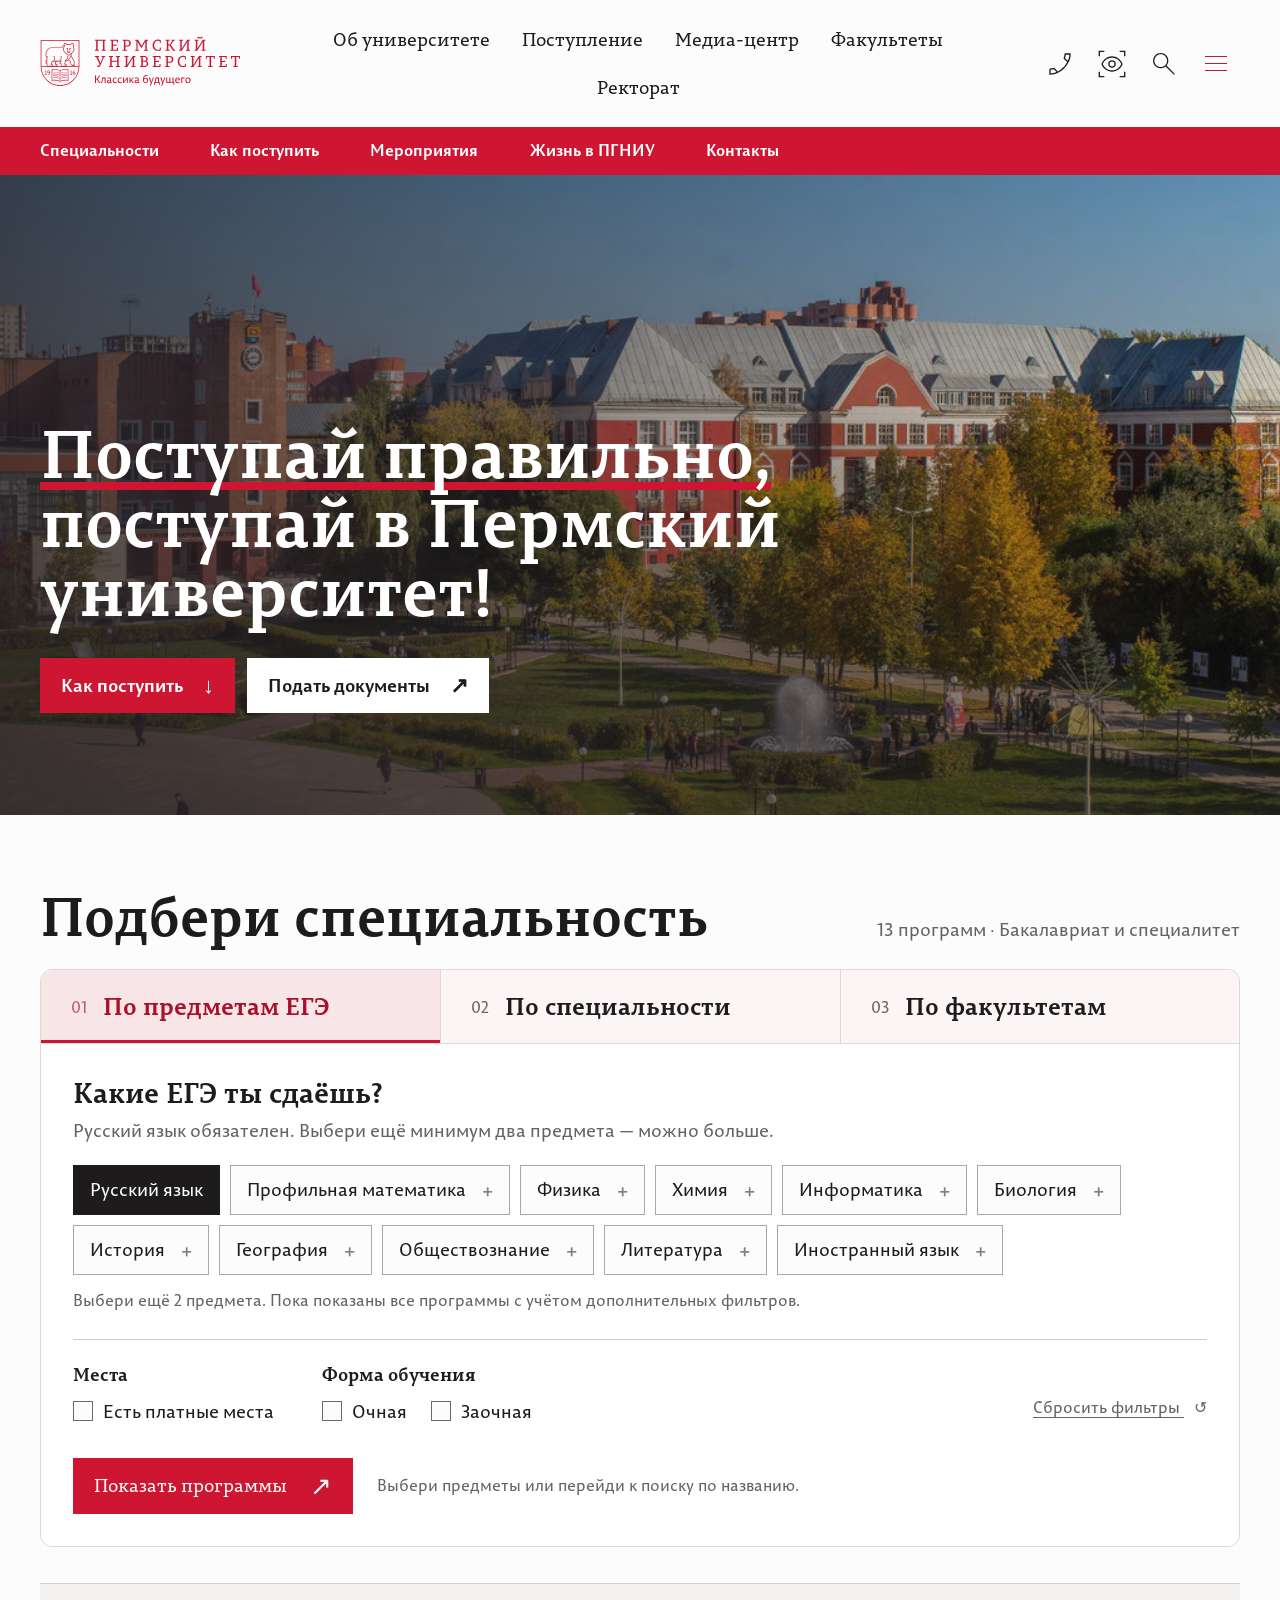
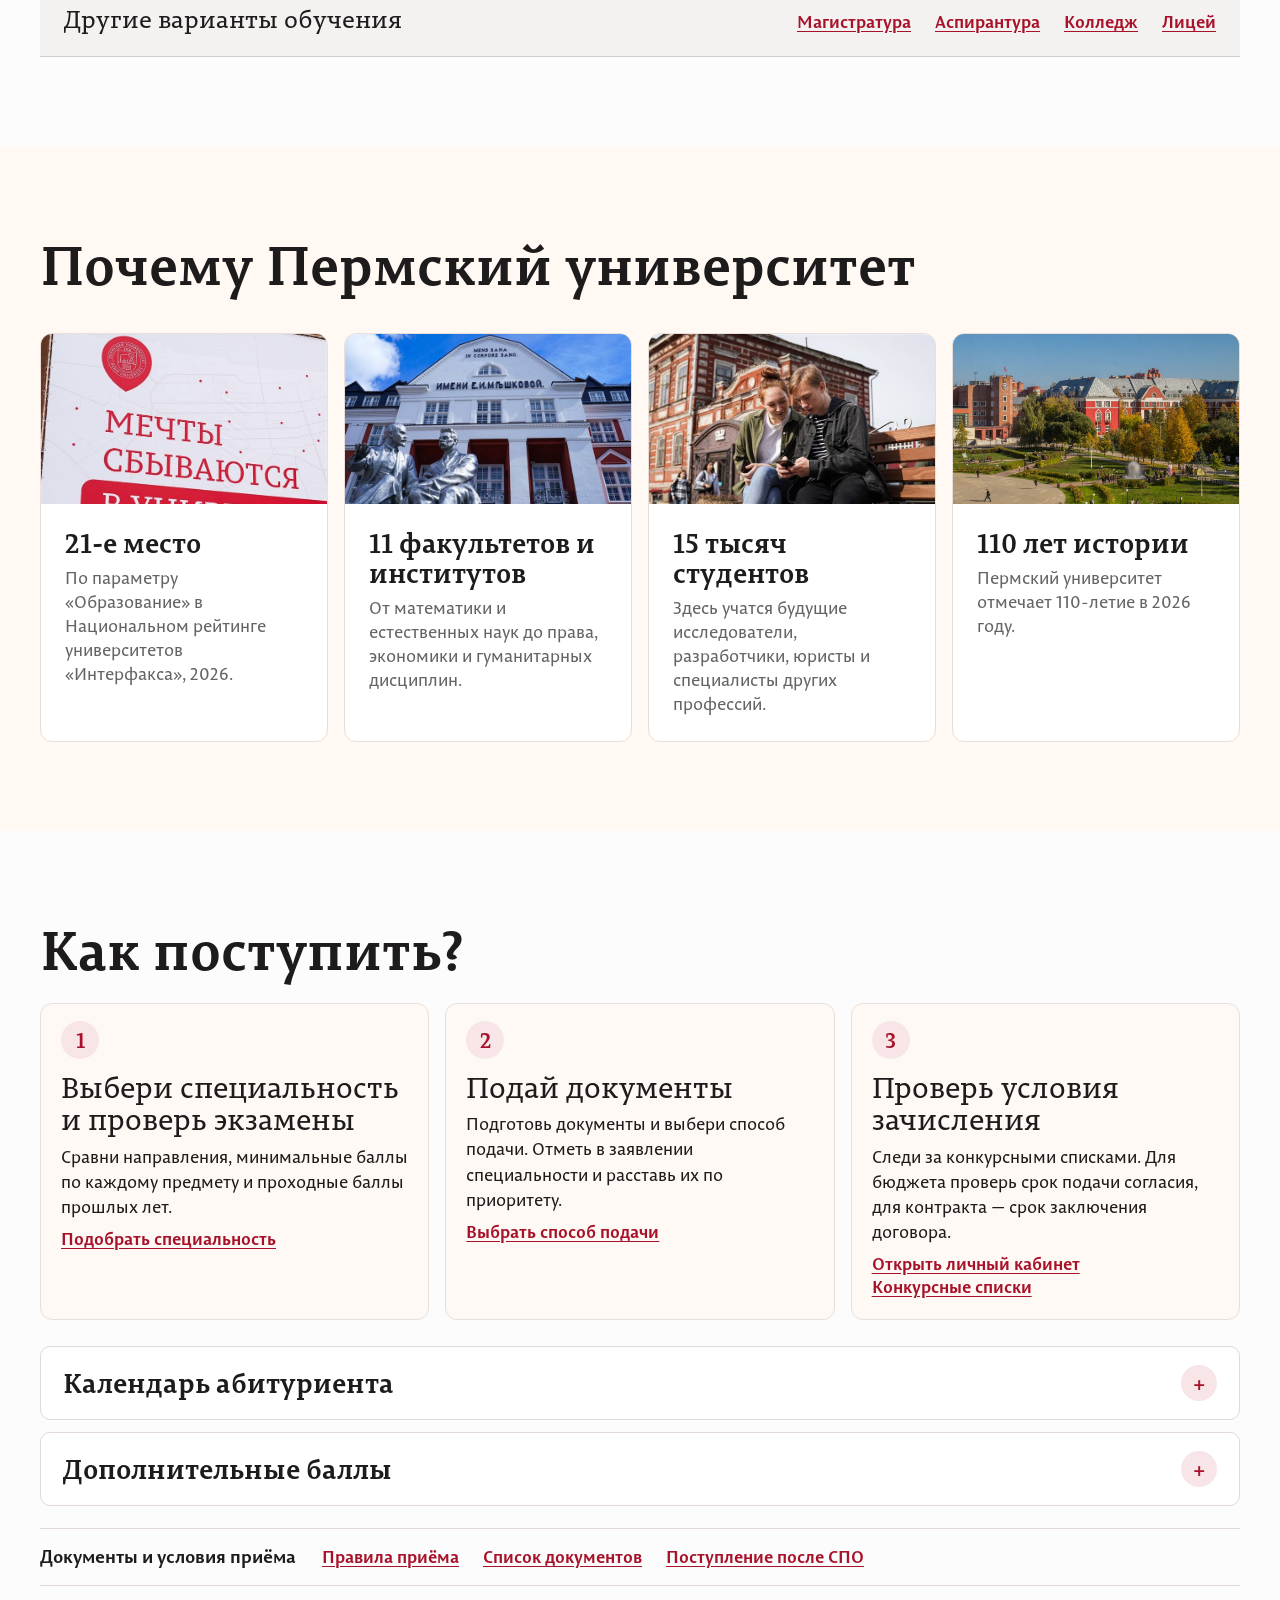
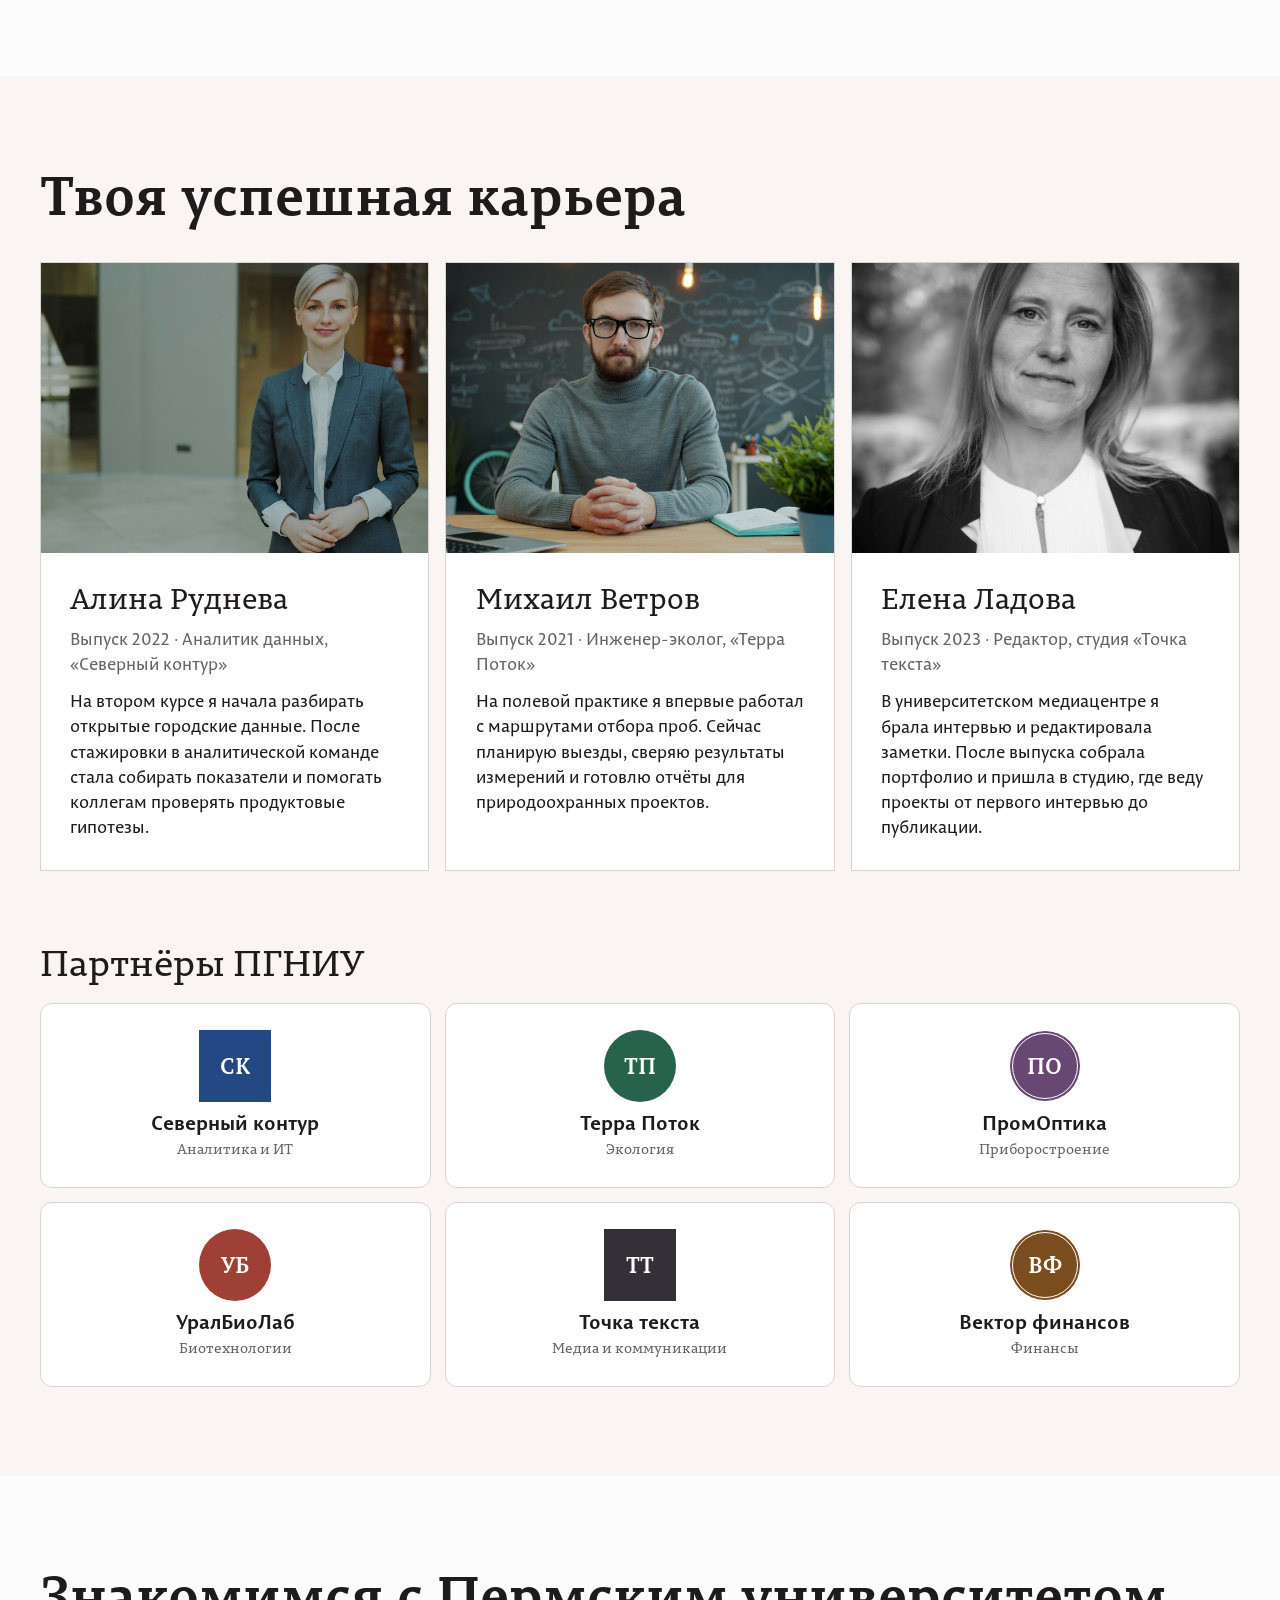
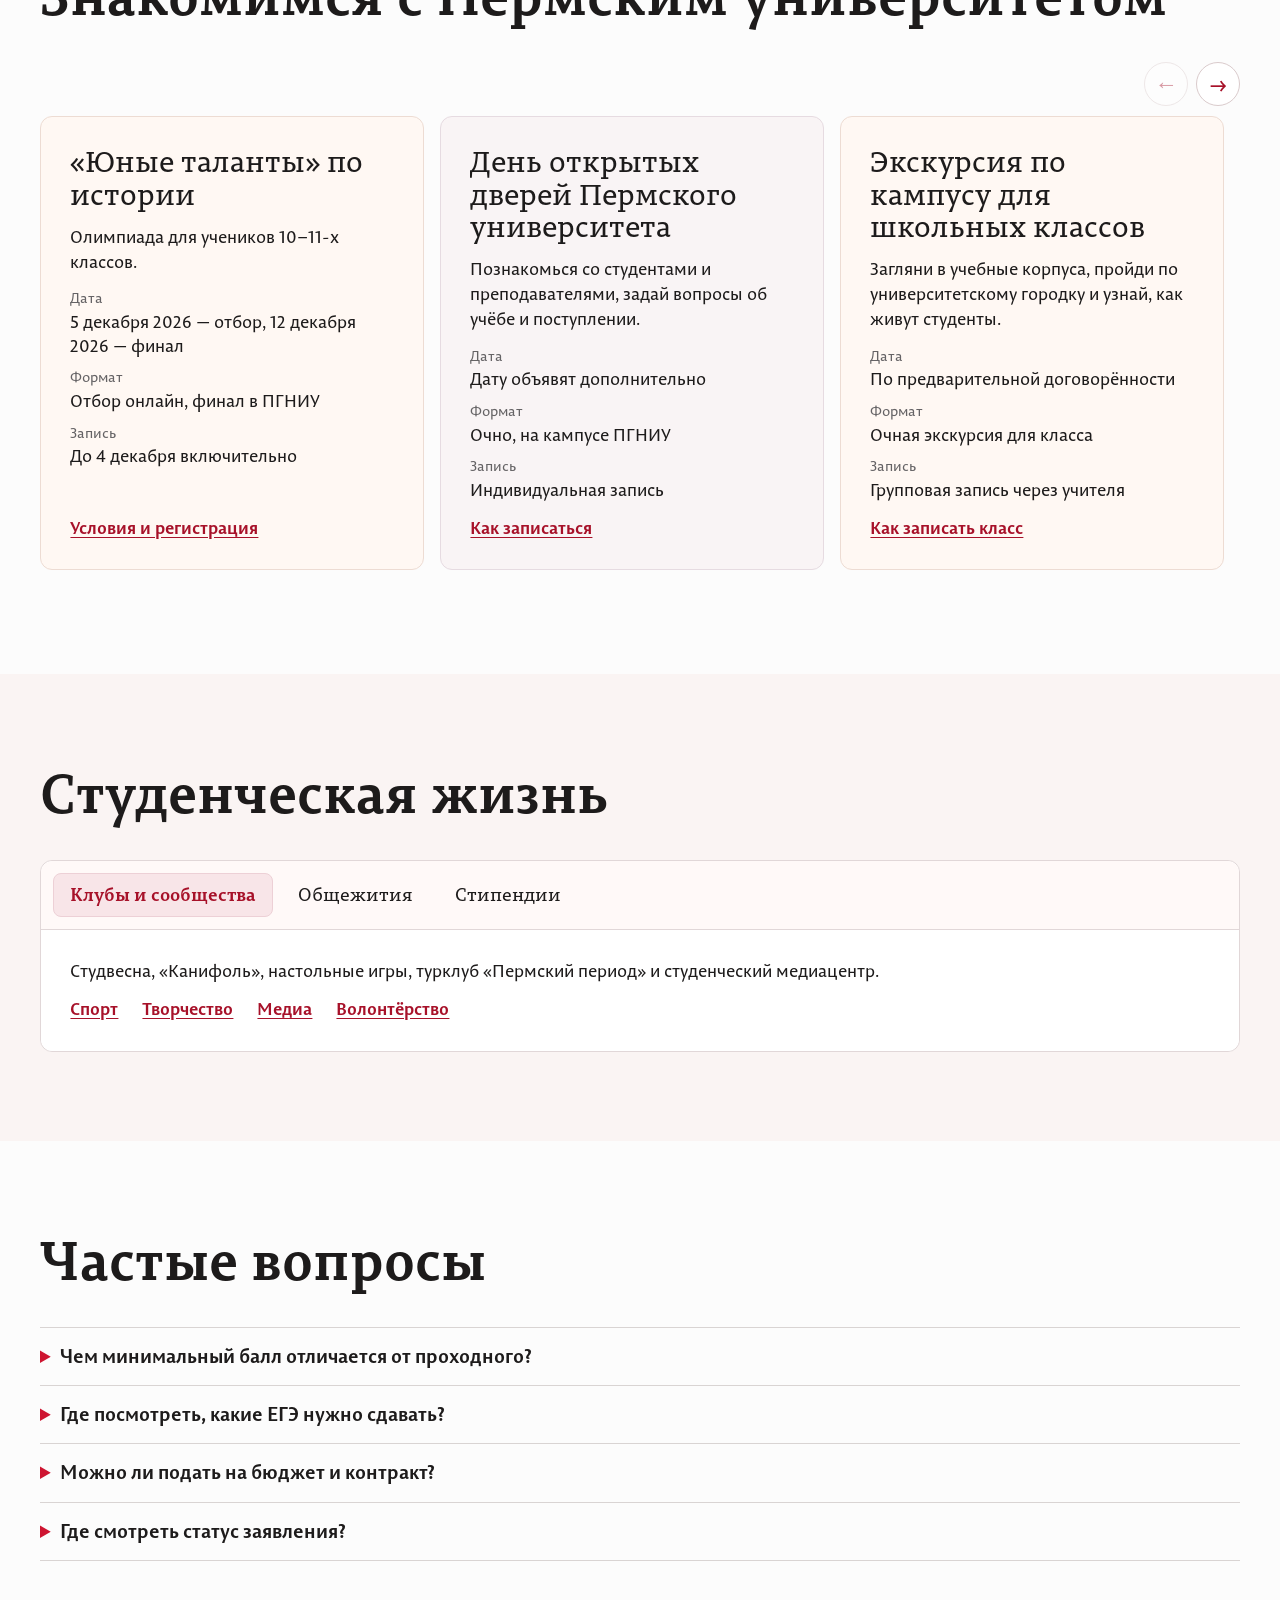
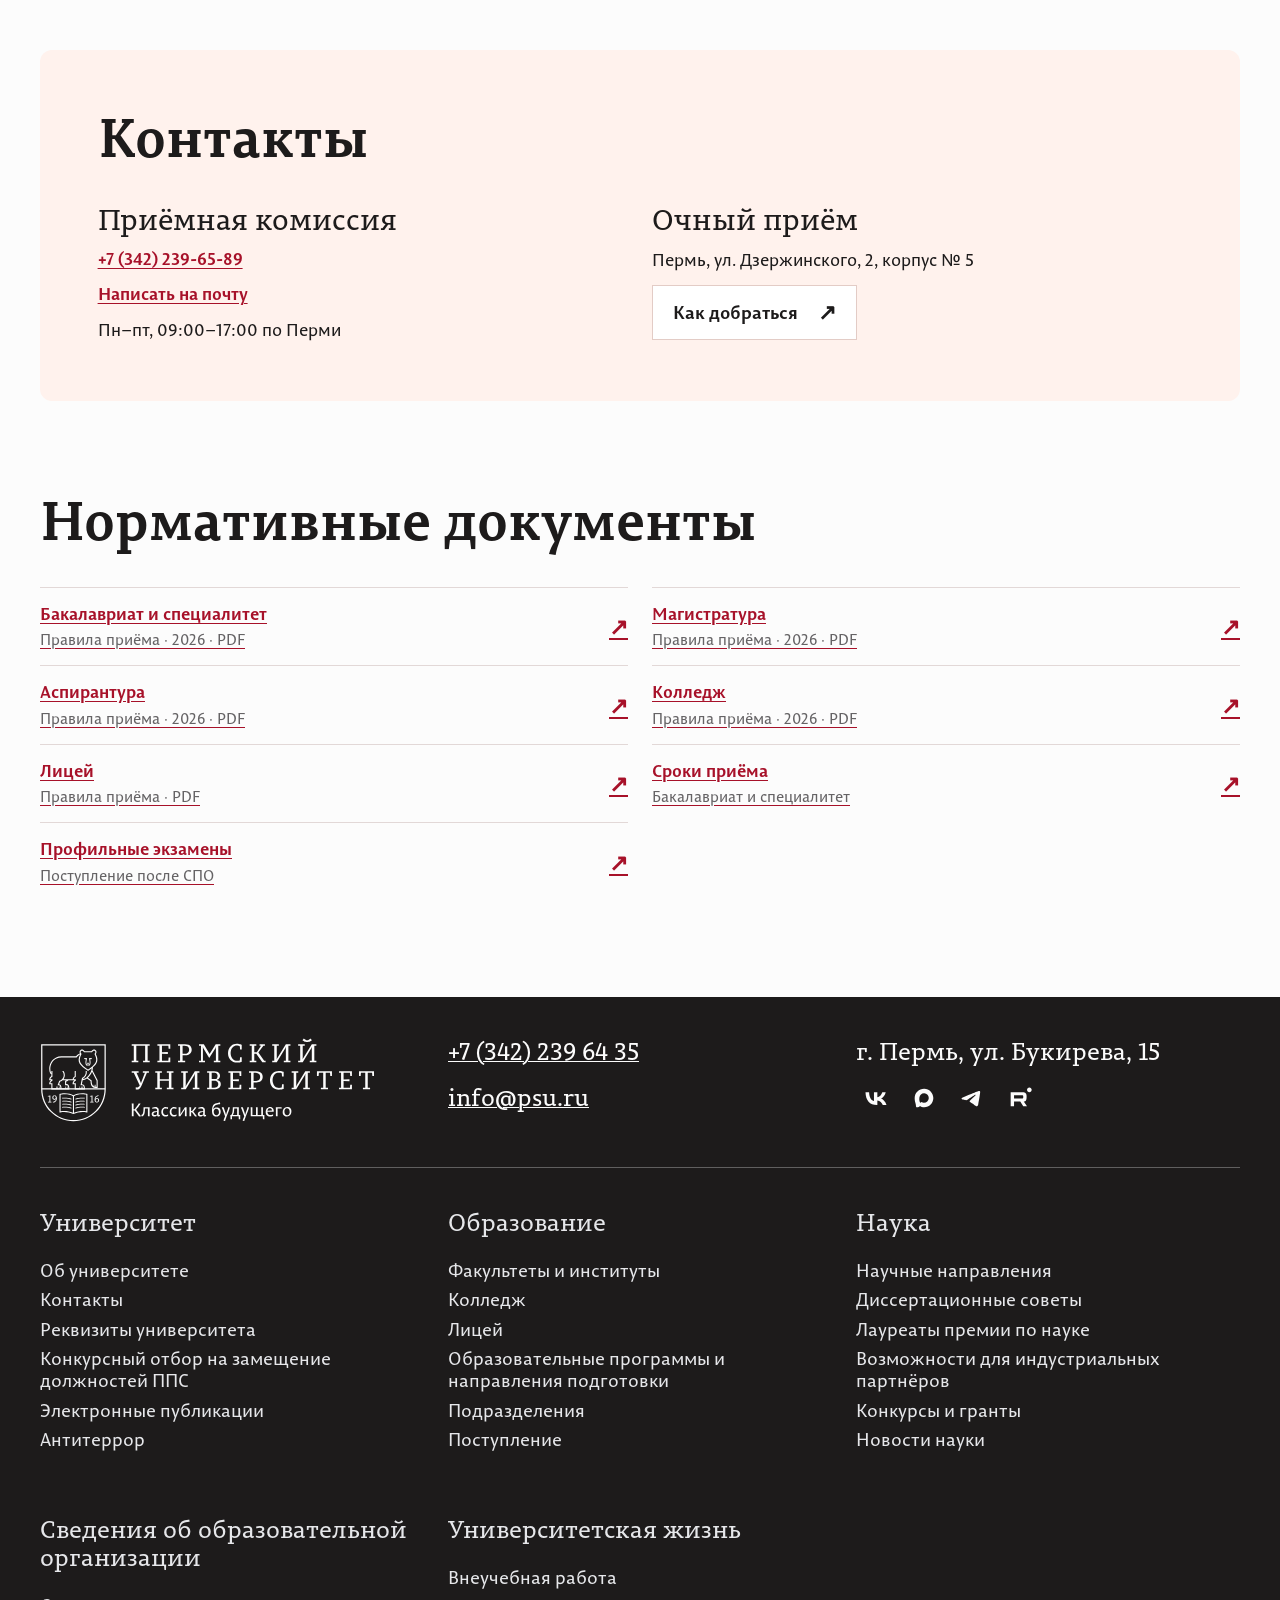
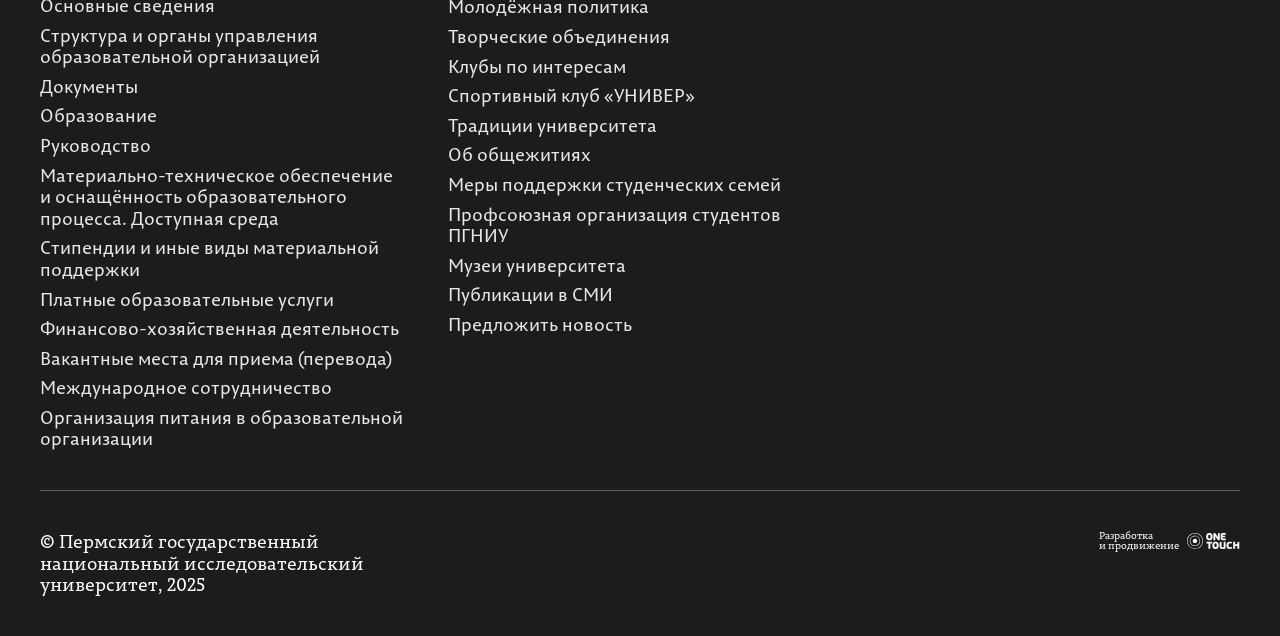
==== commit d73417e1: "Revise admissions layout and restore picker copy" ====
--- a/index.html
+++ b/index.html
@@ -914,9 +914,9 @@
   <section class="container admissions-picker-section" id="programs" aria-labelledby="picker-title">
     <div class="admissions-picker-heading">
       <h2 id="picker-title">Подбери специальность</h2>
-      <p><span id="catalog-info">Бакалавриат и специалитет</span> · <span id="admission-year">Приём 2027</span></p>
+      <p id="catalog-info">Бакалавриат и специалитет</p>
     </div>
-    <form class="program-picker" id="program-picker" novalidate aria-labelledby="picker-title">
+    <form class="program-picker" id="program-picker" novalidate aria-label="Подбор образовательной программы">
       <div class="picker-tabs" role="tablist" aria-label="Способ подбора">
         <button class="picker-tab" id="tab-exams" role="tab" type="button" aria-selected="true" aria-controls="panel-exams" tabindex="0"><span class="picker-tab-number">01</span> По предметам ЕГЭ</button>
         <button class="picker-tab" id="tab-program" role="tab" type="button" aria-selected="false" aria-controls="panel-program" tabindex="-1"><span class="picker-tab-number">02</span> По специальности</button>
@@ -929,32 +929,36 @@
           <p id="subject-hint" class="picker-hint" aria-live="polite">Загружаем предметы…</p>
         </div>
         <div id="panel-program" role="tabpanel" aria-labelledby="tab-program" hidden>
-          <div class="picker-heading"><h2>Что тебе интересно?</h2><p>Начни вводить название специальности или направления подготовки.</p></div>
+          <div class="picker-heading"><h2>Что тебе интересно?</h2><p>Начни вводить название программы или направления подготовки.</p></div>
           <div class="program-autocomplete">
-            <label class="visually-hidden" for="program-query">Название специальности или направления</label>
+            <label class="visually-hidden" for="program-query">Название программы или направления</label>
             <div class="program-input-wrap"><svg width="24" height="24" aria-hidden="true"><use href="#search"></use></svg><input id="program-query" type="text" role="combobox" aria-autocomplete="list" aria-expanded="false" aria-controls="program-suggestions" autocomplete="off" placeholder="Например, биология или информационные системы"><button id="clear-query" class="clear-query" type="button" aria-label="Очистить название" hidden>×</button></div>
-            <ul id="program-suggestions" class="program-suggestions" role="listbox" aria-label="Специальности" hidden></ul>
+            <ul id="program-suggestions" class="program-suggestions" role="listbox" aria-label="Программы" hidden></ul>
             <p class="picker-hint" id="query-hint">Можно искать по названию, направлению или коду.</p>
           </div>
         </div>
         <div id="panel-faculties" role="tabpanel" aria-labelledby="tab-faculties" hidden>
           <div class="picker-heading"><h2>Где ты хочешь учиться?</h2><p>Выбери один или несколько факультетов и институтов. Количество не ограничено.</p></div>
           <fieldset class="subject-fieldset" aria-describedby="faculty-hint"><legend class="visually-hidden">Факультеты и институты</legend><div id="faculty-options" class="subject-options"></div></fieldset>
-          <p id="faculty-hint" class="picker-hint" aria-live="polite">Без выбора показаны специальности всех факультетов.</p>
+          <p id="faculty-hint" class="picker-hint" aria-live="polite">Без выбора показаны программы всех факультетов.</p>
         </div>
         <div class="picker-filters">
           <fieldset class="picker-filter-group"><legend>Места</legend><label class="picker-check"><input id="paid-only" type="checkbox"><span>Есть платные места</span></label></fieldset>
           <fieldset class="picker-filter-group"><legend>Форма обучения</legend><div id="study-mode-options" class="mode-options"></div></fieldset>
           <button class="picker-reset" id="reset-picker" type="button">Сбросить фильтры <span aria-hidden="true">↺</span></button>
         </div>
-        <div class="picker-actions"><button type="submit" class="btn btn_red picker-submit" id="picker-submit">Показать специальности <span aria-hidden="true">↗</span></button><p id="picker-summary">Выбери предметы или перейди к поиску по названию.</p></div>
+        <div class="picker-actions"><button type="submit" class="btn btn_red picker-submit" id="picker-submit">Показать программы <span aria-hidden="true">↗</span></button><p id="picker-summary">Выбери предметы или перейди к поиску по названию.</p></div>
       </div>
     </form>
 
-    <div class="catalog-heading"><div><h2 id="results-heading">Все специальности</h2></div><p id="results-count" role="status" aria-live="polite">Загружаем специальности…</p></div>
-    <div id="program-results" class="program-results" aria-labelledby="results-heading" aria-busy="true"></div>
-    <nav id="program-pagination" class="program-pagination" aria-label="Страницы специальностей" hidden></nav>
-    <noscript><p class="catalog-empty">Для подбора специальностей включи JavaScript в браузере.</p></noscript>
+    <div class="admissions-results" id="picker-results" hidden>
+      <div class="admissions-results-content">
+        <div class="catalog-heading"><div><h2 id="results-heading">Все программы</h2></div><p id="results-count" role="status" aria-live="polite">Загружаем каталог…</p></div>
+        <div id="program-results" class="program-results" aria-labelledby="results-heading" aria-busy="true"></div>
+        <nav id="program-pagination" class="program-pagination" aria-label="Страницы программ" hidden></nav>
+      </div>
+    </div>
+    <noscript><p class="catalog-empty">Для подбора программ включи JavaScript в браузере.</p></noscript>
     <aside class="admissions-other" aria-labelledby="other-study-title">
       <h3 id="other-study-title">Другие варианты обучения</h3>
       <div class="admissions-link-list">
@@ -970,67 +974,69 @@
     <div class="container">
       <h2 class="entry-heading" id="facts-title">Почему Пермский университет</h2>
       <ul class="admissions-fact-list">
-        <li><strong>21-е место</strong><p>По параметру «Образование» в Национальном рейтинге университетов «Интерфакса», 2026.</p></li>
-        <li><strong>11 факультетов и институтов</strong><p>От математики и естественных наук до права, экономики и гуманитарных дисциплин.</p></li>
-        <li><strong>Единый кампус</strong><p>Учебные корпуса и университетские пространства на одной территории.</p></li>
-        <li><strong>15 тысяч студентов</strong><p>Здесь учатся будущие исследователи, разработчики, юристы и специалисты других профессий.</p></li>
-        <li><strong>110 лет истории</strong><p>Пермский университет отмечает 110-летие в 2026 году.</p></li>
+        <li class="admissions-fact-card"><img loading="lazy" src="assets/images/admissions/education.jpg" alt=""><div><h3>21-е место</h3><p>По параметру «Образование» в Национальном рейтинге университетов «Интерфакса», 2026.</p></div></li>
+        <li class="admissions-fact-card"><img loading="lazy" src="assets/images/admissions/faculties.jpg" alt=""><div><h3>11 факультетов и институтов</h3><p>От математики и естественных наук до права, экономики и гуманитарных дисциплин.</p></div></li>
+        <li class="admissions-fact-card"><img loading="lazy" src="assets/images/admissions/students.jpg" alt=""><div><h3>15 тысяч студентов</h3><p>Здесь учатся будущие исследователи, разработчики, юристы и специалисты других профессий.</p></div></li>
+        <li class="admissions-fact-card"><img loading="lazy" src="assets/images/admissions/campus.jpg" alt=""><div><h3>110 лет истории</h3><p>Пермский университет отмечает 110-летие в 2026 году.</p></div></li>
       </ul>
     </div>
   </section>
 
   <section class="container entry-section" id="how-to-apply" aria-labelledby="how-to-apply-title">
-    <h2 class="entry-heading" id="how-to-apply-title">Как поступить после 11-го класса</h2>
-    <div class="admissions-apply-grid">
-      <ol class="admissions-steps">
-        <li><h3>Выбери специальность и проверь экзамены</h3><p>Сравни направления, минимальные баллы по каждому предмету и проходные баллы прошлых лет.</p><a href="#programs">Подобрать специальность</a></li>
-        <li><h3>Подай документы</h3><p>Подготовь документы и выбери способ подачи. Отметь в заявлении специальности и расставь их по приоритету.</p><a href="#ways-to-apply" data-entry-dialog>Выбрать способ подачи</a></li>
-        <li><h3>Проверь условия зачисления</h3><p>Следи за конкурсными списками. Для бюджета проверь срок подачи согласия, для контракта — срок заключения договора.</p><a href="https://abiturient.psu.ru/">Открыть личный кабинет</a> <a href="https://psu.ru/postuplenie/">Конкурсные списки</a></li>
-      </ol>
-      <aside class="entry-card admissions-apply-links" aria-label="Документы и условия">
+    <h2 class="entry-heading" id="how-to-apply-title">Как поступить?</h2>
+    <ol class="admissions-steps">
+      <li><h3>Выбери специальность и проверь экзамены</h3><p>Сравни направления, минимальные баллы по каждому предмету и проходные баллы прошлых лет.</p><a href="#programs">Подобрать специальность</a></li>
+      <li><h3>Подай документы</h3><p>Подготовь документы и выбери способ подачи. Отметь в заявлении специальности и расставь их по приоритету.</p><a href="#ways-to-apply" data-entry-dialog>Выбрать способ подачи</a></li>
+      <li><h3>Проверь условия зачисления</h3><p>Следи за конкурсными списками. Для бюджета проверь срок подачи согласия, для контракта — срок заключения договора.</p><a href="https://abiturient.psu.ru/">Открыть личный кабинет</a> <a href="https://psu.ru/postuplenie/">Конкурсные списки</a></li>
+    </ol>
+    <div class="admissions-apply-accordions">
+      <details class="admissions-disclosure" id="calendar">
+        <summary id="calendar-title">Календарь абитуриента</summary>
+        <div class="admissions-disclosure-body admissions-calendar">
+          <div class="calendar-heading">
+            <h3 class="entry-subheading">Сроки приёма <span id="calendar-year"></span></h3>
+            <fieldset class="calendar-switch">
+              <legend class="visually-hidden">Условия поступления</legend>
+              <label><input type="radio" name="admission-funding" value="budget" checked><span>Бюджет</span></label>
+              <label><input type="radio" name="admission-funding" value="contract"><span>Контракт</span></label>
+            </fieldset>
+          </div>
+          <p id="calendar-status" class="visually-hidden" role="status"></p>
+          <ul id="calendar-key-dates" class="calendar-dates"></ul>
+          <details id="calendar-other" class="entry-details">
+            <summary>Все сроки</summary>
+            <ul id="calendar-other-dates" class="calendar-dates"></ul>
+          </details>
+        </div>
+      </details>
+      <details class="admissions-disclosure">
+        <summary id="benefits-title">Дополнительные баллы</summary>
+        <div class="admissions-disclosure-body entry-grid entry-grid-three">
+          <article class="entry-card">
+            <h4>«Юные таланты»</h4>
+            <p>Выбери предмет и попробуй решить задания олимпиады. Ближайший пример — история.</p>
+            <dl class="entry-facts"><div><dt>Классы</dt><dd>10–11-е, история</dd></div><div><dt>Сроки</dt><dd>5 декабря 2026 — отборочный этап, 12 декабря 2026 — заключительный</dd></div><div><dt>Как учитывается результат</dt><dd>Диплом учитывается по правилам приёма соответствующего года и зависит от предмета олимпиады.</dd></div></dl>
+            <a href="https://olymp.psu.ru/">Зарегистрироваться</a>
+            <a href="https://olymp.psu.ru/news/otkryta-registratsiya-na-olimpiadu-po-istorii">Условия по истории на 2026 год</a>
+          </article>
+          <article class="entry-card" id="open-university-card"></article>
+          <article class="entry-card">
+            <h4>За что начисляют дополнительные баллы</h4>
+            <p>Проверь, какие твои достижения можно учесть при поступлении.</p>
+            <dl class="entry-facts"><div><dt>Классы</dt><dd>Выпускники 11-го класса и поступающие после СПО</dd></div><div><dt>Сроки</dt><dd>Подготовь подтверждения вместе с документами на поступление.</dd></div><div><dt>Как учитывается результат</dt><dd>К конкурсной сумме прибавят баллы за достижения из правил приёма.</dd></div></dl>
+            <a href="https://olymp.psu.ru/assets/user-doc/informatics/pravila-priema_bkl-2026.pdf">Достижения по правилам 2026 года</a>
+          </article>
+        </div>
+      </details>
+    </div>
+    <div class="admissions-doc-shortcuts">
+      <h3>Документы и условия приёма</h3>
+      <div class="admissions-link-list">
+        <a href="https://psu.ru/upload/iblock/35c/bj5el9jga7srh8k9s2e7p8khzaoaal91/pravila-priema_bkl-2026.pdf">Правила приёма</a>
         <a href="#document-list" data-entry-dialog>Список документов</a>
-        <a href="#ways-to-apply" data-entry-dialog>Способы подачи</a>
-        <a href="https://olymp.psu.ru/assets/user-doc/informatics/pravila-priema_bkl-2026.pdf">Правила приёма</a>
-        <a href="#after-college" data-entry-dialog>Поступление после СПО</a>
-      </aside>
+        <a href="https://psu.ru/postuplenie/bakalavriat/profilnye-ekzameny-dlya-postupayushchikh-na-baze-spo/">Поступление после СПО</a>
+      </div>
     </div>
-
-    <section class="entry-subsection admissions-calendar" id="calendar" aria-labelledby="calendar-title">
-      <div class="calendar-heading">
-        <h3 id="calendar-title" class="entry-subheading">Календарь поступления <span id="calendar-year"></span></h3>
-        <fieldset class="calendar-switch">
-          <legend class="visually-hidden">Условия поступления</legend>
-          <label><input type="radio" name="admission-funding" value="budget" checked><span>Бюджет</span></label>
-          <label><input type="radio" name="admission-funding" value="contract"><span>Контракт</span></label>
-        </fieldset>
-      </div>
-      <p id="calendar-status" class="visually-hidden" role="status"></p>
-      <ul id="calendar-key-dates" class="calendar-dates"></ul>
-      <details id="calendar-other" class="entry-details">
-        <summary>Все сроки</summary>
-        <ul id="calendar-other-dates" class="calendar-dates"></ul>
-      </details>
-    </section>
-
-    <section class="entry-subsection" aria-labelledby="benefits-title">
-      <h3 class="entry-subheading" id="benefits-title">Олимпиады и дополнительные баллы</h3>
-      <div class="entry-grid entry-grid-three">
-        <article class="entry-card">
-          <h4>«Юные таланты»</h4>
-          <p>Выбери предмет и попробуй решить задания олимпиады. Ближайший пример — история.</p>
-          <dl class="entry-facts"><div><dt>Классы</dt><dd>10–11-е, история</dd></div><div><dt>Сроки</dt><dd>5 декабря 2026 — отборочный этап, 12 декабря 2026 — заключительный</dd></div><div><dt>Как учитывается результат</dt><dd>Диплом учитывается по правилам приёма соответствующего года и зависит от предмета олимпиады.</dd></div></dl>
-          <a href="https://olymp.psu.ru/">Зарегистрироваться</a>
-          <a href="https://olymp.psu.ru/news/otkryta-registratsiya-na-olimpiadu-po-istorii">Условия по истории на 2026 год</a>
-        </article>
-        <article class="entry-card" id="open-university-card"></article>
-        <article class="entry-card">
-          <h4>За что начисляют дополнительные баллы</h4>
-          <p>Проверь, какие твои достижения можно учесть при поступлении.</p>
-          <dl class="entry-facts"><div><dt>Классы</dt><dd>Выпускники 11-го класса и поступающие после СПО</dd></div><div><dt>Сроки</dt><dd>Подготовь подтверждения вместе с документами на поступление.</dd></div><div><dt>Как учитывается результат</dt><dd>К конкурсной сумме прибавят баллы за достижения из правил приёма.</dd></div></dl>
-          <a href="https://olymp.psu.ru/assets/user-doc/informatics/pravila-priema_bkl-2026.pdf">Достижения по правилам 2026 года</a>
-        </article>
-      </div>
-    </section>
   </section>
 
   <section class="admissions-career" aria-labelledby="career-title">
@@ -1046,37 +1052,37 @@
 
   <section class="container entry-section" id="events" aria-labelledby="events-title">
     <h2 class="entry-heading" id="events-title">Знакомимся с Пермским университетом</h2>
-    <div class="entry-grid entry-grid-two" id="featured-events"></div>
-    <details class="entry-details admissions-all-events">
-      <summary>Все мероприятия</summary>
-      <div class="entry-grid entry-grid-three" id="all-events"></div>
-    </details>
+    <div class="admissions-events-slider">
+      <div class="admissions-slider-controls" aria-label="Управление слайдером">
+        <button type="button" data-events-previous aria-label="Предыдущие мероприятия" aria-controls="admissions-events-track" disabled>←</button>
+        <button type="button" data-events-next aria-label="Следующие мероприятия" aria-controls="admissions-events-track" disabled>→</button>
+      </div>
+      <ul class="admissions-events-track" id="admissions-events-track" tabindex="0" aria-label="Мероприятия Пермского университета"></ul>
+    </div>
   </section>
 
   <section class="admissions-life" id="student-life" aria-labelledby="student-life-title">
     <div class="container entry-section">
       <h2 class="entry-heading" id="student-life-title">Студенческая жизнь</h2>
-      <div class="entry-grid entry-grid-two">
-        <article class="entry-card admissions-campus-card">
-          <img src="assets/images/admissions/campus.jpg" width="1019" height="574" alt="Учебные корпуса Пермского университета и сквер с фонтаном" loading="lazy">
-          <div class="entry-card-content">
-            <h3>Кампус</h3>
-            <p>Прогуляйся по университетскому городку и посмотри, где проходят занятия, встречи и студенческие события.</p>
-            <a href="https://yandex.ru/maps/?text=ПГНИУ%2C%20Пермь">Открыть карту кампуса</a>
-          </div>
-        </article>
-        <article class="entry-card" id="housing-card"></article>
-        <article class="entry-card" id="scholarships-card"></article>
-        <article class="entry-card">
-          <h3>Клубы и сообщества</h3>
-          <p>Студвесна, «Канифоль», настольные игры, турклуб «Пермский период» и студенческий медиацентр.</p>
-          <div class="admissions-link-list">
-            <a href="#club-sport" data-entry-dialog>Спорт</a>
-            <a href="#club-arts" data-entry-dialog>Творчество</a>
-            <a href="#club-media" data-entry-dialog>Медиа</a>
-            <a href="#club-volunteering" data-entry-dialog>Волонтёрство</a>
-          </div>
-        </article>
+      <div class="admissions-life-widget" id="life-widget">
+        <div class="admissions-life-tabs" role="tablist" aria-label="Студенческая жизнь">
+          <button type="button" id="life-tab-clubs" role="tab" aria-selected="true" aria-controls="life-panel-clubs">Клубы и сообщества</button>
+          <button type="button" id="life-tab-housing" role="tab" aria-selected="false" aria-controls="life-panel-housing" tabindex="-1">Общежития</button>
+          <button type="button" id="life-tab-scholarships" role="tab" aria-selected="false" aria-controls="life-panel-scholarships" tabindex="-1">Стипендии</button>
+        </div>
+        <div class="admissions-life-panel" id="life-panel-clubs" role="tabpanel" aria-labelledby="life-tab-clubs">
+          <article class="entry-card">
+            <p>Студвесна, «Канифоль», настольные игры, турклуб «Пермский период» и студенческий медиацентр.</p>
+            <div class="admissions-link-list">
+              <a href="#club-sport" data-entry-dialog>Спорт</a>
+              <a href="#club-arts" data-entry-dialog>Творчество</a>
+              <a href="#club-media" data-entry-dialog>Медиа</a>
+              <a href="#club-volunteering" data-entry-dialog>Волонтёрство</a>
+            </div>
+          </article>
+        </div>
+        <div class="admissions-life-panel" id="life-panel-housing" role="tabpanel" aria-labelledby="life-tab-housing" hidden><article class="entry-card" id="housing-card"></article></div>
+        <div class="admissions-life-panel" id="life-panel-scholarships" role="tabpanel" tabindex="0" aria-labelledby="life-tab-scholarships" hidden><article class="entry-card" id="scholarships-card"></article></div>
       </div>
     </div>
   </section>
@@ -1101,6 +1107,19 @@
     </div>
   </section>
 
+  <section class="container entry-section" id="admissions-documents" aria-labelledby="admissions-documents-title">
+    <h2 class="entry-heading" id="admissions-documents-title">Нормативные документы</h2>
+    <ul class="admissions-document-list">
+      <li><a href="https://psu.ru/upload/iblock/35c/bj5el9jga7srh8k9s2e7p8khzaoaal91/pravila-priema_bkl-2026.pdf"><strong>Бакалавриат и специалитет</strong><span>Правила приёма · 2026 · PDF</span><span class="admissions-document-arrow" aria-hidden="true">↗</span></a></li>
+      <li><a href="https://psu.ru/upload/iblock/7ea/d1tzy8ggni9mnsfvaeci8ta584f3g77h/pravila-priema_mag-2026.pdf"><strong>Магистратура</strong><span>Правила приёма · 2026 · PDF</span><span class="admissions-document-arrow" aria-hidden="true">↗</span></a></li>
+      <li><a href="https://psu.ru/upload/iblock/f51/98i2y9zqsi93dv5mo6r8375h4i11hsqv/pravila-priema_asp-2026.pdf"><strong>Аспирантура</strong><span>Правила приёма · 2026 · PDF</span><span class="admissions-document-arrow" aria-hidden="true">↗</span></a></li>
+      <li><a href="https://psu.ru/upload/iblock/172/0gurdbutf9jnc0479c6kgg756dn0fmwt/pravila-priema-spo-2026.pdf"><strong>Колледж</strong><span>Правила приёма · 2026 · PDF</span><span class="admissions-document-arrow" aria-hidden="true">↗</span></a></li>
+      <li><a href="https://psu.ru/upload/iblock/e86/dexl3gotdiy4mpjuuupndqnakryj2qfn/pravila-priema_litsei.pdf"><strong>Лицей</strong><span>Правила приёма · PDF</span><span class="admissions-document-arrow" aria-hidden="true">↗</span></a></li>
+      <li><a href="https://psu.ru/postuplenie/bakalavriat/sroki-priema-v-bakalavriat-i-spetsialitet/"><strong>Сроки приёма</strong><span>Бакалавриат и специалитет</span><span class="admissions-document-arrow" aria-hidden="true">↗</span></a></li>
+      <li><a href="https://psu.ru/postuplenie/bakalavriat/profilnye-ekzameny-dlya-postupayushchikh-na-baze-spo/"><strong>Профильные экзамены</strong><span>Поступление после СПО</span><span class="admissions-document-arrow" aria-hidden="true">↗</span></a></li>
+    </ul>
+  </section>
+
   <dialog class="entry-dialog" id="admissions-dialog" aria-labelledby="admissions-dialog-title">
     <div class="entry-dialog-header"><h2 id="admissions-dialog-title"></h2><form method="dialog"><button class="entry-dialog-close" type="submit" aria-label="Закрыть окно">×</button></form></div>
     <div id="admissions-dialog-body"></div>
--- a/assets/css/admissions-page.css
+++ b/assets/css/admissions-page.css
@@ -9,7 +9,7 @@
 .admissions-hero { position: relative; isolation: isolate; display: grid; align-items: end; overflow: hidden; min-height: clamp(440px, 55vw, 640px); background: #302b2a; color: #fff; }
 .admissions-hero-image, .admissions-hero::after { position: absolute; inset: 0; width: 100%; height: 100%; }
 .admissions-hero-image { z-index: -2; object-fit: cover; object-position: center 48%; }
-.admissions-hero::after { content: ""; z-index: -1; background: linear-gradient(90deg, #161218c9 0%, #16121869 59%, #16121805 100%), linear-gradient(0deg, #161218a6, transparent 76%); }
+.admissions-hero::after { content: ""; z-index: -1; background: linear-gradient(90deg, #231e23bd 0%, #231e2354 60%, #231e2300 100%), linear-gradient(0deg, #231e237e, transparent 68%); }
 .admissions-hero-content { width: 100%; padding-block: clamp(56px, 8vw, 104px); }
 .admissions .admissions-hero h1 { max-width: 900px; margin: 0; color: inherit; font-size: clamp(42px, 5.25vw, 80px); text-transform: none; line-height: 1.03; }
 .admissions-hero-links { display: flex; flex-wrap: wrap; gap: 12px; margin-top: 32px; }
@@ -19,7 +19,7 @@
 .entry-button-red:hover { color: #fff; background: #a91128; }
 .entry-button-light { background: #fff; color: var(--admission-ink); }
 .entry-button-light:hover { background: #f4e6e8; color: var(--admission-ink); }
-.admissions-hero a:focus-visible, .admissions-contacts a:focus-visible { outline-color: #fff; }
+.admissions-hero a:focus-visible { outline-color: #fff; }
 .admissions-picker-section { padding-block: clamp(34px, 6vw, 72px) clamp(54px, 7vw, 96px); }
 .admissions-picker-heading { display: flex; align-items: baseline; justify-content: space-between; flex-wrap: wrap; gap: 10px 24px; margin-bottom: 24px; }
 .admissions-picker-heading h2, .entry-heading { margin: 0; font-size: clamp(32px, 4.25vw, 57px); line-height: 1.07; }
@@ -29,12 +29,10 @@
 .admissions-link-list { display: flex; flex-wrap: wrap; gap: 12px 24px; }
 .admissions-other a, .entry-section a:not(.entry-button), .entry-dialog a { color: #a71129; text-decoration: underline; text-underline-offset: 3px; }
 .admissions-other a:hover, .entry-section a:not(.entry-button):hover, .entry-dialog a:hover { color: #7e0b1b; }
-.admissions-facts { padding-block: clamp(50px, 7vw, 94px); background: #211d1e; color: #fff; }
+.admissions-facts { padding-block: clamp(50px, 7vw, 94px); background: #fff8f3; color: var(--admission-ink); }
 .admissions-facts h2 { color: inherit; }
-.admissions-fact-list { display: grid; grid-template-columns: repeat(5, minmax(0, 1fr)); gap: 22px; padding: 0; margin: 34px 0 0; list-style: none; }
-.admissions-fact-list li { padding-top: 18px; border-top: 2px solid #f06176; }
-.admissions-fact-list strong { display: block; color: #fff; font: 700 clamp(21px, 2.3vw, 34px)/1.06 PermianSlab, serif; }
-.admissions-fact-list p { color: #efeaeb; margin: 12px 0 0; font-size: 17px; line-height: 1.42; }
+.admissions-fact-list { display: grid; grid-template-columns: repeat(4, minmax(0, 1fr)); gap: 16px; padding: 0; margin: 34px 0 0; list-style: none; }
+.admissions-fact-list p { color: var(--admission-muted); margin: 8px 0 0; font-size: 17px; line-height: 1.42; }
 .entry-section { padding-block: clamp(50px, 7vw, 94px) 0; }
 .entry-heading + * { margin-top: clamp(22px, 4vw, 38px); }
 .entry-subsection { margin-top: clamp(36px, 6vw, 72px); }
@@ -49,14 +47,12 @@
 .entry-facts { display: grid; gap: 10px; margin: 0; font: 17px/1.4 PermianSans, sans-serif; }
 .entry-facts dt { color: var(--admission-muted); font-size: 14px; }
 .entry-facts dd { margin: 2px 0 0; }
-.admissions-apply-grid { display: grid; grid-template-columns: minmax(0, 2fr) minmax(230px, 1fr); gap: 16px; }
-.admissions-steps { display: grid; gap: 16px; margin: 0; padding: 0; list-style: none; counter-reset: entry-step; }
-.admissions-steps li { position: relative; counter-increment: entry-step; padding: 20px 16px 20px 62px; border-top: 1px solid #d9d4d3; }
-.admissions-steps li::before { content: counter(entry-step); position: absolute; left: 0; top: 18px; display: grid; place-items: center; width: 42px; height: 42px; background: var(--admission-red); color: #fff; font: 700 21px/1 PermianSlab, serif; }
+.admissions-steps { display: grid; grid-template-columns: repeat(3, minmax(0, 1fr)); gap: 16px; margin: 24px 0 0; padding: 0; list-style: none; counter-reset: entry-step; }
+.admissions-steps li { position: relative; counter-increment: entry-step; padding: 68px 20px 20px; border: 1px solid #e9dfda; border-radius: 12px; background: #fff9f5; }
+.admissions-steps li::before { content: counter(entry-step); position: absolute; left: 20px; top: 17px; display: grid; place-items: center; width: 38px; height: 38px; border-radius: 50%; background: #f8e5e8; color: #a71129; font: 700 21px/1 PermianSlab, serif; }
 .admissions-steps p { margin-block: 8px; }
 .admissions-steps a { display: inline-block; margin-right: 12px; }
-.admissions-apply-links { align-self: start; background: #f4f2f1; }
-.admissions-calendar { background: #f4f2f1; padding: clamp(18px, 3vw, 34px); }
+.admissions-calendar { background: #fff8f5; }
 .calendar-heading { display: flex; justify-content: space-between; flex-wrap: wrap; align-items: center; gap: 16px; margin-bottom: 20px; }
 .calendar-heading h3 { margin: 0; }
 .calendar-switch { display: inline-flex; padding: 0; margin: 0; border: 1px solid #aaa5a5; }
@@ -75,25 +71,21 @@
 .entry-details summary { cursor: pointer; padding-block: 16px; color: var(--admission-ink); font: 700 19px/1.32 PermianSans, sans-serif; }
 .entry-details summary::marker { color: var(--admission-red); }
 .entry-details > p { max-width: 76ch; padding-bottom: 16px; margin: 0; font-size: 18px; line-height: 1.5; }
-.admissions-career, .admissions-life { background: #f3f0ef; margin-top: clamp(50px, 7vw, 94px); }
+.admissions-career, .admissions-life { background: #faf4f3; margin-top: clamp(50px, 7vw, 94px); }
 .admissions-career .entry-section, .admissions-life .entry-section { padding-bottom: clamp(50px, 7vw, 94px); }
 .admissions-graduate { padding: 0; gap: 0; }
 .admissions-graduate img { width: 100%; height: auto; aspect-ratio: 4/3; object-fit: cover; object-position: 50% 34%; background: #efebea; }
 .entry-card-content { display: grid; gap: 12px; padding: clamp(18px, 2.3vw, 32px); }
 .admissions-graduate .entry-card-content > p:first-of-type { color: var(--admission-muted); }
-.admissions-partners { display: grid; grid-template-columns: repeat(6, minmax(0, 1fr)); gap: 12px; list-style: none; padding: 0; margin: 0; }
-.admissions-partners li { text-align: center; background: #fff; border: 1px solid #d9d4d3; padding: 18px 8px; overflow-wrap: anywhere; }
-.admissions-partners p { margin: 8px 0 0; font: 700 15px/1.25 PermianSans, sans-serif; }
-.admissions-events-featured { border-top: 4px solid var(--admission-red); }
-.admissions-all-events { margin-top: 24px; }
-.admissions-campus-card { padding: 0; gap: 0; }
-.admissions-campus-card img { display: block; width: 100%; height: auto; aspect-ratio: 2.15; object-fit: cover; }
+.admissions-partners { display: grid; grid-template-columns: repeat(3, minmax(0, 1fr)); gap: 14px; list-style: none; padding: 0; margin: 0; }
+.admissions-partners li { text-align: center; background: #fff; border: 1px solid #d9d4d3; padding: 26px 12px; border-radius: 12px; overflow-wrap: anywhere; }
+.admissions-partners p { margin: 8px 0 0; font: 700 20px/1.25 PermianSans, sans-serif; }
 .admissions-faq { border-bottom: 1px solid #d9d4d3; }
-.admissions-contacts { padding: clamp(22px, 4.5vw, 58px); background: #211d1e; color: #fff; }
+.admissions-contacts { padding: clamp(22px, 4.5vw, 58px); background: #fff2ed; border-radius: 12px; color: var(--admission-ink); }
 .admissions-contacts h2 { color: inherit; }
 .admissions-contact-grid { display: grid; grid-template-columns: repeat(2, minmax(0, 1fr)); gap: 24px; }
 .admissions-contact-grid > div { display: grid; justify-items: start; gap: 12px; align-content: start; }
-.entry-section .admissions-contacts a:not(.entry-button) { color: #fff; }
+.admissions-contacts .entry-button { border-color: #e3ccc6; }
 .entry-dialog { position: fixed; inset: 0; margin: auto; width: min(calc(100% - 32px), 600px); max-height: calc(100% - 32px); overflow: auto; padding: clamp(20px, 5vw, 36px); border: 1px solid #272020; background: #fff; color: var(--admission-ink); }
 .entry-dialog::backdrop { background: #211d1ebc; }
 .entry-dialog-header { display: flex; justify-content: space-between; align-items: start; gap: 16px; margin-bottom: 20px; }
@@ -104,8 +96,7 @@
 .college-entry { --admission-ink: #1d1b1b; }
 .college-entry .entry-section { min-height: 65vh; }
 @media (max-width: 1050px) {
-  .admissions-fact-list { grid-template-columns: repeat(3, minmax(0, 1fr)); }
-  .admissions-partners { grid-template-columns: repeat(3, minmax(0, 1fr)); }
+  .admissions-fact-list { grid-template-columns: repeat(2, minmax(0, 1fr)); }
 }
 @media (max-width: 720px) {
   .admissions-nav-inner { gap: 22px; }
@@ -118,7 +109,7 @@
   .admissions-hero-links { gap: 9px; margin-top: 24px; }
   .entry-button { min-height: 48px; padding-inline: 12px; font-size: 16px; gap: 9px; }
   .admissions-fact-list { grid-template-columns: repeat(2, minmax(0, 1fr)); gap: 18px; }
-  .admissions-apply-grid, .entry-grid-two, .entry-grid-three, .admissions-contact-grid { grid-template-columns: minmax(0, 1fr); }
+  .admissions-steps, .entry-grid-two, .entry-grid-three, .admissions-contact-grid { grid-template-columns: minmax(0, 1fr); }
   .admissions-partners { grid-template-columns: repeat(2, minmax(0, 1fr)); }
   .calendar-date { grid-template-columns: minmax(92px, .65fr) minmax(0, 1.4fr); gap: 8px 12px; }
   .calendar-date a { grid-column: 2; }
@@ -127,10 +118,79 @@
   .admissions-fact-list { grid-template-columns: minmax(0, 1fr); }
 }
 .admissions-hero h1 > span { text-decoration: underline .12em var(--admission-red); text-underline-offset: .055em; text-decoration-skip-ink: none; }
-.partner-logo { display: grid; place-items: center; width: 60px; height: 60px; margin-inline: auto; background: var(--partner-color); color: #fff; font: 700 22px/1 PermianSlab, serif; }
+.partner-logo { display: grid; place-items: center; width: 72px; height: 72px; margin-inline: auto; background: var(--partner-color); color: #fff; font: 700 22px/1 PermianSlab, serif; }
 .partner-logo-circle { border-radius: 50%; }
 .partner-logo-ring { border: 4px double currentColor; border-radius: 50%; }
 .admissions-partners small { display: block; margin-top: 4px; color: var(--admission-muted); font-size: 14px; }
 .college-header { display: flex; align-items: center; gap: 16px 32px; flex-wrap: wrap; padding-block: 20px; }
 .college-header nav { display: flex; flex-wrap: wrap; gap: 16px; }
 .college-header nav a { color: #a71129; text-decoration: underline; text-underline-offset: 3px; }
+
+.admissions-results:not([hidden]) { display: grid; grid-template-rows: 1fr; animation: admissions-reveal .26s ease-out; }
+.admissions-results-content { min-height: 0; overflow: clip; padding-inline: 4px; margin-inline: -4px; }
+.admissions-results-content .program-pagination { margin-bottom: 4px; }
+@keyframes admissions-reveal {
+  from { grid-template-rows: 0fr; opacity: 0; }
+  to { grid-template-rows: 1fr; opacity: 1; }
+}
+@media (prefers-reduced-motion: reduce) { .admissions-results:not([hidden]) { animation: none; } }
+
+.admissions .program-picker { border-color: #e1d7d8; background: #fff; border-radius: 12px; }
+.admissions .picker-tabs { border-color: #e1d7d8; background: #fbf6f5; border-radius: 12px 12px 0 0; }
+.admissions .picker-tab + .picker-tab { border-color: #e1d7d8; }
+.admissions .picker-tab[aria-selected="true"] { background: #f8e5e8; color: #a71129; box-shadow: inset 0 -3px var(--admission-red); }
+.admissions .picker-tab:first-child { border-top-left-radius: 12px; }
+.admissions .picker-tab:last-child { border-top-right-radius: 12px; }
+
+.admissions-fact-list { align-items: stretch; }
+.admissions-fact-card { display: flex; flex-direction: column; background: #fff; border: 1px solid #e9dfda; border-radius: 12px; overflow: hidden; }
+.admissions-fact-card img { display: block; width: 100%; aspect-ratio: 1.68; object-fit: cover; }
+.admissions-fact-card div { padding: clamp(16px, 2vw, 24px); }
+.admissions-fact-card h3 { margin: 0; color: var(--admission-ink); font: 700 clamp(22px, 2.1vw, 32px)/1.12 PermianSlab, serif; text-transform: none; }
+
+.admissions-apply-accordions { display: grid; gap: 12px; margin-top: 26px; }
+.admissions-disclosure { border: 1px solid #e2d8d7; border-radius: 10px; background: #fff; }
+.admissions-disclosure > summary { display: flex; align-items: center; justify-content: space-between; gap: 16px; padding: 18px 22px; font: 700 clamp(20px, 2.4vw, 27px)/1.22 PermianSlab, serif; cursor: pointer; list-style: none; }
+.admissions-disclosure > summary::-webkit-details-marker { display: none; }
+.admissions-disclosure > summary::after { content: '+'; flex: none; display: grid; place-items: center; width: 36px; height: 36px; border-radius: 50%; color: #a71129; background: #f8e5e8; font: 24px/1 PermianSans, sans-serif; }
+.admissions-disclosure[open] > summary::after { content: '−'; }
+.admissions-disclosure > summary:focus-visible { outline-offset: -3px; border-radius: 10px; }
+.admissions-disclosure-body { border-top: 1px solid #e2d8d7; padding: clamp(14px, 2.7vw, 28px); }
+.admissions-doc-shortcuts { display: flex; flex-wrap: wrap; align-items: baseline; gap: 12px 26px; margin-top: 22px; padding: 16px 0; border-block: 1px solid #e2d8d7; }
+.admissions-doc-shortcuts h3 { font: 700 18px/1.28 PermianSans, sans-serif; }
+
+.admissions-events-slider { position: relative; }
+.admissions-slider-controls { display: flex; justify-content: flex-end; gap: 8px; margin-bottom: 10px; }
+.admissions-slider-controls button { display: grid; place-items: center; min-width: 44px; min-height: 44px; background: #fff; border: 1px solid #dacbcc; border-radius: 50%; color: #a71129; font-size: 23px; }
+.admissions-slider-controls button:not(:disabled):hover { background: #f8e5e8; }
+.admissions-slider-controls button:disabled { opacity: .42; cursor: default; }
+.admissions-events-track { display: grid; grid-auto-flow: column; grid-auto-columns: calc((100% - 48px) / 3); align-items: stretch; gap: 16px; margin: 0; padding: 0 0 14px; list-style: none; overflow-x: auto; scroll-snap-type: x mandatory; scrollbar-color: #c98e98 #f8eeee; }
+.admissions-events-track > li { display: flex; min-width: 0; scroll-snap-align: start; }
+.admissions-event-card { width: 100%; background: #fff8f3; border-color: #eddcd3; border-radius: 12px; }
+.admissions-events-track > li:nth-child(even) .admissions-event-card { background: #f9f4f5; border-color: #e6dbe1; }
+.admissions-event-card a { margin-top: auto; }
+.admissions-events-track a:focus-visible { outline-offset: 2px; }
+
+.admissions-life-widget { border: 1px solid #e1d7d8; border-radius: 12px; background: #fff; }
+.admissions-life-tabs { display: flex; flex-wrap: wrap; gap: 8px; padding: 12px; border-bottom: 1px solid #e1d7d8; background: #fff9f8; border-radius: 12px 12px 0 0; }
+.admissions-life-tabs button { min-height: 44px; padding: 9px 16px; border: 1px solid transparent; border-radius: 8px; background: transparent; color: var(--admission-ink); }
+.admissions-life-tabs button[aria-selected="true"] { background: #f8e5e8; color: #a71129; border-color: #edd0d6; font-weight: 700; }
+.admissions-life-panel > .entry-card { border: 0; border-radius: 0 0 12px 12px; }
+#scholarships-card h4 { font-size: 21px; border-top: 1px solid #e9dfdf; width: 100%; padding-top: 12px; }
+
+.admissions-document-list { list-style: none; display: grid; grid-template-columns: repeat(2, minmax(0, 1fr)); gap: 0 24px; padding: 0; margin-bottom: 0; }
+.admissions-document-list li { border-top: 1px solid #e2d8d7; }
+.admissions-document-list li > a { display: grid; grid-template-columns: minmax(0, 1fr) auto; gap: 4px 12px; padding: 15px 0; text-decoration: none; }
+.admissions-document-list a:hover strong { text-decoration: underline; text-underline-offset: 3px; }
+.admissions-document-list a > span:first-of-type { grid-row: 2; color: var(--admission-muted); font-weight: 400; font-size: 15px; }
+.admissions-document-arrow { grid-column: 2; grid-row: 1 / 3; align-self: center; font-size: 23px; }
+
+@media (max-width: 1000px) {
+  .admissions-events-track { grid-auto-columns: calc((100% - 32px) / 2); }
+}
+@media (max-width: 720px) {
+  .admissions .picker-tab { box-shadow: none; }
+  .admissions-events-track { grid-auto-columns: 89%; }
+  .admissions-document-list { grid-template-columns: minmax(0, 1fr); }
+  .admissions-disclosure > summary { padding-inline: 14px; }
+}
